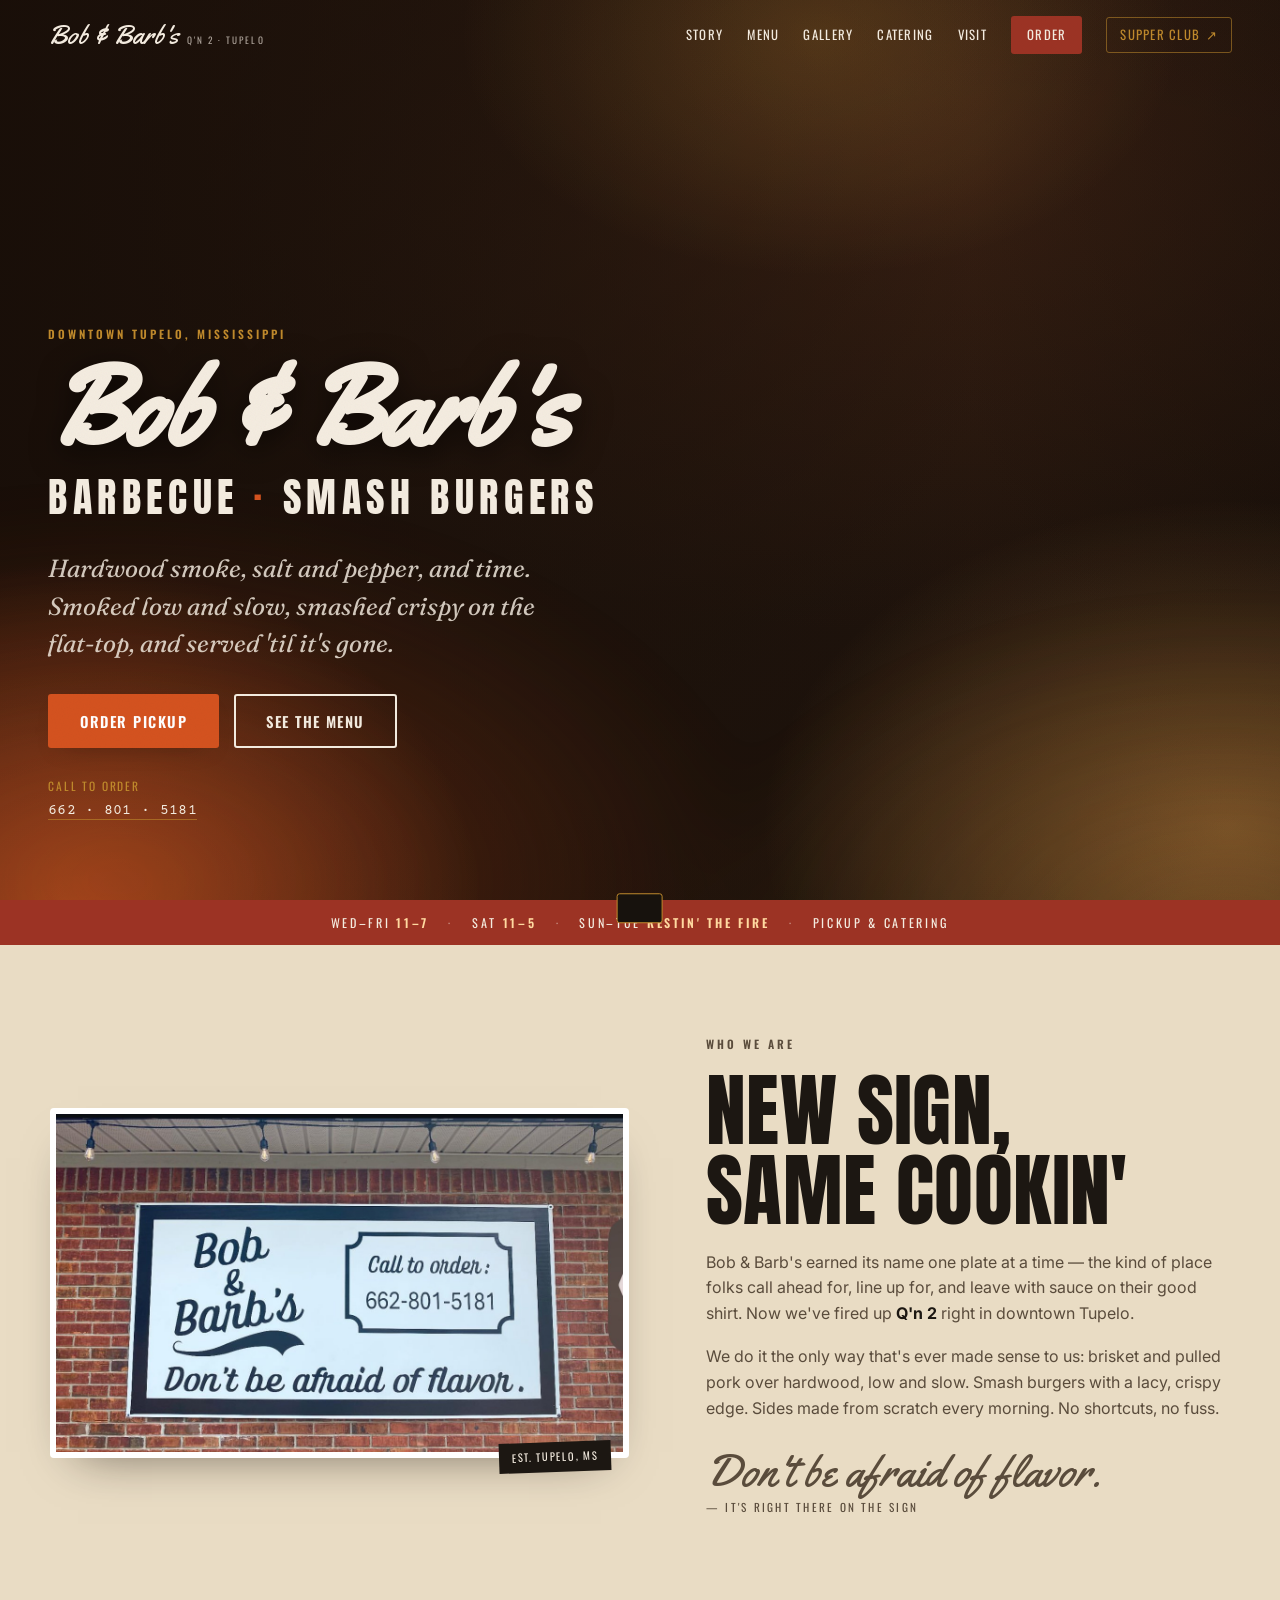
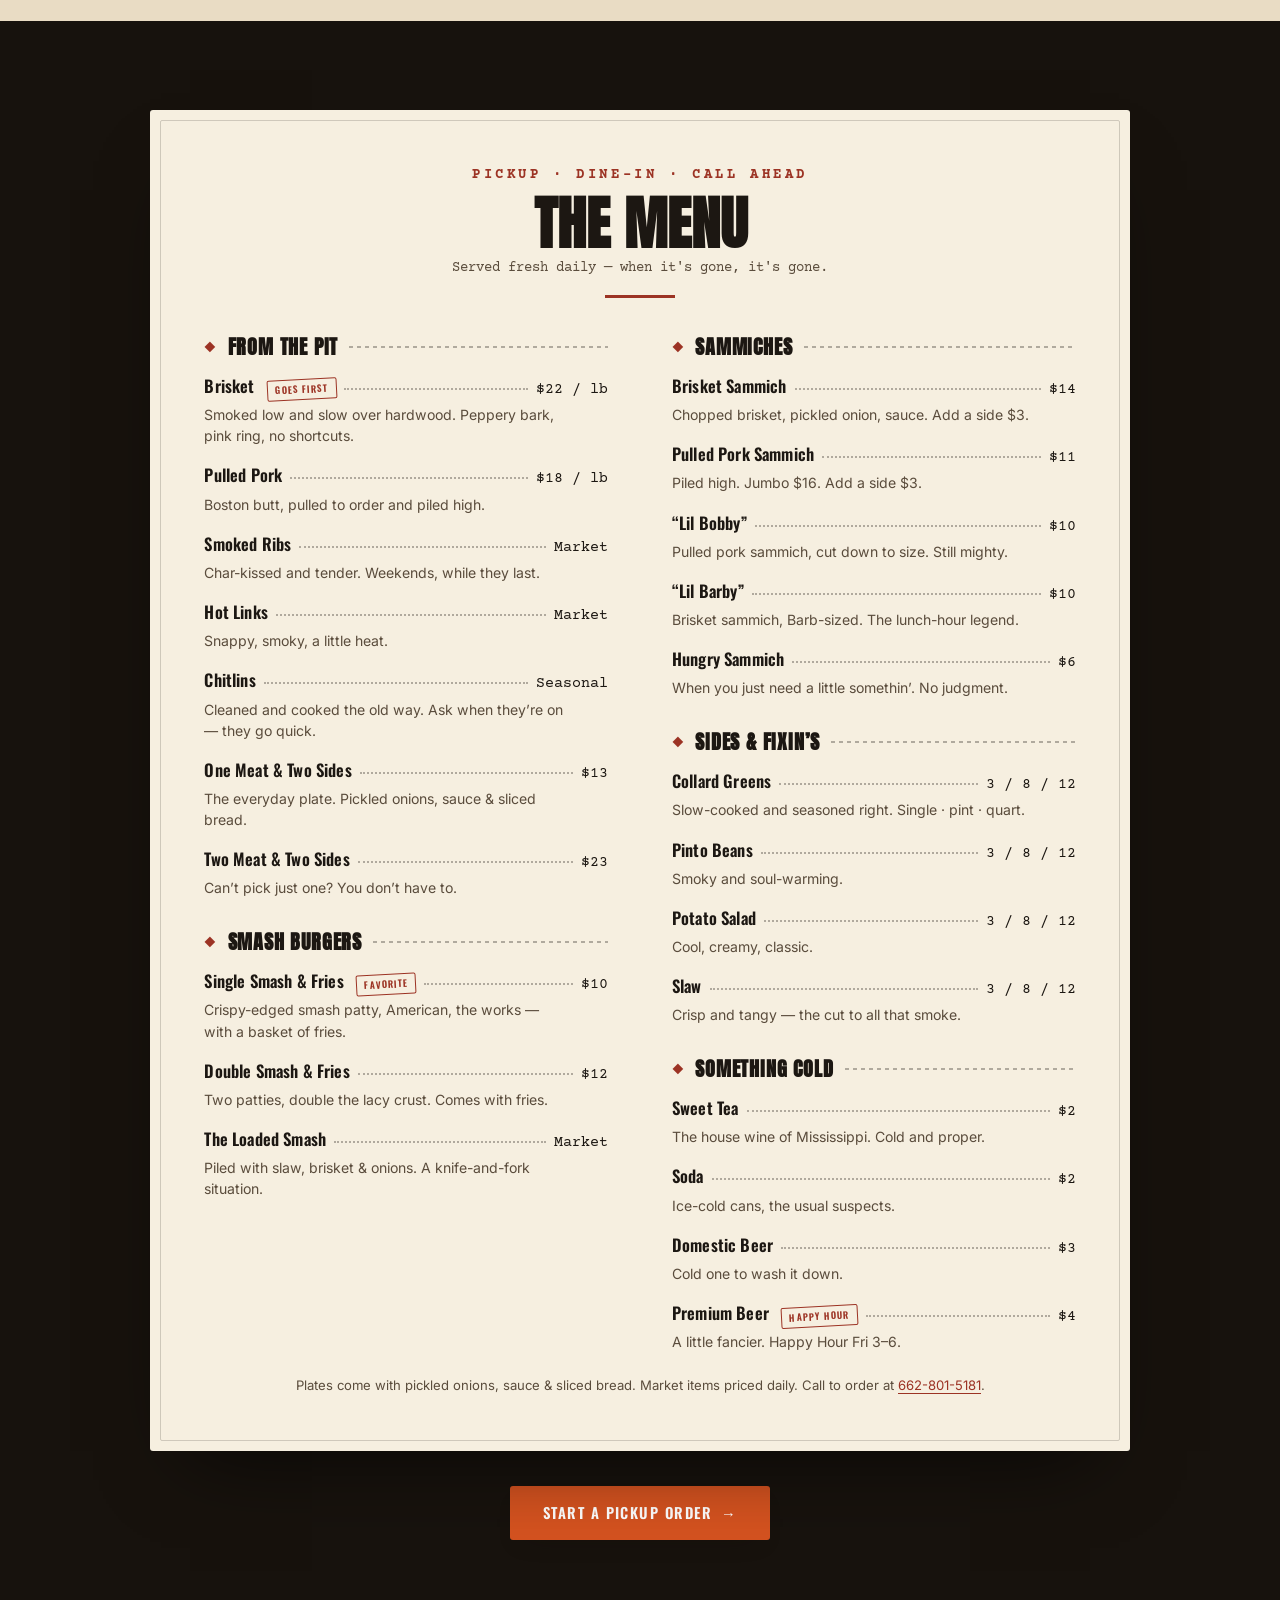
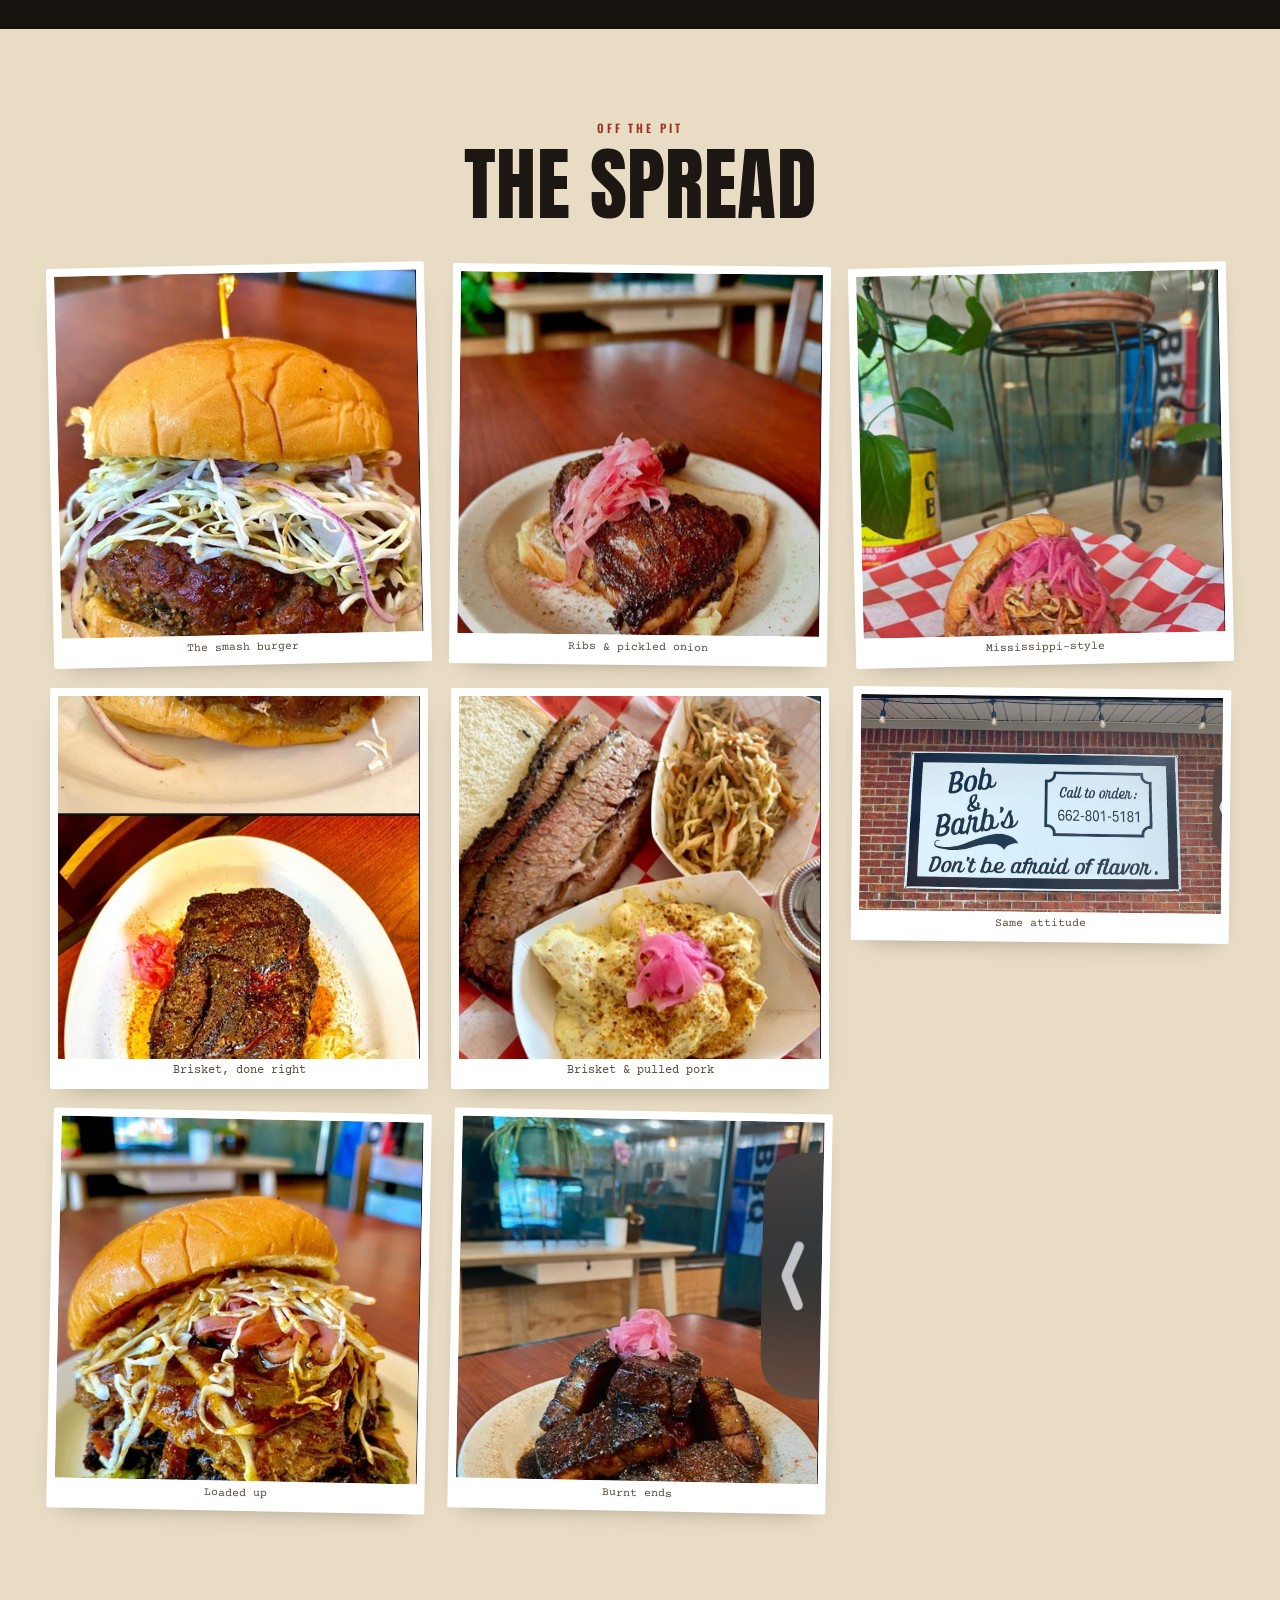
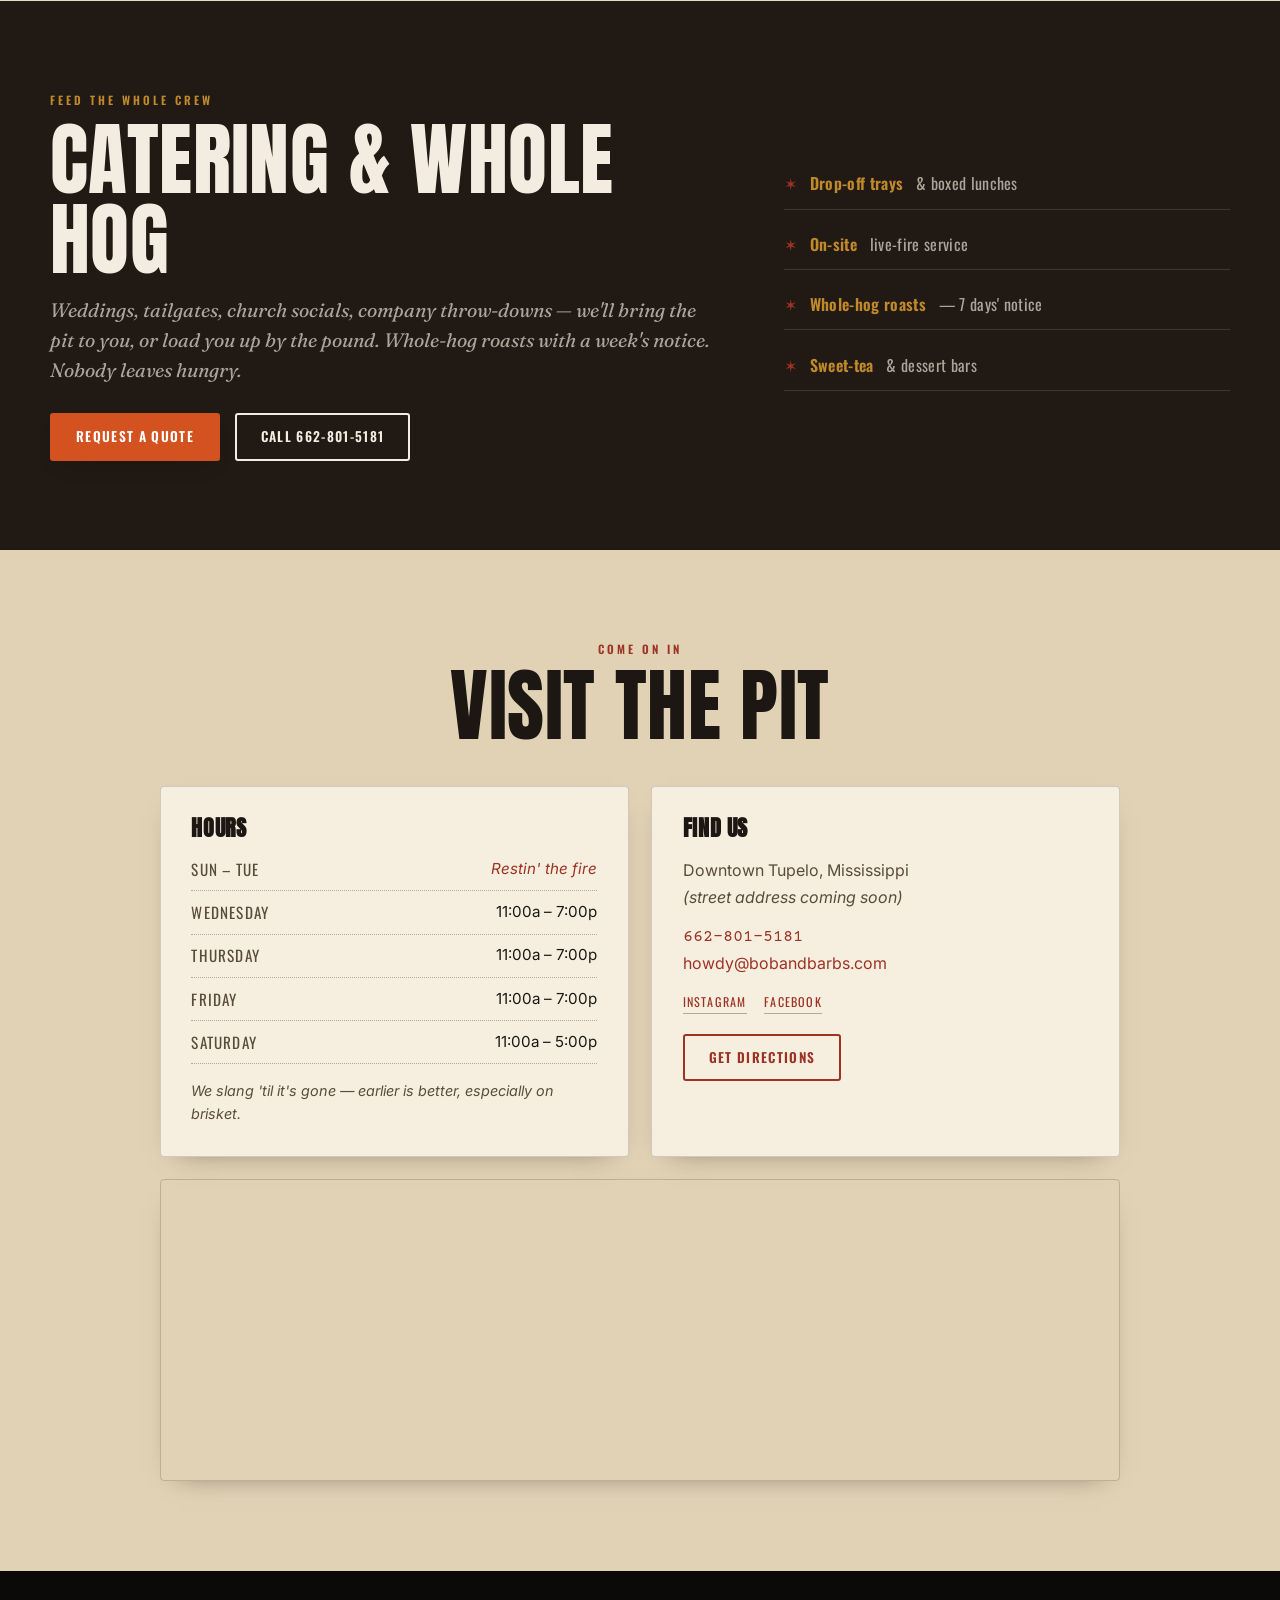
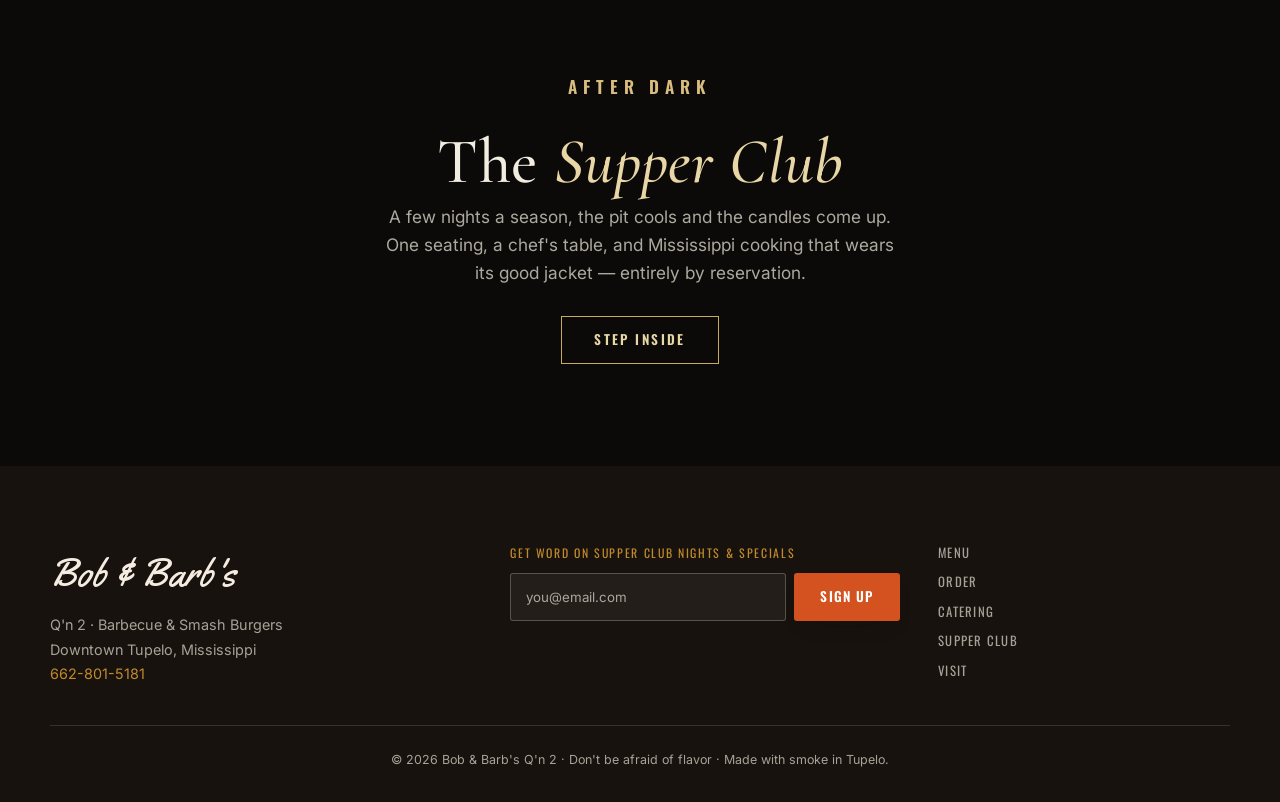
==== index.html @ ab3dba86 "Give the hero tagline real character: Fraunces italic, not basic Inter The hero tag and intro lines " ====
<!DOCTYPE html>
<html lang="en">
<head>
  <meta charset="UTF-8" />
  <meta name="viewport" content="width=device-width, initial-scale=1.0" />
  <title>Bob &amp; Barb's Q'n 2 — Barbecue &amp; Smash Burgers · Downtown Tupelo, MS</title>
  <meta name="description" content="Hardwood-smoked Mississippi barbecue and smash burgers in downtown Tupelo. Brisket, pulled pork, ribs, sammiches and scratch sides — served 'til it's gone. Don't be afraid of flavor. Call to order: 662-801-5181." />

  <meta property="og:title" content="Bob &amp; Barb's Q'n 2 — Barbecue &amp; Smash Burgers" />
  <meta property="og:description" content="Hardwood-smoked barbecue and smash burgers in downtown Tupelo, Mississippi. Don't be afraid of flavor." />
  <meta property="og:type" content="restaurant" />
  <meta property="og:image" content="assets/gallery/combo.jpg" />
  <meta name="twitter:card" content="summary_large_image" />
  <meta name="theme-color" content="#17120d" />

  <link rel="preconnect" href="https://fonts.googleapis.com" />
  <link rel="preconnect" href="https://fonts.gstatic.com" crossorigin />
  <link href="https://fonts.googleapis.com/css2?family=Anton&family=Oswald:wght@300;400;500;600;700&family=Inter:wght@300;400;500;600&family=Yellowtail&family=Courier+Prime:ital@0;1&family=Fraunces:ital,opsz,wght@0,9..144,500;1,9..144,400;1,9..144,500&family=Cormorant+Garamond:ital,wght@0,500;1,500&display=swap" rel="stylesheet" />
  <link rel="stylesheet" href="css/base.css" />
  <link rel="stylesheet" href="css/pit.css" />
  <link rel="icon" href="assets/logo.svg" type="image/svg+xml" />
  <link rel="apple-touch-icon" href="assets/logo.svg" />
  <link rel="manifest" href="manifest.webmanifest" />

  <script type="application/ld+json">
  {
    "@context": "https://schema.org",
    "@type": "BarBecueRestaurant",
    "name": "Bob & Barb's Q'n 2",
    "slogan": "Don't be afraid of flavor.",
    "servesCuisine": ["Barbecue", "Burgers", "Southern", "American"],
    "priceRange": "$$",
    "telephone": "+1-662-801-5181",
    "email": "howdy@bobandbarbs.com",
    "url": "https://bobandbarbs.com",
    "image": "https://bobandbarbs.com/assets/gallery/combo.jpg",
    "address": { "@type": "PostalAddress", "addressLocality": "Tupelo", "addressRegion": "MS", "addressCountry": "US" },
    "openingHoursSpecification": [
      { "@type": "OpeningHoursSpecification", "dayOfWeek": ["Wednesday","Thursday","Friday"], "opens": "11:00", "closes": "19:00" },
      { "@type": "OpeningHoursSpecification", "dayOfWeek": "Saturday", "opens": "11:00", "closes": "17:00" }
    ],
    "acceptsReservations": "False"
  }
  </script>
</head>
<body class="pit">
  <a href="#menu" class="skip">Skip to the menu</a>
  <div class="grain" aria-hidden="true"></div>

  <!-- ============ NAV ============ -->
  <header class="nav" id="nav">
    <a href="#top" class="brand" aria-label="Bob and Barb's, home">
      <span class="brand__script">Bob &amp; Barb's</span>
      <span class="brand__sub">Q'n 2 · Tupelo</span>
    </a>

    <nav class="nav__links" id="navLinks" aria-label="Primary">
      <a href="#story">Story</a>
      <a href="#menu">Menu</a>
      <a href="#gallery">Gallery</a>
      <a href="#catering">Catering</a>
      <a href="#visit">Visit</a>
      <a href="order.html" class="nav__order">Order</a>
      <a href="supper-club.html" class="nav__supper">Supper Club <span aria-hidden="true">↗</span></a>
    </nav>

    <button class="burger" id="burger" aria-label="Menu" aria-expanded="false">
      <span></span><span></span><span></span>
    </button>
  </header>

  <!-- ============ HERO ============ -->
  <section class="hero" id="top">
    <div class="hero__photo" aria-hidden="true"></div>
    <div class="hero__veil" aria-hidden="true"></div>
    <div class="hero__glow" aria-hidden="true"></div>
    <div class="hero__smoke" data-anim aria-hidden="true"></div>

    <div class="hero__inner">
      <p class="hero__eyebrow eyebrow reveal">Downtown Tupelo, Mississippi</p>
      <h1>
        <span class="hero__wordmark reveal d1">Bob &amp; Barb's</span>
      </h1>
      <p class="hero__title reveal d2">Barbecue <b>·</b> Smash Burgers</p>
      <p class="hero__tag reveal d2">
        Hardwood smoke, salt and pepper, and time. Smoked low and slow,
        smashed crispy on the flat-top, and served 'til it's gone.
      </p>
      <div class="hero__cta reveal d3">
        <a href="order.html" class="btn btn--ember btn--lg">Order Pickup</a>
        <a href="#menu" class="btn btn--cream btn--lg">See the Menu</a>
      </div>
      <p class="hero__call reveal d4">
        <span>Call to order</span>
        <a href="tel:+16628015181">662 · 801 · 5181</a>
      </p>
    </div>
  </section>

  <!-- ============ HOURS STRIP ============ -->
  <div class="strip">
    <span>Wed–Fri <b>11–7</b></span><i>·</i>
    <span>Sat <b>11–5</b></span><i>·</i>
    <span>Sun–Tue <b>Restin' the fire</b></span><i>·</i>
    <span>Pickup &amp; Catering</span>
  </div>

  <!-- ============ STORY ============ -->
  <section class="story section" id="story">
    <div class="wrap story__grid">
      <div class="story__photo reveal">
        <img src="assets/gallery/sign.jpg" alt="Bob &amp; Barb's hand-painted sign reading Don't be afraid of flavor" loading="lazy" />
      </div>
      <div class="story__copy">
        <p class="eyebrow reveal">Who we are</p>
        <h2 class="h-poster reveal d1">New&nbsp;sign,<br>same&nbsp;cookin'</h2>
        <p class="reveal d1">
          Bob &amp; Barb's earned its name one plate at a time — the kind of place
          folks call ahead for, line up for, and leave with sauce on their good
          shirt. Now we've fired up <strong>Q'n 2</strong> right in downtown Tupelo.
        </p>
        <p class="reveal d2">
          We do it the only way that's ever made sense to us: brisket and pulled
          pork over hardwood, low and slow. Smash burgers with a lacy, crispy
          edge. Sides made from scratch every morning. No shortcuts, no fuss.
        </p>
        <p class="story__quote reveal d3">
          Don't be afraid of flavor.
          <span>— it's right there on the sign</span>
        </p>
      </div>
    </div>
  </section>

  <!-- ============ MENU ============ -->
  <section class="menu section" id="menu">
    <div class="menu__sheet reveal">
      <div class="menu__masthead">
        <p class="eyebrow">Pickup · Dine-in · Call ahead</p>
        <h2>The Menu</h2>
        <p>Served fresh daily — when it's gone, it's gone.</p>
        <div class="menu__rule"></div>
      </div>
      <div class="menu__cols" id="menuCols"><!-- JS builds the sheet --></div>
      <p class="menu__foot">
        Plates come with pickled onions, sauce &amp; sliced bread. Market items priced daily.
        Call to order at <a href="tel:+16628015181">662-801-5181</a>.
      </p>
    </div>
    <div class="menu__belowcta reveal">
      <a href="order.html" class="btn btn--ember btn--lg">Start a Pickup Order <span class="btn__arrow" aria-hidden="true">→</span></a>
    </div>
  </section>

  <!-- ============ GALLERY ============ -->
  <section class="gallery section" id="gallery">
    <div class="gallery__head">
      <p class="eyebrow reveal">Off the pit</p>
      <h2 class="h-poster reveal d1">The Spread</h2>
    </div>
    <div class="gallery__grid" id="galleryGrid"><!-- JS builds tiles --></div>
  </section>

  <!-- ============ CATERING ============ -->
  <section class="catering section" id="catering">
    <div class="wrap catering__grid">
      <div class="catering__copy">
        <p class="eyebrow eyebrow--cream reveal">Feed the whole crew</p>
        <h2 class="h-poster reveal d1">Catering &amp; Whole Hog</h2>
        <p class="lede reveal d1">
          Weddings, tailgates, church socials, company throw-downs — we'll bring
          the pit to you, or load you up by the pound. Whole-hog roasts with a
          week's notice. Nobody leaves hungry.
        </p>
        <div class="catering__cta reveal d2">
          <a href="mailto:howdy@bobandbarbs.com?subject=Catering%20Inquiry" class="btn btn--ember">Request a Quote</a>
          <a href="tel:+16628015181" class="btn btn--cream">Call 662-801-5181</a>
        </div>
      </div>
      <ul class="catering__list reveal d2">
        <li><b>Drop-off trays</b> &amp; boxed lunches</li>
        <li><b>On-site</b> live-fire service</li>
        <li><b>Whole-hog roasts</b> — 7 days' notice</li>
        <li><b>Sweet-tea</b> &amp; dessert bars</li>
      </ul>
    </div>
  </section>

  <!-- ============ VISIT ============ -->
  <section class="visit section" id="visit">
    <div class="visit__head">
      <p class="eyebrow reveal">Come on in</p>
      <h2 class="h-poster reveal d1">Visit the Pit</h2>
    </div>
    <div class="visit__grid">
      <div class="card reveal">
        <h3>Hours</h3>
        <ul class="hours">
          <li><span>Sun – Tue</span><span class="closed">Restin' the fire</span></li>
          <li><span>Wednesday</span><span>11:00a – 7:00p</span></li>
          <li><span>Thursday</span><span>11:00a – 7:00p</span></li>
          <li><span>Friday</span><span>11:00a – 7:00p</span></li>
          <li><span>Saturday</span><span>11:00a – 5:00p</span></li>
        </ul>
        <p class="visit__note">We slang 'til it's gone — earlier is better, especially on brisket.</p>
      </div>
      <div class="card find reveal d1">
        <h3>Find Us</h3>
        <address>
          Downtown Tupelo, Mississippi<br />
          <em>(street address coming soon)</em>
        </address>
        <p class="find__phone"><a href="tel:+16628015181">662-801-5181</a></p>
        <p><a href="mailto:howdy@bobandbarbs.com">howdy@bobandbarbs.com</a></p>
        <div class="find__socials">
          <a href="https://instagram.com/bnbqn2" target="_blank" rel="noopener">Instagram</a>
          <a href="https://facebook.com/p/Bob-Barbs-61570104896567/" target="_blank" rel="noopener">Facebook</a>
        </div>
        <a class="btn btn--ghost" href="https://maps.google.com/?q=Downtown+Tupelo+MS" target="_blank" rel="noopener">Get Directions</a>
      </div>
    </div>
    <div class="visit__map reveal d1">
      <iframe title="Map of downtown Tupelo, Mississippi" src="https://maps.google.com/maps?q=Downtown%20Tupelo%20MS&t=&z=14&ie=UTF8&iwloc=&output=embed" loading="lazy" referrerpolicy="no-referrer-when-downgrade"></iframe>
    </div>
  </section>

  <!-- ============ AFTER DARK — the bridge to the Supper Club ============ -->
  <section class="afterdark" id="afterdark">
    <div class="afterdark__photo" aria-hidden="true"></div>
    <div class="afterdark__inner">
      <p class="eyebrow reveal">After dark</p>
      <h2 class="reveal d1">The <em>Supper Club</em></h2>
      <p class="reveal d1">
        A few nights a season, the pit cools and the candles come up. One seating,
        a chef's table, and Mississippi cooking that wears its good jacket — entirely
        by reservation.
      </p>
      <a href="supper-club.html" class="btn btn--gold reveal d2">Step Inside</a>
    </div>
  </section>

  <!-- ============ FOOTER ============ -->
  <footer class="footer">
    <div class="footer__grid">
      <div class="footer__brand">
        <span class="footer__script">Bob &amp; Barb's</span>
        <p>
          Q'n 2 · Barbecue &amp; Smash Burgers<br />
          Downtown Tupelo, Mississippi<br />
          <a href="tel:+16628015181">662-801-5181</a>
        </p>
      </div>
      <form class="footer__news" id="newsForm">
        <label for="newsEmail">Get word on Supper Club nights &amp; specials</label>
        <div class="footer__news-row">
          <input id="newsEmail" type="email" placeholder="you@email.com" required />
          <button class="btn btn--ember" type="submit">Sign Up</button>
        </div>
        <p class="footer__news-note" id="newsNote" role="status"></p>
      </form>
      <nav class="footer__links" aria-label="Footer">
        <a href="#menu">Menu</a>
        <a href="order.html">Order</a>
        <a href="#catering">Catering</a>
        <a href="supper-club.html">Supper Club</a>
        <a href="#visit">Visit</a>
      </nav>
    </div>
    <p class="footer__legal">
      © <span id="year"></span> Bob &amp; Barb's Q'n 2 · Don't be afraid of flavor · Made with smoke in Tupelo.
    </p>
  </footer>

  <!-- ============ LIGHTBOX ============ -->
  <div class="lb" id="lightbox" aria-hidden="true">
    <button class="lb__btn lb__close" id="lbClose" aria-label="Close">×</button>
    <button class="lb__btn lb__nav lb__prev" id="lbPrev" aria-label="Previous">‹</button>
    <figure class="lb__fig">
      <div class="lb__img" id="lbImg"></div>
      <figcaption class="lb__cap" id="lbCap"></figcaption>
    </figure>
    <button class="lb__btn lb__nav lb__next" id="lbNext" aria-label="Next">›</button>
  </div>

  <div class="toast" id="toast" role="status" aria-live="polite"></div>

  <script src="js/links.js" defer></script>
  <script src="js/pit.js" defer></script>
</body>
</html>
---- css/base.css ----
/* =========================================================
   BOB & BARB'S — shared base
   Tiny foundation shared by The Pit and The Supper Club.
   Each world keeps its own look in pit.css / supper.css.
   ========================================================= */

*, *::before, *::after { box-sizing: border-box; margin: 0; padding: 0; }

html { scroll-behavior: smooth; -webkit-text-size-adjust: 100%; }
@media (prefers-reduced-motion: reduce) { html { scroll-behavior: auto; } }

body { overflow-x: hidden; -webkit-font-smoothing: antialiased; text-rendering: optimizeLegibility; }

img, svg { max-width: 100%; display: block; }
a { color: inherit; text-decoration: none; }
button { font: inherit; color: inherit; }

/* accessible skip link */
.skip {
  position: absolute; left: -999px; top: 0; z-index: 2000;
  background: #111; color: #fff; padding: 0.7rem 1.1rem; border-radius: 0 0 8px 0;
}
.skip:focus { left: 0; }

.sr-only {
  position: absolute; width: 1px; height: 1px; padding: 0; margin: -1px;
  overflow: hidden; clip: rect(0 0 0 0); white-space: nowrap; border: 0;
}

/* subtle paper/film grain — keeps flat color from looking too "printed by a machine" */
.grain {
  position: fixed; inset: 0; z-index: 9000; pointer-events: none; opacity: 0.05;
  background-image: url("data:image/svg+xml,%3Csvg xmlns='http://www.w3.org/2000/svg' width='160' height='160'%3E%3Cfilter id='n'%3E%3CfeTurbulence type='fractalNoise' baseFrequency='0.82' numOctaves='3' stitchTiles='stitch'/%3E%3C/filter%3E%3Crect width='100%25' height='100%25' filter='url(%23n)'/%3E%3C/svg%3E");
}

/* scroll reveal — used everywhere, honored only when motion is allowed */
.reveal { opacity: 0; transform: translateY(22px); transition: opacity 0.8s cubic-bezier(0.16,1,0.3,1), transform 0.8s cubic-bezier(0.16,1,0.3,1); }
.reveal.in { opacity: 1; transform: none; }
.reveal.d1 { transition-delay: 0.08s; }
.reveal.d2 { transition-delay: 0.16s; }
.reveal.d3 { transition-delay: 0.24s; }
.reveal.d4 { transition-delay: 0.32s; }
@media (prefers-reduced-motion: reduce) {
  .reveal { opacity: 1; transform: none; transition: none; }
  [data-anim] { animation: none !important; }
}

/* ---------- LIGHTBOX (shared by both galleries) ---------- */
.lb {
  position: fixed; inset: 0; z-index: 1000; background: rgba(8,6,4,0.94);
  backdrop-filter: blur(6px); display: flex; align-items: center; justify-content: center;
  opacity: 0; pointer-events: none; transition: opacity 0.4s ease;
}
.lb.open { opacity: 1; pointer-events: auto; }
.lb__fig { max-width: min(92vw, 960px); text-align: center; transform: scale(0.96); transition: transform 0.4s cubic-bezier(0.16,1,0.3,1); }
.lb.open .lb__fig { transform: scale(1); }
.lb__img {
  width: min(88vw, 900px); max-height: 80vh; aspect-ratio: 4/3; border-radius: 4px;
  background-size: cover; background-position: center; box-shadow: 0 40px 90px -24px rgba(0,0,0,0.8);
}
.lb__cap { color: #f4ece0; font-family: 'Oswald', system-ui, sans-serif; text-transform: uppercase; letter-spacing: 0.18em; font-size: 0.8rem; margin-top: 1.1rem; }
.lb__btn {
  position: absolute; background: rgba(244,236,224,0.08); border: 1px solid rgba(244,236,224,0.22);
  color: #f4ece0; cursor: pointer; border-radius: 50%; display: grid; place-items: center;
  transition: background 0.25s, border-color 0.25s;
}
.lb__btn:hover { background: rgba(244,236,224,0.18); }
.lb__close { top: 1.3rem; right: 1.4rem; width: 46px; height: 46px; font-size: 1.5rem; }
.lb__nav { top: 50%; transform: translateY(-50%); width: 54px; height: 54px; font-size: 1.9rem; }
.lb__prev { left: 1.1rem; }
.lb__next { right: 1.1rem; }
@media (max-width: 600px) { .lb__nav { width: 44px; height: 44px; } .lb__prev { left: 0.4rem; } .lb__next { right: 0.4rem; } }
---- css/pit.css ----
/* =========================================================
   THE PIT  ·  Bob & Barb's daytime barbecue counter
   Warm, scrappy, hand-set. Kraft paper, brick, woodtype.
   Shared by index.html and order.html.
   ========================================================= */

:root {
  --paper:    #e9dcc4;   /* butcher / kraft paper       */
  --paper-2:  #e1d2b6;   /* a shade deeper for breaks   */
  --sheet:    #f6efe0;   /* the menu sheet / cards      */
  --ink:      #1c1712;   /* near-black warm ink         */
  --ink-2:    #5a4c3c;   /* muted ink                   */
  --char:     #17120d;   /* smoked-dark sections        */
  --char-2:   #211913;
  --brick:    #9c3324;   /* hand-painted brick red      */
  --brick-dk: #7a261a;
  --ember:    #d4521f;   /* a single warm spark         */
  --mustard:  #c08a2c;   /* aged-brass detail           */
  --cream:    #f4ece0;   /* type on dark                */
  --cream-dim:rgba(244,236,224,0.66);
  --line:     rgba(28,23,18,0.18);
  --line-2:   rgba(28,23,18,0.32);

  --maxw: 1180px;
  --ease: cubic-bezier(0.16, 1, 0.3, 1);
  --shadow:  0 22px 48px -28px rgba(20,12,7,0.6);
  --shadow-s:0 10px 26px -18px rgba(20,12,7,0.55);

  --display: 'Anton', 'Oswald', sans-serif;   /* poster headlines */
  --cond:    'Oswald', sans-serif;            /* labels, prices   */
  --body:    'Inter', system-ui, sans-serif;  /* running text     */
  --script:  'Yellowtail', cursive;           /* the wordmark     */
  --mono:    'Courier Prime', 'Courier New', monospace; /* stamped */
  --feature: 'Fraunces', Georgia, 'Times New Roman', serif; /* characterful intro lines */
}

body.pit {
  font-family: var(--body);
  background: var(--paper);
  color: var(--ink);
  line-height: 1.62;
}
body.pit .grain { mix-blend-mode: multiply; }

::selection { background: var(--brick); color: var(--cream); }

/* ---------- type rhythm ---------- */
.pit h1, .pit h2, .pit h3 { line-height: 1.0; }
.section { padding: clamp(2.9rem, 7vw, 7.5rem) clamp(1.2rem, 5vw, 3rem); position: relative; }
.wrap { max-width: var(--maxw); margin: 0 auto; }

.eyebrow {
  font-family: var(--cond); font-weight: 600; text-transform: uppercase;
  letter-spacing: 0.26em; font-size: 0.72rem; color: var(--brick);
}
.eyebrow--cream { color: var(--mustard); }
.h-poster {
  font-family: var(--display); font-weight: 400; text-transform: uppercase;
  font-size: clamp(2rem, 7vw, 5rem); letter-spacing: 0.005em;
}
.lede { font-family: var(--feature); font-style: italic; font-weight: 400; font-size: 1.22rem; line-height: 1.55; color: var(--ink-2); max-width: 52ch; }

/* ---------- buttons: stamped, not glossy ---------- */
.btn {
  display: inline-flex; align-items: center; gap: 0.55rem;
  font-family: var(--cond); font-weight: 600; text-transform: uppercase;
  letter-spacing: 0.1em; font-size: 0.84rem; line-height: 1;
  padding: 0.95rem 1.5rem; border-radius: 3px; border: 2px solid transparent;
  cursor: pointer; transition: transform 0.25s var(--ease), background 0.25s, color 0.25s, border-color 0.25s, box-shadow 0.25s;
}
.btn:hover { transform: translateY(-2px); }
.btn:active { transform: translateY(0); }
.btn--fill  { background: var(--brick); color: var(--cream); box-shadow: var(--shadow-s); }
.btn--fill:hover  { background: var(--brick-dk); }
.btn--ember { background: var(--ember); color: #fff; box-shadow: var(--shadow-s); }
.btn--ember:hover { background: #b8430f; }
.btn--ghost { border-color: currentColor; background: transparent; }
.btn--ghost:hover { background: var(--ink); color: var(--paper); border-color: var(--ink); }
.btn--cream { border-color: var(--cream); color: var(--cream); }
.btn--cream:hover { background: var(--cream); color: var(--char); }
.btn--lg { padding: 1.1rem 1.9rem; font-size: 0.92rem; }
.btn--block { width: 100%; justify-content: center; }
.btn__arrow { transition: transform 0.25s var(--ease); }
.btn:hover .btn__arrow { transform: translateX(3px); }

/* =========================================================
   NAV
   ========================================================= */
.nav {
  position: fixed; inset: 0 0 auto 0; z-index: 100;
  display: flex; align-items: center; justify-content: space-between; gap: 1rem;
  padding: 1rem clamp(1.2rem, 5vw, 3rem);
  transition: background 0.4s var(--ease), padding 0.4s var(--ease), box-shadow 0.4s, border-color 0.4s;
  border-bottom: 1px solid transparent;
}
.nav.stuck {
  background: color-mix(in srgb, var(--paper) 92%, transparent);
  backdrop-filter: blur(12px) saturate(1.1);
  border-bottom-color: var(--line);
  box-shadow: var(--shadow-s);
  padding-top: 0.6rem; padding-bottom: 0.6rem;
}
.brand { display: flex; align-items: baseline; gap: 0.5rem; }
.brand__script { font-family: var(--script); font-size: 1.7rem; color: var(--cream); line-height: 1; transition: color 0.4s; }
.nav.stuck .brand__script { color: var(--brick); }
.brand__sub { font-family: var(--cond); text-transform: uppercase; letter-spacing: 0.22em; font-size: 0.58rem; color: var(--cream-dim); transition: color 0.4s; }
.nav.stuck .brand__sub { color: var(--ink-2); }

.nav__links { display: flex; align-items: center; gap: 1.5rem; }
.nav__links a {
  font-family: var(--cond); text-transform: uppercase; letter-spacing: 0.1em;
  font-size: 0.8rem; color: var(--cream); position: relative; padding: 0.25rem 0; transition: color 0.25s;
}
.nav.stuck .nav__links a { color: var(--ink); }
.nav__links a::after { content: ''; position: absolute; left: 0; bottom: -3px; height: 2px; width: 0; background: var(--brick); transition: width 0.3s var(--ease); }
.nav__links a:hover::after { width: 100%; }
.nav__links a.is-current::after { width: 100%; }
.nav__supper {
  display: inline-flex; align-items: center; gap: 0.35rem;
  color: var(--mustard) !important; border: 1px solid color-mix(in srgb, var(--mustard) 55%, transparent);
  padding: 0.4rem 0.8rem !important; border-radius: 3px;
}
.nav__supper::after { display: none; }
.nav__supper:hover { background: color-mix(in srgb, var(--mustard) 16%, transparent); }
.nav__order { background: var(--brick); color: var(--cream) !important; padding: 0.55rem 1rem !important; border-radius: 3px; }
.nav.stuck .nav__order { color: var(--cream) !important; }
.nav__order::after { display: none; }
.nav__order:hover { background: var(--brick-dk); }

.burger { display: none; flex-direction: column; gap: 5px; background: none; border: none; cursor: pointer; padding: 6px; z-index: 110; }
.burger span { width: 26px; height: 2px; background: var(--cream); transition: 0.35s var(--ease); }
.nav.stuck .burger span { background: var(--ink); }
.burger.open span { background: var(--ink); }
.burger.open span:nth-child(1) { transform: translateY(7px) rotate(45deg); }
.burger.open span:nth-child(2) { opacity: 0; }
.burger.open span:nth-child(3) { transform: translateY(-7px) rotate(-45deg); }

/* =========================================================
   HERO — photographic, asymmetric, confident
   ========================================================= */
.hero {
  position: relative; min-height: 100svh; display: flex; align-items: flex-end;
  padding: 7rem clamp(1.2rem, 5vw, 3rem) clamp(2.5rem, 6vw, 5rem); overflow: hidden;
  color: var(--cream);
  background:
    radial-gradient(120% 95% at 72% 18%, rgba(74,40,22,0.55) 0%, transparent 55%),
    linear-gradient(158deg, #311e13 0%, #20140d 48%, #160f09 100%);
}
.hero__photo {
  position: absolute; inset: 0; z-index: 0;
  background-image: url('assets/gallery/combo.jpg');
  background-size: cover; background-position: center 42%;
  transform: scale(1.04);
  filter: saturate(1.15) contrast(1.05) brightness(0.95) sepia(0.12);
  opacity: 0.92;
}
/* warm ember + candlelight so the frame never reads as a black void */
.hero__glow {
  position: absolute; inset: 0; z-index: 2; pointer-events: none; mix-blend-mode: screen;
  background:
    radial-gradient(48% 60% at 6% 102%, rgba(214,84,32,0.6), transparent 66%),
    radial-gradient(52% 52% at 96% 92%, rgba(226,150,68,0.4), transparent 70%),
    radial-gradient(40% 38% at 64% 4%, rgba(202,138,44,0.22), transparent 70%);
}
.hero__veil {
  position: absolute; inset: 0; z-index: 1;
  background:
    linear-gradient(90deg, rgba(24,14,8,0.92) 0%, rgba(28,17,10,0.6) 44%, rgba(40,23,13,0.12) 76%, rgba(20,12,7,0.34) 100%),
    radial-gradient(125% 120% at 80% 55%, transparent 36%, rgba(14,8,4,0.5) 100%);
}
.hero__smoke {
  position: absolute; inset: -10%; z-index: 2; pointer-events: none; opacity: 0.7;
  background:
    radial-gradient(60% 50% at 16% 90%, rgba(214,84,32,0.5), transparent 70%),
    radial-gradient(50% 44% at 88% 96%, rgba(226,150,68,0.3), transparent 72%);
  filter: blur(34px); animation: smoke 24s ease-in-out infinite alternate;
}
@keyframes smoke { to { transform: translate3d(3%, -2%, 0) scale(1.08); } }

.hero__inner { position: relative; z-index: 3; max-width: 680px; }
.hero__eyebrow { margin-bottom: 1rem; color: var(--mustard); }
.hero__wordmark { font-family: var(--script); font-size: clamp(2.5rem, 10.5vw, 7rem); line-height: 0.85; color: var(--cream); text-shadow: 0 6px 30px rgba(0,0,0,0.55); }
.hero__title { font-family: var(--display); text-transform: uppercase; font-size: clamp(1.3rem, 4.4vw, 2.5rem); letter-spacing: 0.14em; margin: 0.6rem 0 1.3rem; color: var(--cream); }
.hero__title b { color: var(--ember); font-weight: 400; }
.hero__tag { font-family: var(--feature); font-style: italic; font-weight: 400; font-size: clamp(1.18rem, 2.5vw, 1.55rem); line-height: 1.5; color: rgba(244,236,224,0.84); max-width: 32ch; margin-bottom: 2rem; }
.hero__cta { display: flex; flex-wrap: wrap; gap: 0.9rem; margin-bottom: 1.8rem; }
.hero__call { font-family: var(--mono); font-size: 0.95rem; letter-spacing: 0.02em; color: var(--cream); }
.hero__call span { color: var(--mustard); text-transform: uppercase; letter-spacing: 0.16em; font-family: var(--cond); font-size: 0.72rem; display: block; margin-bottom: 0.2rem; }
.hero__call a { border-bottom: 1px solid color-mix(in srgb, var(--mustard) 60%, transparent); }

/* hours strip just under the hero — like a joint's header board */
.strip {
  background: var(--brick); color: var(--cream); text-align: center;
  font-family: var(--cond); text-transform: uppercase; letter-spacing: 0.22em;
  font-size: 0.76rem; padding: 0.8rem 1rem;
  display: flex; gap: 1.2rem; justify-content: center; flex-wrap: wrap;
}
.strip b { color: #ffd9a0; font-weight: 600; }
.strip i { opacity: 0.5; font-style: normal; }

/* =========================================================
   STORY — asymmetric, with the real sign + a big slogan
   ========================================================= */
.story { background: var(--paper); }
.story__grid { display: grid; grid-template-columns: 1.05fr 0.95fr; gap: clamp(2rem, 6vw, 5rem); align-items: center; }
.story__photo { position: relative; }
.story__photo img { width: 100%; border-radius: 4px; box-shadow: var(--shadow); border: 6px solid #fff; }
.story__photo::after {
  content: 'EST. TUPELO, MS'; position: absolute; bottom: -14px; right: 18px;
  background: var(--ink); color: var(--cream); font-family: var(--cond);
  text-transform: uppercase; letter-spacing: 0.16em; font-size: 0.66rem; padding: 0.4rem 0.8rem;
  transform: rotate(-2deg); box-shadow: var(--shadow-s);
}
.story__copy h2 { margin: 0.7rem 0 1.2rem; }
.story__copy p { color: var(--ink-2); margin-bottom: 1.05rem; max-width: 54ch; }
.story__copy strong { color: var(--ink); }
.story__quote {
  font-family: var(--script); font-size: clamp(1.8rem, 4vw, 2.8rem); color: var(--brick);
  line-height: 1.05; margin-top: 1.6rem;
}
.story__quote span { display: block; font-family: var(--cond); text-transform: uppercase; letter-spacing: 0.2em; font-size: 0.7rem; color: var(--ink-2); margin-top: 0.5rem; }

/* =========================================================
   MENU — a hand-set printed sheet (the big de-AI fix)
   ========================================================= */
.menu { background: var(--char); color: var(--cream); }
.menu__sheet {
  max-width: 980px; margin: 0 auto; background: var(--sheet); color: var(--ink);
  border-radius: 3px; padding: clamp(1.8rem, 4.5vw, 3.4rem);
  box-shadow: 0 40px 80px -40px rgba(0,0,0,0.7);
  position: relative;
}
.menu__sheet::before {
  content: ''; position: absolute; inset: 10px; border: 1px solid var(--line); border-radius: 2px; pointer-events: none;
}
.menu__masthead { text-align: center; margin-bottom: 2.4rem; position: relative; z-index: 1; }
.menu__masthead .eyebrow { color: var(--brick); }
.menu__masthead h2 { font-family: var(--display); text-transform: uppercase; font-size: clamp(2.2rem, 6vw, 3.6rem); margin: 0.5rem 0 0.3rem; }
.menu__masthead p { font-family: var(--mono); font-size: 0.86rem; color: var(--ink-2); }
.menu__rule { width: 70px; height: 3px; background: var(--brick); margin: 1rem auto 0; }

.menu__cols { columns: 2; column-gap: clamp(2rem, 5vw, 4rem); position: relative; z-index: 1; }
.m-sec { break-inside: avoid; margin-bottom: 2.1rem; }
.m-sec__head { display: flex; align-items: center; gap: 0.7rem; margin-bottom: 1rem; }
.m-sec__head h3 { font-family: var(--display); text-transform: uppercase; letter-spacing: 0.04em; font-size: 1.25rem; white-space: nowrap; }
.m-sec__head::after { content: ''; flex: 1; height: 2px; background: repeating-linear-gradient(90deg, var(--line-2) 0 4px, transparent 4px 8px); }
.m-sec__diamond { color: var(--brick); font-size: 0.7rem; }

.m-item { margin-bottom: 1rem; }
.m-item__line { display: flex; align-items: baseline; }
.m-item__name { font-family: var(--cond); font-weight: 600; font-size: 1.04rem; letter-spacing: 0.01em; }
.m-item__name b { color: var(--brick); font-weight: 600; }
.m-item__dots { flex: 1; margin: 0 0.5rem; transform: translateY(-3px); border-bottom: 2px dotted var(--line-2); min-width: 18px; }
.m-item__price { font-family: var(--mono); font-size: 0.92rem; white-space: nowrap; color: var(--ink); }
.m-item__desc { color: var(--ink-2); font-size: 0.88rem; line-height: 1.5; margin-top: 0.15rem; max-width: 40ch; }
.m-item__tag {
  display: inline-block; font-family: var(--cond); text-transform: uppercase; letter-spacing: 0.12em;
  font-size: 0.58rem; color: var(--brick); border: 1px solid var(--brick); padding: 0.12rem 0.45rem;
  border-radius: 2px; margin-left: 0.5rem; transform: rotate(-3deg);
}
.menu__foot { text-align: center; margin-top: 1.4rem; font-size: 0.82rem; color: var(--ink-2); position: relative; z-index: 1; }
.menu__foot a { color: var(--brick); border-bottom: 1px solid currentColor; }
.menu__belowcta { text-align: center; margin-top: 2.2rem; }

/* =========================================================
   GALLERY — pinned prints, lightly imperfect
   ========================================================= */
.gallery { background: var(--paper); }
.gallery__head { text-align: center; margin-bottom: 2.6rem; }
.gallery__head h2 { margin: 0.4rem 0 0.3rem; }
.gallery__grid { max-width: var(--maxw); margin: 0 auto; columns: 3; column-gap: 1.4rem; }
.shot {
  break-inside: avoid; margin-bottom: 1.4rem; background: #fff; padding: 8px 8px 30px;
  border-radius: 2px; box-shadow: var(--shadow-s); cursor: pointer; position: relative;
  transition: transform 0.3s var(--ease), box-shadow 0.3s;
}
.shot:nth-child(3n)   { transform: rotate(1.1deg); }
.shot:nth-child(3n+1) { transform: rotate(-1.2deg); }
.shot:nth-child(4n)   { transform: rotate(0.6deg); }
.shot:hover { transform: rotate(0) scale(1.02); box-shadow: var(--shadow); z-index: 2; }
.shot img { width: 100%; border-radius: 1px; display: block; background: var(--char-2); }
.shot figcaption { position: absolute; left: 0; right: 0; bottom: 8px; text-align: center; font-family: var(--mono); font-size: 0.72rem; color: var(--ink-2); }

/* =========================================================
   CATERING — dark band
   ========================================================= */
.catering { background: var(--char-2); color: var(--cream); }
.catering__grid { display: grid; grid-template-columns: 1.2fr 0.8fr; gap: clamp(2rem, 5vw, 4rem); align-items: center; }
.catering__copy h2 { color: var(--cream); margin: 0.6rem 0 1rem; }
.catering__copy .lede { color: var(--cream-dim); }
.catering__cta { display: flex; gap: 0.9rem; flex-wrap: wrap; margin-top: 1.7rem; }
.catering__list { list-style: none; display: grid; gap: 0.7rem; }
.catering__list li { display: flex; gap: 0.8rem; align-items: flex-start; font-family: var(--cond); letter-spacing: 0.02em; color: var(--cream-dim); padding: 0.7rem 0; border-bottom: 1px solid rgba(244,236,224,0.14); }
.catering__list li b { color: var(--mustard); font-weight: 600; }
.catering__list li::before { content: '✶'; color: var(--brick); }

/* =========================================================
   VISIT
   ========================================================= */
.visit { background: var(--paper-2); }
.visit__head { text-align: center; margin-bottom: 2.6rem; }
.visit__head h2 { margin-top: 0.4rem; }
.visit__grid { display: grid; grid-template-columns: 1fr 1fr; gap: 1.4rem; max-width: 960px; margin: 0 auto; }
.card {
  background: var(--sheet); border: 1px solid var(--line); border-radius: 4px; padding: 1.9rem;
  box-shadow: var(--shadow-s);
}
.card h3 { font-family: var(--display); text-transform: uppercase; letter-spacing: 0.03em; font-size: 1.35rem; margin-bottom: 1.1rem; }
.hours { list-style: none; display: grid; gap: 0.55rem; }
.hours li { display: flex; justify-content: space-between; gap: 1rem; padding-bottom: 0.55rem; border-bottom: 1px dotted var(--line-2); font-size: 0.95rem; }
.hours li span:first-child { font-family: var(--cond); text-transform: uppercase; letter-spacing: 0.08em; color: var(--ink-2); }
.hours .closed { color: var(--brick); font-style: italic; }
.visit__note { font-style: italic; color: var(--ink-2); margin-top: 0.9rem; font-size: 0.9rem; }
.find address { font-style: normal; color: var(--ink-2); margin-bottom: 0.8rem; line-height: 1.7; }
.find a { color: var(--brick); }
.find__phone { font-family: var(--mono); font-size: 1.05rem; }
.find__socials { display: flex; gap: 1.1rem; margin: 0.9rem 0 1.2rem; }
.find__socials a { font-family: var(--cond); text-transform: uppercase; letter-spacing: 0.1em; font-size: 0.76rem; border-bottom: 1px solid var(--line-2); padding-bottom: 2px; }
.visit__map { max-width: 960px; margin: 1.4rem auto 0; border-radius: 4px; overflow: hidden; border: 1px solid var(--line); box-shadow: var(--shadow-s); }
.visit__map iframe { width: 100%; height: 300px; border: 0; display: block; filter: sepia(0.18) saturate(1.05); }

/* =========================================================
   SUPPER CLUB BRIDGE — the door to the other world
   ========================================================= */
.afterdark {
  position: relative; background: #0b0a08; color: #f3ece0; overflow: hidden;
  text-align: center; padding: clamp(4rem, 8vw, 7rem) clamp(1.2rem, 5vw, 3rem);
}
.afterdark__photo {
  position: absolute; inset: 0; background-image: url('assets/gallery/burntends.jpg');
  background-size: cover; background-position: center; opacity: 0.22; filter: grayscale(0.3);
}
.afterdark__inner { position: relative; z-index: 1; max-width: 640px; margin: 0 auto; }
.afterdark .eyebrow { color: #d9bd7e; letter-spacing: 0.34em; }
.afterdark h2 { font-family: 'Cormorant Garamond', Georgia, serif; font-weight: 500; font-size: clamp(2.4rem, 6vw, 4rem); margin: 0.8rem 0 0.6rem; letter-spacing: 0.01em; }
.afterdark h2 em { font-style: italic; color: #e8d6a6; }
.afterdark p { color: rgba(243,236,224,0.7); font-size: 1.08rem; margin-bottom: 1.8rem; max-width: 48ch; margin-inline: auto; }
.afterdark .btn--gold {
  border: 1px solid #c9aa61; color: #e8d6a6; background: transparent; letter-spacing: 0.18em;
  border-radius: 0; padding: 1rem 2rem;
}
.afterdark .btn--gold:hover { background: #e8d6a6; color: #14110b; transform: translateY(-2px); }

/* =========================================================
   FOOTER
   ========================================================= */
.footer { background: var(--char); color: var(--cream); padding: clamp(3rem, 6vw, 5rem) clamp(1.2rem, 5vw, 3rem) 2rem; }
.footer__grid { max-width: var(--maxw); margin: 0 auto; display: grid; grid-template-columns: 1.3fr 1.2fr 0.9fr; gap: 2.4rem; align-items: start; }
.footer__script { font-family: var(--script); font-size: 2.4rem; color: var(--cream); }
.footer__brand p { color: var(--cream-dim); font-size: 0.9rem; margin-top: 0.5rem; line-height: 1.7; }
.footer__brand a { color: var(--mustard); }
.footer__news label { display: block; font-family: var(--cond); text-transform: uppercase; letter-spacing: 0.14em; font-size: 0.74rem; color: var(--mustard); margin-bottom: 0.7rem; }
.footer__news-row { display: flex; gap: 0.5rem; }
.footer__news-row input { flex: 1; padding: 0.75rem 0.9rem; border-radius: 3px; border: 1px solid rgba(244,236,224,0.25); background: rgba(244,236,224,0.06); color: var(--cream); font-family: var(--body); }
.footer__news-row input::placeholder { color: var(--cream-dim); }
.footer__news-note { font-size: 0.8rem; color: var(--mustard); margin-top: 0.6rem; min-height: 1rem; }
.footer__links { display: flex; flex-direction: column; gap: 0.55rem; }
.footer__links a { font-family: var(--cond); text-transform: uppercase; letter-spacing: 0.1em; font-size: 0.8rem; color: var(--cream-dim); transition: color 0.25s; }
.footer__links a:hover { color: var(--cream); }
.footer__legal { max-width: var(--maxw); margin: 2.4rem auto 0; padding-top: 1.5rem; border-top: 1px solid rgba(244,236,224,0.14); text-align: center; color: var(--cream-dim); font-size: 0.78rem; }

/* =========================================================
   TOAST (little notice)
   ========================================================= */
.toast {
  position: fixed; left: 50%; bottom: 1.6rem; transform: translate(-50%, 160%); z-index: 1100;
  background: var(--char); color: var(--cream); padding: 0.9rem 1.4rem; border-radius: 3px;
  border: 1px solid var(--mustard); font-family: var(--cond); letter-spacing: 0.04em; font-size: 0.88rem;
  box-shadow: var(--shadow); transition: transform 0.45s var(--ease); max-width: min(92vw, 460px); text-align: center;
}
.toast.show { transform: translate(-50%, 0); }

/* =========================================================
   ORDER PAGE (shares this design language)
   ========================================================= */
.order-hero {
  padding: 8rem clamp(1.2rem, 5vw, 3rem) 3rem; background: var(--char); color: var(--cream); text-align: center;
}
.order-hero .eyebrow { color: var(--mustard); }
.order-hero h1 { font-family: var(--display); text-transform: uppercase; font-size: clamp(2.6rem, 8vw, 5rem); margin: 0.6rem 0 0.8rem; }
.order-hero p { font-family: var(--feature); font-style: italic; font-weight: 400; color: rgba(244,236,224,0.84); max-width: 46ch; margin: 0 auto; font-size: 1.28rem; line-height: 1.5; }

.order-main { background: var(--paper); }
.order-grid { display: grid; grid-template-columns: 0.9fr 1.1fr; gap: clamp(2rem, 5vw, 4rem); align-items: start; max-width: var(--maxw); margin: 0 auto; }

.howto { position: sticky; top: 96px; }
.howto h2 { font-family: var(--display); text-transform: uppercase; font-size: clamp(1.8rem, 4vw, 2.6rem); margin-bottom: 1.4rem; }
.howto__steps { list-style: none; display: grid; gap: 1.3rem; margin-bottom: 2rem; }
.howto__steps li { display: grid; grid-template-columns: auto 1fr; gap: 1rem; align-items: start; }
.howto__steps b { font-family: var(--display); font-size: 1.4rem; width: 44px; height: 44px; border-radius: 50%; display: grid; place-items: center; background: var(--brick); color: var(--cream); }
.howto__steps h4 { font-family: var(--cond); text-transform: uppercase; letter-spacing: 0.06em; font-size: 1rem; }
.howto__steps p { color: var(--ink-2); font-size: 0.95rem; }
.howto__steps a { color: var(--brick); border-bottom: 1px solid currentColor; }
.howto__call { font-family: var(--mono); font-size: 1.3rem; }
.howto__call a { color: var(--brick); }

.tray { background: var(--sheet); border: 1px solid var(--line); border-radius: 4px; padding: clamp(1.4rem, 3vw, 2rem); box-shadow: var(--shadow); }
.tray__title { font-family: var(--display); text-transform: uppercase; font-size: 1.5rem; margin-bottom: 0.3rem; }
.tray__sub { color: var(--ink-2); font-size: 0.9rem; margin-bottom: 1.3rem; }
.tray__items { display: grid; gap: 0.55rem; margin-bottom: 1.3rem; }
.tray__item { display: flex; align-items: center; gap: 0.9rem; padding: 0.75rem 0.9rem; border: 1px solid var(--line); border-radius: 3px; transition: border-color 0.2s; }
.tray__item:hover { border-color: var(--brick); }
.tray__item-info { flex: 1; }
.tray__item-name { font-family: var(--cond); font-weight: 600; font-size: 0.98rem; }
.tray__item-price { font-family: var(--mono); font-size: 0.82rem; color: var(--ink-2); }
.stepper { display: flex; align-items: center; gap: 0.5rem; }
.stepper button { width: 30px; height: 30px; border-radius: 3px; border: 1.5px solid var(--brick); background: transparent; color: var(--brick); font-size: 1.1rem; line-height: 1; cursor: pointer; display: grid; place-items: center; transition: 0.2s; }
.stepper button:hover { background: var(--brick); color: var(--cream); }
.stepper span { font-family: var(--mono); font-size: 1.1rem; min-width: 22px; text-align: center; }
.tray__sum { border-top: 2px dotted var(--line-2); padding-top: 1rem; }
.tray__sum-row { display: flex; justify-content: space-between; color: var(--ink-2); font-size: 0.9rem; margin-bottom: 0.4rem; }
.tray__total { display: flex; justify-content: space-between; font-family: var(--display); font-size: 1.7rem; margin-bottom: 1.1rem; }
.tray__fine { font-size: 0.74rem; color: var(--ink-2); text-align: center; margin-top: 0.8rem; }
.tray__fine code { font-family: var(--mono); background: color-mix(in srgb, var(--ink) 8%, transparent); padding: 0.05rem 0.35rem; border-radius: 3px; }

/* =========================================================
   RESPONSIVE
   ========================================================= */
@media (max-width: 980px) {
  .story__grid, .catering__grid, .order-grid { grid-template-columns: 1fr; }
  .visit__grid { grid-template-columns: 1fr; }
  .footer__grid { grid-template-columns: 1fr; }
  .gallery__grid { columns: 2; }
  .menu__cols { columns: 1; }
  .howto { position: static; }
  .catering__photo { order: -1; }
}
@media (max-width: 760px) {
  .nav__links {
    position: fixed; inset: 0 0 0 auto; width: min(80vw, 320px);
    background: var(--sheet); flex-direction: column; justify-content: center; align-items: flex-start;
    padding: 2.4rem; gap: 1.4rem; transform: translateX(102%); transition: transform 0.4s var(--ease);
    box-shadow: var(--shadow); z-index: 105;
  }
  .nav__links.open { transform: translateX(0); }
  .nav__links a { color: var(--ink); font-size: 1.05rem; }
  .nav__order, .nav__supper { color: var(--ink) !important; border-color: var(--line-2); }
  .burger { display: flex; }
  .hero { align-items: flex-end; }
  .hero__photo { background-position: center 30%; }
}
@media (max-width: 640px) {
  /* tighter vertical rhythm so the page isn't a mile long */
  .section { padding: 2.6rem 1.2rem; }
  .lede { font-size: 1.08rem; }
  .eyebrow { font-size: 0.66rem; letter-spacing: 0.2em; }

  /* hero sized for a phone, not a billboard */
  .hero { min-height: 90svh; padding: 5.5rem 1.2rem 2.4rem; }
  .hero__eyebrow { margin-bottom: 0.6rem; }
  .hero__title { font-size: 1.1rem; letter-spacing: 0.08em; margin: 0.45rem 0 0.9rem; }
  .hero__tag { font-size: 1.12rem; max-width: 30ch; margin-bottom: 1.4rem; }
  .hero__cta { width: 100%; gap: 0.6rem; margin-bottom: 1.4rem; }
  .hero__cta .btn { flex: 1; justify-content: center; }
  .strip { letter-spacing: 0.12em; font-size: 0.66rem; gap: 0.5rem; padding: 0.7rem 1rem; }

  /* story */
  .story__grid { gap: 1.5rem; }
  .story__photo img { border-width: 4px; }
  .story__photo::after { font-size: 0.6rem; bottom: -11px; right: 12px; }
  .story__copy h2 { margin: 0.4rem 0 0.85rem; }
  .story__quote { font-size: 1.6rem; margin-top: 1.2rem; }

  /* menu sheet — keep it readable but compact */
  .menu__sheet { padding: 1.4rem 1.15rem; }
  .menu__sheet::before { inset: 7px; }
  .menu__masthead { margin-bottom: 1.5rem; }
  .m-sec { margin-bottom: 1.4rem; }
  .m-item { margin-bottom: 0.75rem; }
  .m-item__desc { font-size: 0.85rem; line-height: 1.45; }
  .menu__belowcta { margin-top: 1.5rem; }

  /* section heads */
  .gallery__head, .visit__head { margin-bottom: 1.5rem; }

  /* gallery — two columns so 8 photos don't become a marathon */
  .gallery__grid { columns: 2; column-gap: 0.8rem; }
  .shot { margin-bottom: 0.8rem; padding: 5px 5px 22px; }
  .shot:hover { transform: rotate(0) scale(1.01); }
  .shot figcaption { font-size: 0.6rem; bottom: 6px; }

  /* catering / visit */
  .catering__grid { gap: 1.5rem; }
  .catering__list li { padding: 0.6rem 0; }
  .visit__grid { gap: 0.9rem; }
  .card { padding: 1.4rem; }
  .visit__map iframe { height: 210px; }

  /* after dark + footer */
  .afterdark { padding: 3rem 1.2rem; }
  .afterdark p { font-size: 1rem; }
  .footer { padding: 2.6rem 1.2rem 1.6rem; }
  .footer__grid { gap: 1.6rem; }

  /* order page */
  .order-hero { padding: 6rem 1.2rem 2rem; }
  .order-hero p { font-size: 1.12rem; }
  .order-grid { gap: 1.6rem; }
  .howto__steps { gap: 1rem; }
  .tray { padding: 1.3rem; }
}
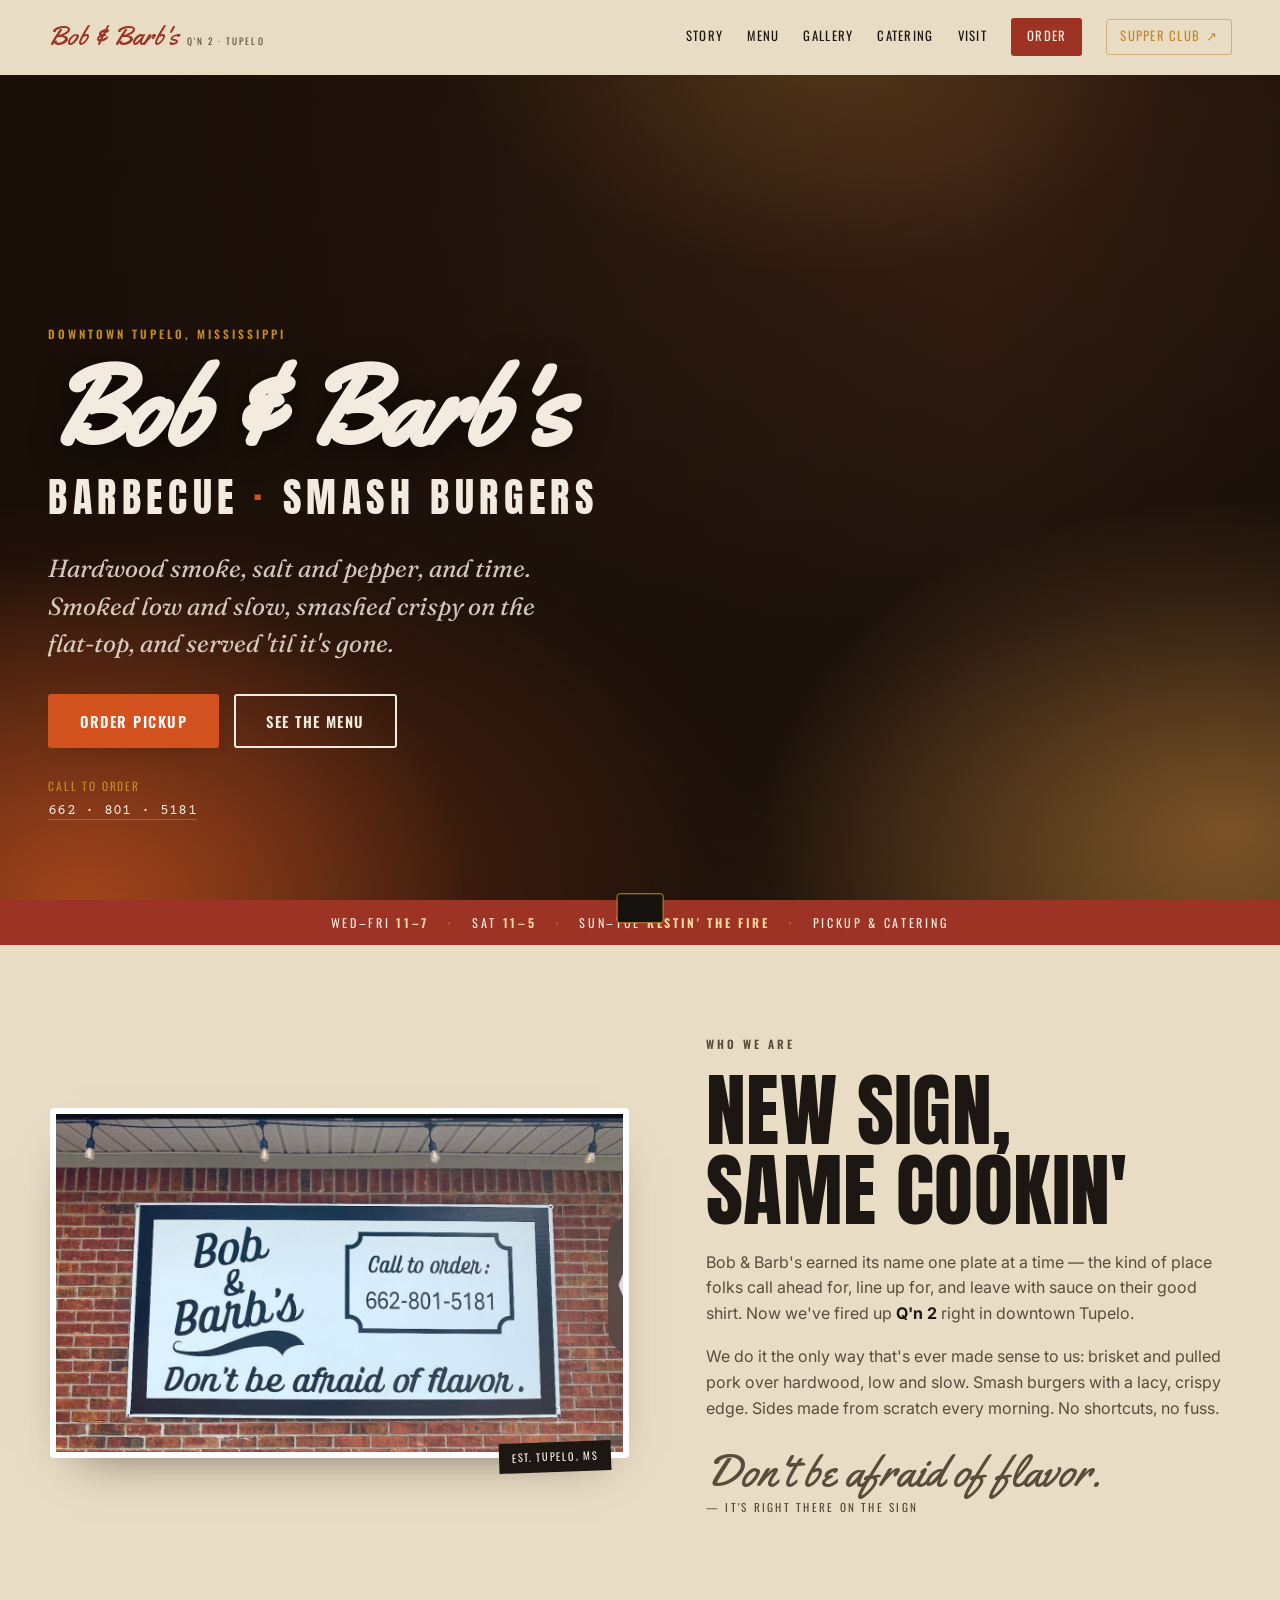
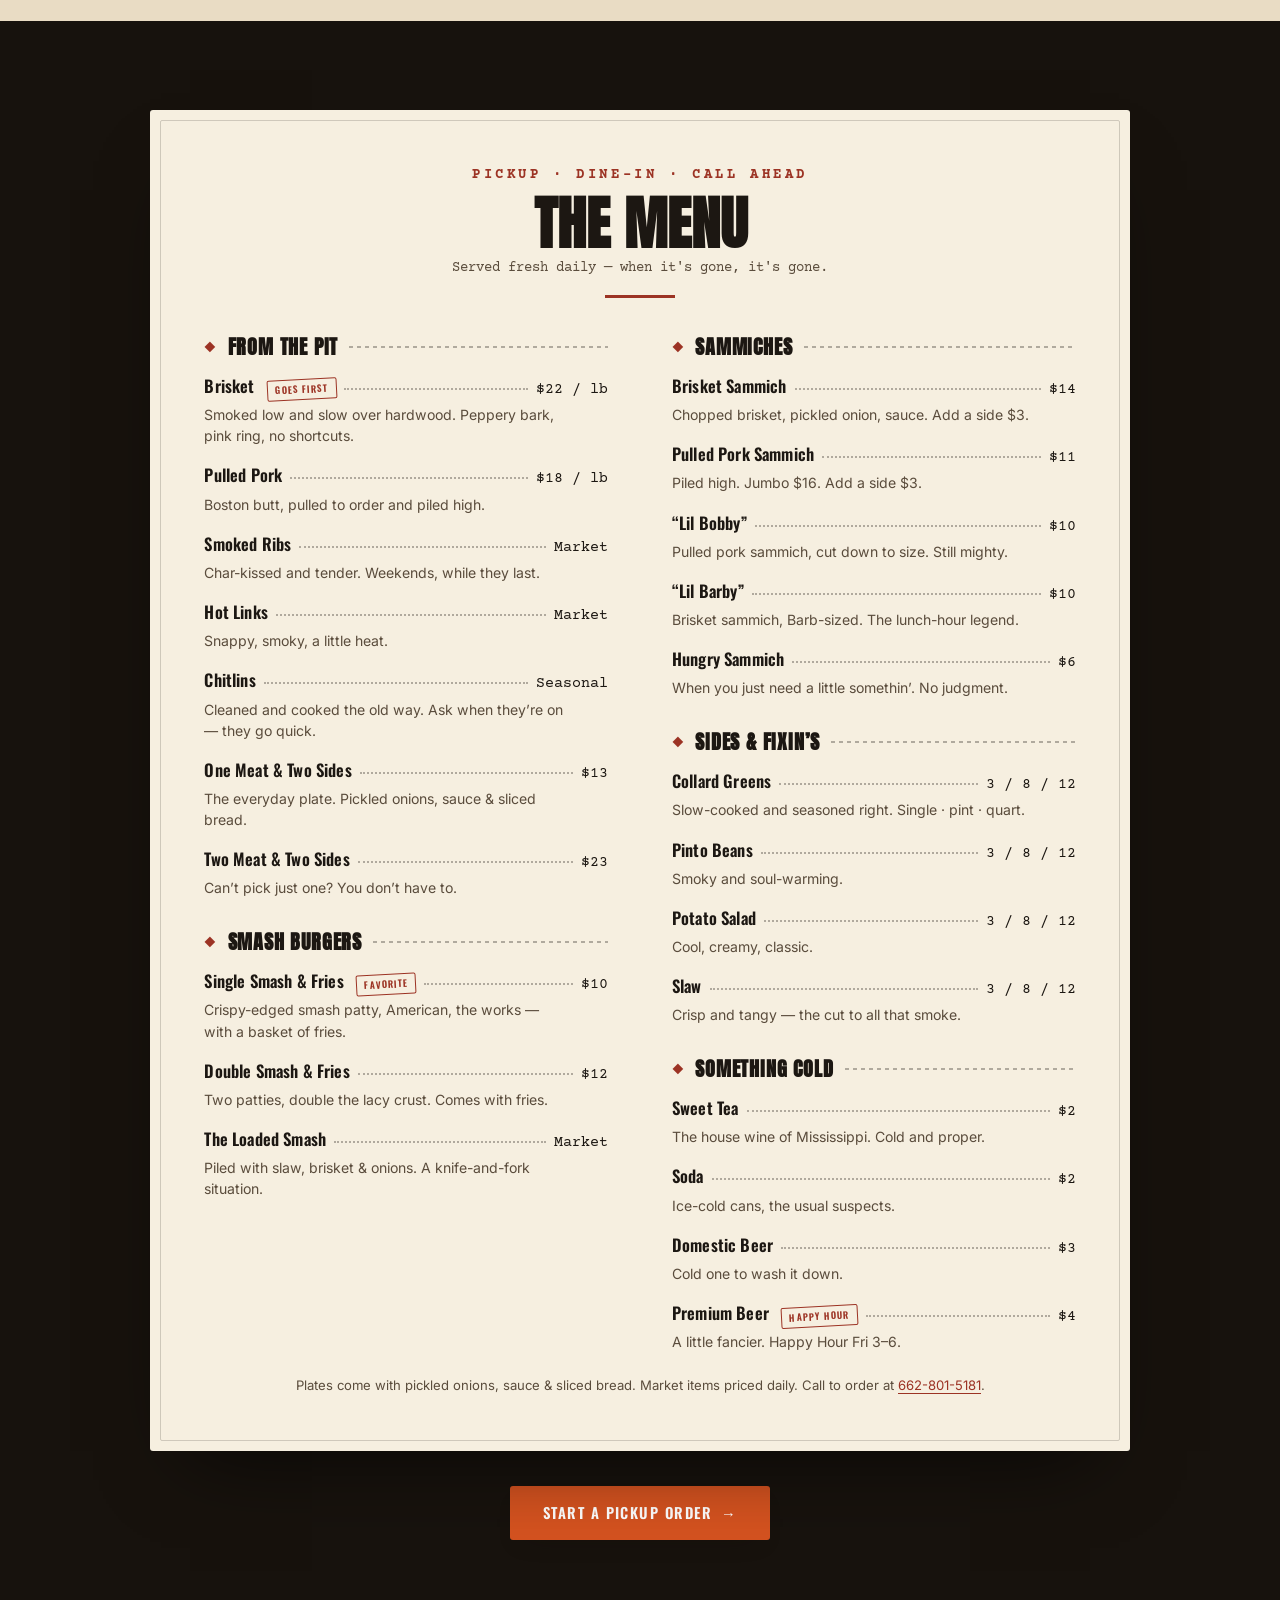
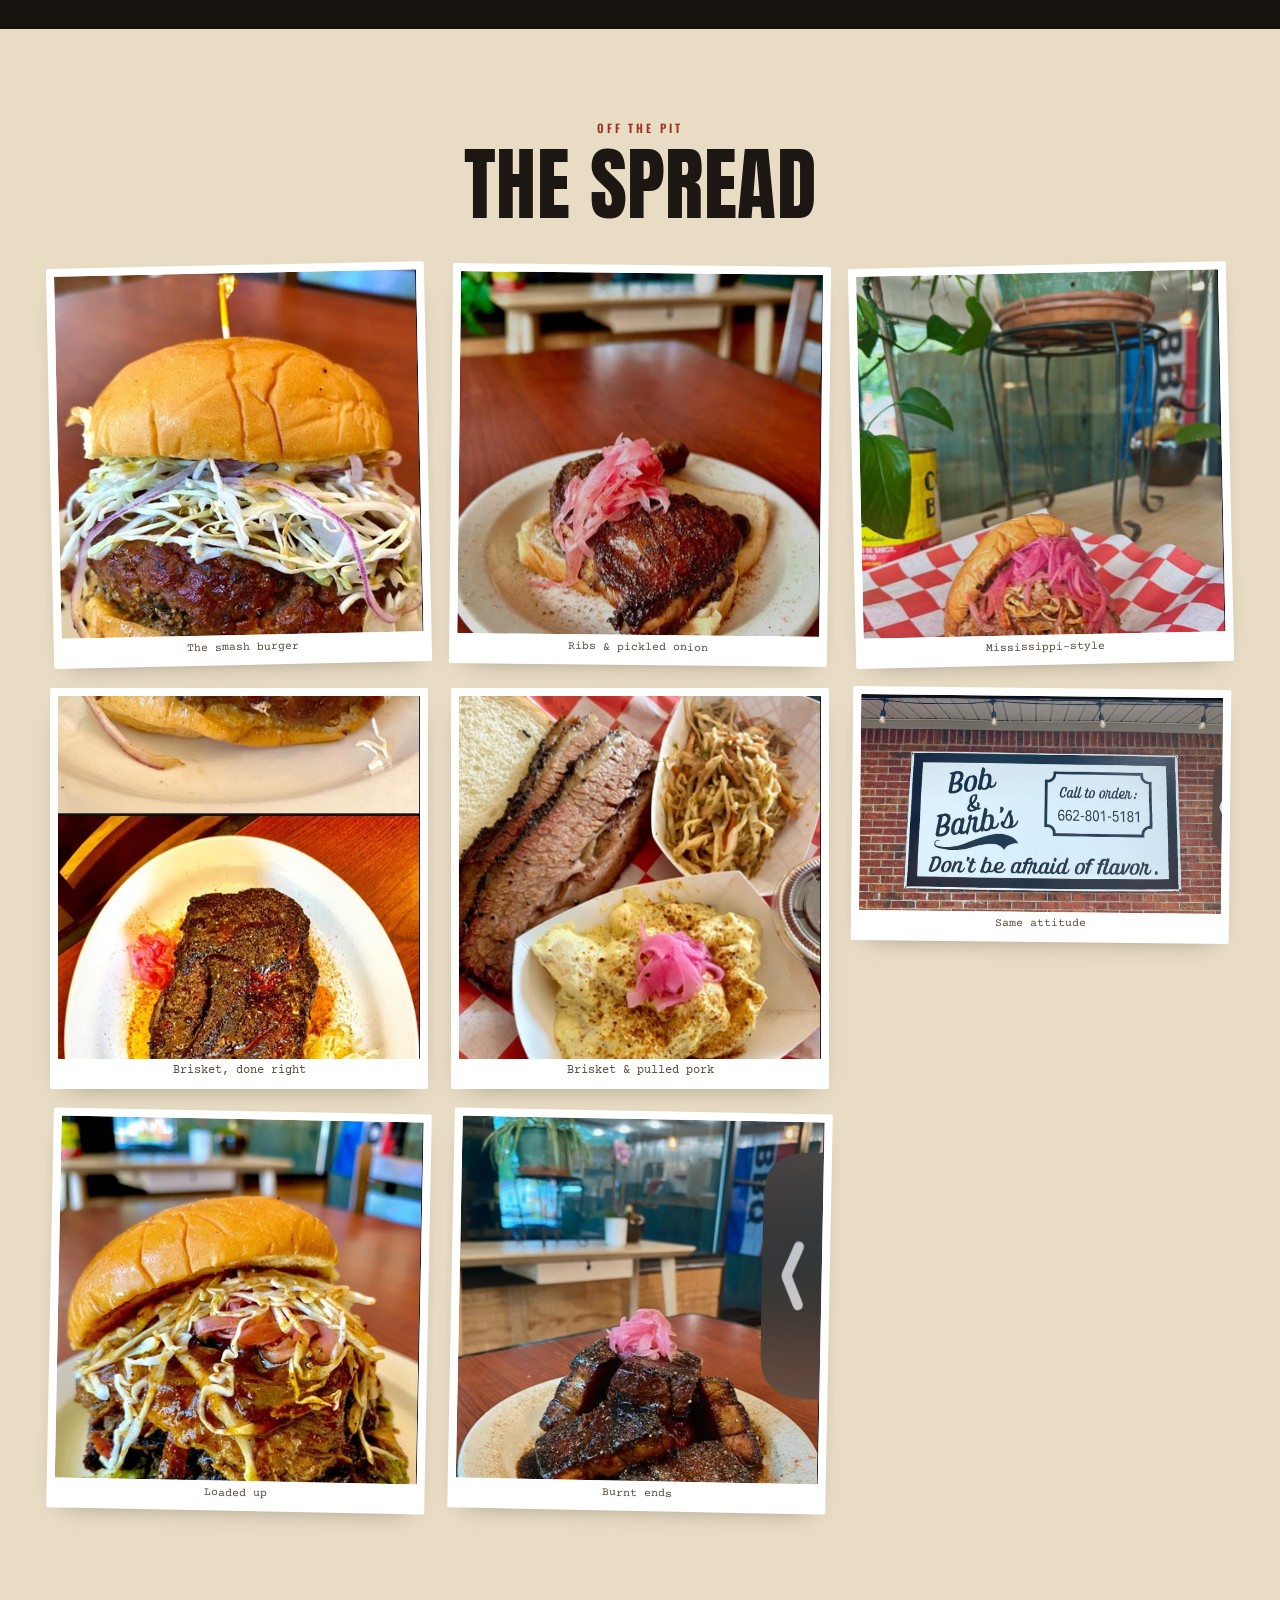
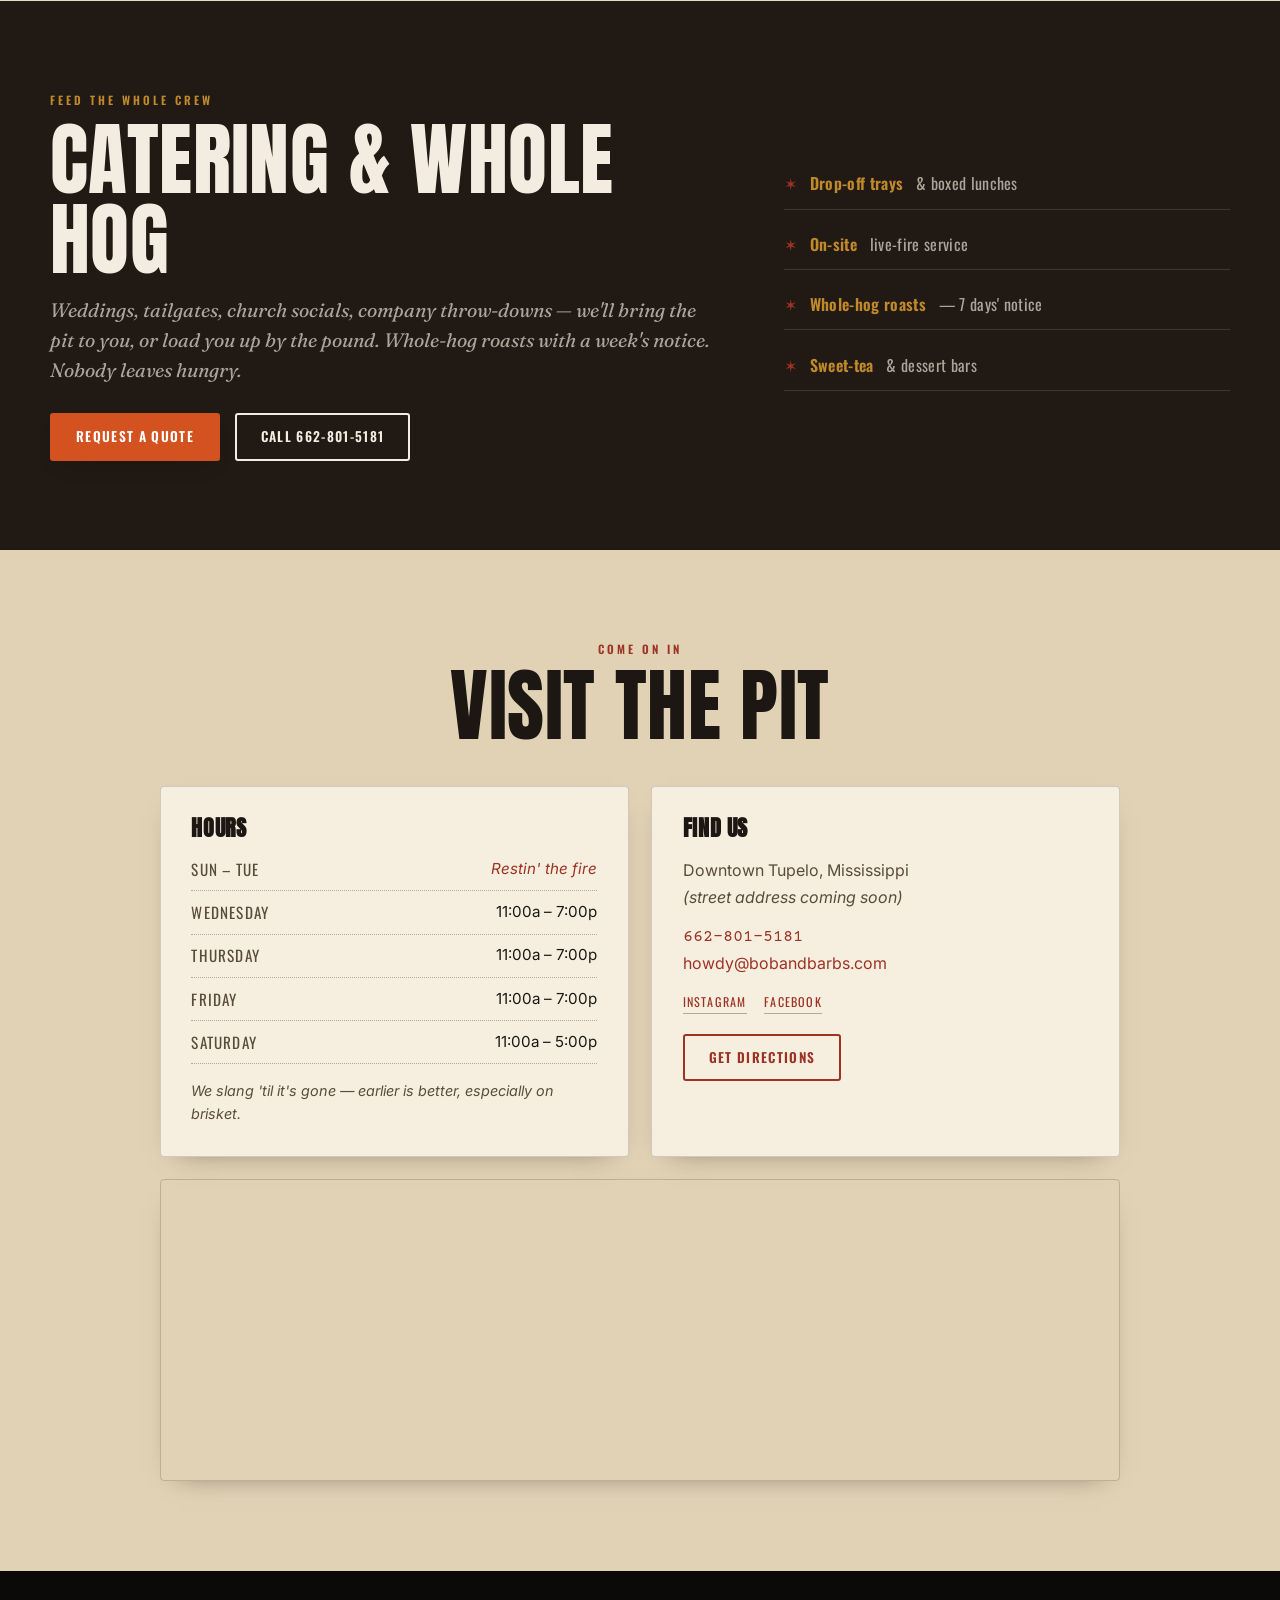
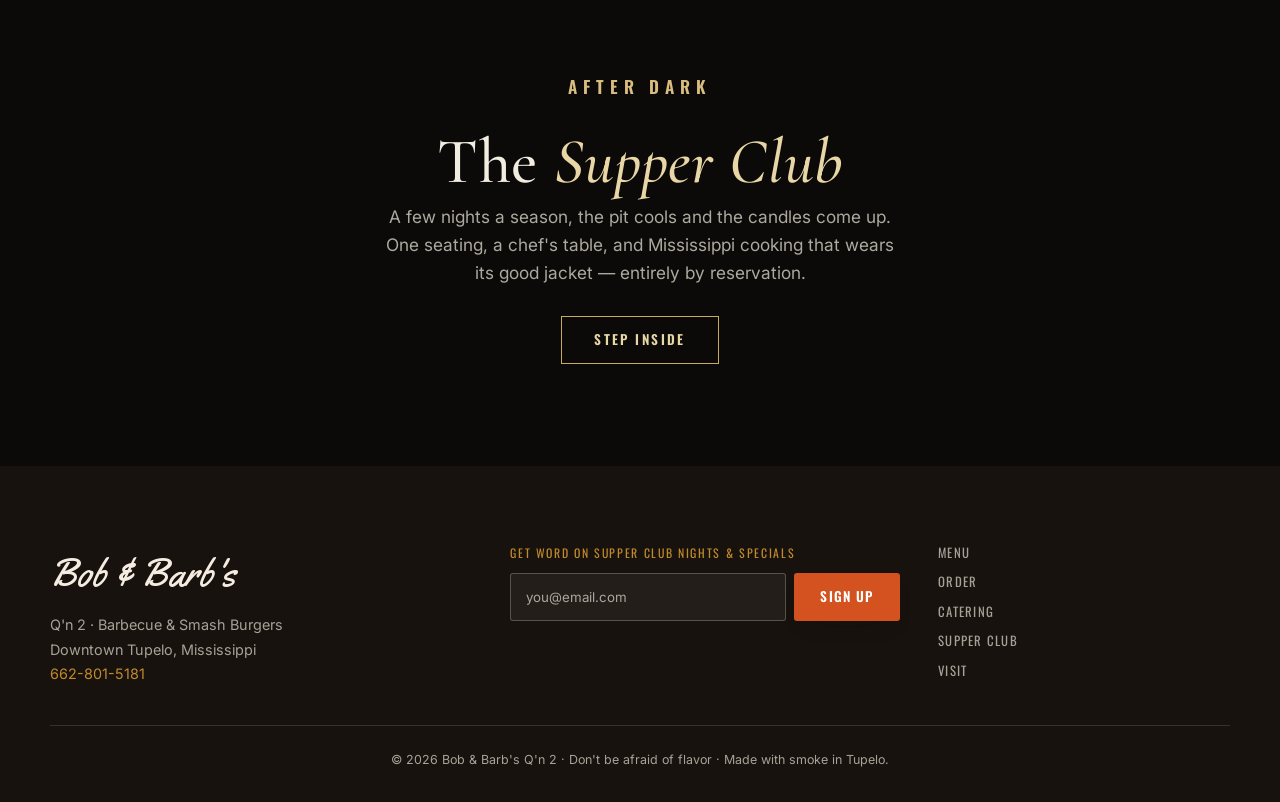
==== commit e047b6d7: "Fix mobile nav/top colour seam and center the hero Two mobile issues reported from a real iPhone:  1" ====
--- a/index.html
+++ b/index.html
@@ -11,7 +11,7 @@
   <meta property="og:type" content="restaurant" />
   <meta property="og:image" content="assets/gallery/combo.jpg" />
   <meta name="twitter:card" content="summary_large_image" />
-  <meta name="theme-color" content="#17120d" />
+  <meta name="theme-color" content="#e9dcc4" />
 
   <link rel="preconnect" href="https://fonts.googleapis.com" />
   <link rel="preconnect" href="https://fonts.gstatic.com" crossorigin />
--- a/css/base.css
+++ b/css/base.css
@@ -29,7 +29,7 @@
 
 /* subtle paper/film grain — keeps flat color from looking too "printed by a machine" */
 .grain {
-  position: fixed; inset: 0; z-index: 9000; pointer-events: none; opacity: 0.05;
+  position: fixed; inset: 0; z-index: 90; pointer-events: none; opacity: 0.05;
   background-image: url("data:image/svg+xml,%3Csvg xmlns='http://www.w3.org/2000/svg' width='160' height='160'%3E%3Cfilter id='n'%3E%3CfeTurbulence type='fractalNoise' baseFrequency='0.82' numOctaves='3' stitchTiles='stitch'/%3E%3C/filter%3E%3Crect width='100%25' height='100%25' filter='url(%23n)'/%3E%3C/svg%3E");
 }
 
--- a/css/pit.css
+++ b/css/pit.css
@@ -89,29 +89,28 @@
 .nav {
   position: fixed; inset: 0 0 auto 0; z-index: 100;
   display: flex; align-items: center; justify-content: space-between; gap: 1rem;
-  padding: 1rem clamp(1.2rem, 5vw, 3rem);
+  padding: 1.1rem clamp(1.2rem, 5vw, 3rem);
+  background: var(--paper);                 /* solid butcher-paper bar from the start */
+  border-bottom: 1px solid transparent;
   transition: background 0.4s var(--ease), padding 0.4s var(--ease), box-shadow 0.4s, border-color 0.4s;
-  border-bottom: 1px solid transparent;
-}
+}
+/* on scroll: a little flourish — lift it with a shadow and condense it.
+   Stays the same solid paper colour so it never seams against the top bar. */
 .nav.stuck {
-  background: color-mix(in srgb, var(--paper) 92%, transparent);
-  backdrop-filter: blur(12px) saturate(1.1);
+  background: var(--paper);
   border-bottom-color: var(--line);
   box-shadow: var(--shadow-s);
-  padding-top: 0.6rem; padding-bottom: 0.6rem;
+  padding-top: 0.62rem; padding-bottom: 0.62rem;
 }
 .brand { display: flex; align-items: baseline; gap: 0.5rem; }
-.brand__script { font-family: var(--script); font-size: 1.7rem; color: var(--cream); line-height: 1; transition: color 0.4s; }
-.nav.stuck .brand__script { color: var(--brick); }
-.brand__sub { font-family: var(--cond); text-transform: uppercase; letter-spacing: 0.22em; font-size: 0.58rem; color: var(--cream-dim); transition: color 0.4s; }
-.nav.stuck .brand__sub { color: var(--ink-2); }
+.brand__script { font-family: var(--script); font-size: 1.7rem; color: var(--brick); line-height: 1; }
+.brand__sub { font-family: var(--cond); text-transform: uppercase; letter-spacing: 0.22em; font-size: 0.58rem; color: var(--ink-2); }
 
 .nav__links { display: flex; align-items: center; gap: 1.5rem; }
 .nav__links a {
   font-family: var(--cond); text-transform: uppercase; letter-spacing: 0.1em;
-  font-size: 0.8rem; color: var(--cream); position: relative; padding: 0.25rem 0; transition: color 0.25s;
-}
-.nav.stuck .nav__links a { color: var(--ink); }
+  font-size: 0.8rem; color: var(--ink); position: relative; padding: 0.25rem 0; transition: color 0.25s;
+}
 .nav__links a::after { content: ''; position: absolute; left: 0; bottom: -3px; height: 2px; width: 0; background: var(--brick); transition: width 0.3s var(--ease); }
 .nav__links a:hover::after { width: 100%; }
 .nav__links a.is-current::after { width: 100%; }
@@ -128,8 +127,7 @@
 .nav__order:hover { background: var(--brick-dk); }
 
 .burger { display: none; flex-direction: column; gap: 5px; background: none; border: none; cursor: pointer; padding: 6px; z-index: 110; }
-.burger span { width: 26px; height: 2px; background: var(--cream); transition: 0.35s var(--ease); }
-.nav.stuck .burger span { background: var(--ink); }
+.burger span { width: 26px; height: 2px; background: var(--ink); transition: 0.35s var(--ease); }
 .burger.open span { background: var(--ink); }
 .burger.open span:nth-child(1) { transform: translateY(7px) rotate(45deg); }
 .burger.open span:nth-child(2) { opacity: 0; }
@@ -445,8 +443,9 @@
   .lede { font-size: 1.08rem; }
   .eyebrow { font-size: 0.66rem; letter-spacing: 0.2em; }
 
-  /* hero sized for a phone, not a billboard */
-  .hero { min-height: 90svh; padding: 5.5rem 1.2rem 2.4rem; }
+  /* hero sized for a phone, not a billboard — and vertically centered so the
+     text isn't stranded at the bottom with a big gap under the banner */
+  .hero { min-height: 84svh; padding: 5.5rem 1.2rem 3rem; align-items: center; }
   .hero__eyebrow { margin-bottom: 0.6rem; }
   .hero__title { font-size: 1.1rem; letter-spacing: 0.08em; margin: 0.45rem 0 0.9rem; }
   .hero__tag { font-size: 1.12rem; max-width: 30ch; margin-bottom: 1.4rem; }
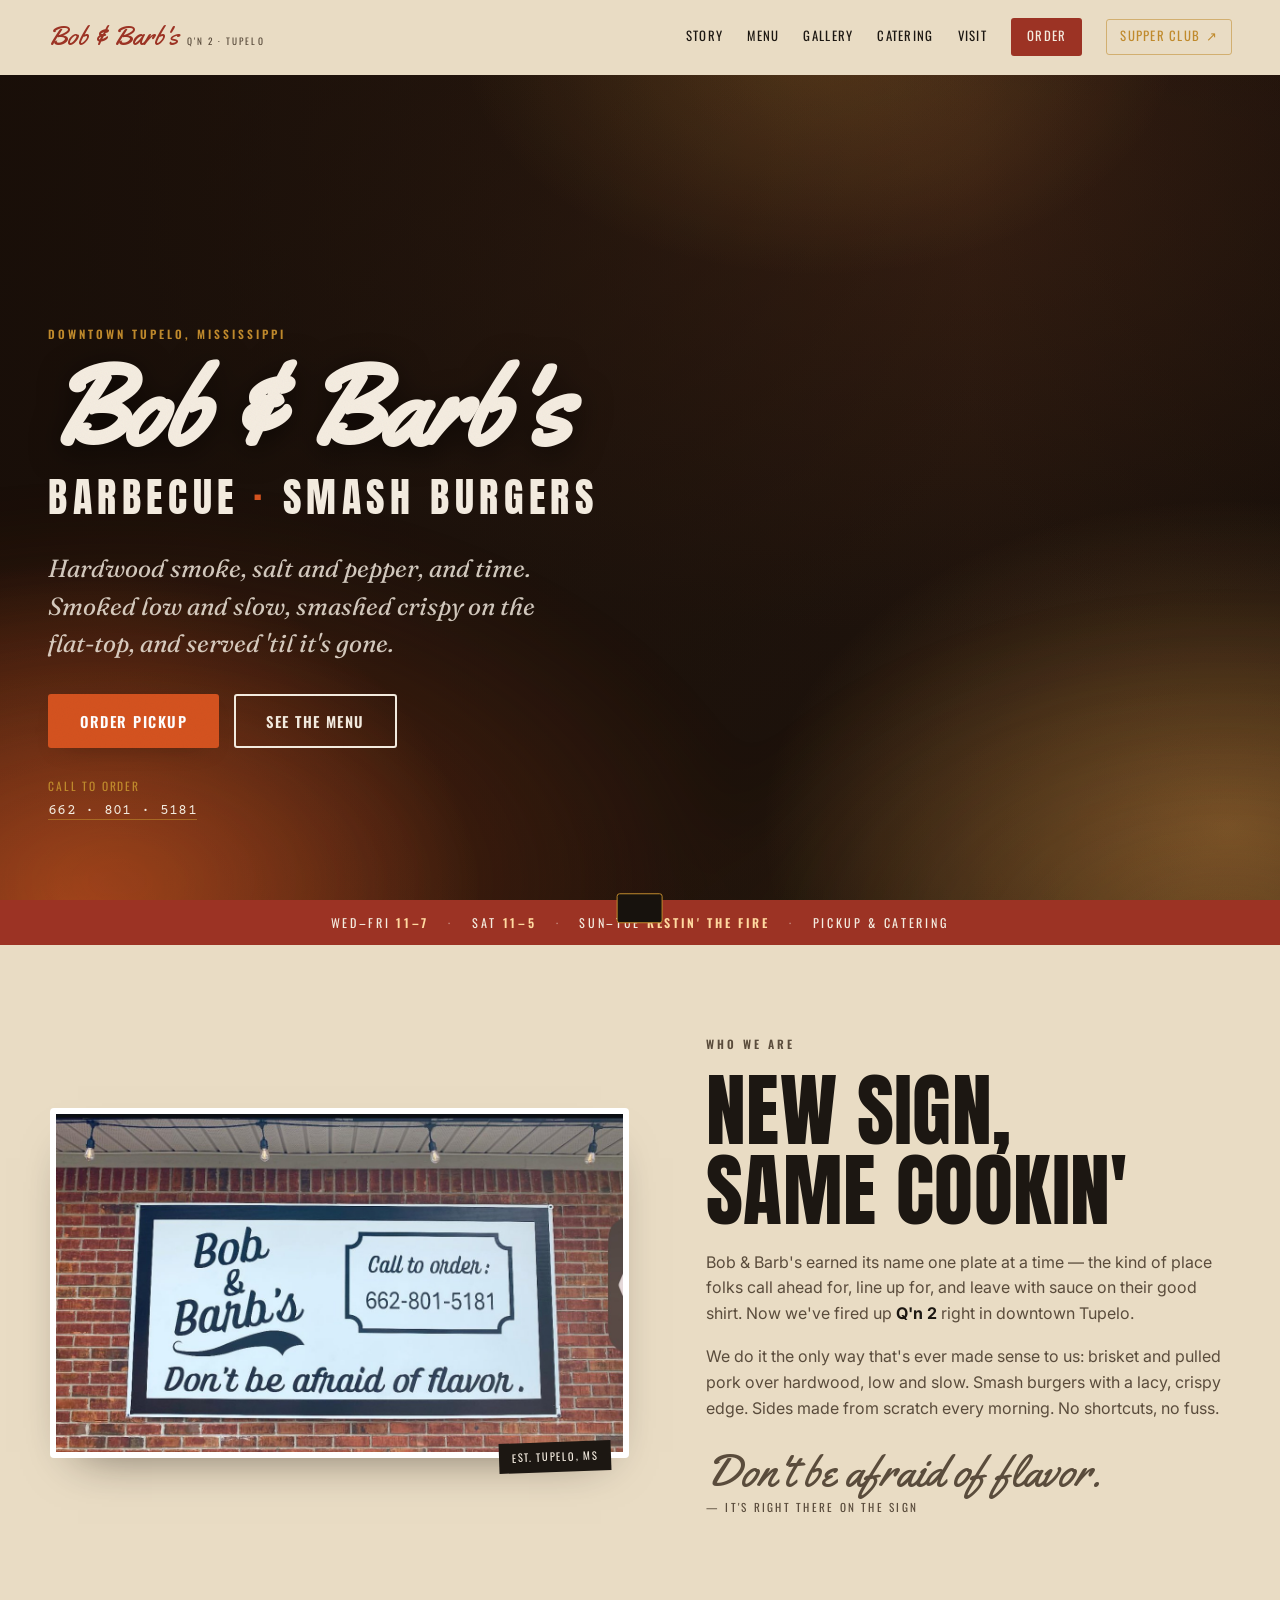
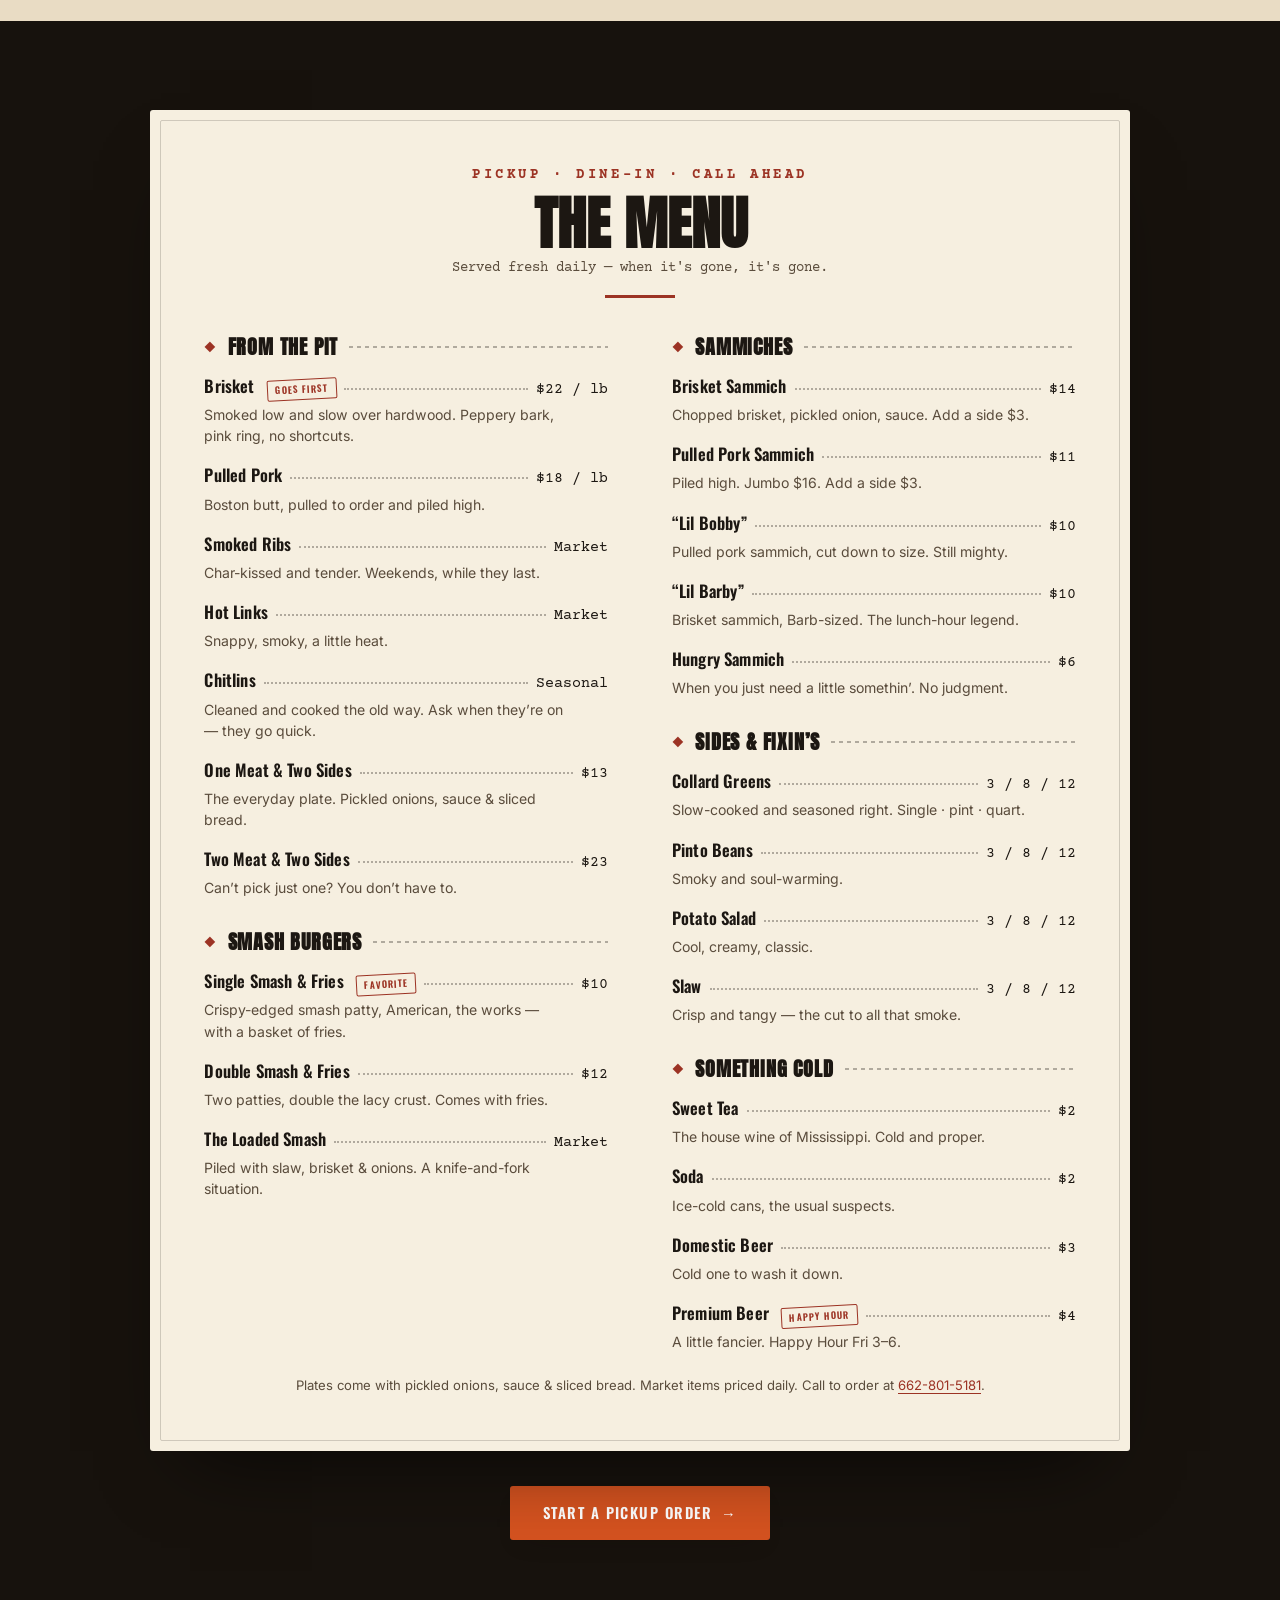
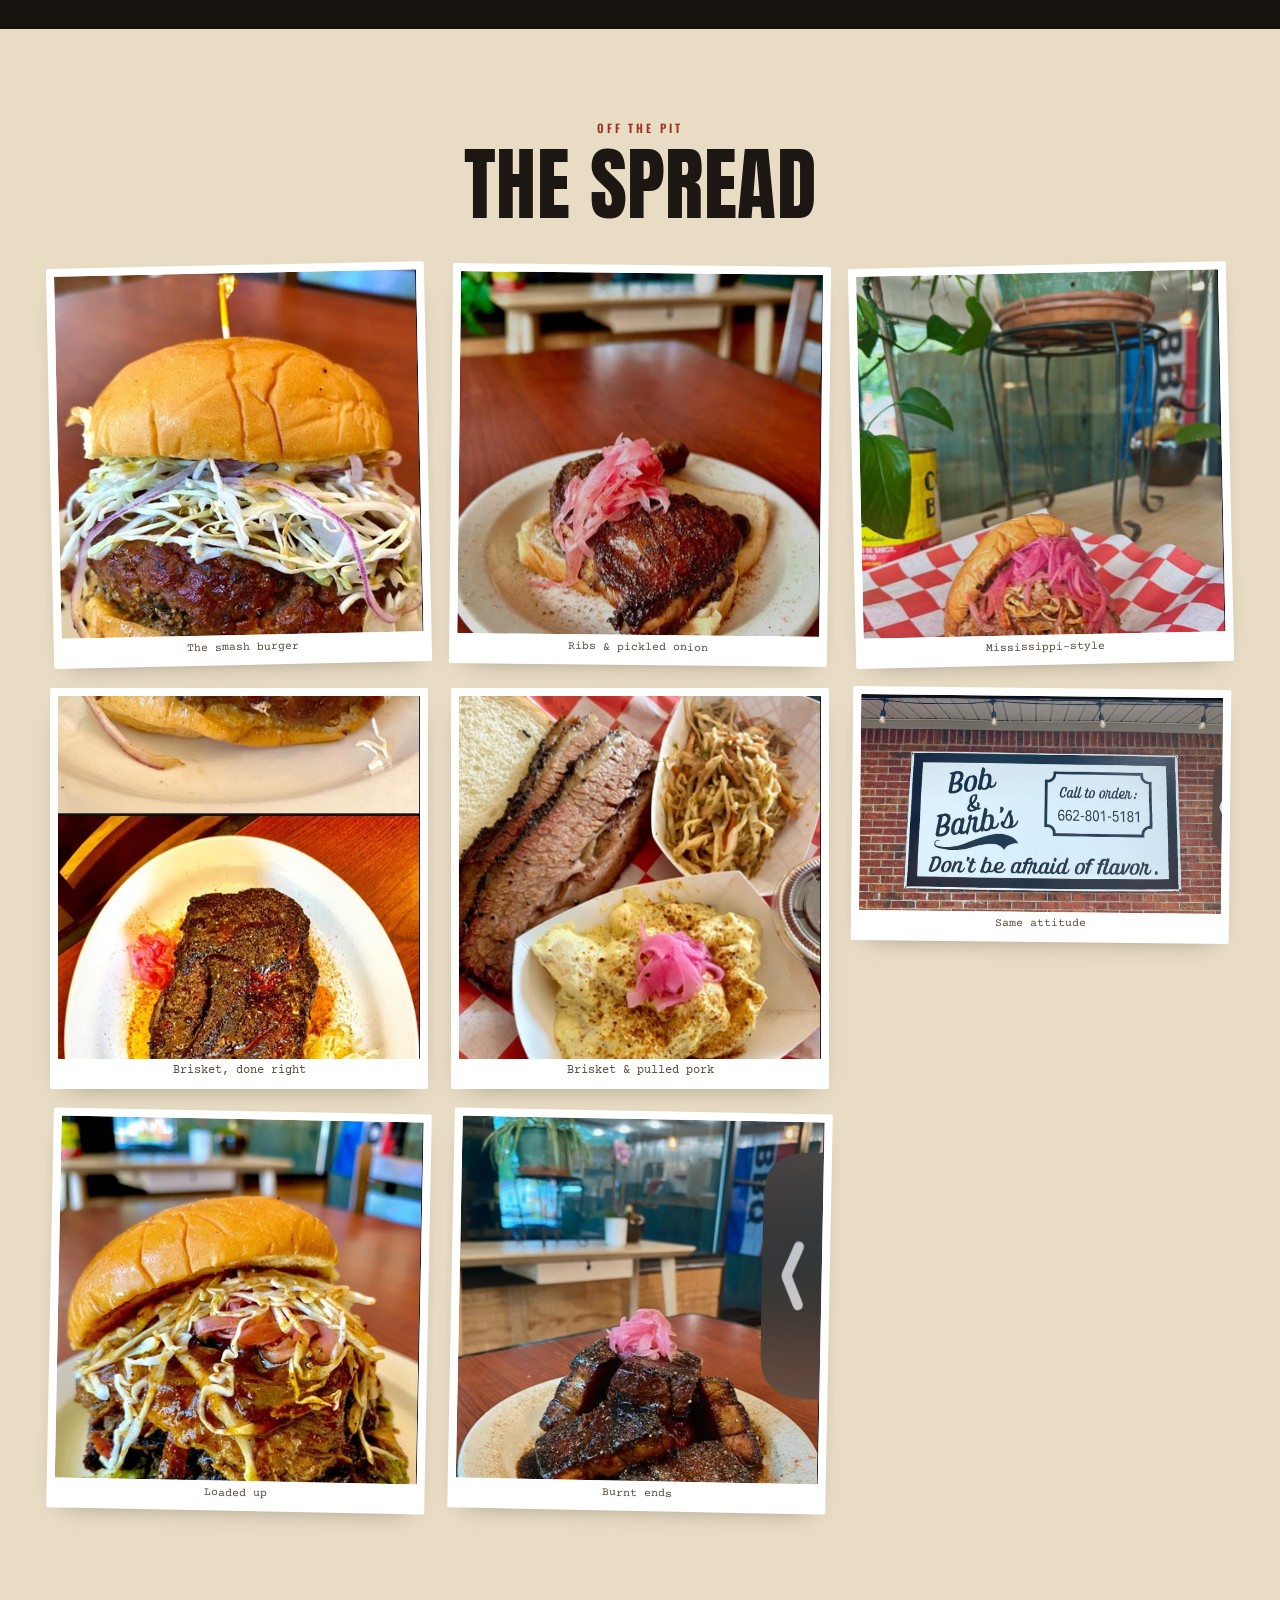
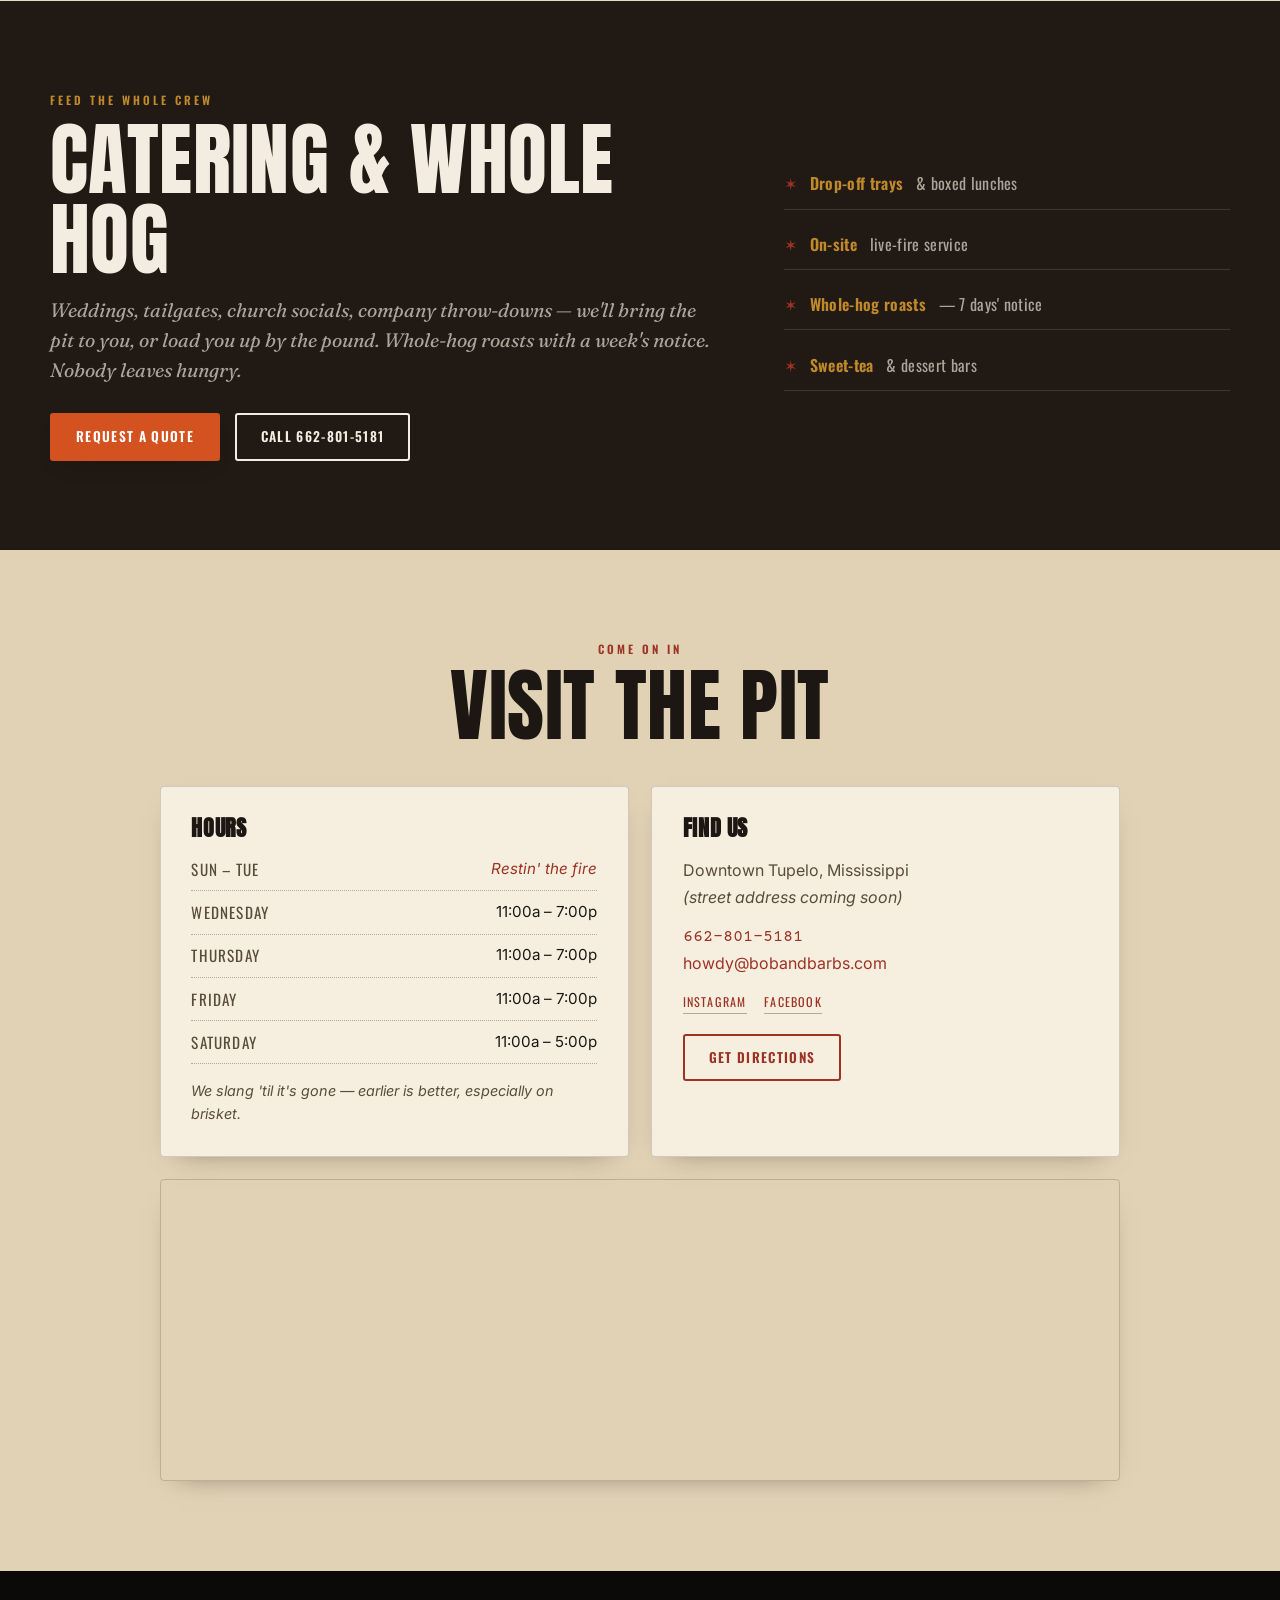
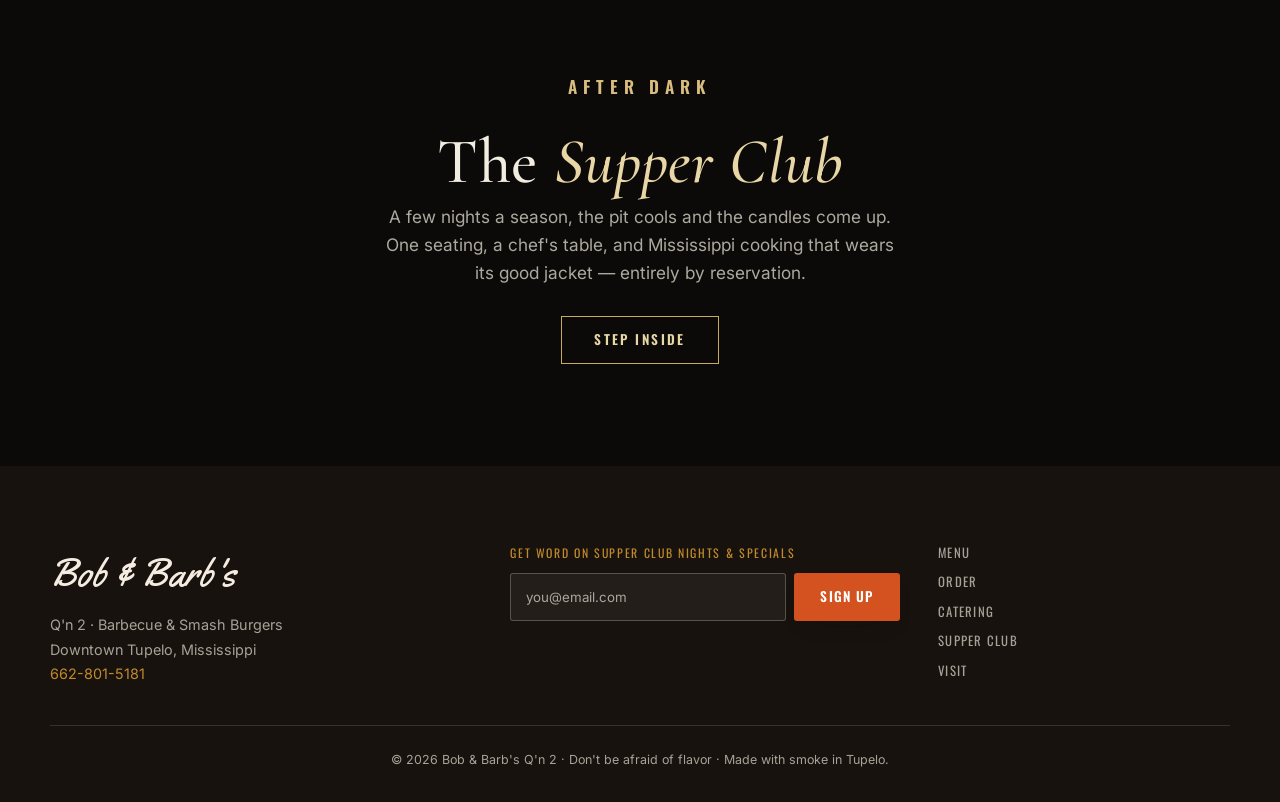
==== commit 7beb19d4: "Clean up the mobile nav drawer and fix the ↗ emoji The open mobile menu was vertically centered (big" ====
--- a/index.html
+++ b/index.html
@@ -61,7 +61,7 @@
       <a href="#catering">Catering</a>
       <a href="#visit">Visit</a>
       <a href="order.html" class="nav__order">Order</a>
-      <a href="supper-club.html" class="nav__supper">Supper Club <span aria-hidden="true">↗</span></a>
+      <a href="supper-club.html" class="nav__supper">Supper Club <span aria-hidden="true">&#x2197;&#xFE0E;</span></a>
     </nav>
 
     <button class="burger" id="burger" aria-label="Menu" aria-expanded="false">
--- a/css/pit.css
+++ b/css/pit.css
@@ -425,14 +425,31 @@
 }
 @media (max-width: 760px) {
   .nav__links {
-    position: fixed; inset: 0 0 0 auto; width: min(80vw, 320px);
-    background: var(--sheet); flex-direction: column; justify-content: center; align-items: flex-start;
-    padding: 2.4rem; gap: 1.4rem; transform: translateX(102%); transition: transform 0.4s var(--ease);
-    box-shadow: var(--shadow); z-index: 105;
+    position: fixed; inset: 0 0 0 auto; width: min(82vw, 330px);
+    background: var(--sheet);
+    flex-direction: column; justify-content: flex-start; align-items: stretch;
+    padding: 5.25rem 1.7rem 2rem; gap: 0;
+    transform: translateX(102%); transition: transform 0.4s var(--ease);
+    box-shadow: var(--shadow); z-index: 105; overflow-y: auto;
   }
   .nav__links.open { transform: translateX(0); }
-  .nav__links a { color: var(--ink); font-size: 1.05rem; }
-  .nav__order, .nav__supper { color: var(--ink) !important; border-color: var(--line-2); }
+  /* one clean, left-aligned list — every row shares the same edge */
+  .nav__links a {
+    color: var(--ink); font-family: var(--cond); text-transform: uppercase; letter-spacing: 0.1em;
+    font-size: 1.05rem; text-align: left; padding: 1.05rem 0; border-bottom: 1px solid var(--line);
+  }
+  .nav__links a::after { display: none; }
+  .nav__links a:last-child { border-bottom: none; }
+  /* ORDER + SUPPER CLUB stay in the list (no boxes), set apart by colour */
+  .nav__links .nav__order {
+    background: none; color: var(--brick) !important; font-weight: 700;
+    padding: 1.05rem 0 !important; border-radius: 0;
+  }
+  .nav__links .nav__supper {
+    color: var(--mustard) !important; border: none; border-radius: 0;
+    padding: 1.05rem 0 !important; justify-content: flex-start; gap: 0.4rem;
+  }
+  .nav__links .nav__supper span { font-size: 0.82em; }
   .burger { display: flex; }
   .hero { align-items: flex-end; }
   .hero__photo { background-position: center 30%; }
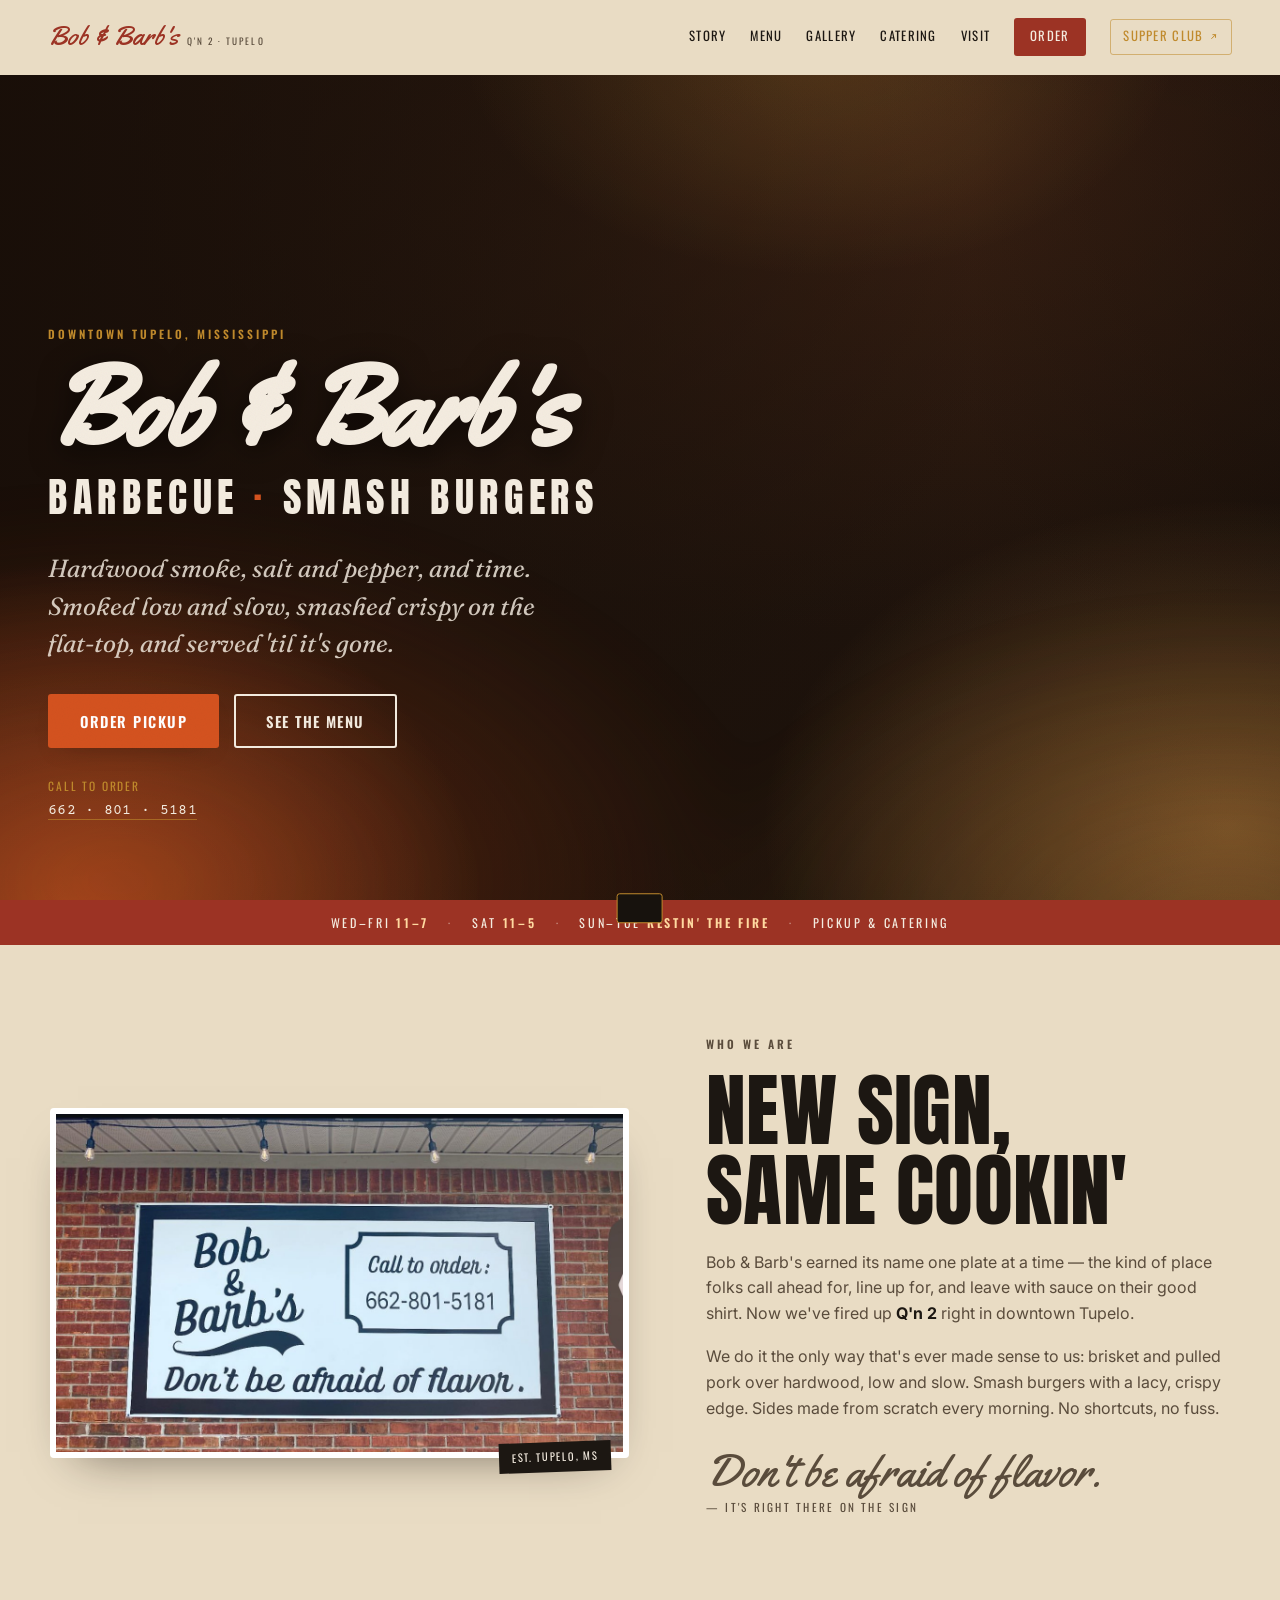
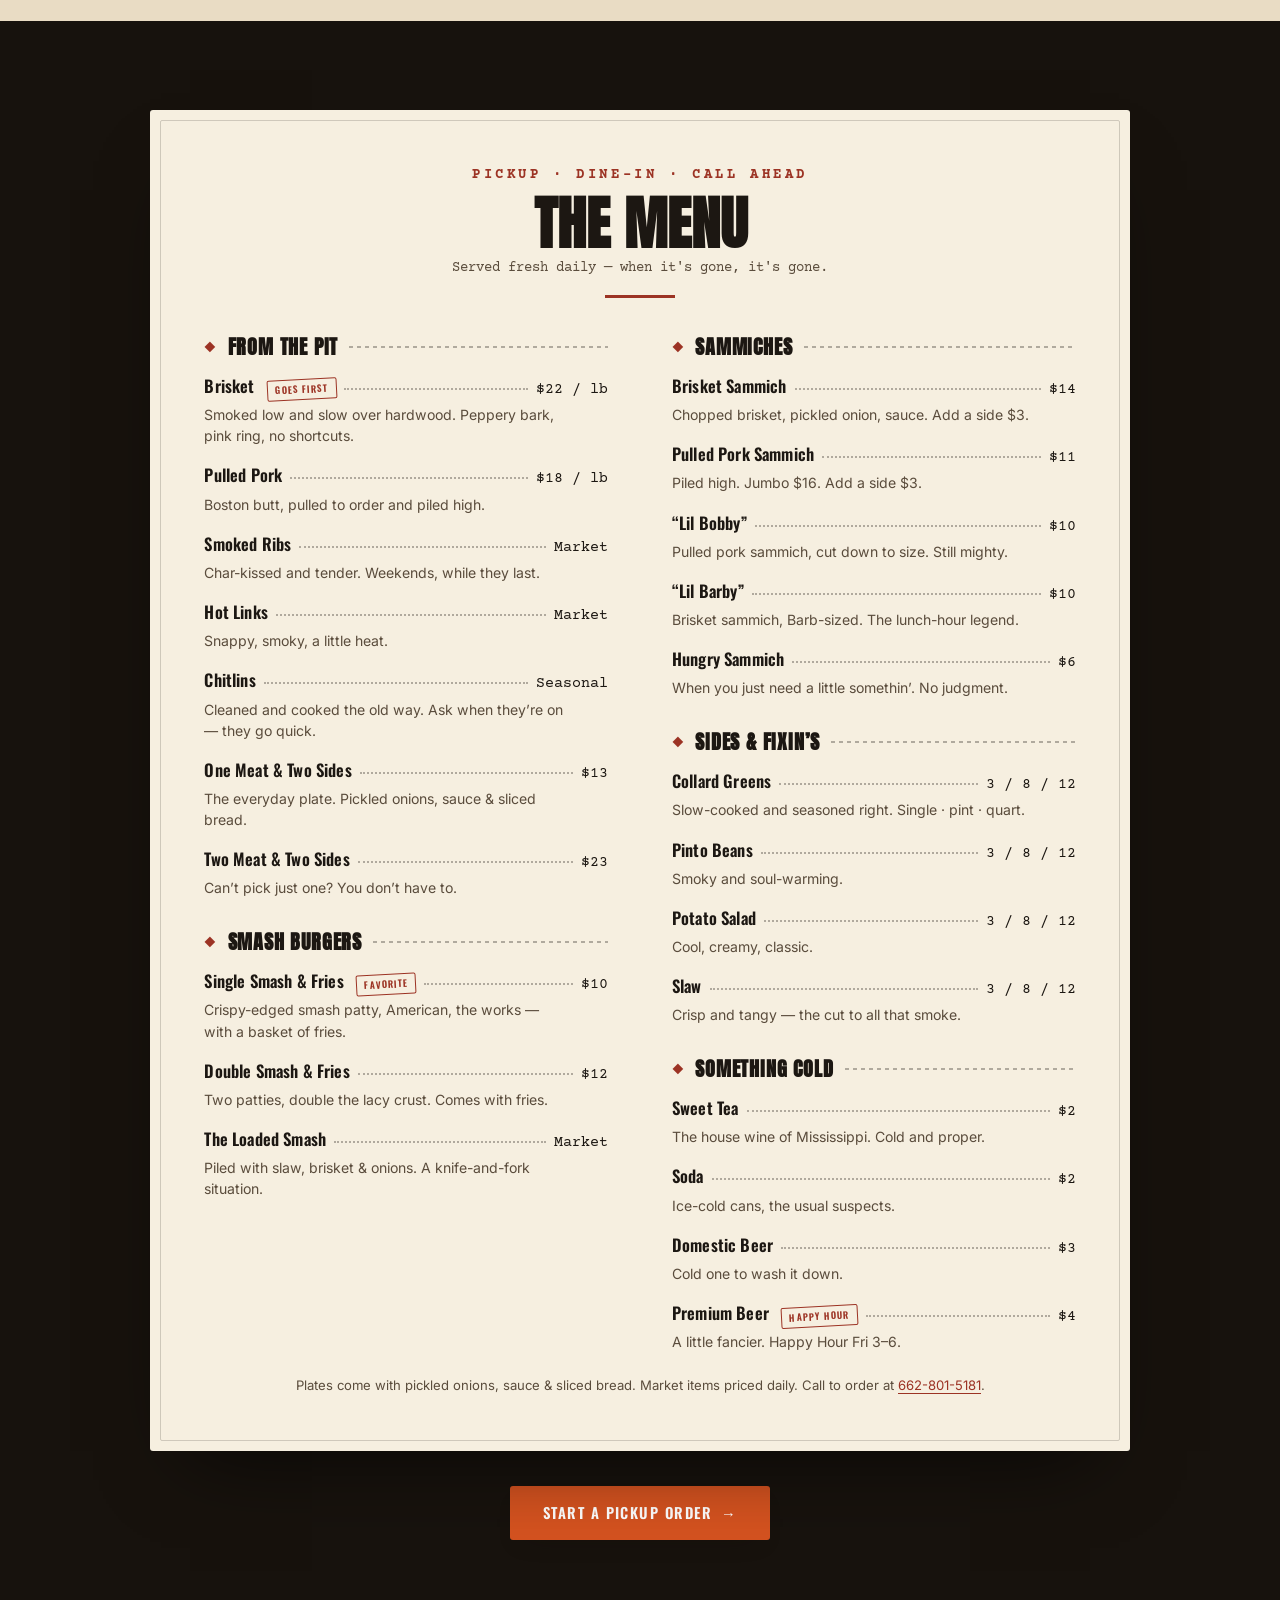
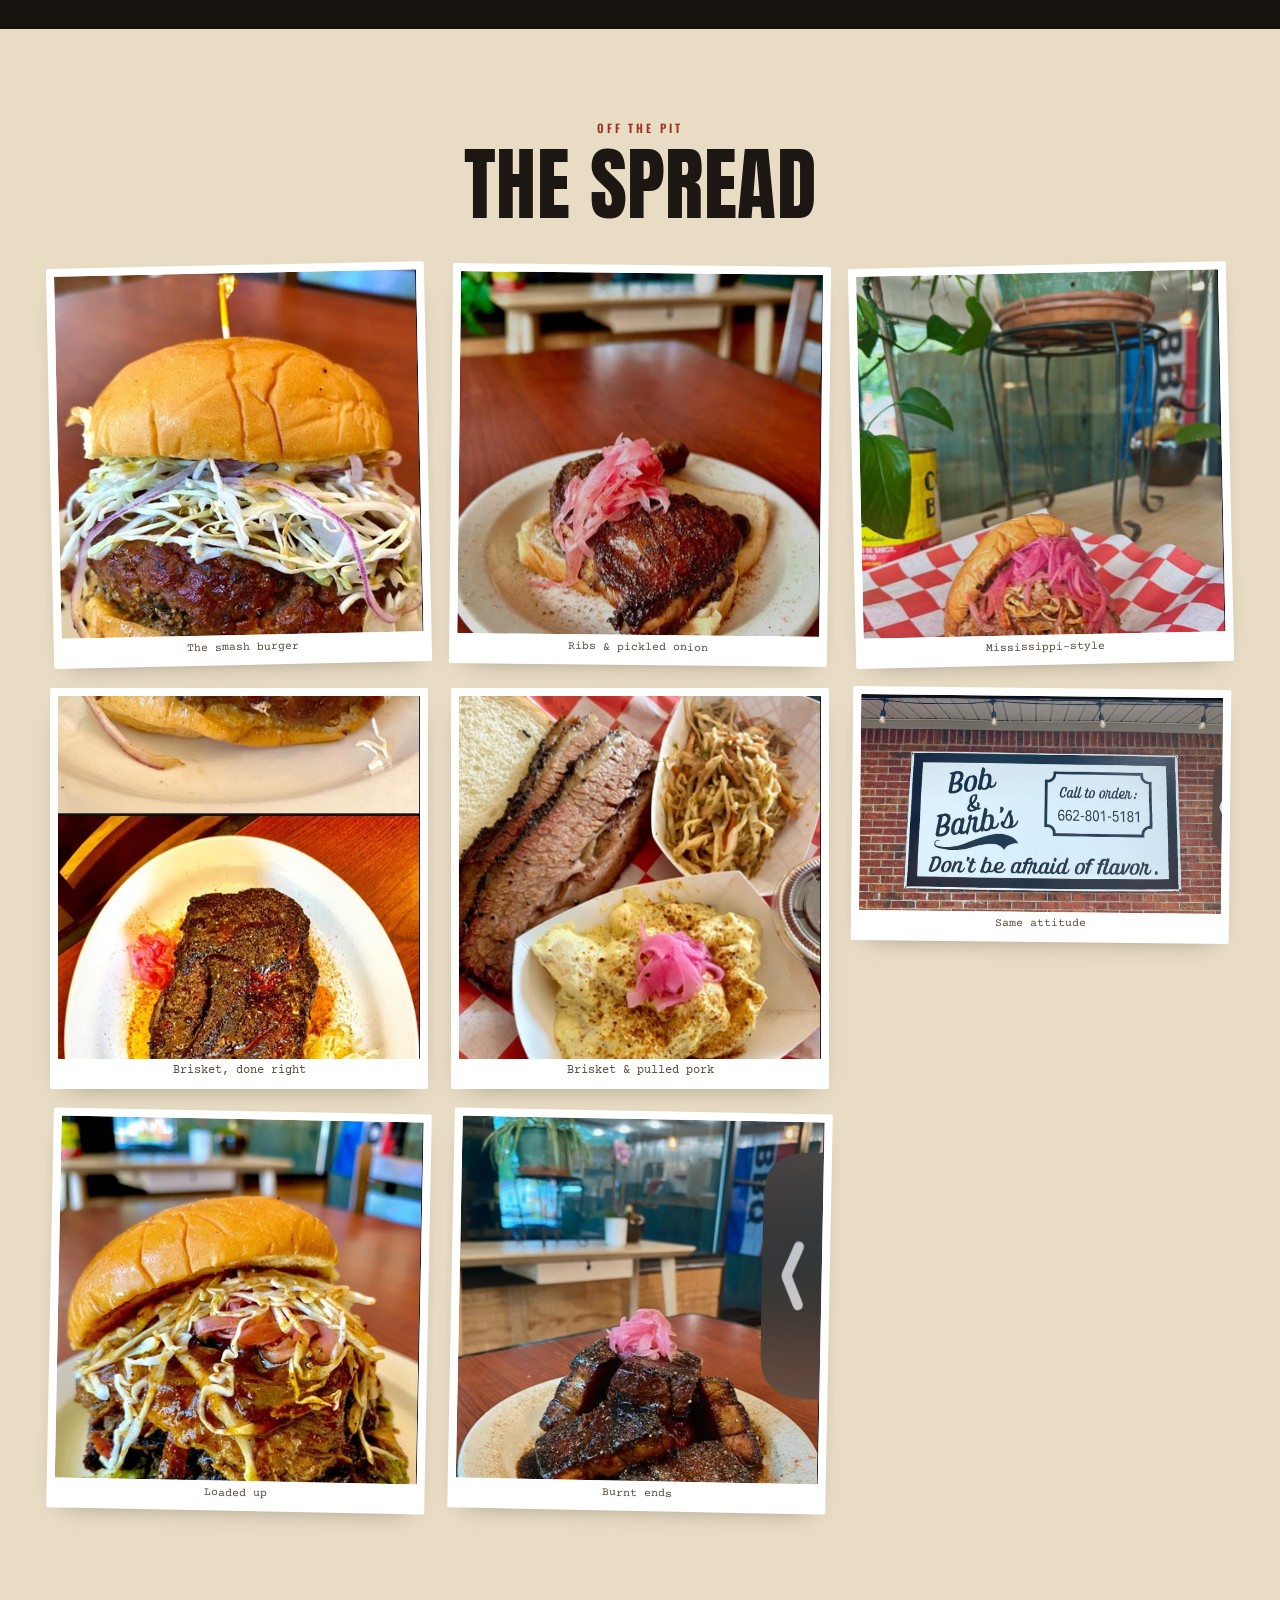
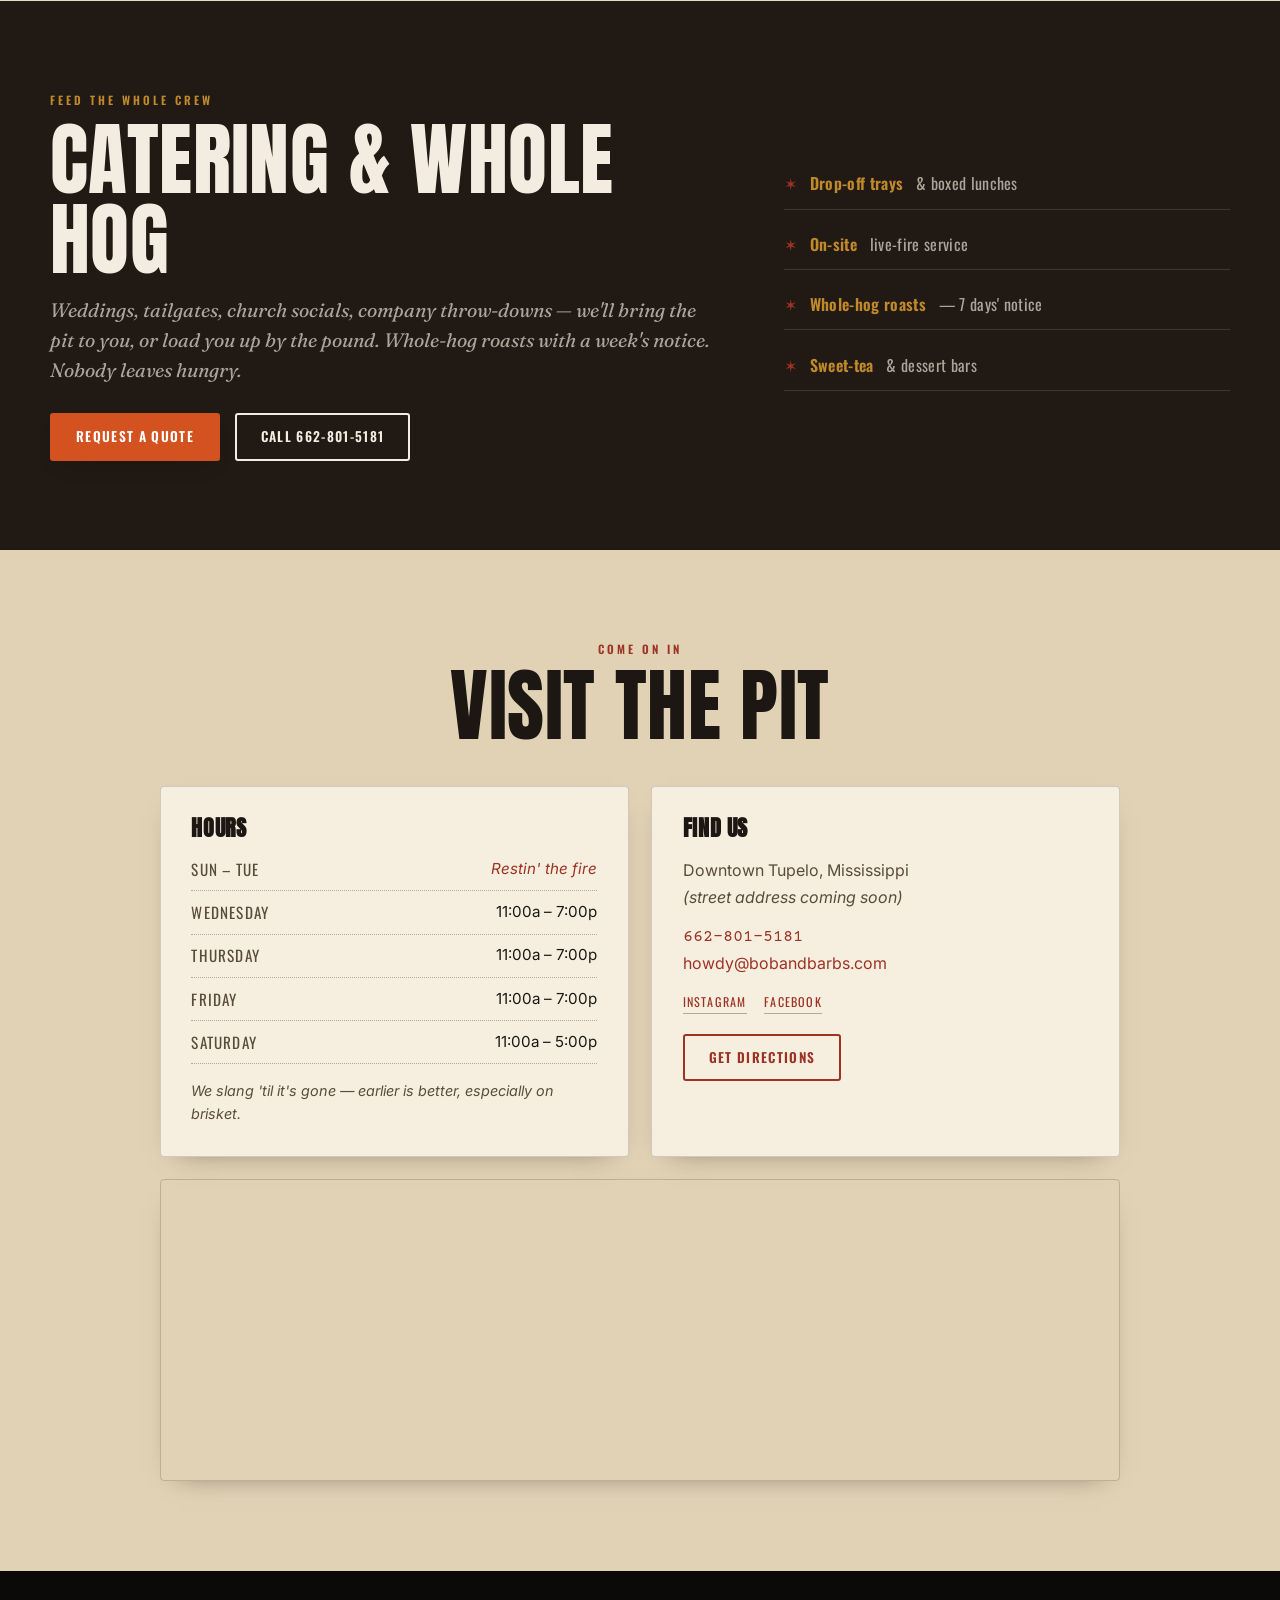
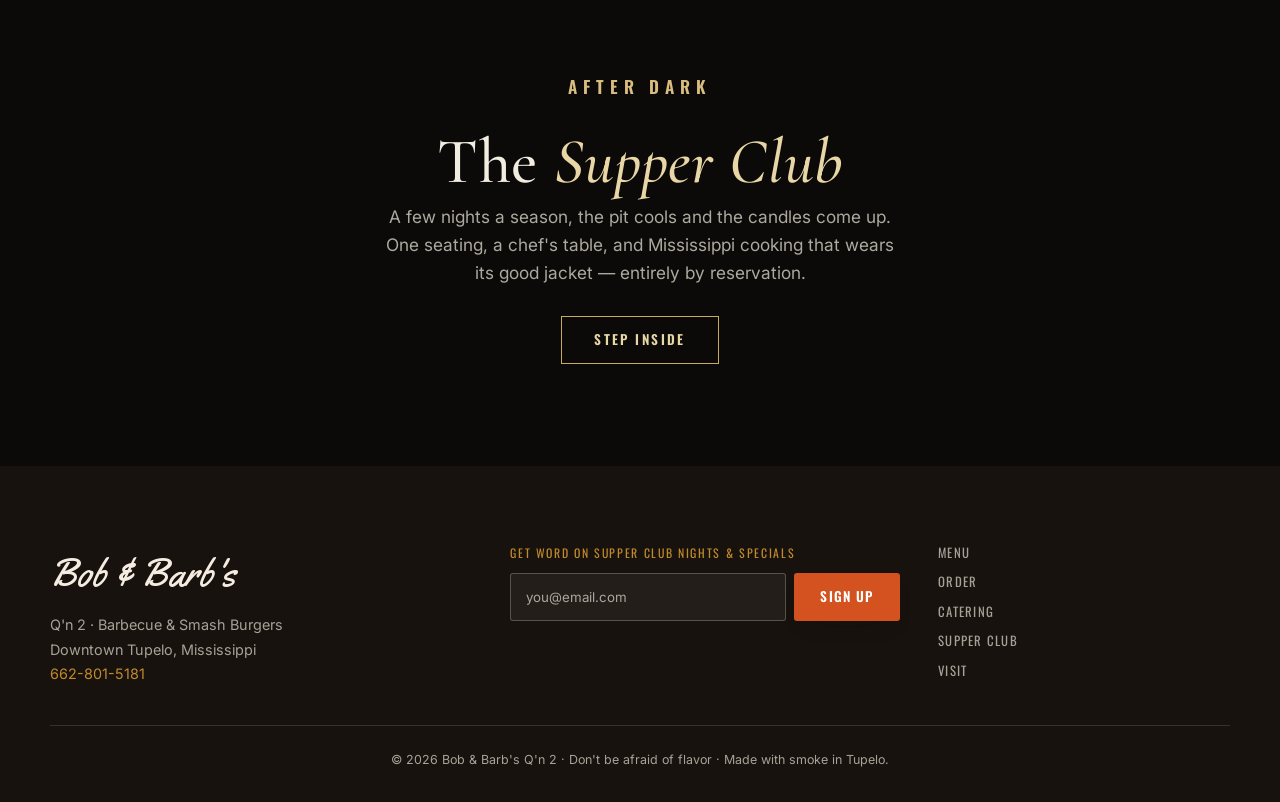
==== commit b8992326: "Fix mobile nav on The Pit and The Supper Club Both pages shared mobile-drawer defects, and each had " ====
--- a/index.html
+++ b/index.html
@@ -61,13 +61,16 @@
       <a href="#catering">Catering</a>
       <a href="#visit">Visit</a>
       <a href="order.html" class="nav__order">Order</a>
-      <a href="supper-club.html" class="nav__supper">Supper Club <span aria-hidden="true">&#x2197;&#xFE0E;</span></a>
+      <a href="supper-club.html" class="nav__supper">Supper Club <svg class="ext-arrow" viewBox="0 0 12 12" width="11" height="11" aria-hidden="true" focusable="false"><path d="M3.5 8.5 8.5 3.5M5 3.5H8.5V7" fill="none" stroke="currentColor" stroke-width="1.3" stroke-linecap="round" stroke-linejoin="round"/></svg></a>
     </nav>
 
     <button class="burger" id="burger" aria-label="Menu" aria-expanded="false">
       <span></span><span></span><span></span>
     </button>
   </header>
+
+  <!-- dimmed backdrop for the mobile drawer (tap to close) -->
+  <div class="nav__scrim" id="navScrim" aria-hidden="true"></div>
 
   <!-- ============ HERO ============ -->
   <section class="hero" id="top">
--- a/css/base.css
+++ b/css/base.css
@@ -14,6 +14,13 @@
 img, svg { max-width: 100%; display: block; }
 a { color: inherit; text-decoration: none; }
 button { font: inherit; color: inherit; }
+
+/* kill the grey/blue tap-flash iOS paints over links & buttons */
+a, button { -webkit-tap-highlight-color: transparent; }
+
+/* "opens the other site" arrow — an inline SVG so it renders identically on
+   every device (the old ↗ glyph showed up as a stray blue emoji on iOS) */
+.ext-arrow { width: 0.72em; height: 0.72em; flex: none; align-self: center; }
 
 /* accessible skip link */
 .skip {
--- a/css/pit.css
+++ b/css/pit.css
@@ -122,7 +122,9 @@
 .nav__supper::after { display: none; }
 .nav__supper:hover { background: color-mix(in srgb, var(--mustard) 16%, transparent); }
 .nav__order { background: var(--brick); color: var(--cream) !important; padding: 0.55rem 1rem !important; border-radius: 3px; }
-.nav.stuck .nav__order { color: var(--cream) !important; }
+/* desktop only: ORDER is a brick button, so keep its text cream when stuck.
+   On mobile it's a plain list row, where this would turn it cream-on-cream. */
+@media (min-width: 761px) { .nav.stuck .nav__order { color: var(--cream) !important; } }
 .nav__order::after { display: none; }
 .nav__order:hover { background: var(--brick-dk); }
 
@@ -132,6 +134,15 @@
 .burger.open span:nth-child(1) { transform: translateY(7px) rotate(45deg); }
 .burger.open span:nth-child(2) { opacity: 0; }
 .burger.open span:nth-child(3) { transform: translateY(-7px) rotate(-45deg); }
+
+/* dimmed backdrop behind the open drawer — below the nav (z 100) so the bar &
+   burger stay live, above the page so a tap anywhere closes the menu */
+.nav__scrim {
+  position: fixed; inset: 0; z-index: 92; background: rgba(20, 12, 7, 0.45);
+  opacity: 0; pointer-events: none; transition: opacity 0.4s var(--ease);
+}
+.nav__scrim.open { opacity: 1; pointer-events: auto; }
+body.nav-open { overflow: hidden; }
 
 /* =========================================================
    HERO — photographic, asymmetric, confident
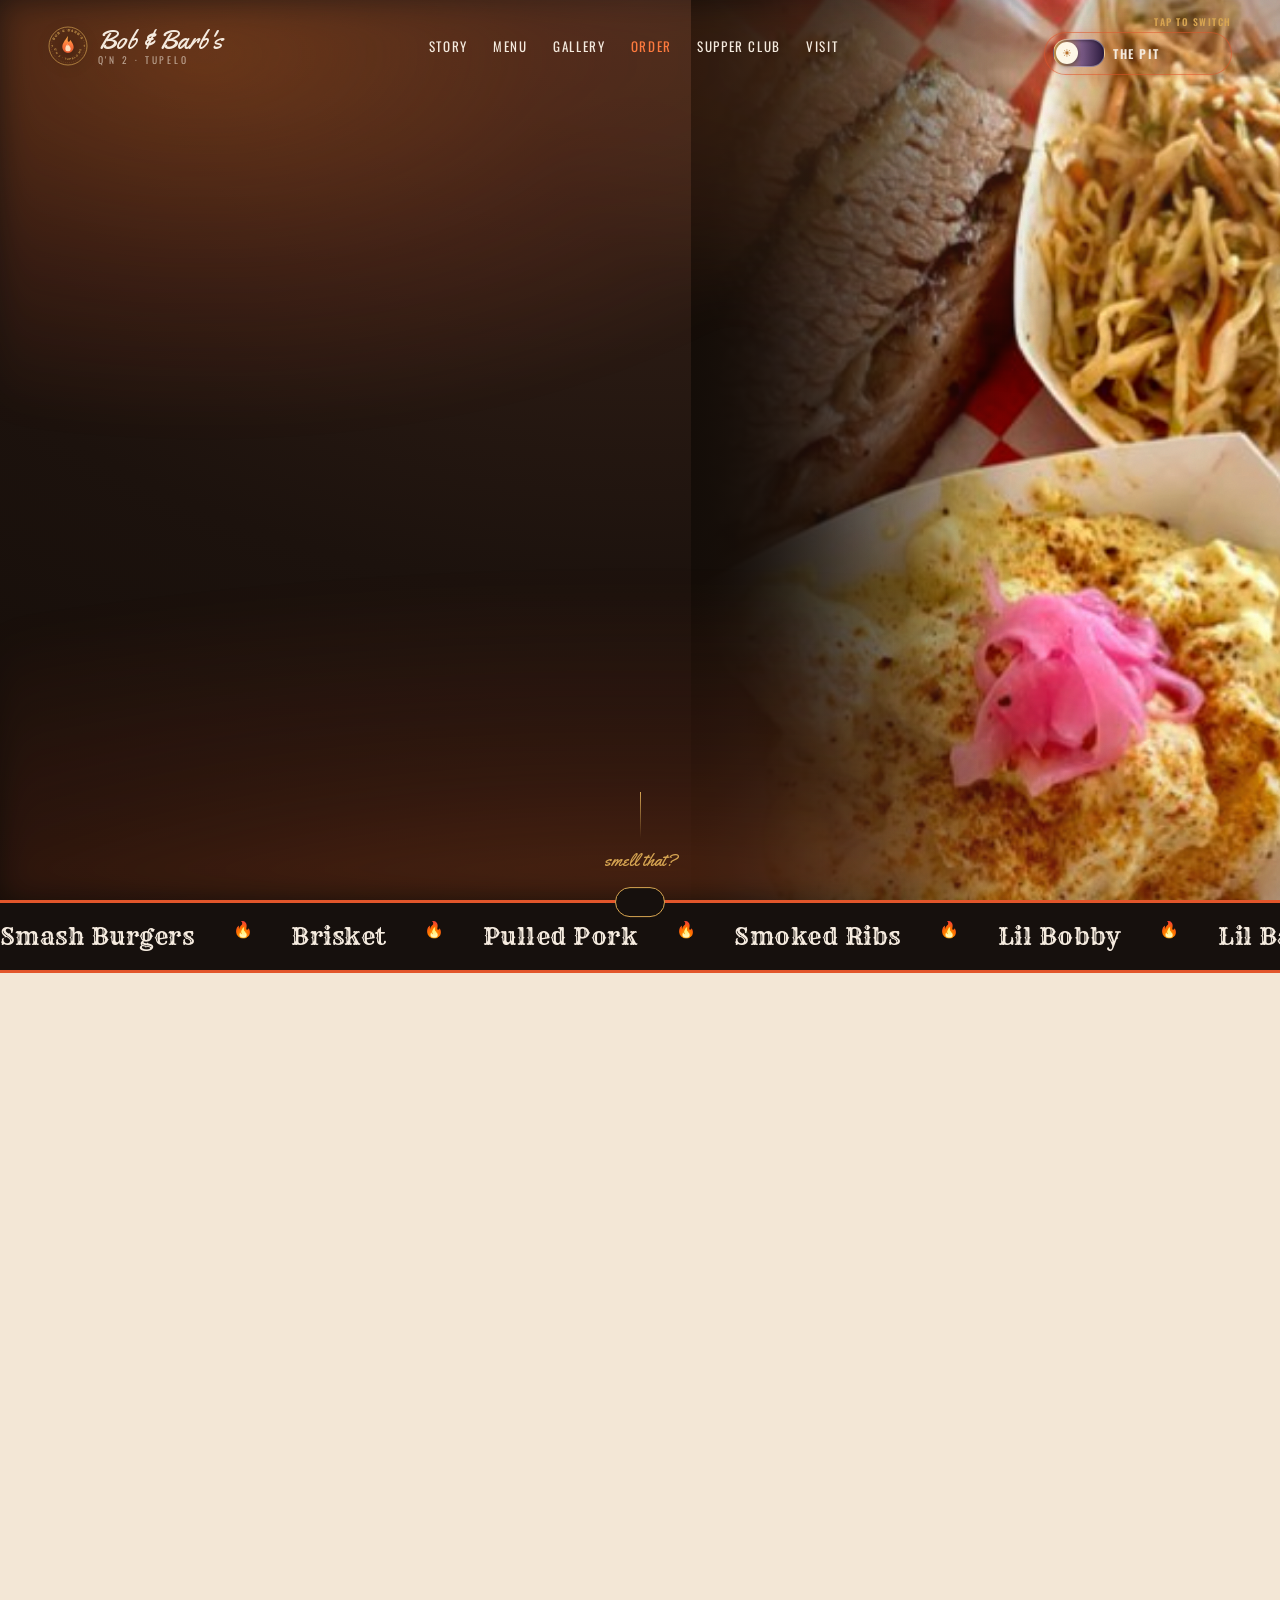
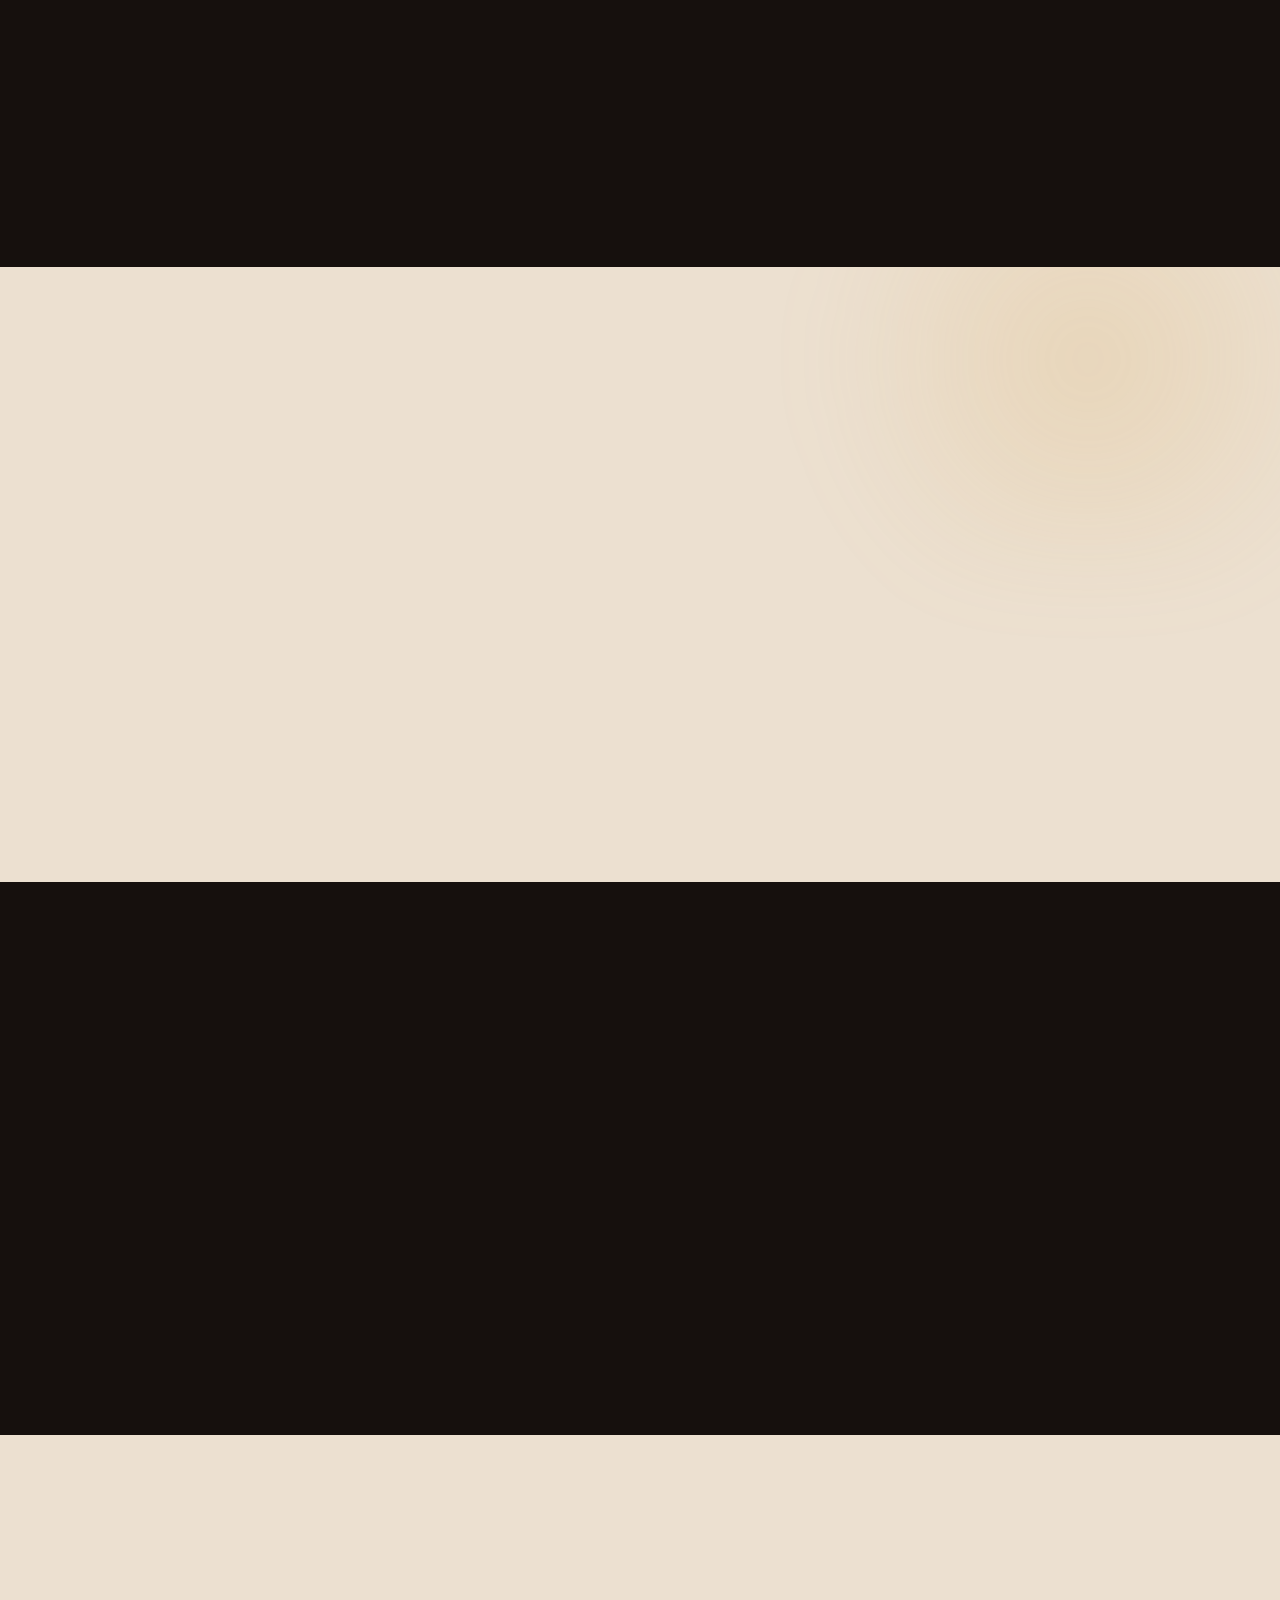
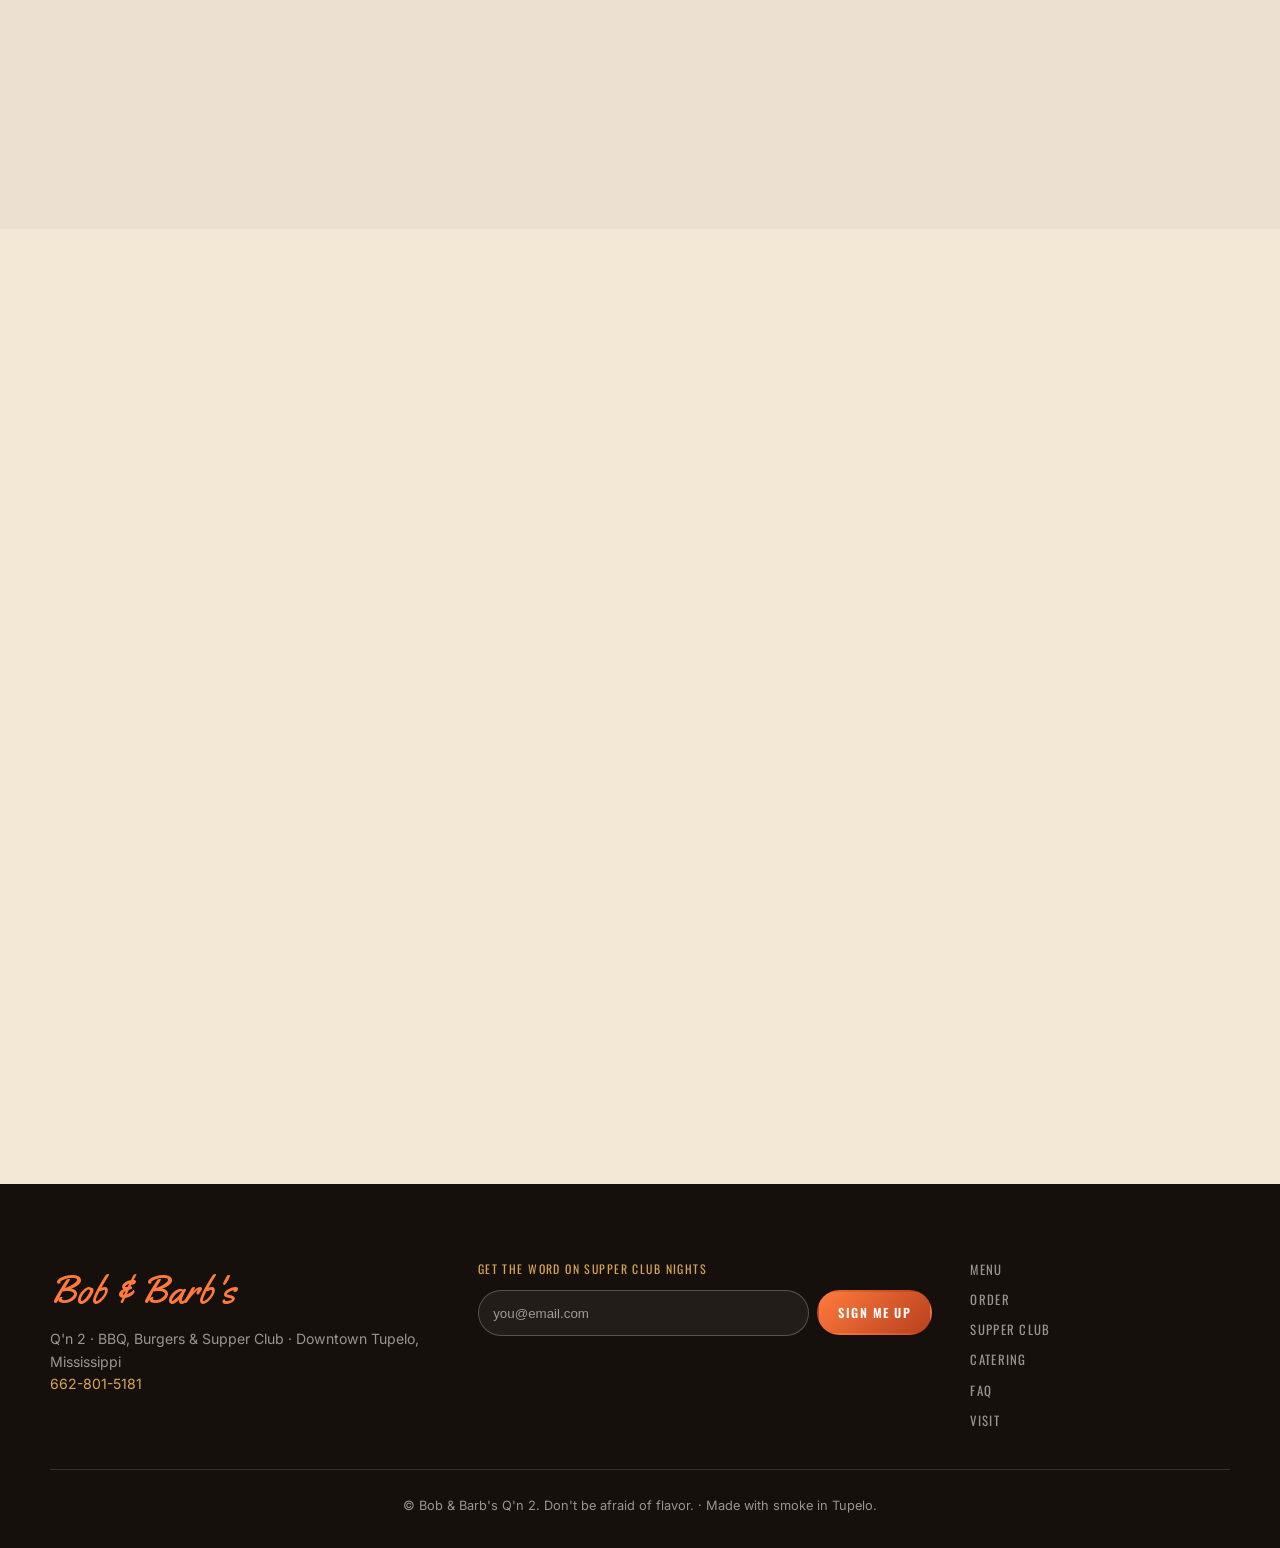
==== commit d03e8ef7: "Add BBQ photo to the hero for visual draw The hero was bare text over a gradient, which read as blan" ====
--- a/index.html
+++ b/index.html
@@ -3,291 +3,472 @@
 <head>
   <meta charset="UTF-8" />
   <meta name="viewport" content="width=device-width, initial-scale=1.0" />
-  <title>Bob &amp; Barb's Q'n 2 — Barbecue &amp; Smash Burgers · Downtown Tupelo, MS</title>
-  <meta name="description" content="Hardwood-smoked Mississippi barbecue and smash burgers in downtown Tupelo. Brisket, pulled pork, ribs, sammiches and scratch sides — served 'til it's gone. Don't be afraid of flavor. Call to order: 662-801-5181." />
-
-  <meta property="og:title" content="Bob &amp; Barb's Q'n 2 — Barbecue &amp; Smash Burgers" />
-  <meta property="og:description" content="Hardwood-smoked barbecue and smash burgers in downtown Tupelo, Mississippi. Don't be afraid of flavor." />
+  <title>Bob &amp; Barb's Q'n 2 &mdash; BBQ, Smash Burgers &amp; Supper Club · Tupelo, MS</title>
+  <meta name="description" content="Bob &amp; Barb's Q'n 2: low-and-slow Mississippi barbecue and smash burgers by day, a reservation-only supper club on select weekend nights. Now in downtown Tupelo. Don't be afraid of flavor." />
+
+  <!-- Open Graph / Twitter -->
+  <meta property="og:title" content="Bob &amp; Barb's — Barbecue &amp; Supper Club" />
+  <meta property="og:description" content="Pit-smoked all day. Candlelit on weekend nights. Downtown Tupelo, Mississippi." />
   <meta property="og:type" content="restaurant" />
-  <meta property="og:image" content="assets/gallery/combo.jpg" />
+  <meta property="og:image" content="assets/logo.svg" />
   <meta name="twitter:card" content="summary_large_image" />
-  <meta name="theme-color" content="#e9dcc4" />
+  <meta name="theme-color" content="#16100d" />
 
   <link rel="preconnect" href="https://fonts.googleapis.com" />
   <link rel="preconnect" href="https://fonts.gstatic.com" crossorigin />
-  <link href="https://fonts.googleapis.com/css2?family=Anton&family=Oswald:wght@300;400;500;600;700&family=Inter:wght@300;400;500;600&family=Yellowtail&family=Courier+Prime:ital@0;1&family=Fraunces:ital,opsz,wght@0,9..144,500;1,9..144,400;1,9..144,500&family=Cormorant+Garamond:ital,wght@0,500;1,500&display=swap" rel="stylesheet" />
-  <link rel="stylesheet" href="css/base.css" />
-  <link rel="stylesheet" href="css/pit.css" />
+  <link href="https://fonts.googleapis.com/css2?family=Bebas+Neue&family=Oswald:wght@300;400;500;600;700&family=Playfair+Display:ital,wght@0,500;0,700;0,900;1,500&family=Rye&family=Yellowtail&family=Inter:wght@300;400;500;600&display=swap" rel="stylesheet" />
+  <link rel="stylesheet" href="css/styles.css" />
   <link rel="icon" href="assets/logo.svg" type="image/svg+xml" />
   <link rel="apple-touch-icon" href="assets/logo.svg" />
   <link rel="manifest" href="manifest.webmanifest" />
 
+  <!-- Structured data: helps Google show hours, location & menu -->
   <script type="application/ld+json">
   {
     "@context": "https://schema.org",
-    "@type": "BarBecueRestaurant",
-    "name": "Bob & Barb's Q'n 2",
+    "@type": "BarOrPub",
+    "name": "Bob & Barb's Q'n 2 — Barbecue, Burgers & Supper Club",
     "slogan": "Don't be afraid of flavor.",
     "servesCuisine": ["Barbecue", "Burgers", "Southern", "American"],
     "priceRange": "$$",
     "telephone": "+1-662-801-5181",
     "email": "howdy@bobandbarbs.com",
     "url": "https://bobandbarbs.com",
-    "image": "https://bobandbarbs.com/assets/gallery/combo.jpg",
-    "address": { "@type": "PostalAddress", "addressLocality": "Tupelo", "addressRegion": "MS", "addressCountry": "US" },
+    "address": {
+      "@type": "PostalAddress",
+      "addressLocality": "Tupelo",
+      "addressRegion": "MS",
+      "addressCountry": "US"
+    },
     "openingHoursSpecification": [
       { "@type": "OpeningHoursSpecification", "dayOfWeek": ["Wednesday","Thursday","Friday"], "opens": "11:00", "closes": "19:00" },
       { "@type": "OpeningHoursSpecification", "dayOfWeek": "Saturday", "opens": "11:00", "closes": "17:00" }
     ],
-    "acceptsReservations": "False"
+    "acceptsReservations": "True"
   }
   </script>
 </head>
-<body class="pit">
-  <a href="#menu" class="skip">Skip to the menu</a>
+<body class="is-day">
+
+  <!-- ============ SMOKE / GRAIN OVERLAY ============ -->
   <div class="grain" aria-hidden="true"></div>
 
   <!-- ============ NAV ============ -->
   <header class="nav" id="nav">
-    <a href="#top" class="brand" aria-label="Bob and Barb's, home">
-      <span class="brand__script">Bob &amp; Barb's</span>
-      <span class="brand__sub">Q'n 2 · Tupelo</span>
+    <a href="#top" class="nav__brand" aria-label="Bob and Barb's home">
+      <img src="assets/logo.svg" alt="" class="nav__brand-mark" width="40" height="40" />
+      <span class="nav__brand-text">
+        <span class="nav__brand-script">Bob &amp; Barb's</span>
+        <span class="nav__brand-sub">Q'N 2 · TUPELO</span>
+      </span>
     </a>
 
     <nav class="nav__links" id="navLinks" aria-label="Primary">
       <a href="#story">Story</a>
       <a href="#menu">Menu</a>
       <a href="#gallery">Gallery</a>
-      <a href="#catering">Catering</a>
+      <a href="#order" class="nav__cta-soft pit-only">Order</a>
+      <a href="#reserve">Supper Club</a>
       <a href="#visit">Visit</a>
-      <a href="order.html" class="nav__order">Order</a>
-      <a href="supper-club.html" class="nav__supper">Supper Club <svg class="ext-arrow" viewBox="0 0 12 12" width="11" height="11" aria-hidden="true" focusable="false"><path d="M3.5 8.5 8.5 3.5M5 3.5H8.5V7" fill="none" stroke="currentColor" stroke-width="1.3" stroke-linecap="round" stroke-linejoin="round"/></svg></a>
     </nav>
 
-    <button class="burger" id="burger" aria-label="Menu" aria-expanded="false">
-      <span></span><span></span><span></span>
-    </button>
+    <div class="nav__right">
+      <button class="mode-toggle" id="modeToggle" aria-pressed="false" title="Switch between the daytime Pit and the nighttime Supper Club">
+        <span class="mode-toggle__hint" id="modeHint">Tap to switch</span>
+        <span class="mode-toggle__pill">
+          <span class="mode-toggle__track">
+            <span class="mode-toggle__thumb"></span>
+          </span>
+          <span class="mode-toggle__label" id="modeLabel">The Pit</span>
+        </span>
+      </button>
+      <button class="nav__burger" id="navBurger" aria-label="Menu" aria-expanded="false">
+        <span></span><span></span><span></span>
+      </button>
+    </div>
   </header>
-
-  <!-- dimmed backdrop for the mobile drawer (tap to close) -->
-  <div class="nav__scrim" id="navScrim" aria-hidden="true"></div>
 
   <!-- ============ HERO ============ -->
   <section class="hero" id="top">
-    <div class="hero__photo" aria-hidden="true"></div>
-    <div class="hero__veil" aria-hidden="true"></div>
-    <div class="hero__glow" aria-hidden="true"></div>
-    <div class="hero__smoke" data-anim aria-hidden="true"></div>
+    <canvas class="hero__embers" id="embers" aria-hidden="true"></canvas>
+    <div class="hero__smoke" aria-hidden="true"></div>
+
+    <!-- The pit, on the plate. Bleeds off the right on desktop; becomes a
+         darkened full-bleed backdrop on phones. Decorative (the Gallery
+         carries captioned versions) — swap the src to change the hero shot. -->
+    <div class="hero__media" aria-hidden="true">
+      <img class="hero__media-img" src="assets/gallery/combo.jpg" alt=""
+           width="424" height="424" fetchpriority="high" decoding="async" />
+    </div>
 
     <div class="hero__inner">
-      <p class="hero__eyebrow eyebrow reveal">Downtown Tupelo, Mississippi</p>
-      <h1>
-        <span class="hero__wordmark reveal d1">Bob &amp; Barb's</span>
+      <img src="assets/logo.svg" alt="Bob and Barb's crest" class="hero__crest reveal" width="120" height="120" />
+      <p class="hero__eyebrow reveal" data-delay="1" id="heroEyebrow">Same name. Same attitude. Now in Tupelo.</p>
+      <h1 class="hero__title">
+        <span class="hero__title-script reveal">Bob &amp; Barb's</span>
+        <span class="hero__title-slab reveal" data-delay="1" id="heroSlab">Q'n 2 · BBQ &amp; Smash Burgers</span>
       </h1>
-      <p class="hero__title reveal d2">Barbecue <b>·</b> Smash Burgers</p>
-      <p class="hero__tag reveal d2">
-        Hardwood smoke, salt and pepper, and time. Smoked low and slow,
-        smashed crispy on the flat-top, and served 'til it's gone.
+      <p class="hero__tag reveal" data-delay="2" id="heroTag">
+        BBQ &amp; smash burgers, smoked low and slow. Don't be afraid of flavor.
       </p>
-      <div class="hero__cta reveal d3">
-        <a href="order.html" class="btn btn--ember btn--lg">Order Pickup</a>
-        <a href="#menu" class="btn btn--cream btn--lg">See the Menu</a>
-      </div>
-      <p class="hero__call reveal d4">
-        <span>Call to order</span>
-        <a href="tel:+16628015181">662 · 801 · 5181</a>
-      </p>
-    </div>
-  </section>
-
-  <!-- ============ HOURS STRIP ============ -->
-  <div class="strip">
-    <span>Wed–Fri <b>11–7</b></span><i>·</i>
-    <span>Sat <b>11–5</b></span><i>·</i>
-    <span>Sun–Tue <b>Restin' the fire</b></span><i>·</i>
-    <span>Pickup &amp; Catering</span>
+
+      <div class="hero__cta reveal" data-delay="3">
+        <a href="#order" class="btn btn--ember pit-only" data-toast-order>Order on Toast</a>
+        <a href="#reserve" class="btn btn--ghost supper-only" data-resy>Reserve on Resy</a>
+        <a href="#reserve" class="btn btn--ghost pit-only">Reserve a Night</a>
+      </div>
+
+      <div class="hero__meta reveal" data-delay="4">
+        <span id="heroMetaLead"><strong>Now slangin'</strong> · Downtown Tupelo, MS</span>
+        <span class="hero__meta-dot">•</span>
+        <span id="heroHours">Wed–Fri 11–7 · Sat 11–5 · til it's gone</span>
+      </div>
+    </div>
+
+    <a href="#story" class="hero__scroll" aria-label="Scroll down">
+      <span class="hero__scroll-line"></span>
+      <span class="hero__scroll-text" id="heroScrollText">smell that?</span>
+    </a>
+  </section>
+
+  <!-- ============ MARQUEE ============ -->
+  <div class="marquee pit-only" aria-hidden="true">
+    <div class="marquee__track">
+      <span>Smash Burgers</span><span class="marquee__dot">🔥</span>
+      <span>Brisket</span><span class="marquee__dot">🔥</span>
+      <span>Pulled Pork</span><span class="marquee__dot">🔥</span>
+      <span>Smoked Ribs</span><span class="marquee__dot">🔥</span>
+      <span>Lil Bobby</span><span class="marquee__dot">🔥</span>
+      <span>Lil Barby</span><span class="marquee__dot">🔥</span>
+      <span>Chitlins</span><span class="marquee__dot">🔥</span>
+      <span>Don't Be Afraid of Flavor</span><span class="marquee__dot">🔥</span>
+      <!-- duplicate for seamless loop -->
+      <span>Smash Burgers</span><span class="marquee__dot">🔥</span>
+      <span>Brisket</span><span class="marquee__dot">🔥</span>
+      <span>Pulled Pork</span><span class="marquee__dot">🔥</span>
+      <span>Smoked Ribs</span><span class="marquee__dot">🔥</span>
+      <span>Lil Bobby</span><span class="marquee__dot">🔥</span>
+      <span>Lil Barby</span><span class="marquee__dot">🔥</span>
+      <span>Chitlins</span><span class="marquee__dot">🔥</span>
+      <span>Don't Be Afraid of Flavor</span><span class="marquee__dot">🔥</span>
+    </div>
   </div>
 
   <!-- ============ STORY ============ -->
   <section class="story section" id="story">
-    <div class="wrap story__grid">
-      <div class="story__photo reveal">
-        <img src="assets/gallery/sign.jpg" alt="Bob &amp; Barb's hand-painted sign reading Don't be afraid of flavor" loading="lazy" />
-      </div>
-      <div class="story__copy">
-        <p class="eyebrow reveal">Who we are</p>
-        <h2 class="h-poster reveal d1">New&nbsp;sign,<br>same&nbsp;cookin'</h2>
-        <p class="reveal d1">
-          Bob &amp; Barb's earned its name one plate at a time — the kind of place
-          folks call ahead for, line up for, and leave with sauce on their good
-          shirt. Now we've fired up <strong>Q'n 2</strong> right in downtown Tupelo.
-        </p>
-        <p class="reveal d2">
-          We do it the only way that's ever made sense to us: brisket and pulled
-          pork over hardwood, low and slow. Smash burgers with a lacy, crispy
-          edge. Sides made from scratch every morning. No shortcuts, no fuss.
-        </p>
-        <p class="story__quote reveal d3">
-          Don't be afraid of flavor.
-          <span>— it's right there on the sign</span>
-        </p>
+    <div class="story__grid">
+      <div class="story__art reveal">
+        <div class="story__art-frame story__art-frame--photo">
+          <img id="storyImg" src="assets/gallery/sign.jpg" alt="Bob &amp; Barb's sign: Don't be afraid of flavor" loading="lazy" />
+        </div>
+      </div>
+
+      <div class="story__copy" id="storyCopy">
+        <p class="kicker reveal" id="storyKicker">The Story</p>
+        <h2 class="reveal" id="storyTitle">New sign. Same <em>attitude.</em></h2>
+        <div id="storyBody">
+          <p class="reveal">
+            Bob &amp; Barb's earned its name one plate at a time &mdash; the kind of
+            place where folks call ahead, line up, and leave with sauce on their
+            Sunday best. Now we're firing up <strong>Q'n 2</strong> in
+            <strong>downtown Tupelo</strong>, same recipes, same big flavor,
+            brand-new pit.
+          </p>
+          <p class="reveal">
+            It's done the only way that's ever made sense to us: hardwood smoke,
+            salt and pepper, and <strong>time</strong>. Brisket and pulled pork low
+            and slow, smash burgers with a lacy crispy edge, sides made from
+            scratch. No shortcuts. <strong>Don't be afraid of flavor.</strong>
+          </p>
+          <p class="reveal story__twist">
+            And on a few special weekend nights, we kill the lights, light the
+            candles, and the pit becomes <strong>a supper club</strong> &mdash;
+            white tablecloths, a chef's menu, and barbecue that wears a tie.
+          </p>
+        </div>
+
+        <div class="story__stats reveal pit-only">
+          <div class="stat"><span class="stat__num" data-count="2">0</span><span class="stat__label">locations &amp; counting</span></div>
+          <div class="stat"><span class="stat__num" data-count="100">0</span><span class="stat__label">% scratch-made</span></div>
+          <div class="stat"><span class="stat__num" data-count="4">0</span><span class="stat__label">sides, made fresh</span></div>
+        </div>
       </div>
     </div>
   </section>
 
   <!-- ============ MENU ============ -->
   <section class="menu section" id="menu">
-    <div class="menu__sheet reveal">
-      <div class="menu__masthead">
-        <p class="eyebrow">Pickup · Dine-in · Call ahead</p>
-        <h2>The Menu</h2>
-        <p>Served fresh daily — when it's gone, it's gone.</p>
-        <div class="menu__rule"></div>
-      </div>
-      <div class="menu__cols" id="menuCols"><!-- JS builds the sheet --></div>
-      <p class="menu__foot">
-        Plates come with pickled onions, sauce &amp; sliced bread. Market items priced daily.
-        Call to order at <a href="tel:+16628015181">662-801-5181</a>.
+    <div class="section__head">
+      <p class="kicker reveal" id="menuKicker">The Goods</p>
+      <h2 class="reveal" id="menuTitle">The Menu</h2>
+      <p class="section__lede reveal" id="menuLede">
+        Smoked meats by the pound, smash burgers off the flat-top, sammiches and
+        scratch-made sides. When it's gone, it's gone &mdash; so don't dawdle.
       </p>
     </div>
-    <div class="menu__belowcta reveal">
-      <a href="order.html" class="btn btn--ember btn--lg">Start a Pickup Order <span class="btn__arrow" aria-hidden="true">→</span></a>
-    </div>
+
+    <div class="menu__tabs reveal" id="menuTabs" role="tablist" aria-label="Menu categories">
+      <button class="menu__tab is-active" data-cat="pit" role="tab">From the Pit</button>
+      <button class="menu__tab" data-cat="burgers" role="tab">Smash Burgers</button>
+      <button class="menu__tab" data-cat="sammich" role="tab">Sammiches</button>
+      <button class="menu__tab" data-cat="sides" role="tab">Sides &amp; Fixin's</button>
+      <button class="menu__tab" data-cat="chitlins" role="tab">Chitlins</button>
+      <button class="menu__tab" data-cat="sips" role="tab">Sips</button>
+      <button class="menu__tab menu__tab--night" data-cat="supper" role="tab">Supper Club ✦</button>
+    </div>
+
+    <div class="menu__grid" id="menuGrid" role="tabpanel"><!-- JS injects items --></div>
+
+    <p class="menu__note reveal" id="menuNote">
+      Plates served with pickled onions, sauce &amp; sliced bread. Sides by the
+      single, pint, or quart. Market items priced daily &mdash; call to order at
+      <a href="tel:+16628015181">662-801-5181</a>.
+    </p>
   </section>
 
   <!-- ============ GALLERY ============ -->
   <section class="gallery section" id="gallery">
-    <div class="gallery__head">
-      <p class="eyebrow reveal">Off the pit</p>
-      <h2 class="h-poster reveal d1">The Spread</h2>
-    </div>
-    <div class="gallery__grid" id="galleryGrid"><!-- JS builds tiles --></div>
-  </section>
-
-  <!-- ============ CATERING ============ -->
-  <section class="catering section" id="catering">
-    <div class="wrap catering__grid">
+    <div class="section__head">
+      <p class="kicker reveal">Eye Candy</p>
+      <h2 class="reveal">The Gallery</h2>
+      <p class="section__lede reveal">Smoke rings, char, and the good kind of mess.</p>
+    </div>
+
+    <div class="gallery__grid" id="galleryGrid"><!-- JS injects tiles --></div>
+  </section>
+
+  <!-- ============ ORDER (Pit only) ============ -->
+  <section class="order section pit-only" id="order">
+    <div class="order__inner">
+      <div class="order__copy">
+        <p class="kicker reveal">To Go</p>
+        <h2 class="reveal">Order the Pit</h2>
+        <p class="section__lede reveal">
+          Pickup &amp; curbside in downtown Tupelo. Tap a crowd-pleaser to start a tray,
+          then send it to the kitchen.
+        </p>
+
+        <ol class="order__steps reveal">
+          <li><span>1</span> Build your tray below (or browse the full menu)</li>
+          <li><span>2</span> Call it in at <a href="tel:+16628015181"><strong>662-801-5181</strong></a></li>
+          <li><span>3</span> Pick it up hot at <strong>the downtown counter</strong></li>
+        </ol>
+      </div>
+
+      <div class="order__builder reveal">
+        <h3 class="order__builder-title">Quick Tray</h3>
+        <div class="order__items" id="orderItems"><!-- JS injects quick items --></div>
+
+        <div class="order__summary">
+          <div class="order__summary-line">
+            <span>Your tray</span>
+            <span id="orderCount">0 items</span>
+          </div>
+          <div class="order__summary-total">
+            <span>Subtotal</span>
+            <span id="orderTotal">$0.00</span>
+          </div>
+          <a href="#" class="btn btn--ember btn--block" id="orderSend">Order on Toast</a>
+          <p class="order__fineprint">
+            Checkout &amp; pay online through <strong>Toast</strong>. Add your
+            Toast link in <code>js/main.js</code> (<code>TOAST_ORDER_URL</code>)
+            to go live.
+          </p>
+        </div>
+      </div>
+    </div>
+  </section>
+
+  <!-- ============ RESERVE / SUPPER CLUB ============ -->
+  <section class="reserve section" id="reserve">
+    <div class="reserve__glow" aria-hidden="true"></div>
+    <div class="reserve__inner">
+      <div class="reserve__copy">
+        <p class="kicker kicker--gold reveal">After Dark</p>
+        <h2 class="reveal">The <em>Supper Club</em></h2>
+        <p class="section__lede reveal">
+          A handful of nights a season, the pit puts on its good jacket. One seating,
+          one chef's menu, candlelight and vinyl. Pick an open night below &mdash;
+          seats go fast.
+        </p>
+
+        <div class="reserve__cal reveal" id="reserveCal">
+          <div class="reserve__cal-head">
+            <button type="button" id="calPrev" aria-label="Previous month">‹</button>
+            <span class="reserve__cal-month" id="calMonth" aria-live="polite"></span>
+            <button type="button" id="calNext" aria-label="Next month">›</button>
+          </div>
+          <div class="reserve__cal-dow" aria-hidden="true">
+            <span>Su</span><span>Mo</span><span>Tu</span><span>We</span><span>Th</span><span>Fr</span><span>Sa</span>
+          </div>
+          <div class="reserve__cal-grid" id="calGrid" role="grid" aria-label="Supper Club nights"><!-- JS --></div>
+          <div class="reserve__cal-legend">
+            <span><i class="open"></i> Booking</span>
+            <span><i class="few"></i> Few left</span>
+            <span><i class="full"></i> Sold out</span>
+          </div>
+        </div>
+      </div>
+
+      <aside class="reserve__detail reveal" id="reserveDetail" aria-live="polite"><!-- JS injects selected night --></aside>
+    </div>
+  </section>
+
+  <!-- ============ CATERING (Pit only) ============ -->
+  <section class="catering section pit-only" id="catering">
+    <div class="catering__inner reveal">
       <div class="catering__copy">
-        <p class="eyebrow eyebrow--cream reveal">Feed the whole crew</p>
-        <h2 class="h-poster reveal d1">Catering &amp; Whole Hog</h2>
-        <p class="lede reveal d1">
-          Weddings, tailgates, church socials, company throw-downs — we'll bring
-          the pit to you, or load you up by the pound. Whole-hog roasts with a
-          week's notice. Nobody leaves hungry.
+        <p class="kicker kicker--gold">Feed the Whole Crew</p>
+        <h2>Catering &amp; <em>Whole Hog</em></h2>
+        <p class="section__lede">
+          Weddings, tailgates, church socials, company throw-downs &mdash; we'll
+          bring the pit to you, or load you up by the pound. Whole-hog roasts
+          with a week's notice. Nobody leaves hungry.
         </p>
-        <div class="catering__cta reveal d2">
+        <div class="catering__cta">
           <a href="mailto:howdy@bobandbarbs.com?subject=Catering%20Inquiry" class="btn btn--ember">Request a Quote</a>
-          <a href="tel:+16628015181" class="btn btn--cream">Call 662-801-5181</a>
-        </div>
-      </div>
-      <ul class="catering__list reveal d2">
-        <li><b>Drop-off trays</b> &amp; boxed lunches</li>
-        <li><b>On-site</b> live-fire service</li>
-        <li><b>Whole-hog roasts</b> — 7 days' notice</li>
-        <li><b>Sweet-tea</b> &amp; dessert bars</li>
+          <a href="tel:+16628015181" class="btn btn--ghost btn--on-dark">Call 662-801-5181</a>
+        </div>
+      </div>
+      <ul class="catering__list">
+        <li><span>🍖</span> Drop-off trays &amp; box lunches</li>
+        <li><span>🔥</span> On-site pit &amp; live-fire service</li>
+        <li><span>🐖</span> Whole-hog roasts (7 days' notice)</li>
+        <li><span>🥧</span> Dessert &amp; sweet-tea bars</li>
       </ul>
     </div>
   </section>
 
-  <!-- ============ VISIT ============ -->
+  <!-- ============ PRIVATE DINING (Supper Club only) ============ -->
+  <section class="private section supper-only" id="private">
+    <div class="private__inner reveal">
+      <div class="private__copy">
+        <p class="kicker kicker--gold">By Invitation</p>
+        <h2>Private Dining &amp; <em>The Cellar</em></h2>
+        <p class="section__lede">
+          For those who prefer the evening to themselves. A discreet private room,
+          full buyouts, and bespoke menus composed with the chef. Our reserve
+          cellar and a dedicated captain see to every detail.
+        </p>
+        <div class="private__cta">
+          <a href="mailto:howdy@bobandbarbs.com?subject=Private%20Dining%20Inquiry" class="btn btn--gold">Inquire Privately</a>
+          <a href="#reserve" class="btn btn--ghost btn--on-dark" data-resy>Membership &amp; Reservations</a>
+        </div>
+      </div>
+      <ul class="private__list">
+        <li><span>✦</span> The Cellar Room · seats up to 12</li>
+        <li><span>✦</span> Full buyouts &amp; bespoke tasting menus</li>
+        <li><span>✦</span> Sommelier pairings from the reserve list</li>
+        <li><span>✦</span> Dedicated captain &amp; valet on request</li>
+      </ul>
+    </div>
+  </section>
+
+  <!-- ============ FAQ ============ -->
+  <section class="faq section" id="faq">
+    <div class="section__head">
+      <p class="kicker reveal">Good Questions</p>
+      <h2 class="reveal">Before You Come</h2>
+    </div>
+    <div class="faq__list reveal" id="faqList"><!-- JS injects --></div>
+  </section>
+
+  <!-- ============ VISIT / CONTACT ============ -->
   <section class="visit section" id="visit">
-    <div class="visit__head">
-      <p class="eyebrow reveal">Come on in</p>
-      <h2 class="h-poster reveal d1">Visit the Pit</h2>
-    </div>
+    <div class="section__head">
+      <p class="kicker reveal">Come On In</p>
+      <h2 class="reveal">Visit Us</h2>
+    </div>
+
     <div class="visit__grid">
-      <div class="card reveal">
-        <h3>Hours</h3>
-        <ul class="hours">
-          <li><span>Sun – Tue</span><span class="closed">Restin' the fire</span></li>
-          <li><span>Wednesday</span><span>11:00a – 7:00p</span></li>
-          <li><span>Thursday</span><span>11:00a – 7:00p</span></li>
-          <li><span>Friday</span><span>11:00a – 7:00p</span></li>
-          <li><span>Saturday</span><span>11:00a – 5:00p</span></li>
+      <div class="visit__card reveal">
+        <h3>The Pit · Daytime</h3>
+        <ul class="visit__hours">
+          <li><span>Sun – Tue</span><span class="visit__closed">Restin' the fire</span></li>
+          <li><span>Wed – Fri</span><span>11:00a – 7:00p</span></li>
+          <li><span>Sat</span><span>11:00a – 5:00p</span></li>
+          <li><span>Happy Hour</span><span>Fri 3 – 6p</span></li>
         </ul>
-        <p class="visit__note">We slang 'til it's gone — earlier is better, especially on brisket.</p>
-      </div>
-      <div class="card find reveal d1">
+        <p class="visit__smallnote">We slang 'til it's gone &mdash; earlier is better.</p>
+      </div>
+
+      <div class="visit__card visit__card--night reveal">
+        <h3>The Supper Club · Nights ✦</h3>
+        <p>Select Friday &amp; Saturday evenings. One seating at 7:00p.</p>
+        <p>By reservation only.</p>
+        <a href="#reserve" class="btn btn--gold btn--sm">See the Calendar</a>
+      </div>
+
+      <div class="visit__card visit__card--find reveal">
         <h3>Find Us</h3>
         <address>
-          Downtown Tupelo, Mississippi<br />
-          <em>(street address coming soon)</em>
+          Downtown Tupelo, MS<br />
+          <span class="visit__tba">(street address coming soon)</span>
         </address>
-        <p class="find__phone"><a href="tel:+16628015181">662-801-5181</a></p>
-        <p><a href="mailto:howdy@bobandbarbs.com">howdy@bobandbarbs.com</a></p>
-        <div class="find__socials">
-          <a href="https://instagram.com/bnbqn2" target="_blank" rel="noopener">Instagram</a>
-          <a href="https://facebook.com/p/Bob-Barbs-61570104896567/" target="_blank" rel="noopener">Facebook</a>
-        </div>
-        <a class="btn btn--ghost" href="https://maps.google.com/?q=Downtown+Tupelo+MS" target="_blank" rel="noopener">Get Directions</a>
-      </div>
-    </div>
-    <div class="visit__map reveal d1">
-      <iframe title="Map of downtown Tupelo, Mississippi" src="https://maps.google.com/maps?q=Downtown%20Tupelo%20MS&t=&z=14&ie=UTF8&iwloc=&output=embed" loading="lazy" referrerpolicy="no-referrer-when-downgrade"></iframe>
-    </div>
-  </section>
-
-  <!-- ============ AFTER DARK — the bridge to the Supper Club ============ -->
-  <section class="afterdark" id="afterdark">
-    <div class="afterdark__photo" aria-hidden="true"></div>
-    <div class="afterdark__inner">
-      <p class="eyebrow reveal">After dark</p>
-      <h2 class="reveal d1">The <em>Supper Club</em></h2>
-      <p class="reveal d1">
-        A few nights a season, the pit cools and the candles come up. One seating,
-        a chef's table, and Mississippi cooking that wears its good jacket — entirely
-        by reservation.
-      </p>
-      <a href="supper-club.html" class="btn btn--gold reveal d2">Step Inside</a>
+        <p>
+          <a href="tel:+16628015181">662-801-5181</a> &middot; <em>call to order</em><br />
+          <a href="mailto:howdy@bobandbarbs.com">howdy@bobandbarbs.com</a>
+        </p>
+        <div class="visit__socials">
+          <a href="https://instagram.com/bnbqn2" target="_blank" rel="noopener" aria-label="Instagram @bnbqn2">Instagram</a>
+          <a href="https://facebook.com/p/Bob-Barbs-61570104896567/" target="_blank" rel="noopener" aria-label="Facebook">Facebook</a>
+        </div>
+        <a class="btn btn--ghost btn--sm" href="https://maps.google.com/?q=Downtown+Tupelo+MS" target="_blank" rel="noopener">Get Directions</a>
+      </div>
+    </div>
+
+    <div class="visit__map reveal" aria-hidden="true">
+      <div class="visit__map-pin">📍 Downtown Tupelo</div>
     </div>
   </section>
 
   <!-- ============ FOOTER ============ -->
   <footer class="footer">
-    <div class="footer__grid">
+    <div class="footer__inner">
       <div class="footer__brand">
         <span class="footer__script">Bob &amp; Barb's</span>
-        <p>
-          Q'n 2 · Barbecue &amp; Smash Burgers<br />
-          Downtown Tupelo, Mississippi<br />
-          <a href="tel:+16628015181">662-801-5181</a>
-        </p>
-      </div>
+        <p>Q'n 2 · BBQ, Burgers &amp; Supper Club · Downtown Tupelo, Mississippi<br />
+          <a href="tel:+16628015181" style="color:var(--gold)">662-801-5181</a></p>
+      </div>
+
       <form class="footer__news" id="newsForm">
-        <label for="newsEmail">Get word on Supper Club nights &amp; specials</label>
+        <label for="newsEmail">Get the word on Supper Club nights</label>
         <div class="footer__news-row">
           <input id="newsEmail" type="email" placeholder="you@email.com" required />
-          <button class="btn btn--ember" type="submit">Sign Up</button>
+          <button class="btn btn--ember btn--sm" type="submit">Sign Me Up</button>
         </div>
         <p class="footer__news-note" id="newsNote" role="status"></p>
       </form>
+
       <nav class="footer__links" aria-label="Footer">
         <a href="#menu">Menu</a>
-        <a href="order.html">Order</a>
+        <a href="#order">Order</a>
+        <a href="#reserve">Supper Club</a>
         <a href="#catering">Catering</a>
-        <a href="supper-club.html">Supper Club</a>
+        <a href="#faq">FAQ</a>
         <a href="#visit">Visit</a>
       </nav>
     </div>
     <p class="footer__legal">
-      © <span id="year"></span> Bob &amp; Barb's Q'n 2 · Don't be afraid of flavor · Made with smoke in Tupelo.
+      © <span id="year"></span> Bob &amp; Barb's Q'n 2. Don't be afraid of flavor. ·
+      Made with smoke in Tupelo.
     </p>
   </footer>
 
   <!-- ============ LIGHTBOX ============ -->
-  <div class="lb" id="lightbox" aria-hidden="true">
-    <button class="lb__btn lb__close" id="lbClose" aria-label="Close">×</button>
-    <button class="lb__btn lb__nav lb__prev" id="lbPrev" aria-label="Previous">‹</button>
-    <figure class="lb__fig">
-      <div class="lb__img" id="lbImg"></div>
-      <figcaption class="lb__cap" id="lbCap"></figcaption>
+  <div class="lightbox" id="lightbox" aria-hidden="true">
+    <button class="lightbox__close" id="lightboxClose" aria-label="Close">×</button>
+    <button class="lightbox__nav lightbox__nav--prev" id="lightboxPrev" aria-label="Previous">‹</button>
+    <figure class="lightbox__figure">
+      <div class="lightbox__img" id="lightboxImg"></div>
+      <figcaption id="lightboxCap"></figcaption>
     </figure>
-    <button class="lb__btn lb__nav lb__next" id="lbNext" aria-label="Next">›</button>
+    <button class="lightbox__nav lightbox__nav--next" id="lightboxNext" aria-label="Next">›</button>
   </div>
 
+  <!-- ============ TOAST ============ -->
   <div class="toast" id="toast" role="status" aria-live="polite"></div>
 
-  <script src="js/links.js" defer></script>
-  <script src="js/pit.js" defer></script>
+  <script src="js/main.js" defer></script>
 </body>
 </html>
--- a/css/styles.css
+++ b/css/styles.css
@@ -0,0 +1,781 @@
+/* =========================================================
+   BOB & BARB'S — Barbecue & Supper Club
+   A site with two moods: The Pit (day) and The Supper Club (night)
+   ========================================================= */
+
+/* ---------- THEME TOKENS ---------- */
+:root {
+  /* core ember/smoke palette */
+  --char:      #16100d;   /* deep charcoal     */
+  --char-2:    #221813;   /* warm charcoal     */
+  --ember:     #e2562b;   /* ember orange      */
+  --ember-lo:  #b8401d;
+  --flame:     #ff7a3d;
+  --gold:      #d8a652;   /* swanky brass      */
+  --gold-lo:   #b3873a;
+  --cream:     #f6ece0;   /* butcher paper     */
+  --cream-2:   #efe2d2;
+  --oxblood:   #7a221f;   /* deep BBQ red      */
+  --teal:      #2f6f63;   /* franklin-ish teal */
+  --smoke:     rgba(246, 236, 224, 0.6);
+
+  /* DAY THEME (default — The Pit) */
+  --bg:        #f3e7d6;
+  --bg-2:      #ece0d0;
+  --surface:   #fffaf2;
+  --ink:       #271a13;
+  --ink-soft:  #5c463a;
+  --line:      rgba(39, 26, 19, 0.14);
+  --accent:    var(--ember);
+  --accent-2:  var(--oxblood);
+  --hero-bg:   radial-gradient(120% 120% at 50% 0%, #3a241a 0%, #1c120d 55%, #120b07 100%);
+  --hero-fade: #140d08;   /* solid tail of the hero gradient — the photo melts into this */
+
+  --radius:    14px;
+  --radius-lg: 22px;
+  --shadow:    0 18px 50px -24px rgba(20, 12, 7, 0.55);
+  --shadow-sm: 0 8px 24px -14px rgba(20, 12, 7, 0.5);
+  --maxw:      1180px;
+  --ease:      cubic-bezier(0.16, 1, 0.3, 1);
+
+  --font-script: 'Yellowtail', cursive;
+  --font-west:   'Rye', serif;
+  --font-slab:   'Bebas Neue', sans-serif;
+  --font-serif:  'Playfair Display', serif;
+  --font-disp:   'Oswald', sans-serif;
+  --font-body:   'Inter', system-ui, sans-serif;
+}
+
+/* NIGHT THEME (The Supper Club)
+   Pristine, established, high-net-worth Texas luxury — near-black rooms,
+   crisp ivory type, and refined champagne gold. */
+body.is-night {
+  --gold:      #e6cd8c;   /* refined champagne gold */
+  --gold-lo:   #c4a35b;
+  --cream:     #f7f0e4;
+
+  --bg:        #0b0907;   /* near-black, pristine */
+  --bg-2:      #121009;
+  --surface:   #181510;
+  --ink:       #f5eddd;   /* crisp warm ivory */
+  --ink-soft:  #b3a288;
+  --line:      rgba(230, 205, 140, 0.26);
+  --accent:    var(--gold);
+  --accent-2:  var(--gold-lo);
+  --hero-bg:   radial-gradient(130% 120% at 50% -12%, #241a11 0%, #0f0a07 56%, #050302 100%);
+  --hero-fade: #060403;
+  --shadow:    0 30px 72px -24px rgba(0, 0, 0, 0.88);
+}
+
+/* ---------- NIGHT LUXE POLISH ----------
+   Swaps the rustic ember accents for refined gold and a calmer, more
+   established mood when the Supper Club lights come up. */
+body.is-night { letter-spacing: 0.004em; }
+/* a soft, pristine vignette to frame the luxury rooms */
+body.is-night::before {
+  content: ''; position: fixed; inset: 0; z-index: 1; pointer-events: none;
+  background: radial-gradient(125% 100% at 50% 0%, transparent 70%, rgba(0,0,0,0.38) 100%);
+}
+body.is-night .grain { opacity: 0.025; }
+
+/* ember-orange UI turns to champagne gold */
+body.is-night ::selection { background: var(--gold); color: #15100a; }
+body.is-night .btn--ember { background: linear-gradient(135deg, var(--gold), var(--gold-lo)); color: #15100a; }
+body.is-night .btn--ember:hover { box-shadow: 0 16px 34px -12px rgba(230,205,140,0.5); }
+body.is-night .nav__cta-soft { color: var(--gold) !important; }
+body.is-night .hero__title-slab { background-image: linear-gradient(90deg, var(--gold-lo), var(--gold)); }
+body.is-night .hero__title-script { text-shadow: 0 2px 34px rgba(230,205,140,0.4), 0 0 1px rgba(255,255,255,0.5); }
+body.is-night .hero__meta strong { color: var(--gold); }
+body.is-night .footer__script { color: var(--gold); }
+body.is-night .footer__links a:hover { color: var(--gold); }
+body.is-night .order .kicker { color: var(--gold); }
+body.is-night .order__steps span { background: var(--gold); color: #15100a; }
+body.is-night .order__steps li a { color: var(--gold); }
+
+/* refined, thinner borders and a more formal lift on cards at night */
+body.is-night .menu-item,
+body.is-night .reserve__form,
+body.is-night .order__builder,
+body.is-night .faq__item,
+body.is-night .visit__card { border-color: var(--line); }
+body.is-night .marquee__dot { filter: grayscale(1) brightness(1.6) sepia(1) saturate(2.2) hue-rotate(2deg); }
+body.is-night .menu__tab--night { border-style: solid; }
+
+/* refined glyphs (✦ ◆) instead of food emoji on the Supper Club menu */
+body.is-night .menu-item__emoji { color: var(--gold); font-size: 1.35rem; filter: none; line-height: 1.4; }
+
+/* ---------- MODE-SCOPED SECTIONS ----------
+   .pit-only shows only in daytime; .supper-only shows only at night.
+   We hide in the *wrong* mode so elements keep their natural display. */
+body:not(.is-night) .supper-only { display: none !important; }
+body.is-night .pit-only { display: none !important; }
+
+/* ---------- RESET / BASE ---------- */
+*, *::before, *::after { box-sizing: border-box; margin: 0; padding: 0; }
+
+html { scroll-behavior: smooth; }
+@media (prefers-reduced-motion: reduce) { html { scroll-behavior: auto; } }
+
+body {
+  font-family: var(--font-body);
+  background: var(--bg);
+  color: var(--ink);
+  line-height: 1.6;
+  overflow-x: hidden;
+  -webkit-font-smoothing: antialiased;
+  transition: background 0.7s var(--ease), color 0.7s var(--ease);
+}
+
+img { max-width: 100%; display: block; }
+a { color: inherit; text-decoration: none; }
+em { font-style: italic; color: var(--accent); }
+::selection { background: var(--ember); color: #fff; }
+
+/* film grain / smoke texture overlay */
+.grain {
+  position: fixed; inset: 0; z-index: 9999; pointer-events: none;
+  opacity: 0.05; mix-blend-mode: multiply;
+  background-image: url("data:image/svg+xml,%3Csvg xmlns='http://www.w3.org/2000/svg' width='160' height='160'%3E%3Cfilter id='n'%3E%3CfeTurbulence type='fractalNoise' baseFrequency='0.85' numOctaves='3' stitchTiles='stitch'/%3E%3C/filter%3E%3Crect width='100%25' height='100%25' filter='url(%23n)'/%3E%3C/svg%3E");
+}
+body.is-night .grain { mix-blend-mode: screen; opacity: 0.04; }
+
+/* ---------- SHARED TYPE ---------- */
+.section { padding: clamp(4rem, 9vw, 8rem) clamp(1.2rem, 5vw, 3rem); position: relative; }
+.section__head { max-width: 760px; margin: 0 auto clamp(2.5rem, 5vw, 4rem); text-align: center; }
+
+h2 {
+  font-family: var(--font-serif);
+  font-weight: 900;
+  font-size: clamp(2.2rem, 6vw, 4rem);
+  line-height: 1.02;
+  letter-spacing: -0.01em;
+}
+h2 em { font-family: var(--font-script); font-weight: 400; font-style: normal; font-size: 1.15em; }
+
+.kicker {
+  font-family: var(--font-disp);
+  text-transform: uppercase;
+  letter-spacing: 0.32em;
+  font-size: 0.78rem;
+  font-weight: 600;
+  color: var(--accent);
+  margin-bottom: 0.9rem;
+}
+.kicker--gold { color: var(--gold); }
+
+.section__lede { color: var(--ink-soft); font-size: 1.08rem; margin-top: 1rem; }
+.kicker, h2, .section__lede { transition: color 0.7s var(--ease); }
+
+/* ---------- BUTTONS ---------- */
+.btn {
+  --b: var(--ember);
+  display: inline-flex; align-items: center; justify-content: center; gap: 0.5rem;
+  font-family: var(--font-disp); font-weight: 600;
+  text-transform: uppercase; letter-spacing: 0.12em; font-size: 0.86rem;
+  padding: 0.95rem 1.7rem; border-radius: 100px; border: 2px solid transparent;
+  cursor: pointer; position: relative; overflow: hidden;
+  transition: transform 0.4s var(--ease), box-shadow 0.4s var(--ease), background 0.3s, color 0.3s, border-color 0.3s;
+  will-change: transform;
+}
+.btn::after {
+  content: ''; position: absolute; inset: 0; background: rgba(255,255,255,0.18);
+  transform: translateX(-101%) skewX(-18deg); transition: transform 0.6s var(--ease);
+}
+.btn:hover { transform: translateY(-3px); box-shadow: 0 14px 30px -12px rgba(226, 86, 43, 0.6); }
+.btn:hover::after { transform: translateX(101%) skewX(-18deg); }
+.btn:active { transform: translateY(-1px) scale(0.99); }
+
+.btn--ember { background: linear-gradient(135deg, var(--flame), var(--ember-lo)); color: #fff; }
+.btn--gold  { background: linear-gradient(135deg, var(--gold), var(--gold-lo)); color: #1a120a; }
+.btn--gold:hover { box-shadow: 0 14px 30px -12px rgba(216, 166, 82, 0.6); }
+.btn--ghost { border-color: currentColor; color: var(--cream); background: transparent; }
+.btn--ghost:hover { background: var(--cream); color: var(--char); box-shadow: 0 14px 30px -16px rgba(0,0,0,0.5); }
+.btn--block { width: 100%; }
+.btn--sm { padding: 0.7rem 1.2rem; font-size: 0.78rem; }
+
+/* ---------- NAV ---------- */
+.nav {
+  position: fixed; top: 0; left: 0; right: 0; z-index: 100;
+  display: flex; align-items: center; justify-content: space-between;
+  padding: 1.1rem clamp(1.2rem, 5vw, 3rem);
+  transition: background 0.5s var(--ease), padding 0.5s var(--ease), box-shadow 0.5s, backdrop-filter 0.5s;
+}
+.nav.is-stuck {
+  background: color-mix(in srgb, var(--bg) 86%, transparent);
+  backdrop-filter: blur(14px) saturate(1.2);
+  box-shadow: 0 1px 0 var(--line), var(--shadow-sm);
+  padding-top: 0.7rem; padding-bottom: 0.7rem;
+}
+.nav__brand { display: flex; align-items: center; gap: 0.6rem; line-height: 1; }
+.nav__brand-mark { width: 40px; height: 40px; flex: none; filter: drop-shadow(0 2px 6px rgba(0,0,0,0.4)); transition: transform 0.5s var(--ease); }
+.nav__brand:hover .nav__brand-mark { transform: rotate(-8deg) scale(1.06); }
+.nav__brand-text { display: flex; flex-direction: column; }
+.nav__brand-script { font-family: var(--font-script); font-size: 1.65rem; color: var(--cream); transition: color 0.5s; }
+.nav.is-stuck .nav__brand-script { color: var(--accent); }
+.nav__brand-sub { font-family: var(--font-disp); letter-spacing: 0.3em; font-size: 0.6rem; color: var(--smoke); margin-top: 2px; }
+.nav.is-stuck .nav__brand-sub { color: var(--ink-soft); }
+
+.nav__links { display: flex; gap: 1.6rem; }
+.nav__links a {
+  font-family: var(--font-disp); text-transform: uppercase; letter-spacing: 0.12em;
+  font-size: 0.82rem; color: var(--cream); position: relative; padding: 0.3rem 0; transition: color 0.3s;
+}
+.nav.is-stuck .nav__links a { color: var(--ink); }
+.nav__links a::after {
+  content: ''; position: absolute; left: 0; bottom: -2px; height: 2px; width: 0;
+  background: var(--accent); transition: width 0.35s var(--ease);
+}
+.nav__links a:hover { color: var(--accent); }
+.nav__links a:hover::after { width: 100%; }
+.nav__cta-soft { color: var(--flame) !important; }
+
+.nav__right { display: flex; align-items: center; gap: 1rem; }
+
+/* mode toggle — noticeable, but calm and rock-steady (no flicker, no shift) */
+.mode-toggle {
+  display: flex; flex-direction: column; align-items: flex-end; gap: 0.3rem;
+  background: none; border: none; cursor: pointer; padding: 0;
+}
+.mode-toggle__hint {
+  font-family: var(--font-disp); text-transform: uppercase; letter-spacing: 0.16em;
+  font-size: 0.6rem; font-weight: 600; color: var(--gold);
+  line-height: 1; white-space: nowrap; transition: color 0.4s;
+}
+.mode-toggle__pill {
+  display: flex; align-items: center; gap: 0.55rem;
+  padding: 0.4rem 0.85rem 0.4rem 0.45rem; border-radius: 100px;
+  border: 1.5px solid color-mix(in srgb, var(--accent) 55%, transparent);
+  background: color-mix(in srgb, var(--accent) 14%, transparent);
+  box-shadow: 0 0 16px -7px color-mix(in srgb, var(--accent) 70%, transparent);
+  transition: border-color 0.4s, background 0.4s, box-shadow 0.4s, transform 0.25s var(--ease);
+}
+.mode-toggle:hover .mode-toggle__pill {
+  transform: translateY(-1px);
+  border-color: var(--accent);
+  background: color-mix(in srgb, var(--accent) 24%, transparent);
+}
+.mode-toggle__track {
+  position: relative; width: 52px; height: 28px; border-radius: 100px; flex: none;
+  background: linear-gradient(90deg, #f3b85e 0%, #7a5a86 55%, #2b1a3d 100%);
+  border: 1px solid rgba(255,255,255,0.35); box-shadow: inset 0 1px 3px rgba(0,0,0,0.35);
+}
+.mode-toggle__thumb {
+  position: absolute; top: 2px; left: 2px; width: 22px; height: 22px; border-radius: 50%;
+  background: #fff8e7; box-shadow: 0 2px 5px rgba(0,0,0,0.45);
+  display: grid; place-items: center; font-size: 0.7rem; line-height: 1; color: #b8702a;
+  transition: transform 0.4s var(--ease), background 0.4s, color 0.4s;
+}
+.mode-toggle__thumb::before { content: '☀'; }
+body.is-night .mode-toggle__thumb { transform: translateX(24px); background: #efe2c2; color: #5a4a86; }
+body.is-night .mode-toggle__thumb::before { content: '☾'; }
+.mode-toggle__label {
+  font-family: var(--font-disp); text-transform: uppercase; letter-spacing: 0.12em;
+  font-weight: 600; font-size: 0.76rem; color: var(--cream);
+  width: 104px; text-align: left; white-space: nowrap; transition: color 0.5s;
+}
+.nav.is-stuck .mode-toggle__label { color: var(--ink); }
+.nav.is-stuck .mode-toggle__hint { color: var(--accent); }
+
+/* burger */
+.nav__burger { display: none; flex-direction: column; gap: 5px; background: none; border: none; cursor: pointer; padding: 6px; }
+.nav__burger span { width: 26px; height: 2px; background: var(--cream); transition: 0.35s var(--ease); }
+.nav.is-stuck .nav__burger span { background: var(--ink); }
+.nav__burger.is-open span:nth-child(1) { transform: translateY(7px) rotate(45deg); }
+.nav__burger.is-open span:nth-child(2) { opacity: 0; }
+.nav__burger.is-open span:nth-child(3) { transform: translateY(-7px) rotate(-45deg); }
+
+/* ---------- HERO ---------- */
+.hero {
+  position: relative; min-height: 100svh; display: flex; flex-direction: column;
+  align-items: center; justify-content: center; text-align: center;
+  padding: 6rem 1.5rem 4rem; overflow: hidden;
+  background: var(--hero-bg); color: var(--cream);
+  transition: background 0.8s var(--ease);
+}
+.hero__embers { position: absolute; inset: 0; z-index: 1; }
+.hero__smoke {
+  position: absolute; inset: 0; z-index: 2; pointer-events: none;
+  background:
+    radial-gradient(75% 55% at 16% 6%, rgba(255,120,40,0.30), rgba(226,86,43,0.12) 45%, transparent 76%),
+    radial-gradient(60% 48% at 86% 8%, rgba(216,166,82,0.16), transparent 74%),
+    radial-gradient(135% 60% at 50% 112%, rgba(255,110,40,0.32), rgba(226,86,43,0.12) 45%, transparent 80%);
+  filter: blur(16px);
+  animation: drift 22s ease-in-out infinite alternate;
+}
+@keyframes drift { to { transform: translate3d(-2.5%, 1.5%, 0) scale(1.06); } }
+
+.hero__inner { position: relative; z-index: 3; max-width: 940px; }
+.hero__crest { width: clamp(78px, 12vw, 116px); height: auto; margin: 0 auto 1.4rem; filter: drop-shadow(0 8px 24px rgba(226,86,43,0.45)); animation: crestglow 4s ease-in-out infinite; }
+@keyframes crestglow { 50% { filter: drop-shadow(0 8px 34px rgba(216,166,82,0.6)); } }
+.hero__eyebrow {
+  font-family: var(--font-disp); text-transform: uppercase; letter-spacing: 0.4em;
+  font-size: 0.8rem; color: var(--gold); margin-bottom: 1.2rem;
+}
+.hero__title { display: flex; flex-direction: column; align-items: center; line-height: 0.9; margin-bottom: 1.4rem; }
+.hero__title-script {
+  font-family: var(--font-script); font-weight: 400;
+  font-size: clamp(3.4rem, 12vw, 8rem); color: var(--cream);
+  text-shadow: 0 2px 30px rgba(226,86,43,0.45), 0 0 1px rgba(255,255,255,0.6);
+  margin-bottom: -0.1em;
+}
+.hero__title-slab {
+  font-family: var(--font-slab); font-size: clamp(1.4rem, 5vw, 3rem);
+  letter-spacing: 0.16em; text-transform: uppercase;
+  color: transparent; -webkit-background-clip: text; background-clip: text;
+  background-image: linear-gradient(90deg, var(--flame), var(--gold));
+}
+.hero__tag { font-size: clamp(1rem, 2.4vw, 1.4rem); color: var(--smoke); max-width: 36ch; margin: 0 auto 2rem; font-family: var(--font-serif); font-style: italic; }
+.hero__cta { display: flex; gap: 1rem; justify-content: center; flex-wrap: wrap; margin-bottom: 2.6rem; }
+.hero__meta { display: inline-flex; gap: 0.8rem; align-items: center; flex-wrap: wrap; justify-content: center; font-size: 0.86rem; color: var(--smoke); font-family: var(--font-disp); letter-spacing: 0.05em; }
+.hero__meta strong { color: var(--flame); }
+.hero__meta-dot { opacity: 0.5; }
+
+.hero__scroll { position: absolute; bottom: 1.6rem; left: 50%; transform: translateX(-50%); z-index: 3; display: flex; flex-direction: column; align-items: center; gap: 0.5rem; color: var(--smoke); }
+.hero__scroll-line { width: 1px; height: 46px; background: linear-gradient(var(--gold), transparent); animation: scrollpulse 2s ease-in-out infinite; }
+.hero__scroll-text { font-family: var(--font-script); font-size: 1.1rem; color: var(--gold); }
+@keyframes scrollpulse { 0%,100% { opacity: 0.3; transform: scaleY(0.6); } 50% { opacity: 1; transform: scaleY(1); } }
+
+/* ---------- HERO · THE BBQ PHOTO ----------
+   One element, two responsive personalities:
+   • Phones / tablets (base rules): a full-bleed, darkened backdrop so the
+     screen is never bland behind the centered headline.
+   • Desktop (≥1024px, below): it slides to the right, bleeds off the edge,
+     and its inner edge dissolves into the smoke while the copy moves into a
+     left-hand column. Embers + smoke drift over it either way.
+   It sits just above the gradient (z:0) and below the embers (z:1), smoke
+   (z:2) and words (z:3). Swap the <img src> to change the shot. */
+.hero__media {
+  position: absolute; inset: 0; z-index: 0;
+  overflow: hidden; pointer-events: none;
+}
+.hero__media-img {
+  width: 100%; height: 100%; object-fit: cover;
+  object-position: var(--hero-media-pos, 50% 42%);
+  filter: saturate(1.06) contrast(1.02);
+  transform: scale(1.04);                 /* always covers, even mid-pan */
+  animation: heropan 30s ease-in-out infinite alternate;
+}
+@keyframes heropan { to { transform: scale(1.12); } }
+/* warm, dark scrim so the cream type stays legible over the food */
+.hero__media::after {
+  content: ''; position: absolute; inset: 0;
+  background:
+    linear-gradient(180deg, rgba(15,10,7,0.76) 0%, rgba(15,10,7,0.50) 44%, rgba(15,10,7,0.84) 100%),
+    radial-gradient(140% 95% at 50% 40%, rgba(15,10,7,0.10) 0%, rgba(15,10,7,0.52) 100%);
+}
+/* candlelit hush for the photo when the Supper Club lights come up */
+body.is-night .hero__media-img { filter: saturate(0.82) brightness(0.66) contrast(1.04); }
+
+@media (min-width: 1024px) {
+  /* editorial split — words to the left, the pit bleeding off the right */
+  .hero { align-items: flex-start; }
+  .hero__inner {
+    text-align: left; max-width: min(34rem, 54%);
+    margin: 0 auto 0 clamp(1.5rem, 6vw, 5rem);
+  }
+  .hero__crest { margin: 0 0 1.4rem; }
+  .hero__title { align-items: flex-start; }
+  .hero__title-script { font-size: clamp(3rem, 6vw, 5.6rem); }
+  .hero__title-slab  { font-size: clamp(1.3rem, 2.8vw, 2.1rem); }
+  .hero__tag  { margin: 0 0 2rem; }
+  .hero__cta  { justify-content: flex-start; }
+  .hero__meta { justify-content: flex-start; }
+
+  .hero__media { left: auto; right: 0; width: clamp(42%, 46vw, 52%); }
+  .hero__media-img {
+    object-position: var(--hero-media-pos, 50% 50%);
+    -webkit-mask-image: linear-gradient(90deg, transparent 0%, rgba(0,0,0,0.45) 20%, #000 54%);
+            mask-image: linear-gradient(90deg, transparent 0%, rgba(0,0,0,0.45) 20%, #000 54%);
+  }
+  /* fade the inner edge into the exact gradient tail + a soft vignette */
+  .hero__media::after {
+    background:
+      linear-gradient(90deg, var(--hero-fade) 0%, rgba(18,11,7,0.5) 26%, transparent 60%),
+      radial-gradient(120% 84% at 80% 46%, transparent 44%, rgba(18,11,7,0.5) 100%);
+  }
+}
+
+/* ---------- MARQUEE ---------- */
+.marquee {
+  background: var(--char); color: var(--cream); overflow: hidden;
+  border-top: 3px solid var(--ember); border-bottom: 3px solid var(--ember);
+  padding: 0.9rem 0;
+}
+body.is-night .marquee { border-color: var(--gold); }
+.marquee__track { display: flex; gap: 2.4rem; white-space: nowrap; width: max-content; animation: marquee 28s linear infinite; }
+.marquee__track span { font-family: var(--font-west); font-size: 1.5rem; letter-spacing: 0.02em; }
+.marquee__dot { font-size: 1rem !important; }
+.marquee:hover .marquee__track { animation-play-state: paused; }
+@keyframes marquee { to { transform: translateX(-50%); } }
+
+/* ---------- STORY ---------- */
+.story { background: var(--bg); }
+.story__grid { max-width: var(--maxw); margin: 0 auto; display: grid; grid-template-columns: 0.8fr 1fr; gap: clamp(2rem, 6vw, 5rem); align-items: center; }
+.story__art-frame {
+  position: relative; aspect-ratio: 1; border-radius: var(--radius-lg);
+  background: linear-gradient(150deg, var(--char-2), var(--char));
+  display: grid; place-items: center; color: var(--gold); overflow: hidden;
+  box-shadow: var(--shadow);
+}
+.story__art-frame--photo { padding: 0; }
+.story__art-frame--photo img { width: 100%; height: 100%; object-fit: cover; border-radius: var(--radius-lg); }
+.story__art-smoke { position: absolute; inset: 0; background: radial-gradient(60% 50% at 30% 30%, rgba(226,86,43,0.3), transparent 60%); animation: drift 16s ease-in-out infinite alternate; }
+.story__pig { width: 78%; position: relative; z-index: 2; }
+.story__copy h2 { margin-bottom: 1.2rem; }
+.story__copy p { color: var(--ink-soft); margin-bottom: 1.1rem; max-width: 56ch; }
+.story__copy strong { color: var(--ink); }
+.story__twist { border-left: 3px solid var(--accent); padding-left: 1.1rem; font-family: var(--font-serif); font-style: italic; font-size: 1.1rem; }
+
+.story__stats { display: flex; gap: 2.4rem; margin-top: 2rem; flex-wrap: wrap; }
+.stat { display: flex; flex-direction: column; }
+.stat__num { font-family: var(--font-slab); font-size: 2.8rem; line-height: 1; color: var(--accent); }
+.stat__label { font-family: var(--font-disp); text-transform: uppercase; letter-spacing: 0.14em; font-size: 0.7rem; color: var(--ink-soft); }
+
+/* ---------- MENU ---------- */
+.menu { background: var(--bg-2); }
+.menu__tabs { display: flex; flex-wrap: wrap; gap: 0.6rem; justify-content: center; max-width: 880px; margin: 0 auto 2.6rem; }
+.menu__tab {
+  font-family: var(--font-disp); text-transform: uppercase; letter-spacing: 0.1em; font-size: 0.8rem;
+  padding: 0.7rem 1.3rem; border-radius: 100px; border: 1.5px solid var(--line);
+  background: var(--surface); color: var(--ink-soft); cursor: pointer;
+  transition: all 0.3s var(--ease);
+}
+.menu__tab:hover { border-color: var(--accent); color: var(--accent); transform: translateY(-2px); }
+.menu__tab.is-active { background: var(--accent); border-color: var(--accent); color: #fff; }
+body.is-night .menu__tab.is-active { color: #1a120a; }
+.menu__tab--night { border-style: dashed; }
+
+.menu__grid { max-width: var(--maxw); margin: 0 auto; display: grid; grid-template-columns: repeat(auto-fill, minmax(330px, 1fr)); gap: 1rem; }
+.menu-item {
+  background: var(--surface); border: 1px solid var(--line); border-radius: var(--radius);
+  padding: 1.3rem 1.4rem; display: flex; gap: 1rem; align-items: flex-start;
+  position: relative; overflow: hidden;
+  animation: pop 0.5s var(--ease) both;
+  transition: transform 0.35s var(--ease), box-shadow 0.35s, border-color 0.35s;
+}
+.menu-item:hover { transform: translateY(-4px); box-shadow: var(--shadow-sm); border-color: var(--accent); }
+.menu-item__emoji { font-size: 2rem; line-height: 1; filter: drop-shadow(0 4px 6px rgba(0,0,0,0.25)); flex: none; }
+.menu-item__body { flex: 1; }
+.menu-item__top { display: flex; justify-content: space-between; align-items: baseline; gap: 0.6rem; }
+.menu-item__name { font-family: var(--font-serif); font-weight: 700; font-size: 1.2rem; }
+.menu-item__price { font-family: var(--font-slab); font-size: 1.4rem; color: var(--accent); letter-spacing: 0.03em; white-space: nowrap; }
+.menu-item__desc { color: var(--ink-soft); font-size: 0.92rem; margin-top: 0.3rem; }
+.menu-item__tag { display: inline-block; margin-top: 0.6rem; font-family: var(--font-disp); text-transform: uppercase; letter-spacing: 0.12em; font-size: 0.62rem; padding: 0.2rem 0.6rem; border-radius: 100px; background: color-mix(in srgb, var(--accent) 16%, transparent); color: var(--accent); }
+@keyframes pop { from { opacity: 0; transform: translateY(18px); } }
+
+.menu__note { text-align: center; max-width: 60ch; margin: 2.2rem auto 0; font-size: 0.85rem; color: var(--ink-soft); }
+code { font-family: ui-monospace, monospace; background: color-mix(in srgb, var(--ink) 10%, transparent); padding: 0.1rem 0.4rem; border-radius: 6px; font-size: 0.85em; }
+
+/* supper club menu styling */
+.menu-item--supper { background: linear-gradient(160deg, var(--surface), color-mix(in srgb, var(--gold) 8%, var(--surface))); }
+.menu-item--supper .menu-item__price { color: var(--gold); }
+.menu-item--supper .menu-item__tag { background: color-mix(in srgb, var(--gold) 18%, transparent); color: var(--gold-lo); }
+
+/* ---------- GALLERY ---------- */
+.gallery { background: var(--bg); }
+.gallery__grid { max-width: var(--maxw); margin: 0 auto; columns: 3; column-gap: 1rem; }
+.gallery__tile {
+  break-inside: avoid; margin-bottom: 1rem; border-radius: var(--radius); overflow: hidden;
+  position: relative; cursor: pointer; box-shadow: var(--shadow-sm);
+  background: var(--char);
+}
+.gallery__tile-inner { aspect-ratio: var(--ar, 1); display: grid; place-items: center; position: relative; }
+.gallery__tile-inner img { width: 100%; height: 100%; object-fit: cover; transition: transform 0.6s var(--ease); }
+.gallery__tile:hover img { transform: scale(1.07); }
+.gallery__fallback { position: absolute; inset: 0; display: grid; place-items: center; font-size: 3rem; background: linear-gradient(150deg, var(--char-2), var(--char)); }
+.gallery__cap {
+  position: absolute; inset: auto 0 0 0; padding: 1.4rem 1rem 0.9rem; z-index: 2;
+  background: linear-gradient(transparent, rgba(10,6,4,0.85));
+  color: var(--cream); font-family: var(--font-disp); text-transform: uppercase;
+  letter-spacing: 0.12em; font-size: 0.74rem;
+  transform: translateY(8px); opacity: 0; transition: 0.4s var(--ease);
+}
+.gallery__tile:hover .gallery__cap { transform: translateY(0); opacity: 1; }
+
+/* ---------- ORDER ---------- */
+.order { background: var(--char); color: var(--cream); }
+body.is-night .order { background: var(--bg-2); }
+.order .kicker { color: var(--flame); }
+.order h2 { color: var(--cream); }
+.order__inner { max-width: var(--maxw); margin: 0 auto; display: grid; grid-template-columns: 1fr 1fr; gap: clamp(2rem, 5vw, 4rem); align-items: start; }
+.order__copy .section__lede { color: var(--smoke); }
+.order__steps { list-style: none; margin-top: 1.8rem; display: grid; gap: 1rem; }
+.order__steps li { display: flex; gap: 0.9rem; align-items: center; color: var(--smoke); }
+.order__steps li a { color: var(--flame); text-decoration: underline; text-underline-offset: 3px; }
+.order__steps span { flex: none; width: 34px; height: 34px; border-radius: 50%; display: grid; place-items: center; font-family: var(--font-slab); background: var(--ember); color: #fff; }
+
+.order__builder { background: var(--surface); color: var(--ink); border-radius: var(--radius-lg); padding: clamp(1.4rem, 3vw, 2rem); box-shadow: var(--shadow); }
+.order__builder-title { font-family: var(--font-serif); font-weight: 700; font-size: 1.4rem; margin-bottom: 1rem; }
+.order__items { display: grid; gap: 0.6rem; margin-bottom: 1.3rem; }
+.order__item { display: flex; align-items: center; gap: 0.8rem; padding: 0.7rem 0.85rem; border: 1px solid var(--line); border-radius: 12px; transition: border-color 0.25s, background 0.25s; }
+.order__item:hover { border-color: var(--accent); }
+.order__item-emoji { font-size: 1.4rem; }
+.order__item-info { flex: 1; }
+.order__item-name { font-weight: 600; font-size: 0.95rem; }
+.order__item-price { font-size: 0.82rem; color: var(--ink-soft); }
+.order__step { display: flex; align-items: center; gap: 0.5rem; }
+.order__step button {
+  width: 30px; height: 30px; border-radius: 50%; border: 1.5px solid var(--accent);
+  background: transparent; color: var(--accent); font-size: 1.1rem; cursor: pointer; line-height: 1;
+  display: grid; place-items: center; transition: 0.2s;
+}
+.order__step button:hover { background: var(--accent); color: #fff; }
+body.is-night .order__step button:hover { color: #1a120a; }
+.order__step-qty { font-family: var(--font-slab); font-size: 1.2rem; min-width: 20px; text-align: center; }
+
+.order__summary { border-top: 1px dashed var(--line); padding-top: 1.1rem; }
+.order__summary-line, .order__summary-total { display: flex; justify-content: space-between; }
+.order__summary-line { color: var(--ink-soft); font-size: 0.9rem; margin-bottom: 0.4rem; }
+.order__summary-total { font-family: var(--font-slab); font-size: 1.6rem; margin-bottom: 1.1rem; }
+.order__summary-total span:last-child { color: var(--accent); }
+.order__fineprint { font-size: 0.74rem; color: var(--ink-soft); margin-top: 0.8rem; text-align: center; }
+
+/* ---------- RESERVE ---------- */
+.reserve { background: var(--bg-2); position: relative; overflow: hidden; }
+.reserve__glow { position: absolute; top: -20%; right: -10%; width: 50%; height: 70%; background: radial-gradient(circle, rgba(216,166,82,0.18), transparent 70%); filter: blur(40px); }
+.reserve__inner { max-width: var(--maxw); margin: 0 auto; display: grid; grid-template-columns: 1fr 1fr; gap: clamp(2rem, 5vw, 4rem); align-items: start; position: relative; z-index: 2; }
+.reserve h2 em { color: var(--gold); }
+.reserve__events { list-style: none; margin-top: 1.8rem; display: grid; gap: 0.8rem; }
+.reserve__event { display: flex; gap: 1rem; align-items: center; padding: 1rem 1.1rem; background: var(--surface); border: 1px solid var(--line); border-left: 3px solid var(--gold); border-radius: 12px; transition: transform 0.3s var(--ease); }
+.reserve__event:hover { transform: translateX(6px); }
+.reserve__event-date { font-family: var(--font-slab); text-align: center; line-height: 1; flex: none; min-width: 54px; }
+.reserve__event-date b { display: block; font-size: 1.9rem; color: var(--gold); }
+.reserve__event-date span { font-size: 0.8rem; letter-spacing: 0.1em; color: var(--ink-soft); }
+.reserve__event-info h4 { font-family: var(--font-serif); font-size: 1.1rem; }
+.reserve__event-info p { font-size: 0.85rem; color: var(--ink-soft); }
+.reserve__event-status { margin-left: auto; font-family: var(--font-disp); text-transform: uppercase; letter-spacing: 0.1em; font-size: 0.66rem; padding: 0.25rem 0.6rem; border-radius: 100px; }
+.reserve__event-status.open { background: color-mix(in srgb, var(--teal) 22%, transparent); color: var(--teal); }
+.reserve__event-status.few { background: color-mix(in srgb, var(--ember) 22%, transparent); color: var(--ember); }
+.reserve__event-status.full { background: color-mix(in srgb, var(--ink) 14%, transparent); color: var(--ink-soft); }
+
+.reserve__resy { margin-top: 1.6rem; }
+.reserve__resy span { transition: transform 0.3s var(--ease); }
+.reserve__resy:hover span { transform: translateX(4px); }
+
+.reserve__form { background: var(--surface); border: 1px solid var(--line); border-radius: var(--radius-lg); padding: clamp(1.4rem, 3vw, 2.2rem); box-shadow: var(--shadow); }
+.reserve__form-title { font-family: var(--font-serif); font-weight: 700; font-size: 1.5rem; margin-bottom: 1.2rem; }
+.field { margin-bottom: 1rem; }
+.field--row { display: grid; grid-template-columns: 1fr 1fr; gap: 0.8rem; }
+.field label { display: block; font-family: var(--font-disp); text-transform: uppercase; letter-spacing: 0.1em; font-size: 0.68rem; color: var(--ink-soft); margin-bottom: 0.35rem; }
+.field input, .field select, .field textarea {
+  width: 100%; padding: 0.8rem 0.9rem; border-radius: 10px;
+  border: 1.5px solid var(--line); background: var(--bg); color: var(--ink);
+  font-family: var(--font-body); font-size: 0.95rem; transition: border-color 0.25s, box-shadow 0.25s;
+}
+.field input:focus, .field select:focus, .field textarea:focus { outline: none; border-color: var(--gold); box-shadow: 0 0 0 3px color-mix(in srgb, var(--gold) 22%, transparent); }
+.field input.invalid, .field select.invalid { border-color: var(--ember); box-shadow: 0 0 0 3px color-mix(in srgb, var(--ember) 22%, transparent); }
+.reserve__formnote { font-size: 0.78rem; color: var(--ink-soft); margin-top: 0.9rem; text-align: center; }
+.reserve__formnote.success { color: var(--teal); font-weight: 600; }
+
+/* ---------- RESERVE: AVAILABILITY CALENDAR ---------- */
+.reserve__cal {
+  margin-top: 1.8rem; max-width: 430px;
+  background: var(--surface); border: 1px solid var(--line);
+  border-radius: var(--radius-lg); padding: 1.2rem 1.3rem 1.4rem; box-shadow: var(--shadow-sm);
+}
+.reserve__cal-head { display: flex; align-items: center; justify-content: space-between; margin-bottom: 1rem; }
+.reserve__cal-month { font-family: var(--font-serif); font-weight: 700; font-size: 1.2rem; }
+.reserve__cal-head button {
+  width: 34px; height: 34px; border-radius: 50%; border: 1.5px solid var(--line);
+  background: transparent; color: var(--accent); font-size: 1.2rem; line-height: 1; cursor: pointer;
+  display: grid; place-items: center; transition: 0.2s;
+}
+.reserve__cal-head button:hover:not(:disabled) { border-color: var(--gold); background: color-mix(in srgb, var(--gold) 14%, transparent); }
+.reserve__cal-head button:disabled { opacity: 0.3; cursor: default; }
+.reserve__cal-dow { display: grid; grid-template-columns: repeat(7, 1fr); gap: 5px; margin-bottom: 6px; }
+.reserve__cal-dow span { text-align: center; font-family: var(--font-disp); text-transform: uppercase; letter-spacing: 0.06em; font-size: 0.62rem; color: var(--ink-soft); }
+.reserve__cal-grid { display: grid; grid-template-columns: repeat(7, 1fr); gap: 5px; }
+.cal-cell {
+  aspect-ratio: 1; display: grid; place-items: center; border-radius: 9px;
+  font-family: var(--font-disp); font-size: 0.84rem; color: var(--ink-soft); position: relative;
+}
+.cal-cell--empty { visibility: hidden; }
+.cal-cell--past { opacity: 0.3; }
+.cal-cell--event {
+  cursor: pointer; color: var(--ink); font-weight: 600;
+  border: 1.5px solid color-mix(in srgb, var(--gold) 45%, transparent);
+  background: color-mix(in srgb, var(--gold) 9%, transparent);
+  transition: transform 0.2s var(--ease), border-color 0.2s, background 0.2s, box-shadow 0.2s;
+}
+.cal-cell--event:hover { transform: translateY(-2px); border-color: var(--gold); }
+.cal-cell__dot { position: absolute; bottom: 5px; left: 50%; transform: translateX(-50%); width: 5px; height: 5px; border-radius: 50%; }
+.cal-cell--event.open .cal-cell__dot { background: var(--teal); }
+.cal-cell--event.few  .cal-cell__dot { background: var(--ember); }
+.cal-cell--event.full { opacity: 0.55; }
+.cal-cell--event.full .cal-cell__dot { background: var(--ink-soft); }
+.cal-cell--event.is-selected {
+  background: linear-gradient(135deg, var(--gold), var(--gold-lo)); color: #1a120a; border-color: var(--gold);
+  box-shadow: 0 8px 20px -8px color-mix(in srgb, var(--gold) 70%, transparent);
+}
+.cal-cell--event.is-selected .cal-cell__dot { background: #1a120a; }
+.reserve__cal-legend { display: flex; gap: 1.1rem; flex-wrap: wrap; margin-top: 1rem; font-family: var(--font-disp); text-transform: uppercase; letter-spacing: 0.06em; font-size: 0.62rem; color: var(--ink-soft); }
+.reserve__cal-legend i { display: inline-block; width: 7px; height: 7px; border-radius: 50%; margin-right: 5px; vertical-align: middle; }
+.reserve__cal-legend .open { background: var(--teal); }
+.reserve__cal-legend .few { background: var(--ember); }
+.reserve__cal-legend .full { background: var(--ink-soft); }
+
+/* selected-night detail / booking panel */
+.reserve__detail {
+  background: var(--surface); border: 1px solid var(--line); border-radius: var(--radius-lg);
+  padding: clamp(1.4rem, 3vw, 2.2rem); box-shadow: var(--shadow); align-self: start; position: sticky; top: 92px;
+}
+.reserve__detail-date { display: flex; flex-direction: column; line-height: 1; margin-bottom: 0.7rem; }
+.reserve__detail-dow { font-family: var(--font-disp); text-transform: uppercase; letter-spacing: 0.14em; font-size: 0.72rem; color: var(--gold); }
+.reserve__detail-d { font-family: var(--font-slab); font-size: 3.4rem; color: var(--ink); line-height: 0.9; }
+.reserve__detail-mo { font-family: var(--font-disp); text-transform: uppercase; letter-spacing: 0.12em; font-size: 0.74rem; color: var(--ink-soft); }
+.reserve__detail-title { font-family: var(--font-serif); font-weight: 700; font-size: 1.5rem; margin-top: 0.5rem; }
+.reserve__detail-sub { color: var(--ink-soft); margin: 0.3rem 0 1rem; }
+.reserve__detail-status { display: inline-block; font-family: var(--font-disp); text-transform: uppercase; letter-spacing: 0.1em; font-size: 0.66rem; padding: 0.28rem 0.75rem; border-radius: 100px; margin-bottom: 1.1rem; }
+.reserve__detail-status.open { background: color-mix(in srgb, var(--teal) 22%, transparent); color: var(--teal); }
+.reserve__detail-status.few { background: color-mix(in srgb, var(--ember) 22%, transparent); color: var(--ember); }
+.reserve__detail-status.full { background: color-mix(in srgb, var(--ink) 14%, transparent); color: var(--ink-soft); }
+.reserve__seats { margin-bottom: 1.3rem; }
+.reserve__seats-bar { height: 8px; border-radius: 100px; background: color-mix(in srgb, var(--ink) 12%, transparent); overflow: hidden; }
+.reserve__seats-bar span { display: block; height: 100%; border-radius: 100px; background: linear-gradient(90deg, var(--gold), var(--gold-lo)); transition: width 0.5s var(--ease); }
+.reserve__seats-label { font-family: var(--font-disp); letter-spacing: 0.04em; font-size: 0.8rem; color: var(--ink-soft); margin-top: 0.55rem; }
+.reserve__detail-note { font-size: 0.75rem; color: var(--ink-soft); text-align: center; margin-top: 0.9rem; }
+.reserve__detail-empty { color: var(--ink-soft); text-align: center; padding: 2.5rem 1rem; font-family: var(--font-serif); font-style: italic; }
+
+/* ---------- CATERING ---------- */
+.catering { background: var(--char); color: var(--cream); }
+body.is-night .catering { background: var(--bg-2); }
+.catering__inner { max-width: var(--maxw); margin: 0 auto; display: grid; grid-template-columns: 1.3fr 0.7fr; gap: clamp(2rem, 5vw, 4rem); align-items: center; }
+.catering h2 { color: var(--cream); }
+.catering h2 em { color: var(--gold); }
+.catering__copy .section__lede { color: var(--smoke); }
+.catering__cta { display: flex; gap: 1rem; flex-wrap: wrap; margin-top: 1.8rem; }
+.catering__list { list-style: none; display: grid; gap: 0.9rem; }
+.catering__list li { display: flex; align-items: center; gap: 0.9rem; padding: 1rem 1.1rem; background: rgba(246,236,224,0.06); border: 1px solid rgba(246,236,224,0.14); border-left: 3px solid var(--gold); border-radius: 12px; font-family: var(--font-disp); letter-spacing: 0.04em; transition: transform 0.3s var(--ease), background 0.3s; }
+.catering__list li:hover { transform: translateX(6px); background: rgba(246,236,224,0.1); }
+.catering__list span { font-size: 1.4rem; }
+.btn--on-dark { color: var(--cream); }
+.btn--on-dark:hover { background: var(--cream); color: var(--char); }
+
+/* ---------- PRIVATE DINING (Supper Club only) ---------- */
+.private { background: var(--bg-2); color: var(--ink); }
+.private__inner { max-width: var(--maxw); margin: 0 auto; display: grid; grid-template-columns: 1.3fr 0.7fr; gap: clamp(2rem, 5vw, 4rem); align-items: center; }
+.private h2 { color: var(--ink); }
+.private h2 em { color: var(--gold); }
+.private__copy .section__lede { color: var(--ink-soft); }
+.private__cta { display: flex; gap: 1rem; flex-wrap: wrap; margin-top: 1.8rem; }
+.private__list { list-style: none; display: grid; gap: 0.9rem; }
+.private__list li { display: flex; align-items: center; gap: 0.9rem; padding: 1rem 1.1rem; background: var(--surface); border: 1px solid var(--line); border-left: 3px solid var(--gold); border-radius: 12px; font-family: var(--font-disp); letter-spacing: 0.06em; font-size: 0.92rem; transition: transform 0.3s var(--ease); }
+.private__list li:hover { transform: translateX(6px); }
+.private__list li span { color: var(--gold); font-size: 1rem; flex: none; }
+
+/* ---------- FAQ ---------- */
+.faq { background: var(--bg-2); }
+.faq__list { max-width: 820px; margin: 0 auto; display: grid; gap: 0.8rem; }
+.faq__item { background: var(--surface); border: 1px solid var(--line); border-radius: var(--radius); overflow: hidden; transition: border-color 0.3s, box-shadow 0.3s; }
+.faq__item.is-open { border-color: var(--accent); box-shadow: var(--shadow-sm); }
+.faq__q { width: 100%; display: flex; align-items: center; justify-content: space-between; gap: 1rem; text-align: left; padding: 1.2rem 1.4rem; background: none; border: none; cursor: pointer; font-family: var(--font-serif); font-weight: 700; font-size: 1.12rem; color: var(--ink); }
+.faq__q:hover { color: var(--accent); }
+.faq__icon { flex: none; width: 28px; height: 28px; border-radius: 50%; border: 1.5px solid var(--accent); color: var(--accent); display: grid; place-items: center; font-size: 1.2rem; line-height: 1; transition: transform 0.4s var(--ease), background 0.3s, color 0.3s; }
+.faq__item.is-open .faq__icon { transform: rotate(45deg); background: var(--accent); color: #fff; }
+body.is-night .faq__item.is-open .faq__icon { color: #1a120a; }
+.faq__a { max-height: 0; overflow: hidden; transition: max-height 0.45s var(--ease); }
+.faq__a-inner { padding: 0 1.4rem 1.3rem; color: var(--ink-soft); }
+
+/* ---------- VISIT ---------- */
+.visit { background: var(--bg); }
+.visit__grid { max-width: var(--maxw); margin: 0 auto; display: grid; grid-template-columns: repeat(3, 1fr); gap: 1.2rem; }
+.visit__card { background: var(--surface); border: 1px solid var(--line); border-radius: var(--radius-lg); padding: 1.8rem; box-shadow: var(--shadow-sm); }
+.visit__card h3 { font-family: var(--font-serif); font-size: 1.3rem; margin-bottom: 1rem; }
+.visit__card p { color: var(--ink-soft); margin-bottom: 0.6rem; }
+.visit__hours { list-style: none; display: grid; gap: 0.5rem; margin-bottom: 0.9rem; }
+.visit__hours li { display: flex; justify-content: space-between; padding-bottom: 0.5rem; border-bottom: 1px dashed var(--line); font-size: 0.92rem; }
+.visit__hours span:first-child { font-family: var(--font-disp); text-transform: uppercase; letter-spacing: 0.08em; color: var(--ink-soft); }
+.visit__closed { color: var(--accent); font-style: italic; }
+.visit__smallnote { font-style: italic; font-size: 0.85rem; }
+.visit__card--night { background: linear-gradient(160deg, var(--char-2), var(--char)); color: var(--cream); border: none; }
+.visit__card--night h3 { color: var(--gold); }
+.visit__card--night p { color: var(--smoke); }
+.visit__card--find address { font-style: normal; color: var(--ink-soft); margin-bottom: 0.8rem; }
+.visit__tba { font-size: 0.82rem; opacity: 0.7; font-style: italic; }
+.visit__card--find a { color: var(--accent); }
+.visit__socials { display: flex; gap: 1rem; margin: 0.6rem 0 1rem; }
+.visit__socials a { font-family: var(--font-disp); text-transform: uppercase; letter-spacing: 0.1em; font-size: 0.74rem; }
+
+.visit__map { max-width: var(--maxw); margin: 1.6rem auto 0; height: 220px; border-radius: var(--radius-lg); overflow: hidden; position: relative;
+  background:
+    repeating-linear-gradient(0deg, transparent 0 38px, color-mix(in srgb, var(--ink) 7%, transparent) 38px 40px),
+    repeating-linear-gradient(90deg, transparent 0 38px, color-mix(in srgb, var(--ink) 7%, transparent) 38px 40px),
+    var(--bg-2);
+  display: grid; place-items: center; border: 1px solid var(--line);
+}
+.visit__map-pin { font-family: var(--font-disp); text-transform: uppercase; letter-spacing: 0.2em; background: var(--char); color: var(--cream); padding: 0.7rem 1.2rem; border-radius: 100px; box-shadow: var(--shadow); animation: bob 3s ease-in-out infinite; }
+@keyframes bob { 50% { transform: translateY(-8px); } }
+
+/* ---------- FOOTER ---------- */
+.footer { background: var(--char); color: var(--cream); padding: clamp(3rem, 6vw, 5rem) clamp(1.2rem, 5vw, 3rem) 2rem; }
+.footer__inner { max-width: var(--maxw); margin: 0 auto; display: grid; grid-template-columns: 1.2fr 1.4fr 0.8fr; gap: 2.4rem; align-items: start; }
+.footer__script { font-family: var(--font-script); font-size: 2.4rem; color: var(--flame); }
+.footer__brand p { color: var(--smoke); font-size: 0.88rem; margin-top: 0.4rem; }
+.footer__news label { display: block; font-family: var(--font-disp); text-transform: uppercase; letter-spacing: 0.12em; font-size: 0.74rem; color: var(--gold); margin-bottom: 0.7rem; }
+.footer__news-row { display: flex; gap: 0.5rem; }
+.footer__news-row input { flex: 1; padding: 0.75rem 0.9rem; border-radius: 100px; border: 1.5px solid rgba(246,236,224,0.25); background: rgba(246,236,224,0.06); color: var(--cream); }
+.footer__news-row input::placeholder { color: var(--smoke); }
+.footer__news-note { font-size: 0.78rem; color: var(--gold); margin-top: 0.6rem; min-height: 1rem; }
+.footer__links { display: flex; flex-direction: column; gap: 0.6rem; }
+.footer__links a { font-family: var(--font-disp); text-transform: uppercase; letter-spacing: 0.1em; font-size: 0.8rem; color: var(--smoke); transition: color 0.25s; }
+.footer__links a:hover { color: var(--flame); }
+.footer__legal { max-width: var(--maxw); margin: 2.4rem auto 0; padding-top: 1.6rem; border-top: 1px solid rgba(246,236,224,0.14); text-align: center; color: var(--smoke); font-size: 0.8rem; }
+
+/* ---------- LIGHTBOX ---------- */
+.lightbox { position: fixed; inset: 0; z-index: 1000; background: rgba(10,6,4,0.92); backdrop-filter: blur(8px); display: flex; align-items: center; justify-content: center; opacity: 0; pointer-events: none; transition: opacity 0.4s var(--ease); }
+.lightbox.is-open { opacity: 1; pointer-events: auto; }
+.lightbox__figure { max-width: min(90vw, 900px); text-align: center; transform: scale(0.94); transition: transform 0.4s var(--ease); }
+.lightbox.is-open .lightbox__figure { transform: scale(1); }
+.lightbox__img { width: min(86vw, 860px); aspect-ratio: 4/3; border-radius: var(--radius); background-size: cover; background-position: center; box-shadow: 0 30px 80px -20px rgba(0,0,0,0.7); display: grid; place-items: center; font-size: 5rem; background-color: var(--char-2); }
+.lightbox figcaption { color: var(--cream); font-family: var(--font-disp); text-transform: uppercase; letter-spacing: 0.16em; font-size: 0.82rem; margin-top: 1.2rem; }
+.lightbox__close, .lightbox__nav { position: absolute; background: rgba(246,236,224,0.1); border: 1px solid rgba(246,236,224,0.25); color: var(--cream); cursor: pointer; border-radius: 50%; display: grid; place-items: center; transition: 0.25s; }
+.lightbox__close { top: 1.4rem; right: 1.6rem; width: 48px; height: 48px; font-size: 1.6rem; }
+.lightbox__nav { top: 50%; transform: translateY(-50%); width: 56px; height: 56px; font-size: 2rem; }
+.lightbox__nav--prev { left: 1.4rem; }
+.lightbox__nav--next { right: 1.4rem; }
+.lightbox__close:hover, .lightbox__nav:hover { background: var(--ember); border-color: var(--ember); }
+
+/* ---------- TOAST ---------- */
+.toast { position: fixed; bottom: 1.6rem; left: 50%; transform: translate(-50%, 140%); z-index: 1100; background: var(--char); color: var(--cream); padding: 0.9rem 1.5rem; border-radius: 100px; box-shadow: var(--shadow); font-family: var(--font-disp); letter-spacing: 0.06em; font-size: 0.88rem; border: 1px solid var(--gold); transition: transform 0.5s var(--ease); }
+.toast.is-show { transform: translate(-50%, 0); }
+
+/* ---------- REVEAL ANIMATION ---------- */
+.reveal { opacity: 0; transform: translateY(28px); transition: opacity 0.8s var(--ease), transform 0.8s var(--ease); }
+.reveal.is-in { opacity: 1; transform: none; }
+.reveal[data-delay="1"] { transition-delay: 0.08s; }
+.reveal[data-delay="2"] { transition-delay: 0.16s; }
+.reveal[data-delay="3"] { transition-delay: 0.24s; }
+.reveal[data-delay="4"] { transition-delay: 0.32s; }
+@media (prefers-reduced-motion: reduce) {
+  .reveal { opacity: 1; transform: none; transition: none; }
+  .hero__smoke, .story__art-smoke, .marquee__track, .hero__scroll-line, .visit__map-pin, .hero__media-img { animation: none !important; }
+}
+
+/* ---------- RESPONSIVE ---------- */
+@media (max-width: 980px) {
+  .story__grid, .order__inner, .reserve__inner, .catering__inner, .private__inner { grid-template-columns: 1fr; }
+  .story__art { max-width: 360px; margin: 0 auto; }
+  .visit__grid { grid-template-columns: 1fr; }
+  .footer__inner { grid-template-columns: 1fr; }
+  .gallery__grid { columns: 2; }
+}
+@media (max-width: 760px) {
+  .nav__links {
+    position: fixed; inset: 0 0 0 auto; width: min(78vw, 320px);
+    background: var(--surface); flex-direction: column; justify-content: center;
+    padding: 2rem; gap: 1.4rem; transform: translateX(100%);
+    transition: transform 0.45s var(--ease); box-shadow: var(--shadow); z-index: 99;
+  }
+  .nav__links.is-open { transform: translateX(0); }
+  .nav__links a { color: var(--ink); font-size: 1.1rem; }
+  .nav__burger { display: flex; }
+  .mode-toggle__label, .mode-toggle__hint { display: none; }
+  .mode-toggle { flex-direction: row; }
+  .menu__grid { grid-template-columns: 1fr; }
+}
+@media (max-width: 540px) {
+  .gallery__grid { columns: 1; }
+  .field--row { grid-template-columns: 1fr; }
+  .hero__cta { flex-direction: column; width: 100%; max-width: 280px; margin-inline: auto; }
+  .hero__cta .btn { width: 100%; }
+}
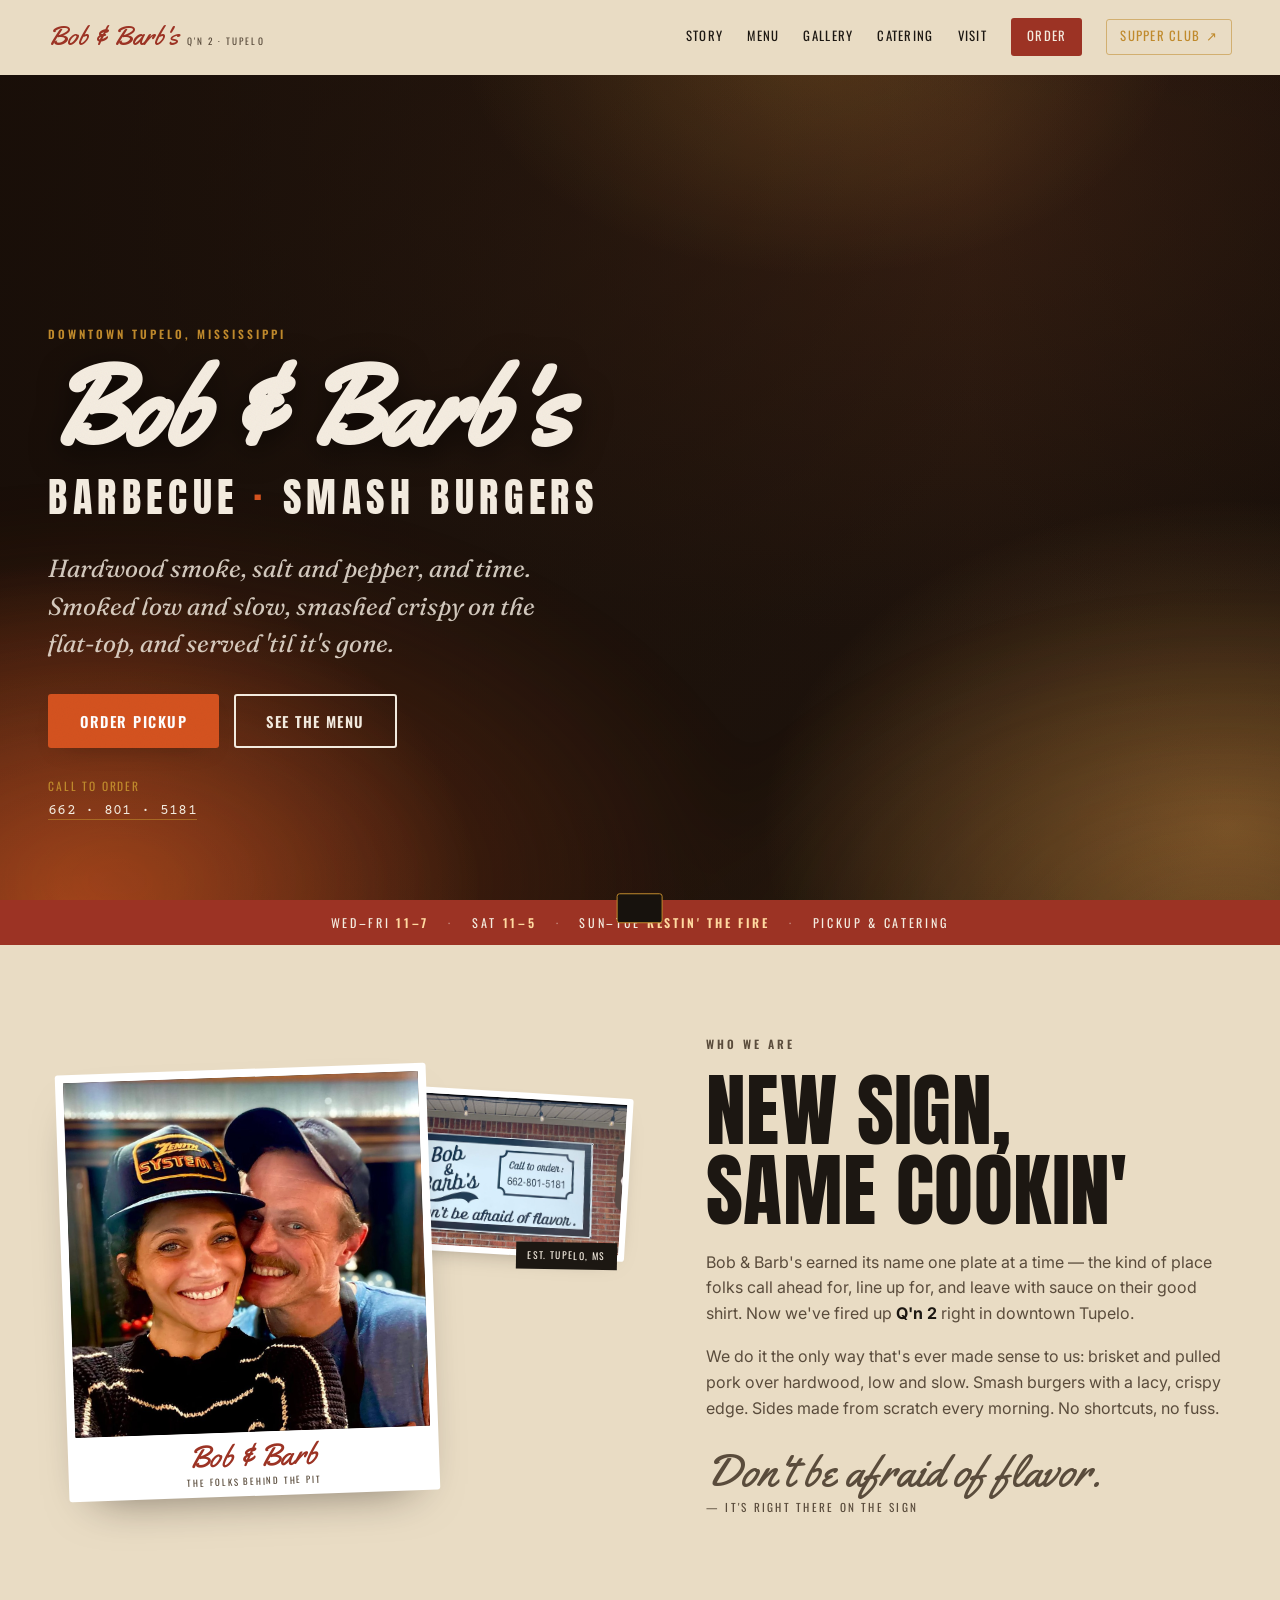
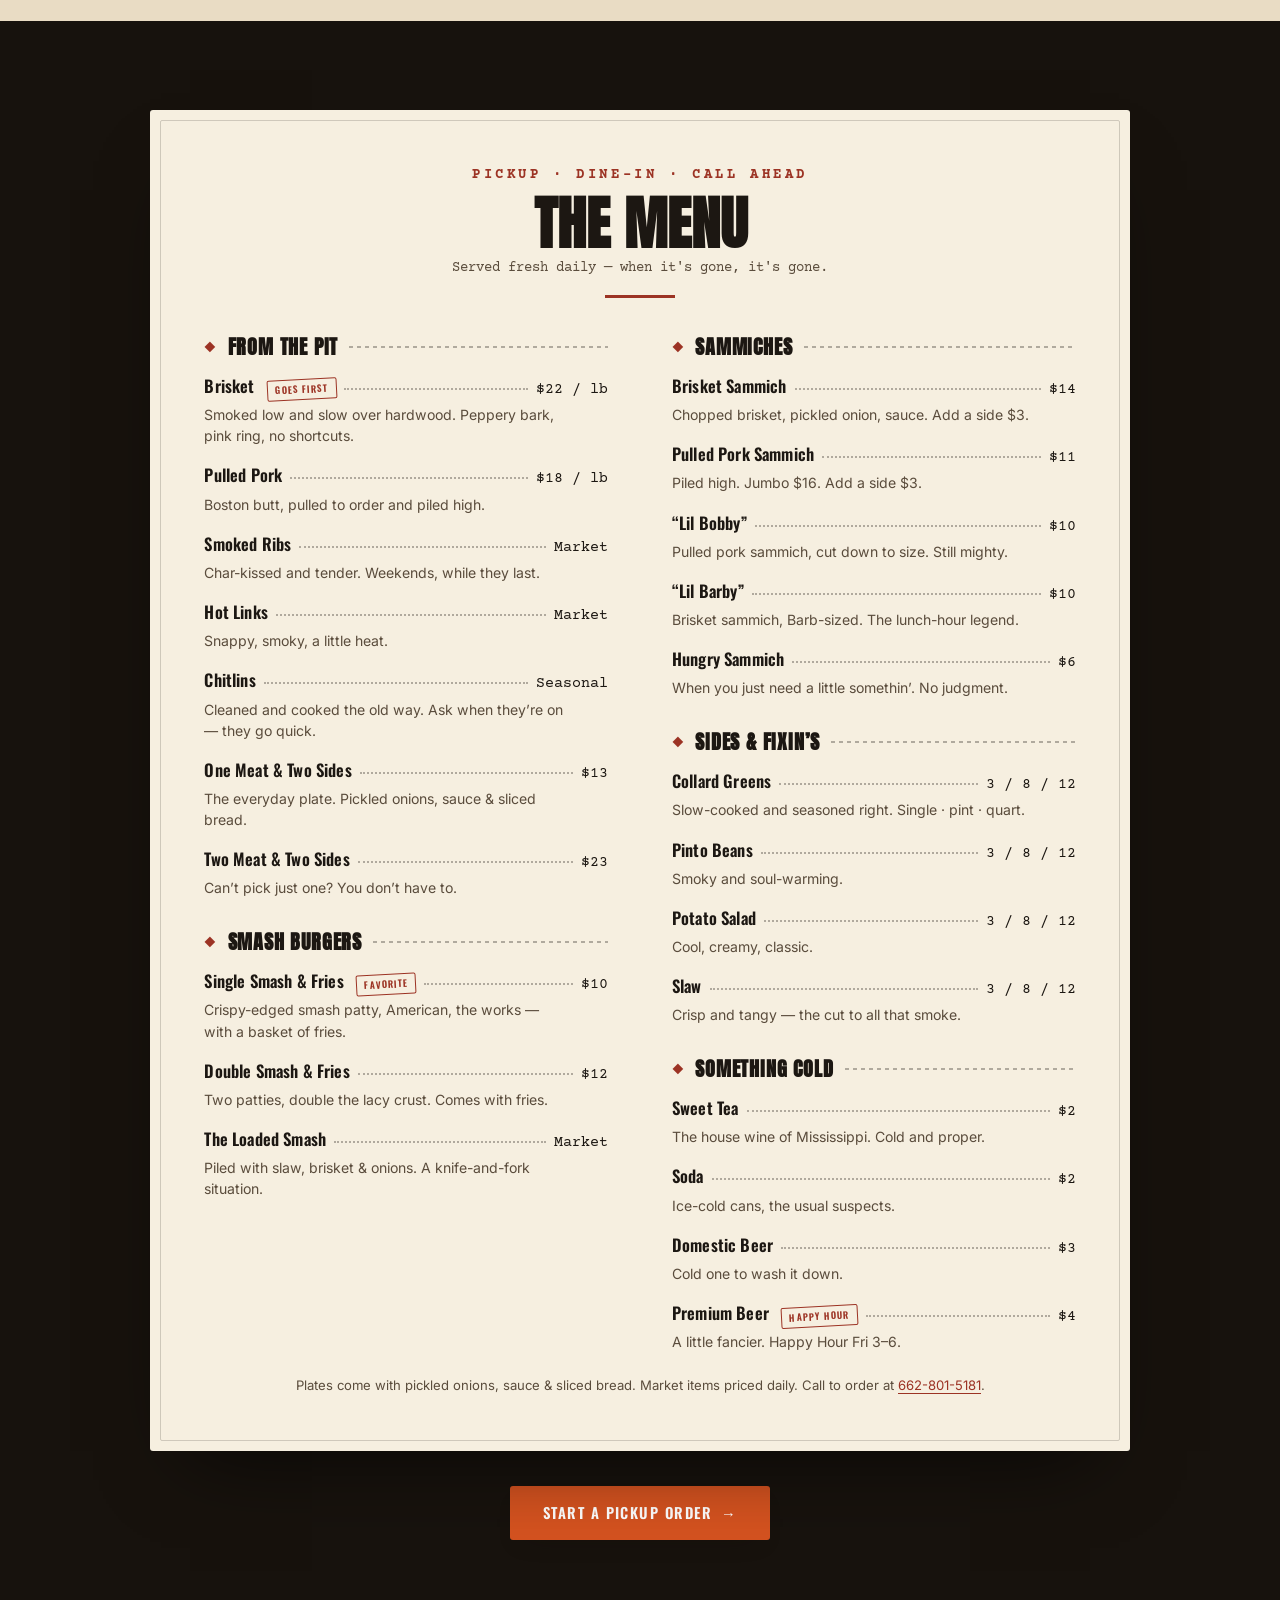
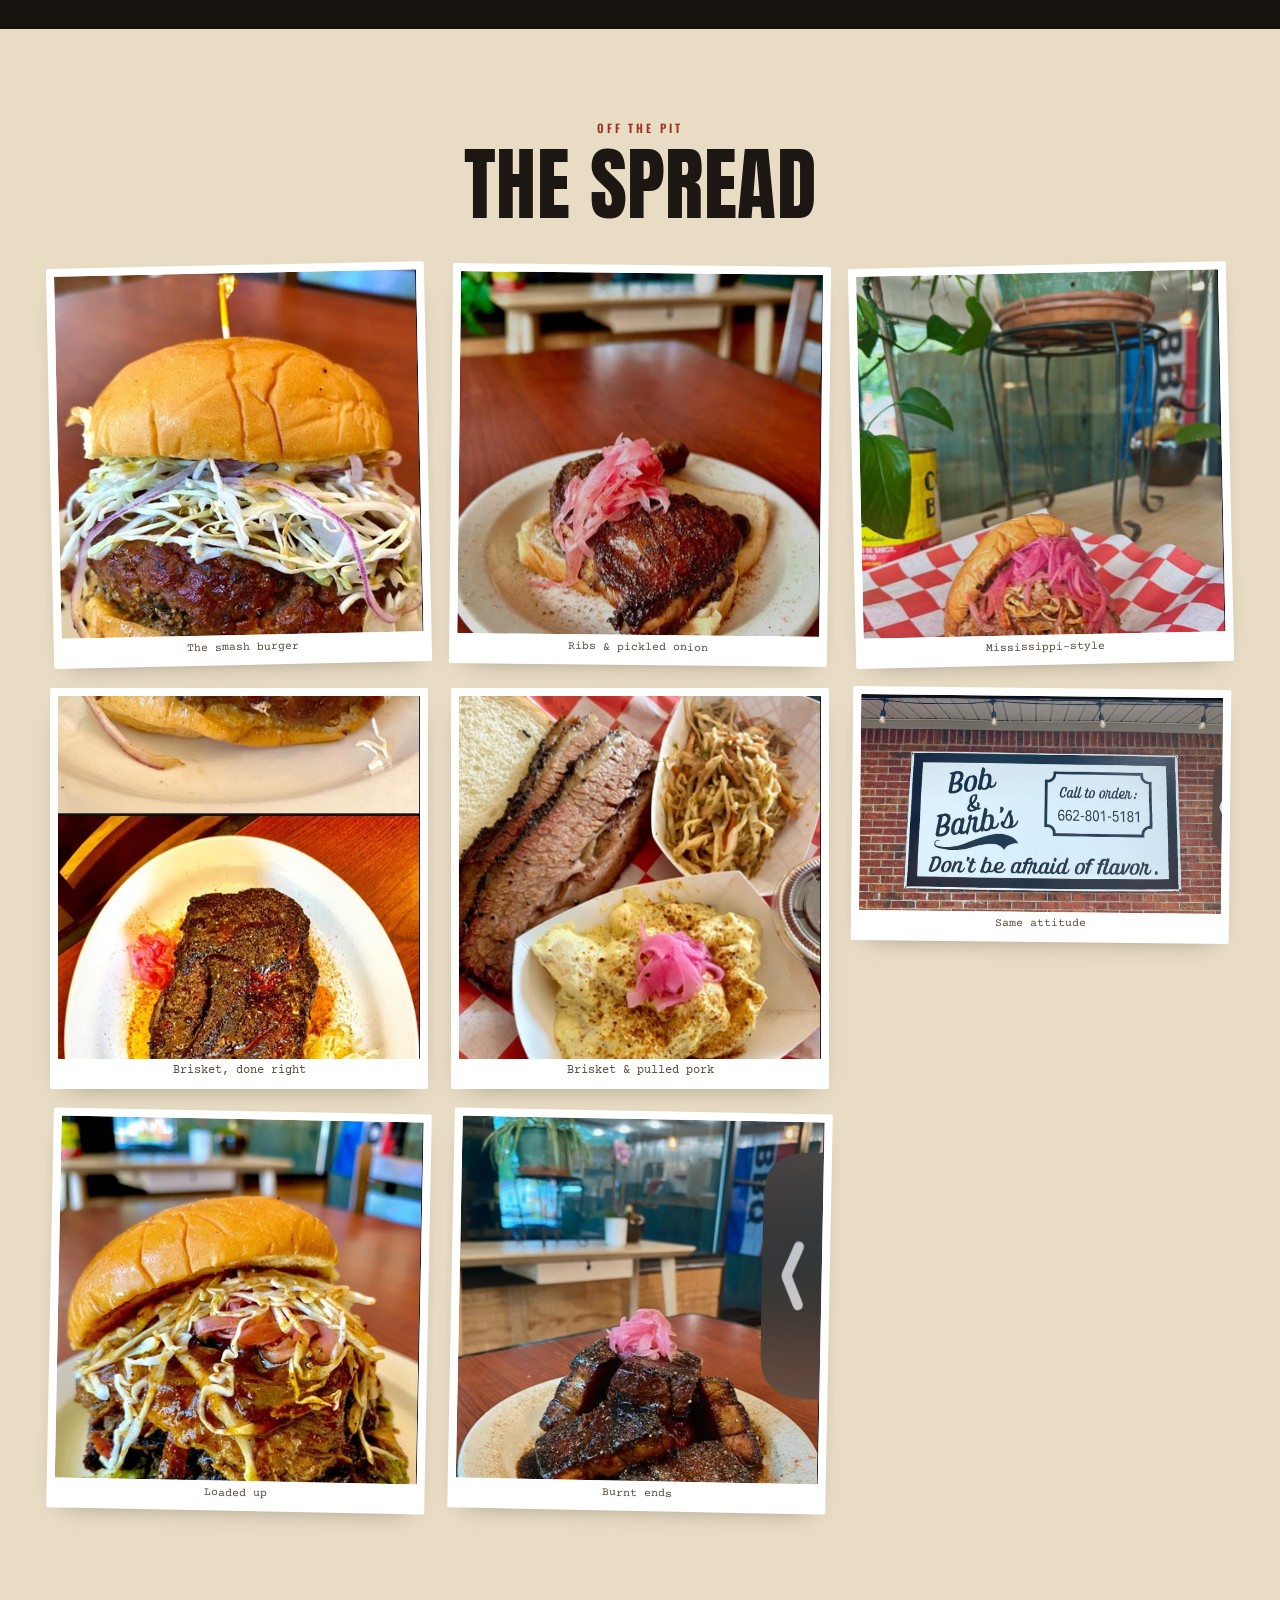
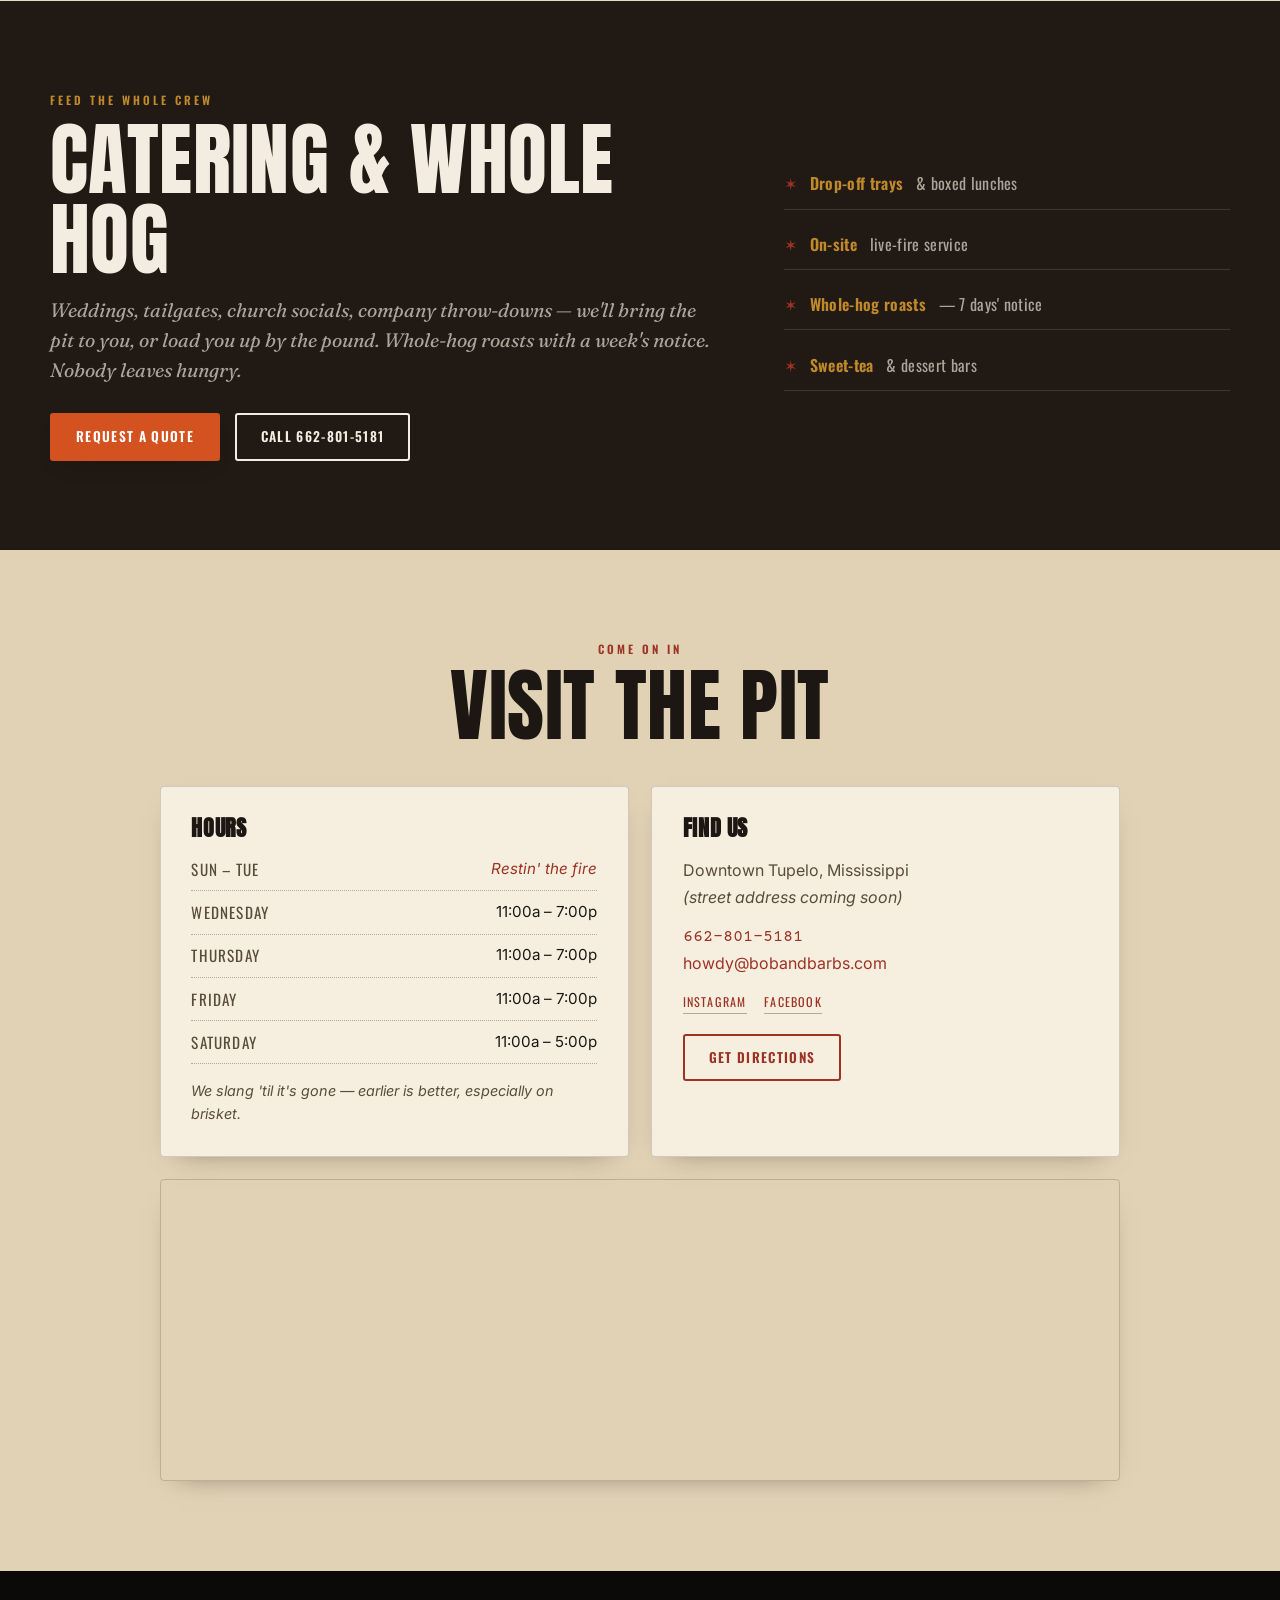
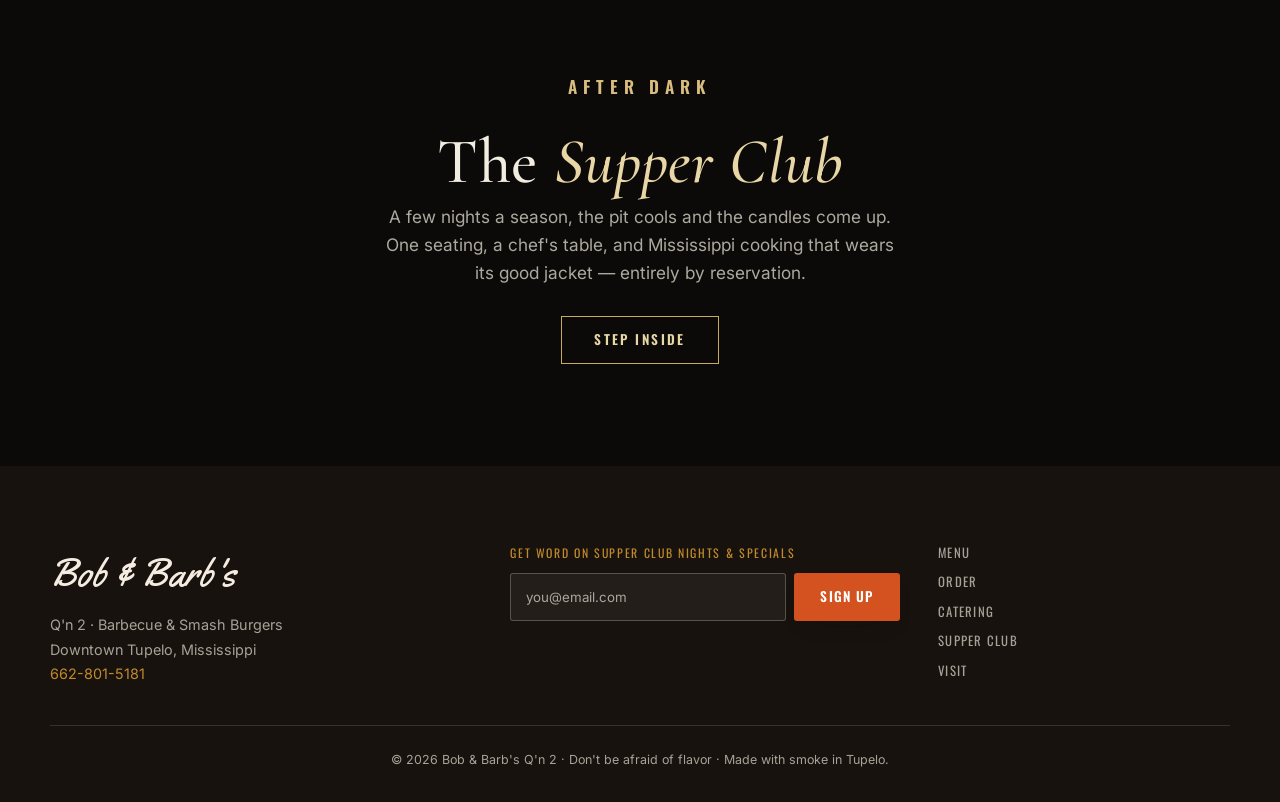
==== commit cc41723a: "Add Bob & Barb portrait to the Pit story section Incorporate the owners' photo into the "Who we are"" ====
--- a/index.html
+++ b/index.html
@@ -3,472 +3,297 @@
 <head>
   <meta charset="UTF-8" />
   <meta name="viewport" content="width=device-width, initial-scale=1.0" />
-  <title>Bob &amp; Barb's Q'n 2 &mdash; BBQ, Smash Burgers &amp; Supper Club · Tupelo, MS</title>
-  <meta name="description" content="Bob &amp; Barb's Q'n 2: low-and-slow Mississippi barbecue and smash burgers by day, a reservation-only supper club on select weekend nights. Now in downtown Tupelo. Don't be afraid of flavor." />
-
-  <!-- Open Graph / Twitter -->
-  <meta property="og:title" content="Bob &amp; Barb's — Barbecue &amp; Supper Club" />
-  <meta property="og:description" content="Pit-smoked all day. Candlelit on weekend nights. Downtown Tupelo, Mississippi." />
+  <title>Bob &amp; Barb's Q'n 2 — Barbecue &amp; Smash Burgers · Downtown Tupelo, MS</title>
+  <meta name="description" content="Hardwood-smoked Mississippi barbecue and smash burgers in downtown Tupelo. Brisket, pulled pork, ribs, sammiches and scratch sides — served 'til it's gone. Don't be afraid of flavor. Call to order: 662-801-5181." />
+
+  <meta property="og:title" content="Bob &amp; Barb's Q'n 2 — Barbecue &amp; Smash Burgers" />
+  <meta property="og:description" content="Hardwood-smoked barbecue and smash burgers in downtown Tupelo, Mississippi. Don't be afraid of flavor." />
   <meta property="og:type" content="restaurant" />
-  <meta property="og:image" content="assets/logo.svg" />
+  <meta property="og:image" content="assets/gallery/combo.jpg" />
   <meta name="twitter:card" content="summary_large_image" />
-  <meta name="theme-color" content="#16100d" />
+  <meta name="theme-color" content="#e9dcc4" />
 
   <link rel="preconnect" href="https://fonts.googleapis.com" />
   <link rel="preconnect" href="https://fonts.gstatic.com" crossorigin />
-  <link href="https://fonts.googleapis.com/css2?family=Bebas+Neue&family=Oswald:wght@300;400;500;600;700&family=Playfair+Display:ital,wght@0,500;0,700;0,900;1,500&family=Rye&family=Yellowtail&family=Inter:wght@300;400;500;600&display=swap" rel="stylesheet" />
-  <link rel="stylesheet" href="css/styles.css" />
+  <link href="https://fonts.googleapis.com/css2?family=Anton&family=Oswald:wght@300;400;500;600;700&family=Inter:wght@300;400;500;600&family=Yellowtail&family=Courier+Prime:ital@0;1&family=Fraunces:ital,opsz,wght@0,9..144,500;1,9..144,400;1,9..144,500&family=Cormorant+Garamond:ital,wght@0,500;1,500&display=swap" rel="stylesheet" />
+  <link rel="stylesheet" href="css/base.css" />
+  <link rel="stylesheet" href="css/pit.css" />
   <link rel="icon" href="assets/logo.svg" type="image/svg+xml" />
   <link rel="apple-touch-icon" href="assets/logo.svg" />
   <link rel="manifest" href="manifest.webmanifest" />
 
-  <!-- Structured data: helps Google show hours, location & menu -->
   <script type="application/ld+json">
   {
     "@context": "https://schema.org",
-    "@type": "BarOrPub",
-    "name": "Bob & Barb's Q'n 2 — Barbecue, Burgers & Supper Club",
+    "@type": "BarBecueRestaurant",
+    "name": "Bob & Barb's Q'n 2",
     "slogan": "Don't be afraid of flavor.",
     "servesCuisine": ["Barbecue", "Burgers", "Southern", "American"],
     "priceRange": "$$",
     "telephone": "+1-662-801-5181",
     "email": "howdy@bobandbarbs.com",
     "url": "https://bobandbarbs.com",
-    "address": {
-      "@type": "PostalAddress",
-      "addressLocality": "Tupelo",
-      "addressRegion": "MS",
-      "addressCountry": "US"
-    },
+    "image": "https://bobandbarbs.com/assets/gallery/combo.jpg",
+    "address": { "@type": "PostalAddress", "addressLocality": "Tupelo", "addressRegion": "MS", "addressCountry": "US" },
     "openingHoursSpecification": [
       { "@type": "OpeningHoursSpecification", "dayOfWeek": ["Wednesday","Thursday","Friday"], "opens": "11:00", "closes": "19:00" },
       { "@type": "OpeningHoursSpecification", "dayOfWeek": "Saturday", "opens": "11:00", "closes": "17:00" }
     ],
-    "acceptsReservations": "True"
+    "acceptsReservations": "False"
   }
   </script>
 </head>
-<body class="is-day">
-
-  <!-- ============ SMOKE / GRAIN OVERLAY ============ -->
+<body class="pit">
+  <a href="#menu" class="skip">Skip to the menu</a>
   <div class="grain" aria-hidden="true"></div>
 
   <!-- ============ NAV ============ -->
   <header class="nav" id="nav">
-    <a href="#top" class="nav__brand" aria-label="Bob and Barb's home">
-      <img src="assets/logo.svg" alt="" class="nav__brand-mark" width="40" height="40" />
-      <span class="nav__brand-text">
-        <span class="nav__brand-script">Bob &amp; Barb's</span>
-        <span class="nav__brand-sub">Q'N 2 · TUPELO</span>
-      </span>
+    <a href="#top" class="brand" aria-label="Bob and Barb's, home">
+      <span class="brand__script">Bob &amp; Barb's</span>
+      <span class="brand__sub">Q'n 2 · Tupelo</span>
     </a>
 
     <nav class="nav__links" id="navLinks" aria-label="Primary">
       <a href="#story">Story</a>
       <a href="#menu">Menu</a>
       <a href="#gallery">Gallery</a>
-      <a href="#order" class="nav__cta-soft pit-only">Order</a>
-      <a href="#reserve">Supper Club</a>
+      <a href="#catering">Catering</a>
       <a href="#visit">Visit</a>
+      <a href="order.html" class="nav__order">Order</a>
+      <a href="supper-club.html" class="nav__supper">Supper Club <span aria-hidden="true">&#x2197;&#xFE0E;</span></a>
     </nav>
 
-    <div class="nav__right">
-      <button class="mode-toggle" id="modeToggle" aria-pressed="false" title="Switch between the daytime Pit and the nighttime Supper Club">
-        <span class="mode-toggle__hint" id="modeHint">Tap to switch</span>
-        <span class="mode-toggle__pill">
-          <span class="mode-toggle__track">
-            <span class="mode-toggle__thumb"></span>
-          </span>
-          <span class="mode-toggle__label" id="modeLabel">The Pit</span>
-        </span>
-      </button>
-      <button class="nav__burger" id="navBurger" aria-label="Menu" aria-expanded="false">
-        <span></span><span></span><span></span>
-      </button>
-    </div>
+    <button class="burger" id="burger" aria-label="Menu" aria-expanded="false">
+      <span></span><span></span><span></span>
+    </button>
   </header>
 
   <!-- ============ HERO ============ -->
   <section class="hero" id="top">
-    <canvas class="hero__embers" id="embers" aria-hidden="true"></canvas>
-    <div class="hero__smoke" aria-hidden="true"></div>
-
-    <!-- The pit, on the plate. Bleeds off the right on desktop; becomes a
-         darkened full-bleed backdrop on phones. Decorative (the Gallery
-         carries captioned versions) — swap the src to change the hero shot. -->
-    <div class="hero__media" aria-hidden="true">
-      <img class="hero__media-img" src="assets/gallery/combo.jpg" alt=""
-           width="424" height="424" fetchpriority="high" decoding="async" />
-    </div>
+    <div class="hero__photo" aria-hidden="true"></div>
+    <div class="hero__veil" aria-hidden="true"></div>
+    <div class="hero__glow" aria-hidden="true"></div>
+    <div class="hero__smoke" data-anim aria-hidden="true"></div>
 
     <div class="hero__inner">
-      <img src="assets/logo.svg" alt="Bob and Barb's crest" class="hero__crest reveal" width="120" height="120" />
-      <p class="hero__eyebrow reveal" data-delay="1" id="heroEyebrow">Same name. Same attitude. Now in Tupelo.</p>
-      <h1 class="hero__title">
-        <span class="hero__title-script reveal">Bob &amp; Barb's</span>
-        <span class="hero__title-slab reveal" data-delay="1" id="heroSlab">Q'n 2 · BBQ &amp; Smash Burgers</span>
+      <p class="hero__eyebrow eyebrow reveal">Downtown Tupelo, Mississippi</p>
+      <h1>
+        <span class="hero__wordmark reveal d1">Bob &amp; Barb's</span>
       </h1>
-      <p class="hero__tag reveal" data-delay="2" id="heroTag">
-        BBQ &amp; smash burgers, smoked low and slow. Don't be afraid of flavor.
-      </p>
-
-      <div class="hero__cta reveal" data-delay="3">
-        <a href="#order" class="btn btn--ember pit-only" data-toast-order>Order on Toast</a>
-        <a href="#reserve" class="btn btn--ghost supper-only" data-resy>Reserve on Resy</a>
-        <a href="#reserve" class="btn btn--ghost pit-only">Reserve a Night</a>
-      </div>
-
-      <div class="hero__meta reveal" data-delay="4">
-        <span id="heroMetaLead"><strong>Now slangin'</strong> · Downtown Tupelo, MS</span>
-        <span class="hero__meta-dot">•</span>
-        <span id="heroHours">Wed–Fri 11–7 · Sat 11–5 · til it's gone</span>
-      </div>
-    </div>
-
-    <a href="#story" class="hero__scroll" aria-label="Scroll down">
-      <span class="hero__scroll-line"></span>
-      <span class="hero__scroll-text" id="heroScrollText">smell that?</span>
-    </a>
-  </section>
-
-  <!-- ============ MARQUEE ============ -->
-  <div class="marquee pit-only" aria-hidden="true">
-    <div class="marquee__track">
-      <span>Smash Burgers</span><span class="marquee__dot">🔥</span>
-      <span>Brisket</span><span class="marquee__dot">🔥</span>
-      <span>Pulled Pork</span><span class="marquee__dot">🔥</span>
-      <span>Smoked Ribs</span><span class="marquee__dot">🔥</span>
-      <span>Lil Bobby</span><span class="marquee__dot">🔥</span>
-      <span>Lil Barby</span><span class="marquee__dot">🔥</span>
-      <span>Chitlins</span><span class="marquee__dot">🔥</span>
-      <span>Don't Be Afraid of Flavor</span><span class="marquee__dot">🔥</span>
-      <!-- duplicate for seamless loop -->
-      <span>Smash Burgers</span><span class="marquee__dot">🔥</span>
-      <span>Brisket</span><span class="marquee__dot">🔥</span>
-      <span>Pulled Pork</span><span class="marquee__dot">🔥</span>
-      <span>Smoked Ribs</span><span class="marquee__dot">🔥</span>
-      <span>Lil Bobby</span><span class="marquee__dot">🔥</span>
-      <span>Lil Barby</span><span class="marquee__dot">🔥</span>
-      <span>Chitlins</span><span class="marquee__dot">🔥</span>
-      <span>Don't Be Afraid of Flavor</span><span class="marquee__dot">🔥</span>
-    </div>
+      <p class="hero__title reveal d2">Barbecue <b>·</b> Smash Burgers</p>
+      <p class="hero__tag reveal d2">
+        Hardwood smoke, salt and pepper, and time. Smoked low and slow,
+        smashed crispy on the flat-top, and served 'til it's gone.
+      </p>
+      <div class="hero__cta reveal d3">
+        <a href="order.html" class="btn btn--ember btn--lg">Order Pickup</a>
+        <a href="#menu" class="btn btn--cream btn--lg">See the Menu</a>
+      </div>
+      <p class="hero__call reveal d4">
+        <span>Call to order</span>
+        <a href="tel:+16628015181">662 · 801 · 5181</a>
+      </p>
+    </div>
+  </section>
+
+  <!-- ============ HOURS STRIP ============ -->
+  <div class="strip">
+    <span>Wed–Fri <b>11–7</b></span><i>·</i>
+    <span>Sat <b>11–5</b></span><i>·</i>
+    <span>Sun–Tue <b>Restin' the fire</b></span><i>·</i>
+    <span>Pickup &amp; Catering</span>
   </div>
 
   <!-- ============ STORY ============ -->
   <section class="story section" id="story">
-    <div class="story__grid">
-      <div class="story__art reveal">
-        <div class="story__art-frame story__art-frame--photo">
-          <img id="storyImg" src="assets/gallery/sign.jpg" alt="Bob &amp; Barb's sign: Don't be afraid of flavor" loading="lazy" />
-        </div>
-      </div>
-
-      <div class="story__copy" id="storyCopy">
-        <p class="kicker reveal" id="storyKicker">The Story</p>
-        <h2 class="reveal" id="storyTitle">New sign. Same <em>attitude.</em></h2>
-        <div id="storyBody">
-          <p class="reveal">
-            Bob &amp; Barb's earned its name one plate at a time &mdash; the kind of
-            place where folks call ahead, line up, and leave with sauce on their
-            Sunday best. Now we're firing up <strong>Q'n 2</strong> in
-            <strong>downtown Tupelo</strong>, same recipes, same big flavor,
-            brand-new pit.
-          </p>
-          <p class="reveal">
-            It's done the only way that's ever made sense to us: hardwood smoke,
-            salt and pepper, and <strong>time</strong>. Brisket and pulled pork low
-            and slow, smash burgers with a lacy crispy edge, sides made from
-            scratch. No shortcuts. <strong>Don't be afraid of flavor.</strong>
-          </p>
-          <p class="reveal story__twist">
-            And on a few special weekend nights, we kill the lights, light the
-            candles, and the pit becomes <strong>a supper club</strong> &mdash;
-            white tablecloths, a chef's menu, and barbecue that wears a tie.
-          </p>
-        </div>
-
-        <div class="story__stats reveal pit-only">
-          <div class="stat"><span class="stat__num" data-count="2">0</span><span class="stat__label">locations &amp; counting</span></div>
-          <div class="stat"><span class="stat__num" data-count="100">0</span><span class="stat__label">% scratch-made</span></div>
-          <div class="stat"><span class="stat__num" data-count="4">0</span><span class="stat__label">sides, made fresh</span></div>
-        </div>
+    <div class="wrap story__grid">
+      <div class="story__photo reveal">
+        <figure class="snap snap--couple">
+          <img src="assets/gallery/bob-barb.jpg" alt="Bob &amp; Barb, the folks behind the pit, cheek to cheek and grinning in their ballcaps" width="1000" height="1232" loading="lazy" />
+          <figcaption class="snap__cap">
+            Bob &amp; Barb
+            <span>the folks behind the pit</span>
+          </figcaption>
+        </figure>
+        <figure class="snap snap--sign" aria-hidden="true">
+          <img src="assets/gallery/sign.jpg" alt="" loading="lazy" />
+        </figure>
+      </div>
+      <div class="story__copy">
+        <p class="eyebrow reveal">Who we are</p>
+        <h2 class="h-poster reveal d1">New&nbsp;sign,<br>same&nbsp;cookin'</h2>
+        <p class="reveal d1">
+          Bob &amp; Barb's earned its name one plate at a time — the kind of place
+          folks call ahead for, line up for, and leave with sauce on their good
+          shirt. Now we've fired up <strong>Q'n 2</strong> right in downtown Tupelo.
+        </p>
+        <p class="reveal d2">
+          We do it the only way that's ever made sense to us: brisket and pulled
+          pork over hardwood, low and slow. Smash burgers with a lacy, crispy
+          edge. Sides made from scratch every morning. No shortcuts, no fuss.
+        </p>
+        <p class="story__quote reveal d3">
+          Don't be afraid of flavor.
+          <span>— it's right there on the sign</span>
+        </p>
       </div>
     </div>
   </section>
 
   <!-- ============ MENU ============ -->
   <section class="menu section" id="menu">
-    <div class="section__head">
-      <p class="kicker reveal" id="menuKicker">The Goods</p>
-      <h2 class="reveal" id="menuTitle">The Menu</h2>
-      <p class="section__lede reveal" id="menuLede">
-        Smoked meats by the pound, smash burgers off the flat-top, sammiches and
-        scratch-made sides. When it's gone, it's gone &mdash; so don't dawdle.
-      </p>
-    </div>
-
-    <div class="menu__tabs reveal" id="menuTabs" role="tablist" aria-label="Menu categories">
-      <button class="menu__tab is-active" data-cat="pit" role="tab">From the Pit</button>
-      <button class="menu__tab" data-cat="burgers" role="tab">Smash Burgers</button>
-      <button class="menu__tab" data-cat="sammich" role="tab">Sammiches</button>
-      <button class="menu__tab" data-cat="sides" role="tab">Sides &amp; Fixin's</button>
-      <button class="menu__tab" data-cat="chitlins" role="tab">Chitlins</button>
-      <button class="menu__tab" data-cat="sips" role="tab">Sips</button>
-      <button class="menu__tab menu__tab--night" data-cat="supper" role="tab">Supper Club ✦</button>
-    </div>
-
-    <div class="menu__grid" id="menuGrid" role="tabpanel"><!-- JS injects items --></div>
-
-    <p class="menu__note reveal" id="menuNote">
-      Plates served with pickled onions, sauce &amp; sliced bread. Sides by the
-      single, pint, or quart. Market items priced daily &mdash; call to order at
-      <a href="tel:+16628015181">662-801-5181</a>.
-    </p>
+    <div class="menu__sheet reveal">
+      <div class="menu__masthead">
+        <p class="eyebrow">Pickup · Dine-in · Call ahead</p>
+        <h2>The Menu</h2>
+        <p>Served fresh daily — when it's gone, it's gone.</p>
+        <div class="menu__rule"></div>
+      </div>
+      <div class="menu__cols" id="menuCols"><!-- JS builds the sheet --></div>
+      <p class="menu__foot">
+        Plates come with pickled onions, sauce &amp; sliced bread. Market items priced daily.
+        Call to order at <a href="tel:+16628015181">662-801-5181</a>.
+      </p>
+    </div>
+    <div class="menu__belowcta reveal">
+      <a href="order.html" class="btn btn--ember btn--lg">Start a Pickup Order <span class="btn__arrow" aria-hidden="true">→</span></a>
+    </div>
   </section>
 
   <!-- ============ GALLERY ============ -->
   <section class="gallery section" id="gallery">
-    <div class="section__head">
-      <p class="kicker reveal">Eye Candy</p>
-      <h2 class="reveal">The Gallery</h2>
-      <p class="section__lede reveal">Smoke rings, char, and the good kind of mess.</p>
-    </div>
-
-    <div class="gallery__grid" id="galleryGrid"><!-- JS injects tiles --></div>
-  </section>
-
-  <!-- ============ ORDER (Pit only) ============ -->
-  <section class="order section pit-only" id="order">
-    <div class="order__inner">
-      <div class="order__copy">
-        <p class="kicker reveal">To Go</p>
-        <h2 class="reveal">Order the Pit</h2>
-        <p class="section__lede reveal">
-          Pickup &amp; curbside in downtown Tupelo. Tap a crowd-pleaser to start a tray,
-          then send it to the kitchen.
-        </p>
-
-        <ol class="order__steps reveal">
-          <li><span>1</span> Build your tray below (or browse the full menu)</li>
-          <li><span>2</span> Call it in at <a href="tel:+16628015181"><strong>662-801-5181</strong></a></li>
-          <li><span>3</span> Pick it up hot at <strong>the downtown counter</strong></li>
-        </ol>
-      </div>
-
-      <div class="order__builder reveal">
-        <h3 class="order__builder-title">Quick Tray</h3>
-        <div class="order__items" id="orderItems"><!-- JS injects quick items --></div>
-
-        <div class="order__summary">
-          <div class="order__summary-line">
-            <span>Your tray</span>
-            <span id="orderCount">0 items</span>
-          </div>
-          <div class="order__summary-total">
-            <span>Subtotal</span>
-            <span id="orderTotal">$0.00</span>
-          </div>
-          <a href="#" class="btn btn--ember btn--block" id="orderSend">Order on Toast</a>
-          <p class="order__fineprint">
-            Checkout &amp; pay online through <strong>Toast</strong>. Add your
-            Toast link in <code>js/main.js</code> (<code>TOAST_ORDER_URL</code>)
-            to go live.
-          </p>
+    <div class="gallery__head">
+      <p class="eyebrow reveal">Off the pit</p>
+      <h2 class="h-poster reveal d1">The Spread</h2>
+    </div>
+    <div class="gallery__grid" id="galleryGrid"><!-- JS builds tiles --></div>
+  </section>
+
+  <!-- ============ CATERING ============ -->
+  <section class="catering section" id="catering">
+    <div class="wrap catering__grid">
+      <div class="catering__copy">
+        <p class="eyebrow eyebrow--cream reveal">Feed the whole crew</p>
+        <h2 class="h-poster reveal d1">Catering &amp; Whole Hog</h2>
+        <p class="lede reveal d1">
+          Weddings, tailgates, church socials, company throw-downs — we'll bring
+          the pit to you, or load you up by the pound. Whole-hog roasts with a
+          week's notice. Nobody leaves hungry.
+        </p>
+        <div class="catering__cta reveal d2">
+          <a href="mailto:howdy@bobandbarbs.com?subject=Catering%20Inquiry" class="btn btn--ember">Request a Quote</a>
+          <a href="tel:+16628015181" class="btn btn--cream">Call 662-801-5181</a>
         </div>
       </div>
-    </div>
-  </section>
-
-  <!-- ============ RESERVE / SUPPER CLUB ============ -->
-  <section class="reserve section" id="reserve">
-    <div class="reserve__glow" aria-hidden="true"></div>
-    <div class="reserve__inner">
-      <div class="reserve__copy">
-        <p class="kicker kicker--gold reveal">After Dark</p>
-        <h2 class="reveal">The <em>Supper Club</em></h2>
-        <p class="section__lede reveal">
-          A handful of nights a season, the pit puts on its good jacket. One seating,
-          one chef's menu, candlelight and vinyl. Pick an open night below &mdash;
-          seats go fast.
-        </p>
-
-        <div class="reserve__cal reveal" id="reserveCal">
-          <div class="reserve__cal-head">
-            <button type="button" id="calPrev" aria-label="Previous month">‹</button>
-            <span class="reserve__cal-month" id="calMonth" aria-live="polite"></span>
-            <button type="button" id="calNext" aria-label="Next month">›</button>
-          </div>
-          <div class="reserve__cal-dow" aria-hidden="true">
-            <span>Su</span><span>Mo</span><span>Tu</span><span>We</span><span>Th</span><span>Fr</span><span>Sa</span>
-          </div>
-          <div class="reserve__cal-grid" id="calGrid" role="grid" aria-label="Supper Club nights"><!-- JS --></div>
-          <div class="reserve__cal-legend">
-            <span><i class="open"></i> Booking</span>
-            <span><i class="few"></i> Few left</span>
-            <span><i class="full"></i> Sold out</span>
-          </div>
-        </div>
-      </div>
-
-      <aside class="reserve__detail reveal" id="reserveDetail" aria-live="polite"><!-- JS injects selected night --></aside>
-    </div>
-  </section>
-
-  <!-- ============ CATERING (Pit only) ============ -->
-  <section class="catering section pit-only" id="catering">
-    <div class="catering__inner reveal">
-      <div class="catering__copy">
-        <p class="kicker kicker--gold">Feed the Whole Crew</p>
-        <h2>Catering &amp; <em>Whole Hog</em></h2>
-        <p class="section__lede">
-          Weddings, tailgates, church socials, company throw-downs &mdash; we'll
-          bring the pit to you, or load you up by the pound. Whole-hog roasts
-          with a week's notice. Nobody leaves hungry.
-        </p>
-        <div class="catering__cta">
-          <a href="mailto:howdy@bobandbarbs.com?subject=Catering%20Inquiry" class="btn btn--ember">Request a Quote</a>
-          <a href="tel:+16628015181" class="btn btn--ghost btn--on-dark">Call 662-801-5181</a>
-        </div>
-      </div>
-      <ul class="catering__list">
-        <li><span>🍖</span> Drop-off trays &amp; box lunches</li>
-        <li><span>🔥</span> On-site pit &amp; live-fire service</li>
-        <li><span>🐖</span> Whole-hog roasts (7 days' notice)</li>
-        <li><span>🥧</span> Dessert &amp; sweet-tea bars</li>
+      <ul class="catering__list reveal d2">
+        <li><b>Drop-off trays</b> &amp; boxed lunches</li>
+        <li><b>On-site</b> live-fire service</li>
+        <li><b>Whole-hog roasts</b> — 7 days' notice</li>
+        <li><b>Sweet-tea</b> &amp; dessert bars</li>
       </ul>
     </div>
   </section>
 
-  <!-- ============ PRIVATE DINING (Supper Club only) ============ -->
-  <section class="private section supper-only" id="private">
-    <div class="private__inner reveal">
-      <div class="private__copy">
-        <p class="kicker kicker--gold">By Invitation</p>
-        <h2>Private Dining &amp; <em>The Cellar</em></h2>
-        <p class="section__lede">
-          For those who prefer the evening to themselves. A discreet private room,
-          full buyouts, and bespoke menus composed with the chef. Our reserve
-          cellar and a dedicated captain see to every detail.
-        </p>
-        <div class="private__cta">
-          <a href="mailto:howdy@bobandbarbs.com?subject=Private%20Dining%20Inquiry" class="btn btn--gold">Inquire Privately</a>
-          <a href="#reserve" class="btn btn--ghost btn--on-dark" data-resy>Membership &amp; Reservations</a>
-        </div>
-      </div>
-      <ul class="private__list">
-        <li><span>✦</span> The Cellar Room · seats up to 12</li>
-        <li><span>✦</span> Full buyouts &amp; bespoke tasting menus</li>
-        <li><span>✦</span> Sommelier pairings from the reserve list</li>
-        <li><span>✦</span> Dedicated captain &amp; valet on request</li>
-      </ul>
-    </div>
-  </section>
-
-  <!-- ============ FAQ ============ -->
-  <section class="faq section" id="faq">
-    <div class="section__head">
-      <p class="kicker reveal">Good Questions</p>
-      <h2 class="reveal">Before You Come</h2>
-    </div>
-    <div class="faq__list reveal" id="faqList"><!-- JS injects --></div>
-  </section>
-
-  <!-- ============ VISIT / CONTACT ============ -->
+  <!-- ============ VISIT ============ -->
   <section class="visit section" id="visit">
-    <div class="section__head">
-      <p class="kicker reveal">Come On In</p>
-      <h2 class="reveal">Visit Us</h2>
-    </div>
-
+    <div class="visit__head">
+      <p class="eyebrow reveal">Come on in</p>
+      <h2 class="h-poster reveal d1">Visit the Pit</h2>
+    </div>
     <div class="visit__grid">
-      <div class="visit__card reveal">
-        <h3>The Pit · Daytime</h3>
-        <ul class="visit__hours">
-          <li><span>Sun – Tue</span><span class="visit__closed">Restin' the fire</span></li>
-          <li><span>Wed – Fri</span><span>11:00a – 7:00p</span></li>
-          <li><span>Sat</span><span>11:00a – 5:00p</span></li>
-          <li><span>Happy Hour</span><span>Fri 3 – 6p</span></li>
+      <div class="card reveal">
+        <h3>Hours</h3>
+        <ul class="hours">
+          <li><span>Sun – Tue</span><span class="closed">Restin' the fire</span></li>
+          <li><span>Wednesday</span><span>11:00a – 7:00p</span></li>
+          <li><span>Thursday</span><span>11:00a – 7:00p</span></li>
+          <li><span>Friday</span><span>11:00a – 7:00p</span></li>
+          <li><span>Saturday</span><span>11:00a – 5:00p</span></li>
         </ul>
-        <p class="visit__smallnote">We slang 'til it's gone &mdash; earlier is better.</p>
-      </div>
-
-      <div class="visit__card visit__card--night reveal">
-        <h3>The Supper Club · Nights ✦</h3>
-        <p>Select Friday &amp; Saturday evenings. One seating at 7:00p.</p>
-        <p>By reservation only.</p>
-        <a href="#reserve" class="btn btn--gold btn--sm">See the Calendar</a>
-      </div>
-
-      <div class="visit__card visit__card--find reveal">
+        <p class="visit__note">We slang 'til it's gone — earlier is better, especially on brisket.</p>
+      </div>
+      <div class="card find reveal d1">
         <h3>Find Us</h3>
         <address>
-          Downtown Tupelo, MS<br />
-          <span class="visit__tba">(street address coming soon)</span>
+          Downtown Tupelo, Mississippi<br />
+          <em>(street address coming soon)</em>
         </address>
-        <p>
-          <a href="tel:+16628015181">662-801-5181</a> &middot; <em>call to order</em><br />
-          <a href="mailto:howdy@bobandbarbs.com">howdy@bobandbarbs.com</a>
-        </p>
-        <div class="visit__socials">
-          <a href="https://instagram.com/bnbqn2" target="_blank" rel="noopener" aria-label="Instagram @bnbqn2">Instagram</a>
-          <a href="https://facebook.com/p/Bob-Barbs-61570104896567/" target="_blank" rel="noopener" aria-label="Facebook">Facebook</a>
+        <p class="find__phone"><a href="tel:+16628015181">662-801-5181</a></p>
+        <p><a href="mailto:howdy@bobandbarbs.com">howdy@bobandbarbs.com</a></p>
+        <div class="find__socials">
+          <a href="https://instagram.com/bnbqn2" target="_blank" rel="noopener">Instagram</a>
+          <a href="https://facebook.com/p/Bob-Barbs-61570104896567/" target="_blank" rel="noopener">Facebook</a>
         </div>
-        <a class="btn btn--ghost btn--sm" href="https://maps.google.com/?q=Downtown+Tupelo+MS" target="_blank" rel="noopener">Get Directions</a>
-      </div>
-    </div>
-
-    <div class="visit__map reveal" aria-hidden="true">
-      <div class="visit__map-pin">📍 Downtown Tupelo</div>
+        <a class="btn btn--ghost" href="https://maps.google.com/?q=Downtown+Tupelo+MS" target="_blank" rel="noopener">Get Directions</a>
+      </div>
+    </div>
+    <div class="visit__map reveal d1">
+      <iframe title="Map of downtown Tupelo, Mississippi" src="https://maps.google.com/maps?q=Downtown%20Tupelo%20MS&t=&z=14&ie=UTF8&iwloc=&output=embed" loading="lazy" referrerpolicy="no-referrer-when-downgrade"></iframe>
+    </div>
+  </section>
+
+  <!-- ============ AFTER DARK — the bridge to the Supper Club ============ -->
+  <section class="afterdark" id="afterdark">
+    <div class="afterdark__photo" aria-hidden="true"></div>
+    <div class="afterdark__inner">
+      <p class="eyebrow reveal">After dark</p>
+      <h2 class="reveal d1">The <em>Supper Club</em></h2>
+      <p class="reveal d1">
+        A few nights a season, the pit cools and the candles come up. One seating,
+        a chef's table, and Mississippi cooking that wears its good jacket — entirely
+        by reservation.
+      </p>
+      <a href="supper-club.html" class="btn btn--gold reveal d2">Step Inside</a>
     </div>
   </section>
 
   <!-- ============ FOOTER ============ -->
   <footer class="footer">
-    <div class="footer__inner">
+    <div class="footer__grid">
       <div class="footer__brand">
         <span class="footer__script">Bob &amp; Barb's</span>
-        <p>Q'n 2 · BBQ, Burgers &amp; Supper Club · Downtown Tupelo, Mississippi<br />
-          <a href="tel:+16628015181" style="color:var(--gold)">662-801-5181</a></p>
-      </div>
-
+        <p>
+          Q'n 2 · Barbecue &amp; Smash Burgers<br />
+          Downtown Tupelo, Mississippi<br />
+          <a href="tel:+16628015181">662-801-5181</a>
+        </p>
+      </div>
       <form class="footer__news" id="newsForm">
-        <label for="newsEmail">Get the word on Supper Club nights</label>
+        <label for="newsEmail">Get word on Supper Club nights &amp; specials</label>
         <div class="footer__news-row">
           <input id="newsEmail" type="email" placeholder="you@email.com" required />
-          <button class="btn btn--ember btn--sm" type="submit">Sign Me Up</button>
+          <button class="btn btn--ember" type="submit">Sign Up</button>
         </div>
         <p class="footer__news-note" id="newsNote" role="status"></p>
       </form>
-
       <nav class="footer__links" aria-label="Footer">
         <a href="#menu">Menu</a>
-        <a href="#order">Order</a>
-        <a href="#reserve">Supper Club</a>
+        <a href="order.html">Order</a>
         <a href="#catering">Catering</a>
-        <a href="#faq">FAQ</a>
+        <a href="supper-club.html">Supper Club</a>
         <a href="#visit">Visit</a>
       </nav>
     </div>
     <p class="footer__legal">
-      © <span id="year"></span> Bob &amp; Barb's Q'n 2. Don't be afraid of flavor. ·
-      Made with smoke in Tupelo.
+      © <span id="year"></span> Bob &amp; Barb's Q'n 2 · Don't be afraid of flavor · Made with smoke in Tupelo.
     </p>
   </footer>
 
   <!-- ============ LIGHTBOX ============ -->
-  <div class="lightbox" id="lightbox" aria-hidden="true">
-    <button class="lightbox__close" id="lightboxClose" aria-label="Close">×</button>
-    <button class="lightbox__nav lightbox__nav--prev" id="lightboxPrev" aria-label="Previous">‹</button>
-    <figure class="lightbox__figure">
-      <div class="lightbox__img" id="lightboxImg"></div>
-      <figcaption id="lightboxCap"></figcaption>
+  <div class="lb" id="lightbox" aria-hidden="true">
+    <button class="lb__btn lb__close" id="lbClose" aria-label="Close">×</button>
+    <button class="lb__btn lb__nav lb__prev" id="lbPrev" aria-label="Previous">‹</button>
+    <figure class="lb__fig">
+      <div class="lb__img" id="lbImg"></div>
+      <figcaption class="lb__cap" id="lbCap"></figcaption>
     </figure>
-    <button class="lightbox__nav lightbox__nav--next" id="lightboxNext" aria-label="Next">›</button>
+    <button class="lb__btn lb__nav lb__next" id="lbNext" aria-label="Next">›</button>
   </div>
 
-  <!-- ============ TOAST ============ -->
   <div class="toast" id="toast" role="status" aria-live="polite"></div>
 
-  <script src="js/main.js" defer></script>
+  <script src="js/links.js" defer></script>
+  <script src="js/pit.js" defer></script>
 </body>
 </html>
--- a/css/base.css
+++ b/css/base.css
@@ -0,0 +1,79 @@
+/* =========================================================
+   BOB & BARB'S — shared base
+   Tiny foundation shared by The Pit and The Supper Club.
+   Each world keeps its own look in pit.css / supper.css.
+   ========================================================= */
+
+*, *::before, *::after { box-sizing: border-box; margin: 0; padding: 0; }
+
+html { scroll-behavior: smooth; -webkit-text-size-adjust: 100%; }
+@media (prefers-reduced-motion: reduce) { html { scroll-behavior: auto; } }
+
+body { overflow-x: hidden; -webkit-font-smoothing: antialiased; text-rendering: optimizeLegibility; }
+
+img, svg { max-width: 100%; display: block; }
+a { color: inherit; text-decoration: none; }
+button { font: inherit; color: inherit; }
+
+/* kill the grey/blue tap-flash iOS paints over links & buttons */
+a, button { -webkit-tap-highlight-color: transparent; }
+
+/* "opens the other site" arrow — an inline SVG so it renders identically on
+   every device (the old ↗ glyph showed up as a stray blue emoji on iOS) */
+.ext-arrow { width: 0.72em; height: 0.72em; flex: none; align-self: center; }
+
+/* accessible skip link */
+.skip {
+  position: absolute; left: -999px; top: 0; z-index: 2000;
+  background: #111; color: #fff; padding: 0.7rem 1.1rem; border-radius: 0 0 8px 0;
+}
+.skip:focus { left: 0; }
+
+.sr-only {
+  position: absolute; width: 1px; height: 1px; padding: 0; margin: -1px;
+  overflow: hidden; clip: rect(0 0 0 0); white-space: nowrap; border: 0;
+}
+
+/* subtle paper/film grain — keeps flat color from looking too "printed by a machine" */
+.grain {
+  position: fixed; inset: 0; z-index: 90; pointer-events: none; opacity: 0.05;
+  background-image: url("data:image/svg+xml,%3Csvg xmlns='http://www.w3.org/2000/svg' width='160' height='160'%3E%3Cfilter id='n'%3E%3CfeTurbulence type='fractalNoise' baseFrequency='0.82' numOctaves='3' stitchTiles='stitch'/%3E%3C/filter%3E%3Crect width='100%25' height='100%25' filter='url(%23n)'/%3E%3C/svg%3E");
+}
+
+/* scroll reveal — used everywhere, honored only when motion is allowed */
+.reveal { opacity: 0; transform: translateY(22px); transition: opacity 0.8s cubic-bezier(0.16,1,0.3,1), transform 0.8s cubic-bezier(0.16,1,0.3,1); }
+.reveal.in { opacity: 1; transform: none; }
+.reveal.d1 { transition-delay: 0.08s; }
+.reveal.d2 { transition-delay: 0.16s; }
+.reveal.d3 { transition-delay: 0.24s; }
+.reveal.d4 { transition-delay: 0.32s; }
+@media (prefers-reduced-motion: reduce) {
+  .reveal { opacity: 1; transform: none; transition: none; }
+  [data-anim] { animation: none !important; }
+}
+
+/* ---------- LIGHTBOX (shared by both galleries) ---------- */
+.lb {
+  position: fixed; inset: 0; z-index: 1000; background: rgba(8,6,4,0.94);
+  backdrop-filter: blur(6px); display: flex; align-items: center; justify-content: center;
+  opacity: 0; pointer-events: none; transition: opacity 0.4s ease;
+}
+.lb.open { opacity: 1; pointer-events: auto; }
+.lb__fig { max-width: min(92vw, 960px); text-align: center; transform: scale(0.96); transition: transform 0.4s cubic-bezier(0.16,1,0.3,1); }
+.lb.open .lb__fig { transform: scale(1); }
+.lb__img {
+  width: min(88vw, 900px); max-height: 80vh; aspect-ratio: 4/3; border-radius: 4px;
+  background-size: cover; background-position: center; box-shadow: 0 40px 90px -24px rgba(0,0,0,0.8);
+}
+.lb__cap { color: #f4ece0; font-family: 'Oswald', system-ui, sans-serif; text-transform: uppercase; letter-spacing: 0.18em; font-size: 0.8rem; margin-top: 1.1rem; }
+.lb__btn {
+  position: absolute; background: rgba(244,236,224,0.08); border: 1px solid rgba(244,236,224,0.22);
+  color: #f4ece0; cursor: pointer; border-radius: 50%; display: grid; place-items: center;
+  transition: background 0.25s, border-color 0.25s;
+}
+.lb__btn:hover { background: rgba(244,236,224,0.18); }
+.lb__close { top: 1.3rem; right: 1.4rem; width: 46px; height: 46px; font-size: 1.5rem; }
+.lb__nav { top: 50%; transform: translateY(-50%); width: 54px; height: 54px; font-size: 1.9rem; }
+.lb__prev { left: 1.1rem; }
+.lb__next { right: 1.1rem; }
+@media (max-width: 600px) { .lb__nav { width: 44px; height: 44px; } .lb__prev { left: 0.4rem; } .lb__next { right: 0.4rem; } }
--- a/css/pit.css
+++ b/css/pit.css
@@ -0,0 +1,541 @@
+/* =========================================================
+   THE PIT  ·  Bob & Barb's daytime barbecue counter
+   Warm, scrappy, hand-set. Kraft paper, brick, woodtype.
+   Shared by index.html and order.html.
+   ========================================================= */
+
+:root {
+  --paper:    #e9dcc4;   /* butcher / kraft paper       */
+  --paper-2:  #e1d2b6;   /* a shade deeper for breaks   */
+  --sheet:    #f6efe0;   /* the menu sheet / cards      */
+  --ink:      #1c1712;   /* near-black warm ink         */
+  --ink-2:    #5a4c3c;   /* muted ink                   */
+  --char:     #17120d;   /* smoked-dark sections        */
+  --char-2:   #211913;
+  --brick:    #9c3324;   /* hand-painted brick red      */
+  --brick-dk: #7a261a;
+  --ember:    #d4521f;   /* a single warm spark         */
+  --mustard:  #c08a2c;   /* aged-brass detail           */
+  --cream:    #f4ece0;   /* type on dark                */
+  --cream-dim:rgba(244,236,224,0.66);
+  --line:     rgba(28,23,18,0.18);
+  --line-2:   rgba(28,23,18,0.32);
+
+  --maxw: 1180px;
+  --ease: cubic-bezier(0.16, 1, 0.3, 1);
+  --shadow:  0 22px 48px -28px rgba(20,12,7,0.6);
+  --shadow-s:0 10px 26px -18px rgba(20,12,7,0.55);
+
+  --display: 'Anton', 'Oswald', sans-serif;   /* poster headlines */
+  --cond:    'Oswald', sans-serif;            /* labels, prices   */
+  --body:    'Inter', system-ui, sans-serif;  /* running text     */
+  --script:  'Yellowtail', cursive;           /* the wordmark     */
+  --mono:    'Courier Prime', 'Courier New', monospace; /* stamped */
+  --feature: 'Fraunces', Georgia, 'Times New Roman', serif; /* characterful intro lines */
+}
+
+body.pit {
+  font-family: var(--body);
+  background: var(--paper);
+  color: var(--ink);
+  line-height: 1.62;
+}
+body.pit .grain { mix-blend-mode: multiply; }
+
+::selection { background: var(--brick); color: var(--cream); }
+
+/* ---------- type rhythm ---------- */
+.pit h1, .pit h2, .pit h3 { line-height: 1.0; }
+.section { padding: clamp(2.9rem, 7vw, 7.5rem) clamp(1.2rem, 5vw, 3rem); position: relative; }
+.wrap { max-width: var(--maxw); margin: 0 auto; }
+
+.eyebrow {
+  font-family: var(--cond); font-weight: 600; text-transform: uppercase;
+  letter-spacing: 0.26em; font-size: 0.72rem; color: var(--brick);
+}
+.eyebrow--cream { color: var(--mustard); }
+.h-poster {
+  font-family: var(--display); font-weight: 400; text-transform: uppercase;
+  font-size: clamp(2rem, 7vw, 5rem); letter-spacing: 0.005em;
+}
+.lede { font-family: var(--feature); font-style: italic; font-weight: 400; font-size: 1.22rem; line-height: 1.55; color: var(--ink-2); max-width: 52ch; }
+
+/* ---------- buttons: stamped, not glossy ---------- */
+.btn {
+  display: inline-flex; align-items: center; gap: 0.55rem;
+  font-family: var(--cond); font-weight: 600; text-transform: uppercase;
+  letter-spacing: 0.1em; font-size: 0.84rem; line-height: 1;
+  padding: 0.95rem 1.5rem; border-radius: 3px; border: 2px solid transparent;
+  cursor: pointer; transition: transform 0.25s var(--ease), background 0.25s, color 0.25s, border-color 0.25s, box-shadow 0.25s;
+}
+.btn:hover { transform: translateY(-2px); }
+.btn:active { transform: translateY(0); }
+.btn--fill  { background: var(--brick); color: var(--cream); box-shadow: var(--shadow-s); }
+.btn--fill:hover  { background: var(--brick-dk); }
+.btn--ember { background: var(--ember); color: #fff; box-shadow: var(--shadow-s); }
+.btn--ember:hover { background: #b8430f; }
+.btn--ghost { border-color: currentColor; background: transparent; }
+.btn--ghost:hover { background: var(--ink); color: var(--paper); border-color: var(--ink); }
+.btn--cream { border-color: var(--cream); color: var(--cream); }
+.btn--cream:hover { background: var(--cream); color: var(--char); }
+.btn--lg { padding: 1.1rem 1.9rem; font-size: 0.92rem; }
+.btn--block { width: 100%; justify-content: center; }
+.btn__arrow { transition: transform 0.25s var(--ease); }
+.btn:hover .btn__arrow { transform: translateX(3px); }
+
+/* =========================================================
+   NAV
+   ========================================================= */
+.nav {
+  position: fixed; inset: 0 0 auto 0; z-index: 100;
+  display: flex; align-items: center; justify-content: space-between; gap: 1rem;
+  padding: 1.1rem clamp(1.2rem, 5vw, 3rem);
+  background: var(--paper);                 /* solid butcher-paper bar from the start */
+  border-bottom: 1px solid transparent;
+  transition: background 0.4s var(--ease), padding 0.4s var(--ease), box-shadow 0.4s, border-color 0.4s;
+}
+/* on scroll: a little flourish — lift it with a shadow and condense it.
+   Stays the same solid paper colour so it never seams against the top bar. */
+.nav.stuck {
+  background: var(--paper);
+  border-bottom-color: var(--line);
+  box-shadow: var(--shadow-s);
+  padding-top: 0.62rem; padding-bottom: 0.62rem;
+}
+.brand { display: flex; align-items: baseline; gap: 0.5rem; }
+.brand__script { font-family: var(--script); font-size: 1.7rem; color: var(--brick); line-height: 1; }
+.brand__sub { font-family: var(--cond); text-transform: uppercase; letter-spacing: 0.22em; font-size: 0.58rem; color: var(--ink-2); }
+
+.nav__links { display: flex; align-items: center; gap: 1.5rem; }
+.nav__links a {
+  font-family: var(--cond); text-transform: uppercase; letter-spacing: 0.1em;
+  font-size: 0.8rem; color: var(--ink); position: relative; padding: 0.25rem 0; transition: color 0.25s;
+}
+.nav__links a::after { content: ''; position: absolute; left: 0; bottom: -3px; height: 2px; width: 0; background: var(--brick); transition: width 0.3s var(--ease); }
+.nav__links a:hover::after { width: 100%; }
+.nav__links a.is-current::after { width: 100%; }
+.nav__supper {
+  display: inline-flex; align-items: center; gap: 0.35rem;
+  color: var(--mustard) !important; border: 1px solid color-mix(in srgb, var(--mustard) 55%, transparent);
+  padding: 0.4rem 0.8rem !important; border-radius: 3px;
+}
+.nav__supper::after { display: none; }
+.nav__supper:hover { background: color-mix(in srgb, var(--mustard) 16%, transparent); }
+.nav__order { background: var(--brick); color: var(--cream) !important; padding: 0.55rem 1rem !important; border-radius: 3px; }
+.nav.stuck .nav__order { color: var(--cream) !important; }
+.nav__order::after { display: none; }
+.nav__order:hover { background: var(--brick-dk); }
+
+.burger { display: none; flex-direction: column; gap: 5px; background: none; border: none; cursor: pointer; padding: 6px; z-index: 110; }
+.burger span { width: 26px; height: 2px; background: var(--ink); transition: 0.35s var(--ease); }
+.burger.open span { background: var(--ink); }
+.burger.open span:nth-child(1) { transform: translateY(7px) rotate(45deg); }
+.burger.open span:nth-child(2) { opacity: 0; }
+.burger.open span:nth-child(3) { transform: translateY(-7px) rotate(-45deg); }
+
+/* =========================================================
+   HERO — photographic, asymmetric, confident
+   ========================================================= */
+.hero {
+  position: relative; min-height: 100svh; display: flex; align-items: flex-end;
+  padding: 7rem clamp(1.2rem, 5vw, 3rem) clamp(2.5rem, 6vw, 5rem); overflow: hidden;
+  color: var(--cream);
+  background:
+    radial-gradient(120% 95% at 72% 18%, rgba(74,40,22,0.55) 0%, transparent 55%),
+    linear-gradient(158deg, #311e13 0%, #20140d 48%, #160f09 100%);
+}
+.hero__photo {
+  position: absolute; inset: 0; z-index: 0;
+  background-image: url('assets/gallery/combo.jpg');
+  background-size: cover; background-position: center 42%;
+  transform: scale(1.04);
+  filter: saturate(1.15) contrast(1.05) brightness(0.95) sepia(0.12);
+  opacity: 0.92;
+}
+/* warm ember + candlelight so the frame never reads as a black void */
+.hero__glow {
+  position: absolute; inset: 0; z-index: 2; pointer-events: none; mix-blend-mode: screen;
+  background:
+    radial-gradient(48% 60% at 6% 102%, rgba(214,84,32,0.6), transparent 66%),
+    radial-gradient(52% 52% at 96% 92%, rgba(226,150,68,0.4), transparent 70%),
+    radial-gradient(40% 38% at 64% 4%, rgba(202,138,44,0.22), transparent 70%);
+}
+.hero__veil {
+  position: absolute; inset: 0; z-index: 1;
+  background:
+    linear-gradient(90deg, rgba(24,14,8,0.92) 0%, rgba(28,17,10,0.6) 44%, rgba(40,23,13,0.12) 76%, rgba(20,12,7,0.34) 100%),
+    radial-gradient(125% 120% at 80% 55%, transparent 36%, rgba(14,8,4,0.5) 100%);
+}
+.hero__smoke {
+  position: absolute; inset: -10%; z-index: 2; pointer-events: none; opacity: 0.7;
+  background:
+    radial-gradient(60% 50% at 16% 90%, rgba(214,84,32,0.5), transparent 70%),
+    radial-gradient(50% 44% at 88% 96%, rgba(226,150,68,0.3), transparent 72%);
+  filter: blur(34px); animation: smoke 24s ease-in-out infinite alternate;
+}
+@keyframes smoke { to { transform: translate3d(3%, -2%, 0) scale(1.08); } }
+
+.hero__inner { position: relative; z-index: 3; max-width: 680px; }
+.hero__eyebrow { margin-bottom: 1rem; color: var(--mustard); }
+.hero__wordmark { font-family: var(--script); font-size: clamp(2.5rem, 10.5vw, 7rem); line-height: 0.85; color: var(--cream); text-shadow: 0 6px 30px rgba(0,0,0,0.55); }
+.hero__title { font-family: var(--display); text-transform: uppercase; font-size: clamp(1.3rem, 4.4vw, 2.5rem); letter-spacing: 0.14em; margin: 0.6rem 0 1.3rem; color: var(--cream); }
+.hero__title b { color: var(--ember); font-weight: 400; }
+.hero__tag { font-family: var(--feature); font-style: italic; font-weight: 400; font-size: clamp(1.18rem, 2.5vw, 1.55rem); line-height: 1.5; color: rgba(244,236,224,0.84); max-width: 32ch; margin-bottom: 2rem; }
+.hero__cta { display: flex; flex-wrap: wrap; gap: 0.9rem; margin-bottom: 1.8rem; }
+.hero__call { font-family: var(--mono); font-size: 0.95rem; letter-spacing: 0.02em; color: var(--cream); }
+.hero__call span { color: var(--mustard); text-transform: uppercase; letter-spacing: 0.16em; font-family: var(--cond); font-size: 0.72rem; display: block; margin-bottom: 0.2rem; }
+.hero__call a { border-bottom: 1px solid color-mix(in srgb, var(--mustard) 60%, transparent); }
+
+/* hours strip just under the hero — like a joint's header board */
+.strip {
+  background: var(--brick); color: var(--cream); text-align: center;
+  font-family: var(--cond); text-transform: uppercase; letter-spacing: 0.22em;
+  font-size: 0.76rem; padding: 0.8rem 1rem;
+  display: flex; gap: 1.2rem; justify-content: center; flex-wrap: wrap;
+}
+.strip b { color: #ffd9a0; font-weight: 600; }
+.strip i { opacity: 0.5; font-style: normal; }
+
+/* =========================================================
+   STORY — asymmetric, with the real sign + a big slogan
+   ========================================================= */
+.story { background: var(--paper); }
+.story__grid { display: grid; grid-template-columns: 1.05fr 0.95fr; gap: clamp(2rem, 6vw, 5rem); align-items: center; }
+/* a little scrapbook cluster — the folks out front, the sign tucked behind */
+.story__photo { position: relative; padding: clamp(1rem, 3vw, 2rem) 0; }
+.snap { background: #fff; padding: 8px; border-radius: 3px; box-shadow: var(--shadow); }
+.snap img { width: 100%; height: auto; border-radius: 1px; display: block; background: var(--char-2); }
+.story__photo .snap--couple {
+  position: relative; z-index: 2; width: 64%; margin-left: 2%; padding-bottom: 0;
+  transform: rotate(-2deg); transition: transform 0.4s var(--ease);
+}
+.story__photo:hover .snap--couple { transform: rotate(-0.6deg); }
+/* show the portrait as a tidy square framed on their faces — echoes the gallery */
+.snap--couple img { aspect-ratio: 1 / 1; object-fit: cover; object-position: 50% 18%; }
+.snap__cap {
+  font-family: var(--script); color: var(--brick); text-align: center;
+  font-size: clamp(1.5rem, 3.2vw, 1.95rem); line-height: 1; padding: 0.5rem 0 0.6rem;
+}
+.snap__cap span {
+  display: block; font-family: var(--cond); text-transform: uppercase;
+  letter-spacing: 0.2em; font-size: 0.56rem; color: var(--ink-2); margin-top: 0.4rem;
+}
+.story__photo .snap--sign {
+  position: absolute; z-index: 1; top: 11%; right: 0; width: 46%;
+  padding: 6px; transform: rotate(3.5deg); box-shadow: var(--shadow-s);
+}
+.story__photo .snap--sign::after {
+  content: 'EST. TUPELO, MS'; position: absolute; right: 8px; bottom: -10px;
+  background: var(--ink); color: var(--cream); font-family: var(--cond);
+  text-transform: uppercase; letter-spacing: 0.14em; font-size: 0.6rem; padding: 0.35rem 0.7rem;
+  transform: rotate(-2.5deg); box-shadow: var(--shadow-s);
+}
+.story__copy h2 { margin: 0.7rem 0 1.2rem; }
+.story__copy p { color: var(--ink-2); margin-bottom: 1.05rem; max-width: 54ch; }
+.story__copy strong { color: var(--ink); }
+.story__quote {
+  font-family: var(--script); font-size: clamp(1.8rem, 4vw, 2.8rem); color: var(--brick);
+  line-height: 1.05; margin-top: 1.6rem;
+}
+.story__quote span { display: block; font-family: var(--cond); text-transform: uppercase; letter-spacing: 0.2em; font-size: 0.7rem; color: var(--ink-2); margin-top: 0.5rem; }
+
+/* =========================================================
+   MENU — a hand-set printed sheet (the big de-AI fix)
+   ========================================================= */
+.menu { background: var(--char); color: var(--cream); }
+.menu__sheet {
+  max-width: 980px; margin: 0 auto; background: var(--sheet); color: var(--ink);
+  border-radius: 3px; padding: clamp(1.8rem, 4.5vw, 3.4rem);
+  box-shadow: 0 40px 80px -40px rgba(0,0,0,0.7);
+  position: relative;
+}
+.menu__sheet::before {
+  content: ''; position: absolute; inset: 10px; border: 1px solid var(--line); border-radius: 2px; pointer-events: none;
+}
+.menu__masthead { text-align: center; margin-bottom: 2.4rem; position: relative; z-index: 1; }
+.menu__masthead .eyebrow { color: var(--brick); }
+.menu__masthead h2 { font-family: var(--display); text-transform: uppercase; font-size: clamp(2.2rem, 6vw, 3.6rem); margin: 0.5rem 0 0.3rem; }
+.menu__masthead p { font-family: var(--mono); font-size: 0.86rem; color: var(--ink-2); }
+.menu__rule { width: 70px; height: 3px; background: var(--brick); margin: 1rem auto 0; }
+
+.menu__cols { columns: 2; column-gap: clamp(2rem, 5vw, 4rem); position: relative; z-index: 1; }
+.m-sec { break-inside: avoid; margin-bottom: 2.1rem; }
+.m-sec__head { display: flex; align-items: center; gap: 0.7rem; margin-bottom: 1rem; }
+.m-sec__head h3 { font-family: var(--display); text-transform: uppercase; letter-spacing: 0.04em; font-size: 1.25rem; white-space: nowrap; }
+.m-sec__head::after { content: ''; flex: 1; height: 2px; background: repeating-linear-gradient(90deg, var(--line-2) 0 4px, transparent 4px 8px); }
+.m-sec__diamond { color: var(--brick); font-size: 0.7rem; }
+
+.m-item { margin-bottom: 1rem; }
+.m-item__line { display: flex; align-items: baseline; }
+.m-item__name { font-family: var(--cond); font-weight: 600; font-size: 1.04rem; letter-spacing: 0.01em; }
+.m-item__name b { color: var(--brick); font-weight: 600; }
+.m-item__dots { flex: 1; margin: 0 0.5rem; transform: translateY(-3px); border-bottom: 2px dotted var(--line-2); min-width: 18px; }
+.m-item__price { font-family: var(--mono); font-size: 0.92rem; white-space: nowrap; color: var(--ink); }
+.m-item__desc { color: var(--ink-2); font-size: 0.88rem; line-height: 1.5; margin-top: 0.15rem; max-width: 40ch; }
+.m-item__tag {
+  display: inline-block; font-family: var(--cond); text-transform: uppercase; letter-spacing: 0.12em;
+  font-size: 0.58rem; color: var(--brick); border: 1px solid var(--brick); padding: 0.12rem 0.45rem;
+  border-radius: 2px; margin-left: 0.5rem; transform: rotate(-3deg);
+}
+.menu__foot { text-align: center; margin-top: 1.4rem; font-size: 0.82rem; color: var(--ink-2); position: relative; z-index: 1; }
+.menu__foot a { color: var(--brick); border-bottom: 1px solid currentColor; }
+.menu__belowcta { text-align: center; margin-top: 2.2rem; }
+
+/* =========================================================
+   GALLERY — pinned prints, lightly imperfect
+   ========================================================= */
+.gallery { background: var(--paper); }
+.gallery__head { text-align: center; margin-bottom: 2.6rem; }
+.gallery__head h2 { margin: 0.4rem 0 0.3rem; }
+.gallery__grid { max-width: var(--maxw); margin: 0 auto; columns: 3; column-gap: 1.4rem; }
+.shot {
+  break-inside: avoid; margin-bottom: 1.4rem; background: #fff; padding: 8px 8px 30px;
+  border-radius: 2px; box-shadow: var(--shadow-s); cursor: pointer; position: relative;
+  transition: transform 0.3s var(--ease), box-shadow 0.3s;
+}
+.shot:nth-child(3n)   { transform: rotate(1.1deg); }
+.shot:nth-child(3n+1) { transform: rotate(-1.2deg); }
+.shot:nth-child(4n)   { transform: rotate(0.6deg); }
+.shot:hover { transform: rotate(0) scale(1.02); box-shadow: var(--shadow); z-index: 2; }
+.shot img { width: 100%; border-radius: 1px; display: block; background: var(--char-2); }
+.shot figcaption { position: absolute; left: 0; right: 0; bottom: 8px; text-align: center; font-family: var(--mono); font-size: 0.72rem; color: var(--ink-2); }
+
+/* =========================================================
+   CATERING — dark band
+   ========================================================= */
+.catering { background: var(--char-2); color: var(--cream); }
+.catering__grid { display: grid; grid-template-columns: 1.2fr 0.8fr; gap: clamp(2rem, 5vw, 4rem); align-items: center; }
+.catering__copy h2 { color: var(--cream); margin: 0.6rem 0 1rem; }
+.catering__copy .lede { color: var(--cream-dim); }
+.catering__cta { display: flex; gap: 0.9rem; flex-wrap: wrap; margin-top: 1.7rem; }
+.catering__list { list-style: none; display: grid; gap: 0.7rem; }
+.catering__list li { display: flex; gap: 0.8rem; align-items: flex-start; font-family: var(--cond); letter-spacing: 0.02em; color: var(--cream-dim); padding: 0.7rem 0; border-bottom: 1px solid rgba(244,236,224,0.14); }
+.catering__list li b { color: var(--mustard); font-weight: 600; }
+.catering__list li::before { content: '✶'; color: var(--brick); }
+
+/* =========================================================
+   VISIT
+   ========================================================= */
+.visit { background: var(--paper-2); }
+.visit__head { text-align: center; margin-bottom: 2.6rem; }
+.visit__head h2 { margin-top: 0.4rem; }
+.visit__grid { display: grid; grid-template-columns: 1fr 1fr; gap: 1.4rem; max-width: 960px; margin: 0 auto; }
+.card {
+  background: var(--sheet); border: 1px solid var(--line); border-radius: 4px; padding: 1.9rem;
+  box-shadow: var(--shadow-s);
+}
+.card h3 { font-family: var(--display); text-transform: uppercase; letter-spacing: 0.03em; font-size: 1.35rem; margin-bottom: 1.1rem; }
+.hours { list-style: none; display: grid; gap: 0.55rem; }
+.hours li { display: flex; justify-content: space-between; gap: 1rem; padding-bottom: 0.55rem; border-bottom: 1px dotted var(--line-2); font-size: 0.95rem; }
+.hours li span:first-child { font-family: var(--cond); text-transform: uppercase; letter-spacing: 0.08em; color: var(--ink-2); }
+.hours .closed { color: var(--brick); font-style: italic; }
+.visit__note { font-style: italic; color: var(--ink-2); margin-top: 0.9rem; font-size: 0.9rem; }
+.find address { font-style: normal; color: var(--ink-2); margin-bottom: 0.8rem; line-height: 1.7; }
+.find a { color: var(--brick); }
+.find__phone { font-family: var(--mono); font-size: 1.05rem; }
+.find__socials { display: flex; gap: 1.1rem; margin: 0.9rem 0 1.2rem; }
+.find__socials a { font-family: var(--cond); text-transform: uppercase; letter-spacing: 0.1em; font-size: 0.76rem; border-bottom: 1px solid var(--line-2); padding-bottom: 2px; }
+.visit__map { max-width: 960px; margin: 1.4rem auto 0; border-radius: 4px; overflow: hidden; border: 1px solid var(--line); box-shadow: var(--shadow-s); }
+.visit__map iframe { width: 100%; height: 300px; border: 0; display: block; filter: sepia(0.18) saturate(1.05); }
+
+/* =========================================================
+   SUPPER CLUB BRIDGE — the door to the other world
+   ========================================================= */
+.afterdark {
+  position: relative; background: #0b0a08; color: #f3ece0; overflow: hidden;
+  text-align: center; padding: clamp(4rem, 8vw, 7rem) clamp(1.2rem, 5vw, 3rem);
+}
+.afterdark__photo {
+  position: absolute; inset: 0; background-image: url('assets/gallery/burntends.jpg');
+  background-size: cover; background-position: center; opacity: 0.22; filter: grayscale(0.3);
+}
+.afterdark__inner { position: relative; z-index: 1; max-width: 640px; margin: 0 auto; }
+.afterdark .eyebrow { color: #d9bd7e; letter-spacing: 0.34em; }
+.afterdark h2 { font-family: 'Cormorant Garamond', Georgia, serif; font-weight: 500; font-size: clamp(2.4rem, 6vw, 4rem); margin: 0.8rem 0 0.6rem; letter-spacing: 0.01em; }
+.afterdark h2 em { font-style: italic; color: #e8d6a6; }
+.afterdark p { color: rgba(243,236,224,0.7); font-size: 1.08rem; margin-bottom: 1.8rem; max-width: 48ch; margin-inline: auto; }
+.afterdark .btn--gold {
+  border: 1px solid #c9aa61; color: #e8d6a6; background: transparent; letter-spacing: 0.18em;
+  border-radius: 0; padding: 1rem 2rem;
+}
+.afterdark .btn--gold:hover { background: #e8d6a6; color: #14110b; transform: translateY(-2px); }
+
+/* =========================================================
+   FOOTER
+   ========================================================= */
+.footer { background: var(--char); color: var(--cream); padding: clamp(3rem, 6vw, 5rem) clamp(1.2rem, 5vw, 3rem) 2rem; }
+.footer__grid { max-width: var(--maxw); margin: 0 auto; display: grid; grid-template-columns: 1.3fr 1.2fr 0.9fr; gap: 2.4rem; align-items: start; }
+.footer__script { font-family: var(--script); font-size: 2.4rem; color: var(--cream); }
+.footer__brand p { color: var(--cream-dim); font-size: 0.9rem; margin-top: 0.5rem; line-height: 1.7; }
+.footer__brand a { color: var(--mustard); }
+.footer__news label { display: block; font-family: var(--cond); text-transform: uppercase; letter-spacing: 0.14em; font-size: 0.74rem; color: var(--mustard); margin-bottom: 0.7rem; }
+.footer__news-row { display: flex; gap: 0.5rem; }
+.footer__news-row input { flex: 1; padding: 0.75rem 0.9rem; border-radius: 3px; border: 1px solid rgba(244,236,224,0.25); background: rgba(244,236,224,0.06); color: var(--cream); font-family: var(--body); }
+.footer__news-row input::placeholder { color: var(--cream-dim); }
+.footer__news-note { font-size: 0.8rem; color: var(--mustard); margin-top: 0.6rem; min-height: 1rem; }
+.footer__links { display: flex; flex-direction: column; gap: 0.55rem; }
+.footer__links a { font-family: var(--cond); text-transform: uppercase; letter-spacing: 0.1em; font-size: 0.8rem; color: var(--cream-dim); transition: color 0.25s; }
+.footer__links a:hover { color: var(--cream); }
+.footer__legal { max-width: var(--maxw); margin: 2.4rem auto 0; padding-top: 1.5rem; border-top: 1px solid rgba(244,236,224,0.14); text-align: center; color: var(--cream-dim); font-size: 0.78rem; }
+
+/* =========================================================
+   TOAST (little notice)
+   ========================================================= */
+.toast {
+  position: fixed; left: 50%; bottom: 1.6rem; transform: translate(-50%, 160%); z-index: 1100;
+  background: var(--char); color: var(--cream); padding: 0.9rem 1.4rem; border-radius: 3px;
+  border: 1px solid var(--mustard); font-family: var(--cond); letter-spacing: 0.04em; font-size: 0.88rem;
+  box-shadow: var(--shadow); transition: transform 0.45s var(--ease); max-width: min(92vw, 460px); text-align: center;
+}
+.toast.show { transform: translate(-50%, 0); }
+
+/* =========================================================
+   ORDER PAGE (shares this design language)
+   ========================================================= */
+.order-hero {
+  padding: 8rem clamp(1.2rem, 5vw, 3rem) 3rem; background: var(--char); color: var(--cream); text-align: center;
+}
+.order-hero .eyebrow { color: var(--mustard); }
+.order-hero h1 { font-family: var(--display); text-transform: uppercase; font-size: clamp(2.6rem, 8vw, 5rem); margin: 0.6rem 0 0.8rem; }
+.order-hero p { font-family: var(--feature); font-style: italic; font-weight: 400; color: rgba(244,236,224,0.84); max-width: 46ch; margin: 0 auto; font-size: 1.28rem; line-height: 1.5; }
+
+.order-main { background: var(--paper); }
+.order-grid { display: grid; grid-template-columns: 0.9fr 1.1fr; gap: clamp(2rem, 5vw, 4rem); align-items: start; max-width: var(--maxw); margin: 0 auto; }
+
+.howto { position: sticky; top: 96px; }
+.howto h2 { font-family: var(--display); text-transform: uppercase; font-size: clamp(1.8rem, 4vw, 2.6rem); margin-bottom: 1.4rem; }
+.howto__steps { list-style: none; display: grid; gap: 1.3rem; margin-bottom: 2rem; }
+.howto__steps li { display: grid; grid-template-columns: auto 1fr; gap: 1rem; align-items: start; }
+.howto__steps b { font-family: var(--display); font-size: 1.4rem; width: 44px; height: 44px; border-radius: 50%; display: grid; place-items: center; background: var(--brick); color: var(--cream); }
+.howto__steps h4 { font-family: var(--cond); text-transform: uppercase; letter-spacing: 0.06em; font-size: 1rem; }
+.howto__steps p { color: var(--ink-2); font-size: 0.95rem; }
+.howto__steps a { color: var(--brick); border-bottom: 1px solid currentColor; }
+.howto__call { font-family: var(--mono); font-size: 1.3rem; }
+.howto__call a { color: var(--brick); }
+
+.tray { background: var(--sheet); border: 1px solid var(--line); border-radius: 4px; padding: clamp(1.4rem, 3vw, 2rem); box-shadow: var(--shadow); }
+.tray__title { font-family: var(--display); text-transform: uppercase; font-size: 1.5rem; margin-bottom: 0.3rem; }
+.tray__sub { color: var(--ink-2); font-size: 0.9rem; margin-bottom: 1.3rem; }
+.tray__items { display: grid; gap: 0.55rem; margin-bottom: 1.3rem; }
+.tray__item { display: flex; align-items: center; gap: 0.9rem; padding: 0.75rem 0.9rem; border: 1px solid var(--line); border-radius: 3px; transition: border-color 0.2s; }
+.tray__item:hover { border-color: var(--brick); }
+.tray__item-info { flex: 1; }
+.tray__item-name { font-family: var(--cond); font-weight: 600; font-size: 0.98rem; }
+.tray__item-price { font-family: var(--mono); font-size: 0.82rem; color: var(--ink-2); }
+.stepper { display: flex; align-items: center; gap: 0.5rem; }
+.stepper button { width: 30px; height: 30px; border-radius: 3px; border: 1.5px solid var(--brick); background: transparent; color: var(--brick); font-size: 1.1rem; line-height: 1; cursor: pointer; display: grid; place-items: center; transition: 0.2s; }
+.stepper button:hover { background: var(--brick); color: var(--cream); }
+.stepper span { font-family: var(--mono); font-size: 1.1rem; min-width: 22px; text-align: center; }
+.tray__sum { border-top: 2px dotted var(--line-2); padding-top: 1rem; }
+.tray__sum-row { display: flex; justify-content: space-between; color: var(--ink-2); font-size: 0.9rem; margin-bottom: 0.4rem; }
+.tray__total { display: flex; justify-content: space-between; font-family: var(--display); font-size: 1.7rem; margin-bottom: 1.1rem; }
+.tray__fine { font-size: 0.74rem; color: var(--ink-2); text-align: center; margin-top: 0.8rem; }
+.tray__fine code { font-family: var(--mono); background: color-mix(in srgb, var(--ink) 8%, transparent); padding: 0.05rem 0.35rem; border-radius: 3px; }
+
+/* =========================================================
+   RESPONSIVE
+   ========================================================= */
+@media (max-width: 980px) {
+  .story__grid, .catering__grid, .order-grid { grid-template-columns: 1fr; }
+  .visit__grid { grid-template-columns: 1fr; }
+  .footer__grid { grid-template-columns: 1fr; }
+  .gallery__grid { columns: 2; }
+  .menu__cols { columns: 1; }
+  .howto { position: static; }
+  .catering__photo { order: -1; }
+}
+@media (max-width: 760px) {
+  .nav__links {
+    position: fixed; inset: 0 0 0 auto; width: min(82vw, 330px);
+    background: var(--sheet);
+    flex-direction: column; justify-content: flex-start; align-items: stretch;
+    padding: 5.25rem 1.7rem 2rem; gap: 0;
+    transform: translateX(102%); transition: transform 0.4s var(--ease);
+    box-shadow: var(--shadow); z-index: 105; overflow-y: auto;
+  }
+  .nav__links.open { transform: translateX(0); }
+  /* one clean, left-aligned list — every row shares the same edge */
+  .nav__links a {
+    color: var(--ink); font-family: var(--cond); text-transform: uppercase; letter-spacing: 0.1em;
+    font-size: 1.05rem; text-align: left; padding: 1.05rem 0; border-bottom: 1px solid var(--line);
+  }
+  .nav__links a::after { display: none; }
+  .nav__links a:last-child { border-bottom: none; }
+  /* ORDER + SUPPER CLUB stay in the list (no boxes), set apart by colour */
+  .nav__links .nav__order {
+    background: none; color: var(--brick) !important; font-weight: 700;
+    padding: 1.05rem 0 !important; border-radius: 0;
+  }
+  .nav__links .nav__supper {
+    color: var(--mustard) !important; border: none; border-radius: 0;
+    padding: 1.05rem 0 !important; justify-content: flex-start; gap: 0.4rem;
+  }
+  .nav__links .nav__supper span { font-size: 0.82em; }
+  .burger { display: flex; }
+  .hero { align-items: flex-end; }
+  .hero__photo { background-position: center 30%; }
+}
+@media (max-width: 640px) {
+  /* tighter vertical rhythm so the page isn't a mile long */
+  .section { padding: 2.6rem 1.2rem; }
+  .lede { font-size: 1.08rem; }
+  .eyebrow { font-size: 0.66rem; letter-spacing: 0.2em; }
+
+  /* hero sized for a phone, not a billboard — and vertically centered so the
+     text isn't stranded at the bottom with a big gap under the banner */
+  .hero { min-height: 84svh; padding: 5.5rem 1.2rem 3rem; align-items: center; }
+  .hero__eyebrow { margin-bottom: 0.6rem; }
+  .hero__title { font-size: 1.1rem; letter-spacing: 0.08em; margin: 0.45rem 0 0.9rem; }
+  .hero__tag { font-size: 1.12rem; max-width: 30ch; margin-bottom: 1.4rem; }
+  .hero__cta { width: 100%; gap: 0.6rem; margin-bottom: 1.4rem; }
+  .hero__cta .btn { flex: 1; justify-content: center; }
+  .strip { letter-spacing: 0.12em; font-size: 0.66rem; gap: 0.5rem; padding: 0.7rem 1rem; }
+
+  /* story */
+  .story__grid { gap: 1.5rem; }
+  .story__photo { padding: 1.1rem 0; }
+  .snap { padding: 6px; }
+  .snap__cap { font-size: 1.5rem; padding: 0.4rem 0 0.5rem; }
+  .story__photo .snap--sign { right: 3%; width: 44%; }
+  .story__photo .snap--sign::after { font-size: 0.54rem; letter-spacing: 0.1em; right: 6px; bottom: -8px; }
+  .story__copy h2 { margin: 0.4rem 0 0.85rem; }
+  .story__quote { font-size: 1.6rem; margin-top: 1.2rem; }
+
+  /* menu sheet — keep it readable but compact */
+  .menu__sheet { padding: 1.4rem 1.15rem; }
+  .menu__sheet::before { inset: 7px; }
+  .menu__masthead { margin-bottom: 1.5rem; }
+  .m-sec { margin-bottom: 1.4rem; }
+  .m-item { margin-bottom: 0.75rem; }
+  .m-item__desc { font-size: 0.85rem; line-height: 1.45; }
+  .menu__belowcta { margin-top: 1.5rem; }
+
+  /* section heads */
+  .gallery__head, .visit__head { margin-bottom: 1.5rem; }
+
+  /* gallery — two columns so 8 photos don't become a marathon */
+  .gallery__grid { columns: 2; column-gap: 0.8rem; }
+  .shot { margin-bottom: 0.8rem; padding: 5px 5px 22px; }
+  .shot:hover { transform: rotate(0) scale(1.01); }
+  .shot figcaption { font-size: 0.6rem; bottom: 6px; }
+
+  /* catering / visit */
+  .catering__grid { gap: 1.5rem; }
+  .catering__list li { padding: 0.6rem 0; }
+  .visit__grid { gap: 0.9rem; }
+  .card { padding: 1.4rem; }
+  .visit__map iframe { height: 210px; }
+
+  /* after dark + footer */
+  .afterdark { padding: 3rem 1.2rem; }
+  .afterdark p { font-size: 1rem; }
+  .footer { padding: 2.6rem 1.2rem 1.6rem; }
+  .footer__grid { gap: 1.6rem; }
+
+  /* order page */
+  .order-hero { padding: 6rem 1.2rem 2rem; }
+  .order-hero p { font-size: 1.12rem; }
+  .order-grid { gap: 1.6rem; }
+  .howto__steps { gap: 1rem; }
+  .tray { padding: 1.3rem; }
+}
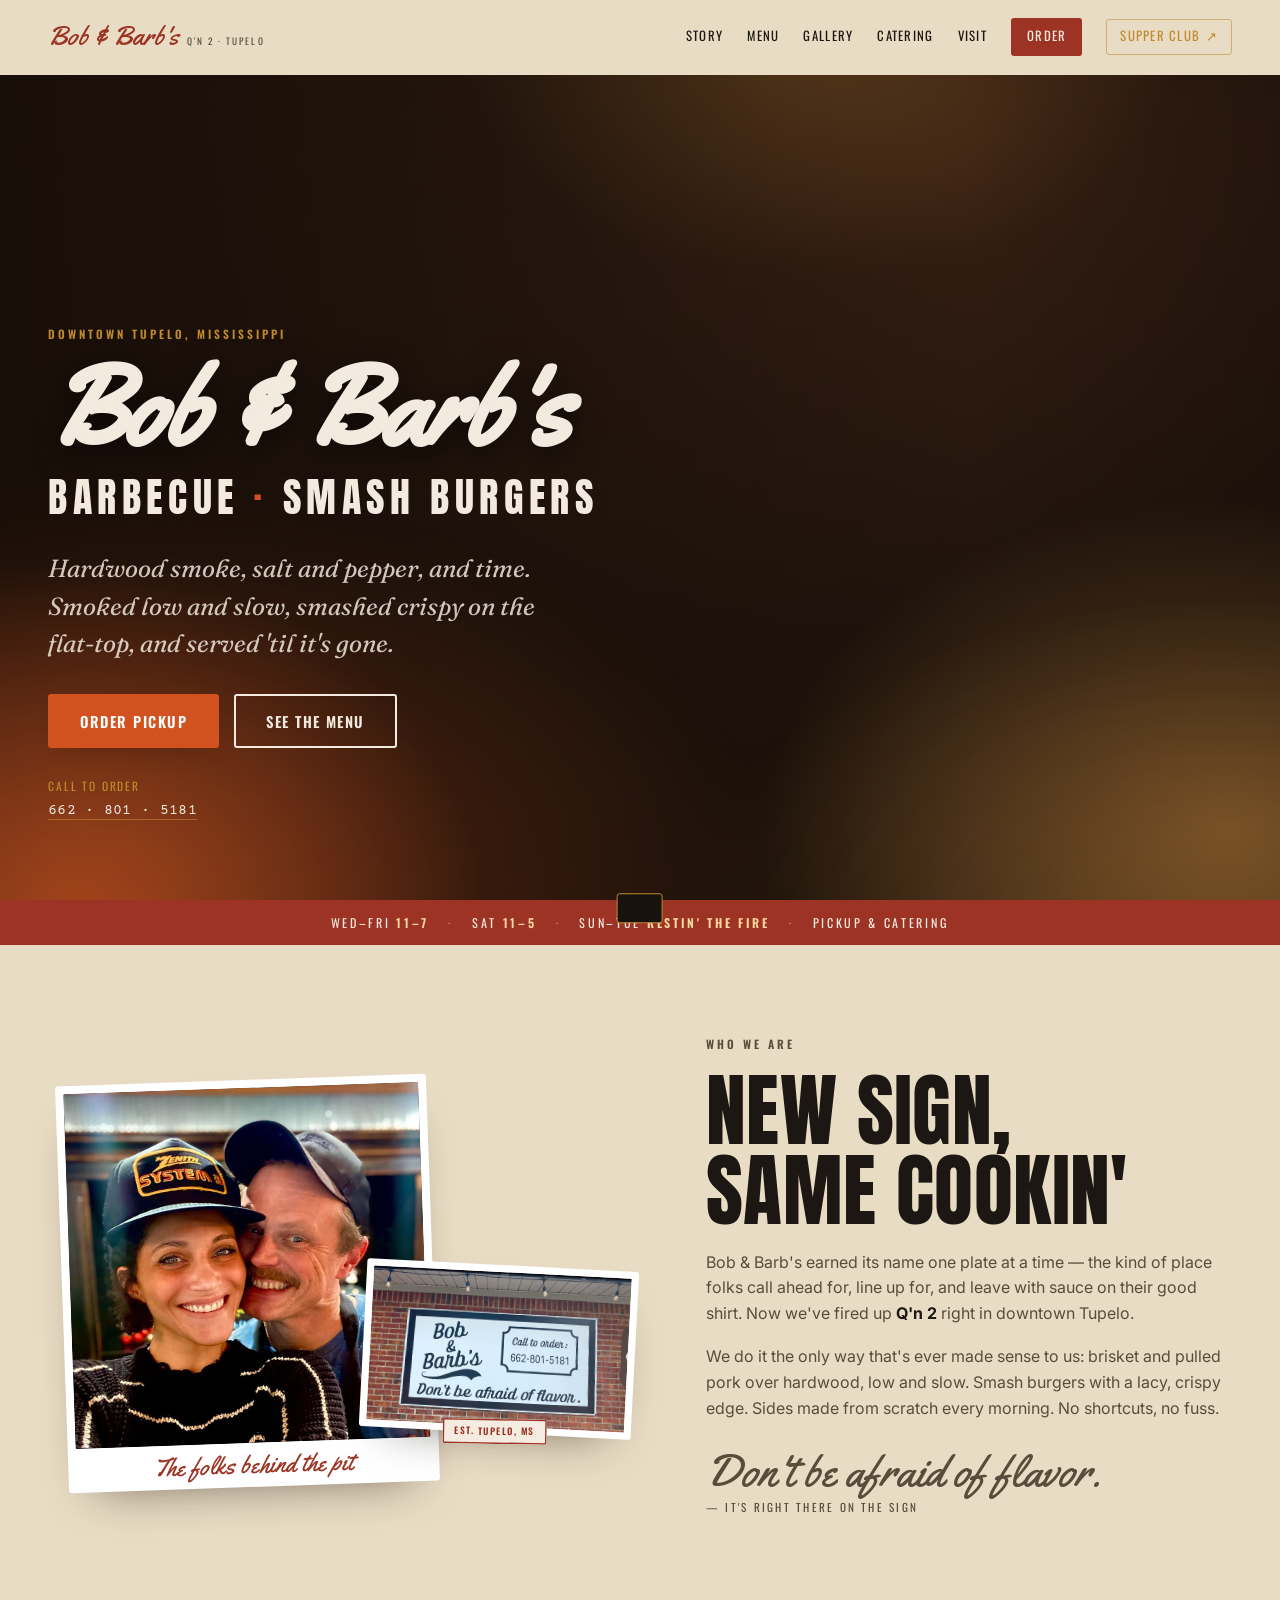
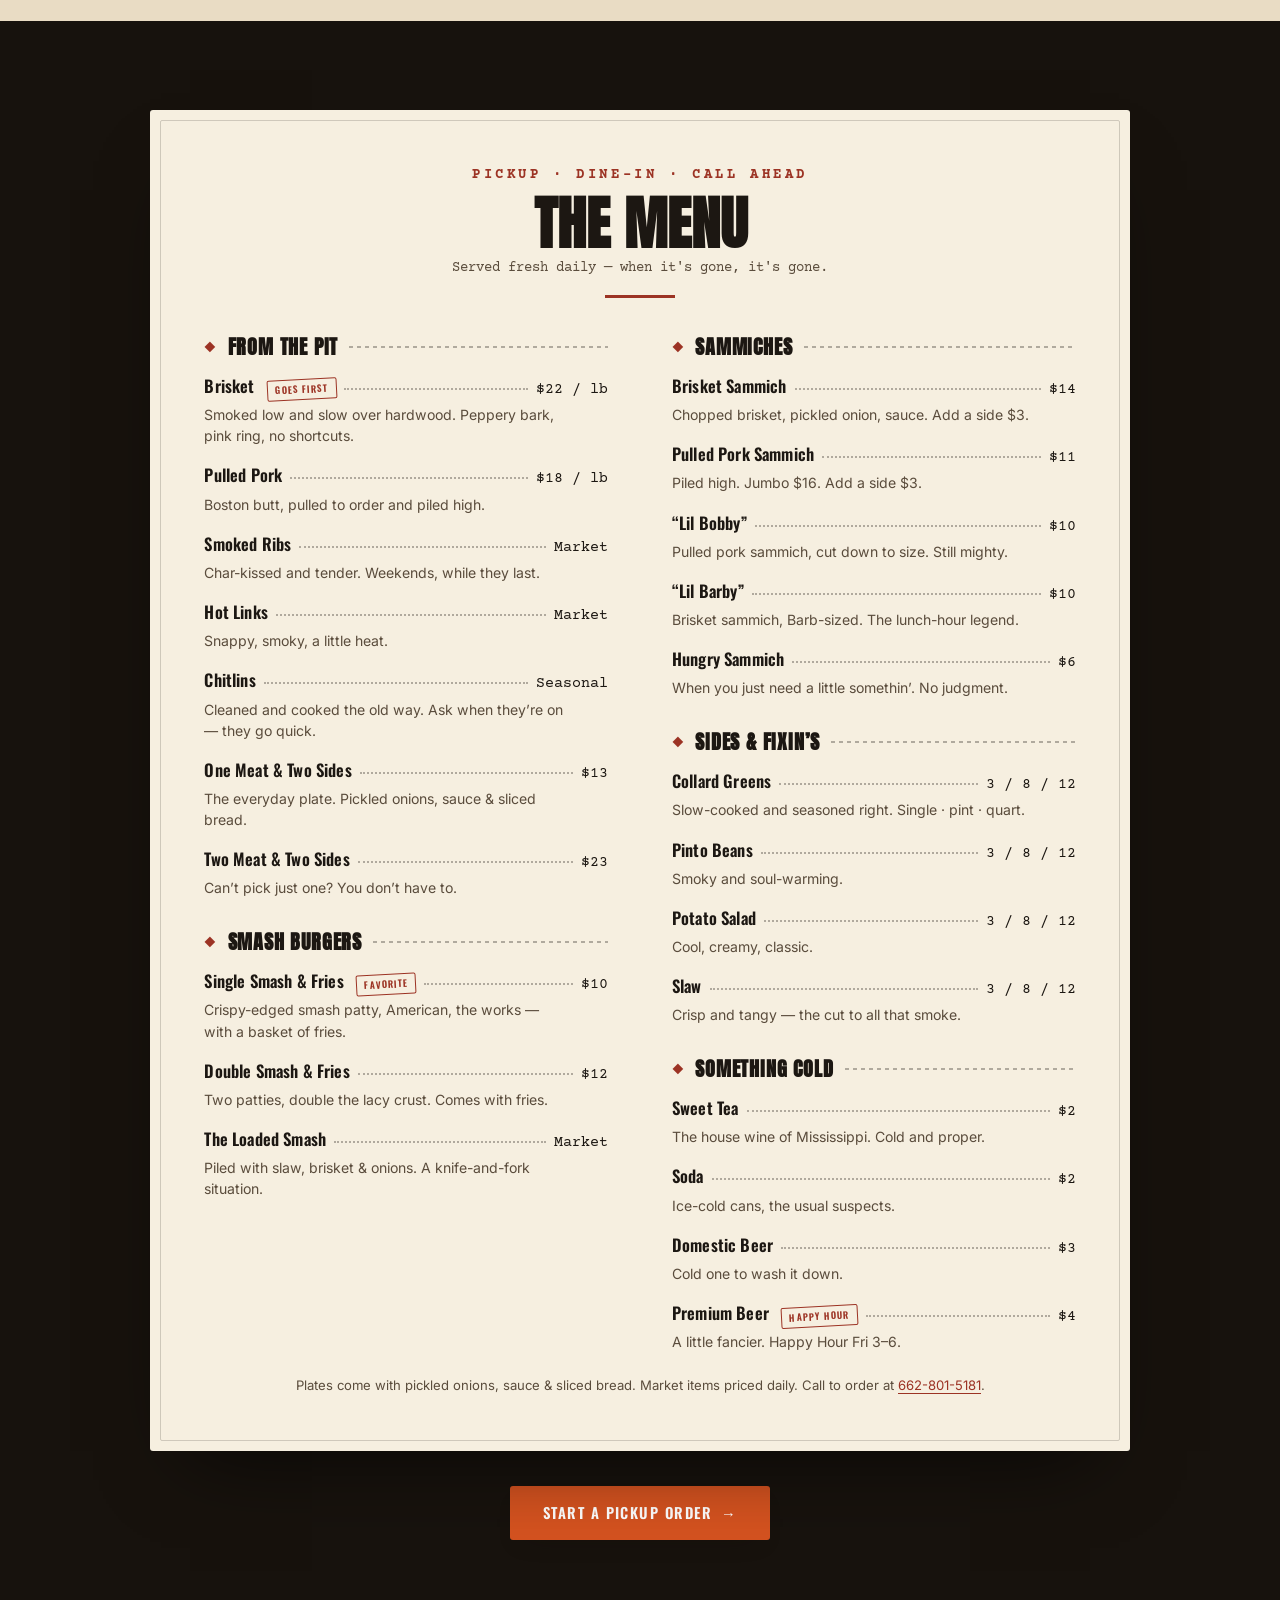
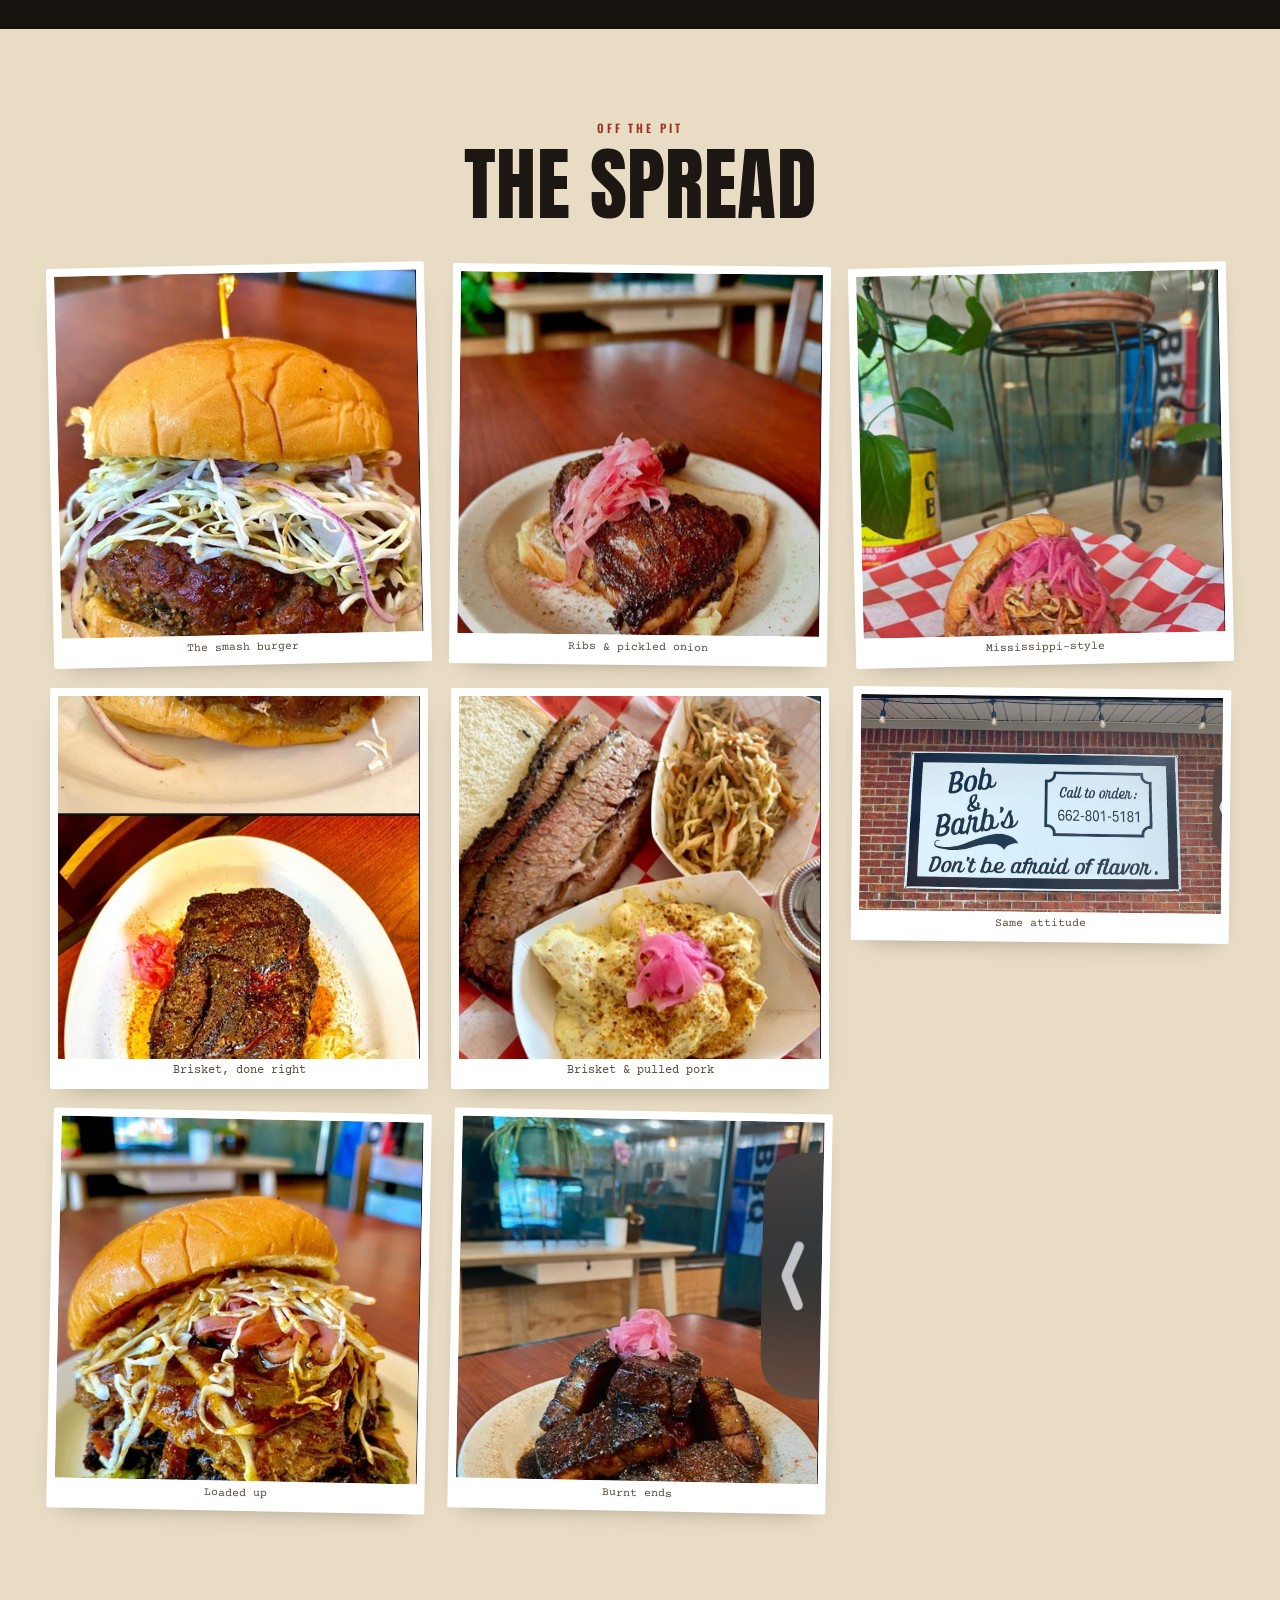
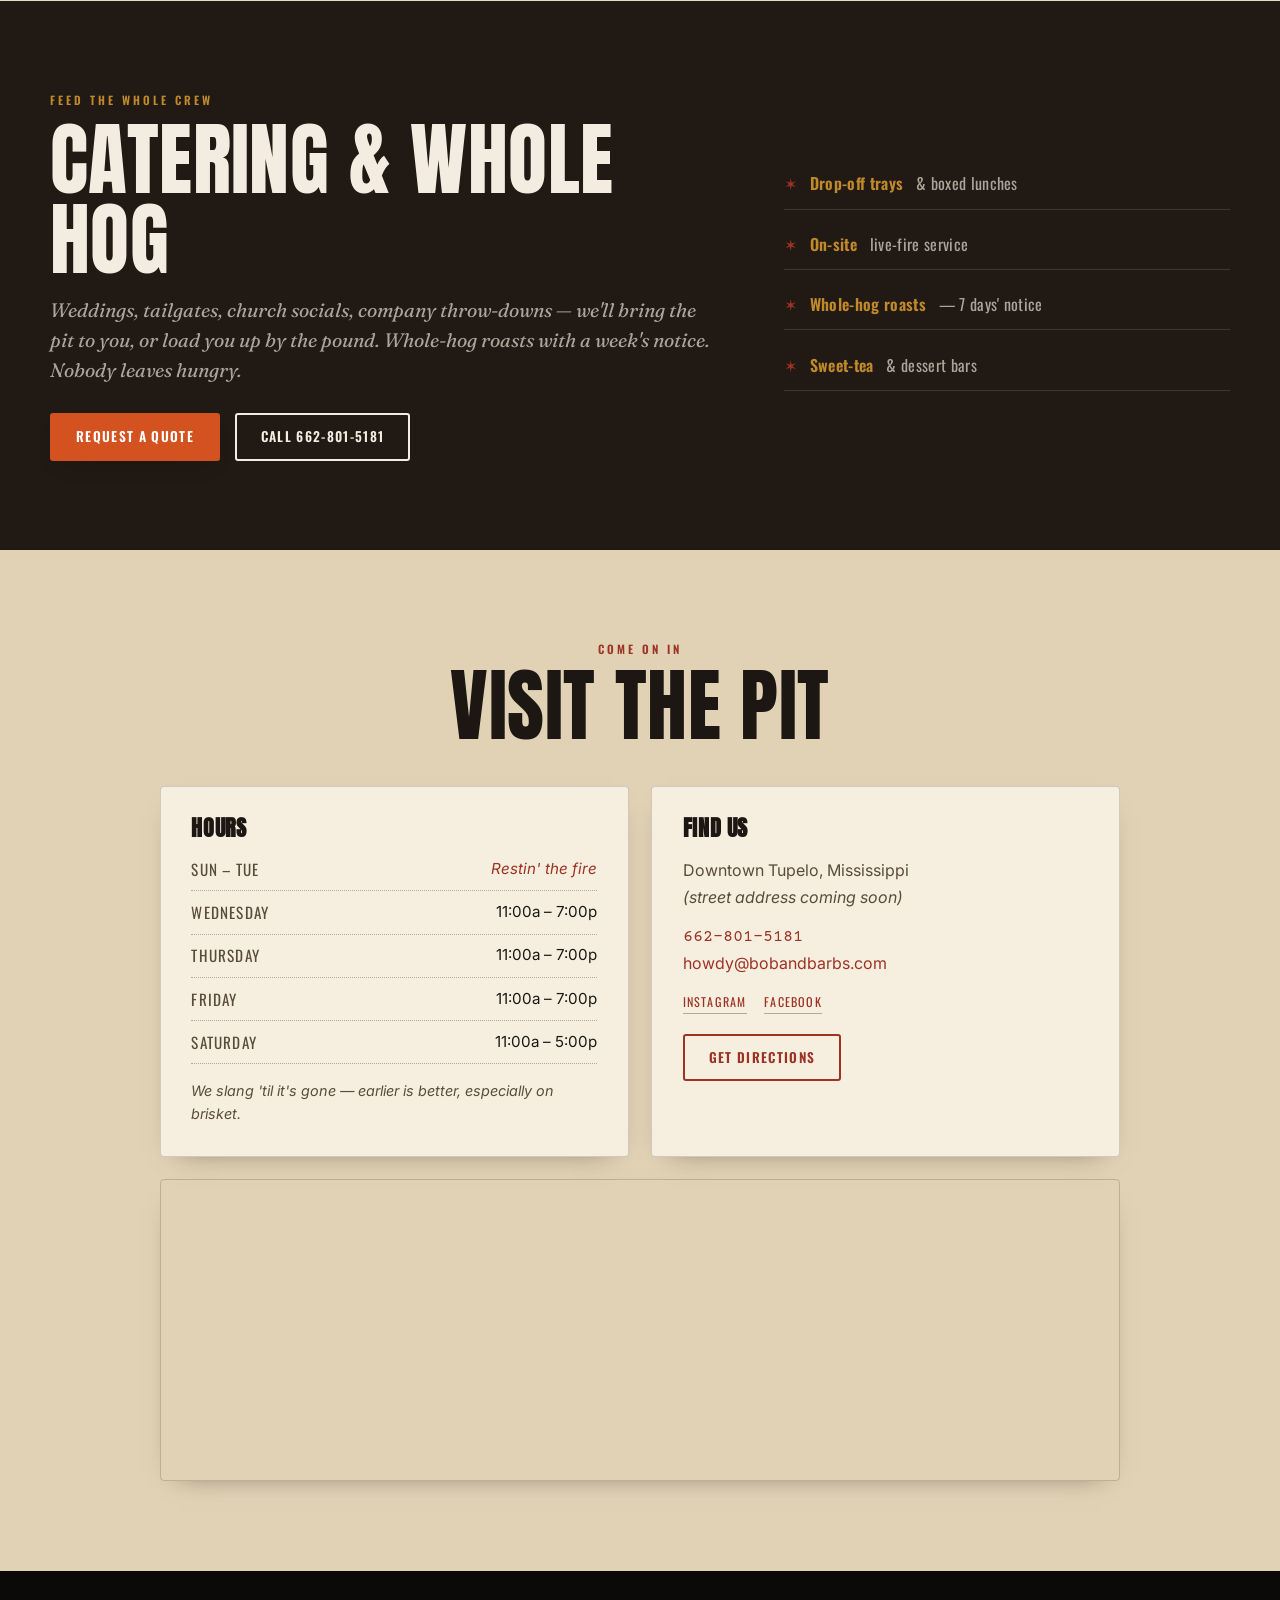
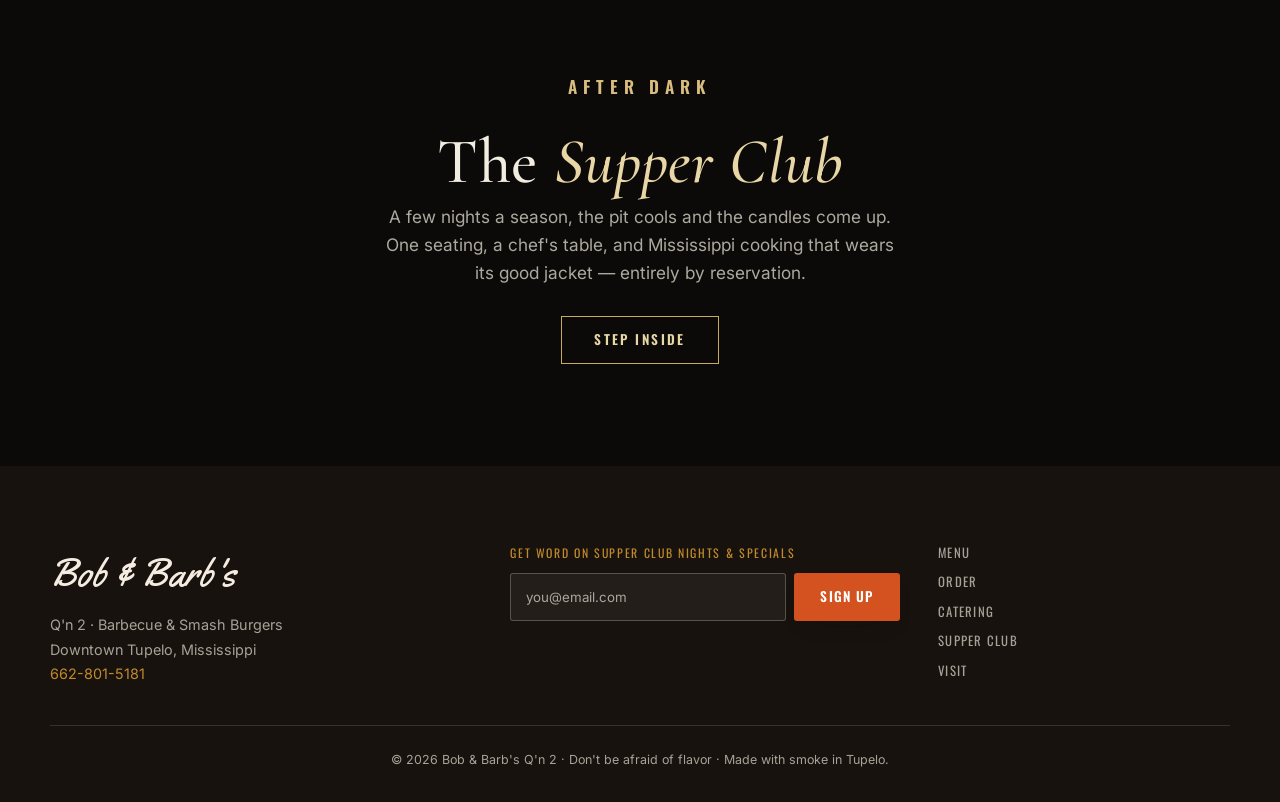
==== commit 7b2363fc: "Bring the storefront sign to the front and restyle the EST. stamp The Pit story cluster tucked the s" ====
--- a/index.html
+++ b/index.html
@@ -110,11 +110,8 @@
     <div class="wrap story__grid">
       <div class="story__photo reveal">
         <figure class="snap snap--couple">
-          <img src="assets/gallery/bob-barb.jpg" alt="Bob &amp; Barb, the folks behind the pit, cheek to cheek and grinning in their ballcaps" width="1000" height="1232" loading="lazy" />
-          <figcaption class="snap__cap">
-            Bob &amp; Barb
-            <span>the folks behind the pit</span>
-          </figcaption>
+          <img src="assets/gallery/bob-barb.jpg" alt="The folks behind the pit, cheek to cheek and grinning in their ballcaps" width="1000" height="1232" loading="lazy" />
+          <figcaption class="snap__cap">The folks behind the pit</figcaption>
         </figure>
         <figure class="snap snap--sign" aria-hidden="true">
           <img src="assets/gallery/sign.jpg" alt="" loading="lazy" />
--- a/css/pit.css
+++ b/css/pit.css
@@ -201,8 +201,8 @@
    ========================================================= */
 .story { background: var(--paper); }
 .story__grid { display: grid; grid-template-columns: 1.05fr 0.95fr; gap: clamp(2rem, 6vw, 5rem); align-items: center; }
-/* a little scrapbook cluster — the folks out front, the sign tucked behind */
-.story__photo { position: relative; padding: clamp(1rem, 3vw, 2rem) 0; }
+/* a little scrapbook cluster — the folks, with the sign snapshot laid on top */
+.story__photo { position: relative; padding: clamp(1rem, 3vw, 2.4rem) 0; }
 .snap { background: #fff; padding: 8px; border-radius: 3px; box-shadow: var(--shadow); }
 .snap img { width: 100%; height: auto; border-radius: 1px; display: block; background: var(--char-2); }
 .story__photo .snap--couple {
@@ -211,24 +211,24 @@
 }
 .story__photo:hover .snap--couple { transform: rotate(-0.6deg); }
 /* show the portrait as a tidy square framed on their faces — echoes the gallery */
-.snap--couple img { aspect-ratio: 1 / 1; object-fit: cover; object-position: 50% 18%; }
+.snap--couple img { aspect-ratio: 1 / 1; object-fit: cover; object-position: 50% 16%; }
 .snap__cap {
   font-family: var(--script); color: var(--brick); text-align: center;
-  font-size: clamp(1.5rem, 3.2vw, 1.95rem); line-height: 1; padding: 0.5rem 0 0.6rem;
-}
-.snap__cap span {
-  display: block; font-family: var(--cond); text-transform: uppercase;
-  letter-spacing: 0.2em; font-size: 0.56rem; color: var(--ink-2); margin-top: 0.4rem;
-}
+  font-size: clamp(1.2rem, 2.7vw, 1.55rem); line-height: 1.1; padding: 0.55rem 0 0.5rem;
+}
+/* the storefront sign, lifted out front like a second snapshot on the pile */
 .story__photo .snap--sign {
-  position: absolute; z-index: 1; top: 11%; right: 0; width: 46%;
-  padding: 6px; transform: rotate(3.5deg); box-shadow: var(--shadow-s);
-}
+  position: absolute; z-index: 3; right: -1%; bottom: 19%; width: 47%;
+  padding: 7px; transform: rotate(3deg); box-shadow: var(--shadow);
+  transition: transform 0.4s var(--ease);
+}
+.story__photo:hover .snap--sign { transform: rotate(1.4deg); }
 .story__photo .snap--sign::after {
-  content: 'EST. TUPELO, MS'; position: absolute; right: 8px; bottom: -10px;
-  background: var(--ink); color: var(--cream); font-family: var(--cond);
-  text-transform: uppercase; letter-spacing: 0.14em; font-size: 0.6rem; padding: 0.35rem 0.7rem;
-  transform: rotate(-2.5deg); box-shadow: var(--shadow-s);
+  content: 'EST. TUPELO, MS'; position: absolute; left: 50%; bottom: -12px;
+  transform: translateX(-50%) rotate(-2deg);
+  background: var(--cream); color: var(--brick); font-family: var(--cond); font-weight: 600;
+  text-transform: uppercase; white-space: nowrap; letter-spacing: 0.16em; font-size: 0.58rem; padding: 0.32rem 0.74rem;
+  border-radius: 2px; box-shadow: var(--shadow-s), inset 0 0 0 1.5px var(--brick);
 }
 .story__copy h2 { margin: 0.7rem 0 1.2rem; }
 .story__copy p { color: var(--ink-2); margin-bottom: 1.05rem; max-width: 54ch; }
@@ -495,9 +495,9 @@
   .story__grid { gap: 1.5rem; }
   .story__photo { padding: 1.1rem 0; }
   .snap { padding: 6px; }
-  .snap__cap { font-size: 1.5rem; padding: 0.4rem 0 0.5rem; }
-  .story__photo .snap--sign { right: 3%; width: 44%; }
-  .story__photo .snap--sign::after { font-size: 0.54rem; letter-spacing: 0.1em; right: 6px; bottom: -8px; }
+  .snap__cap { font-size: 1.2rem; padding: 0.45rem 0 0.45rem; }
+  .story__photo .snap--sign { right: -1%; bottom: 12%; width: 50%; }
+  .story__photo .snap--sign::after { font-size: 0.52rem; letter-spacing: 0.12em; bottom: -9px; padding: 0.28rem 0.6rem; }
   .story__copy h2 { margin: 0.4rem 0 0.85rem; }
   .story__quote { font-size: 1.6rem; margin-top: 1.2rem; }
 
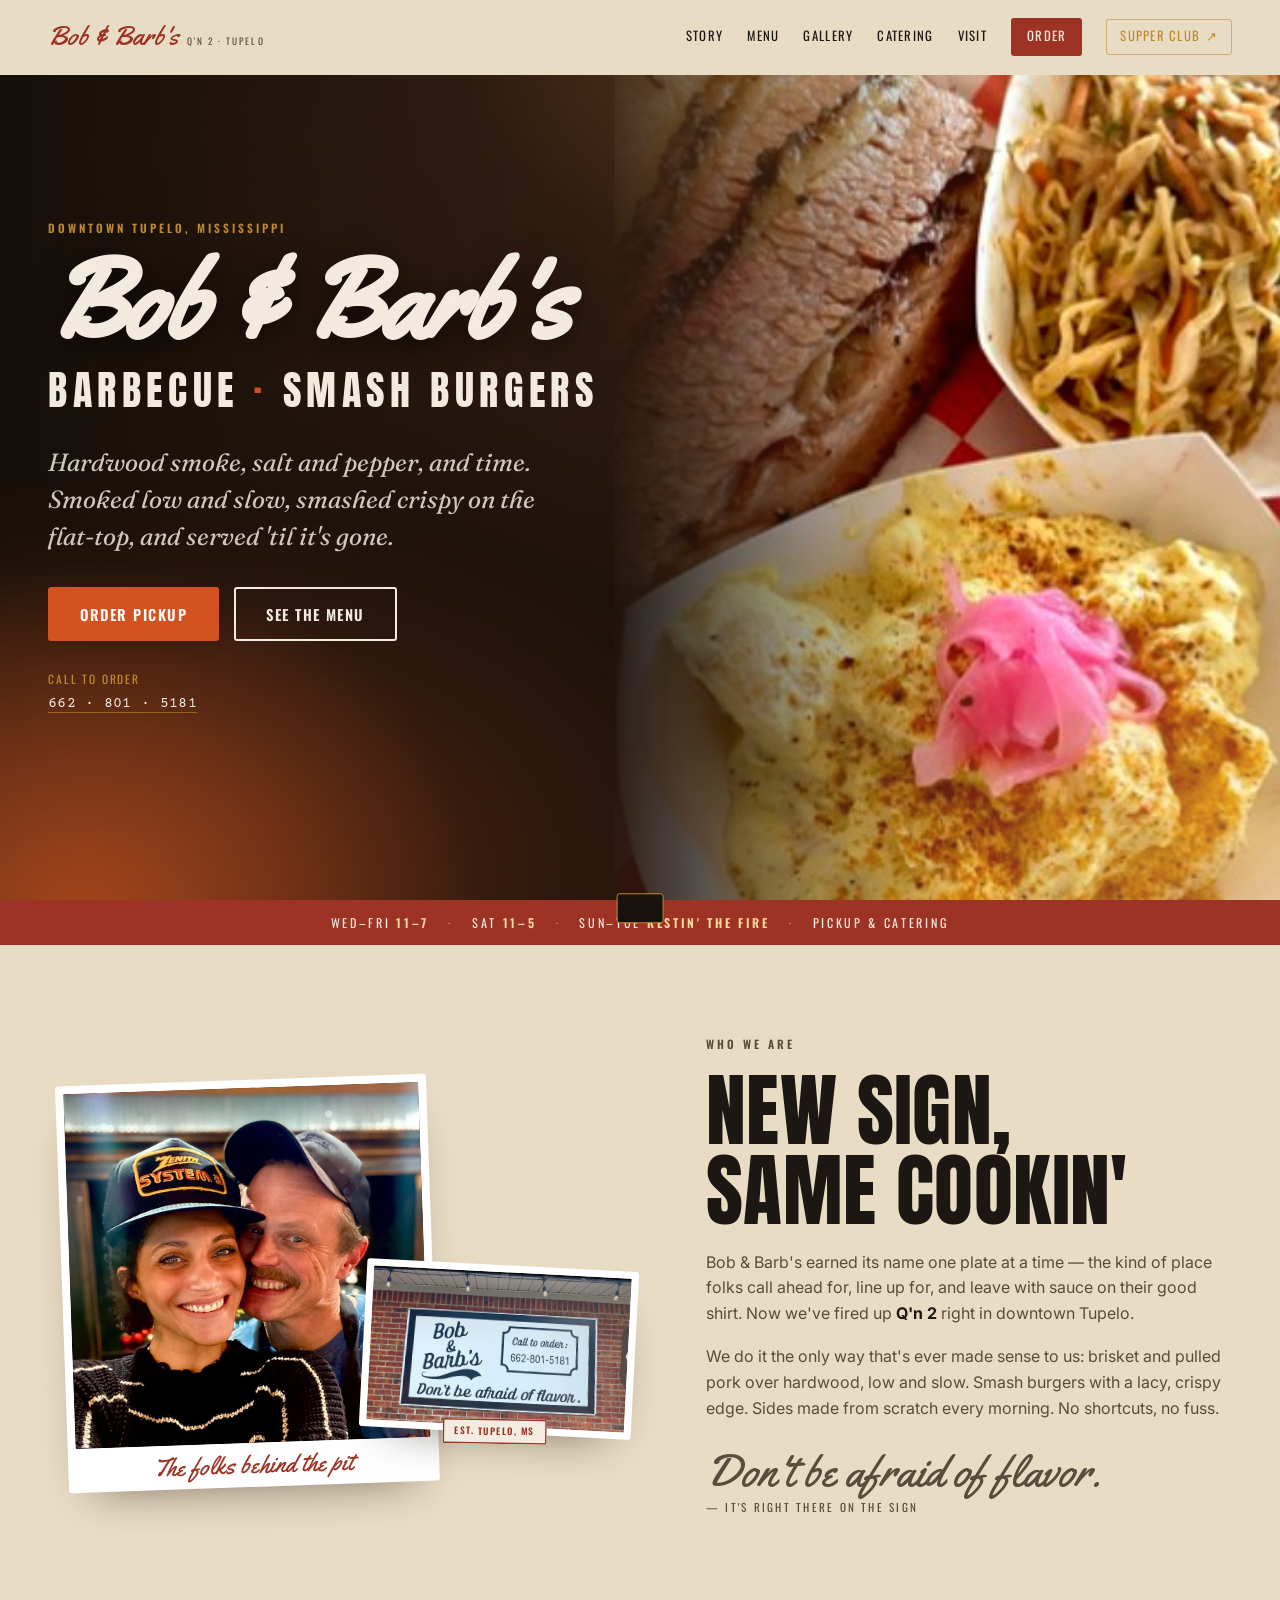
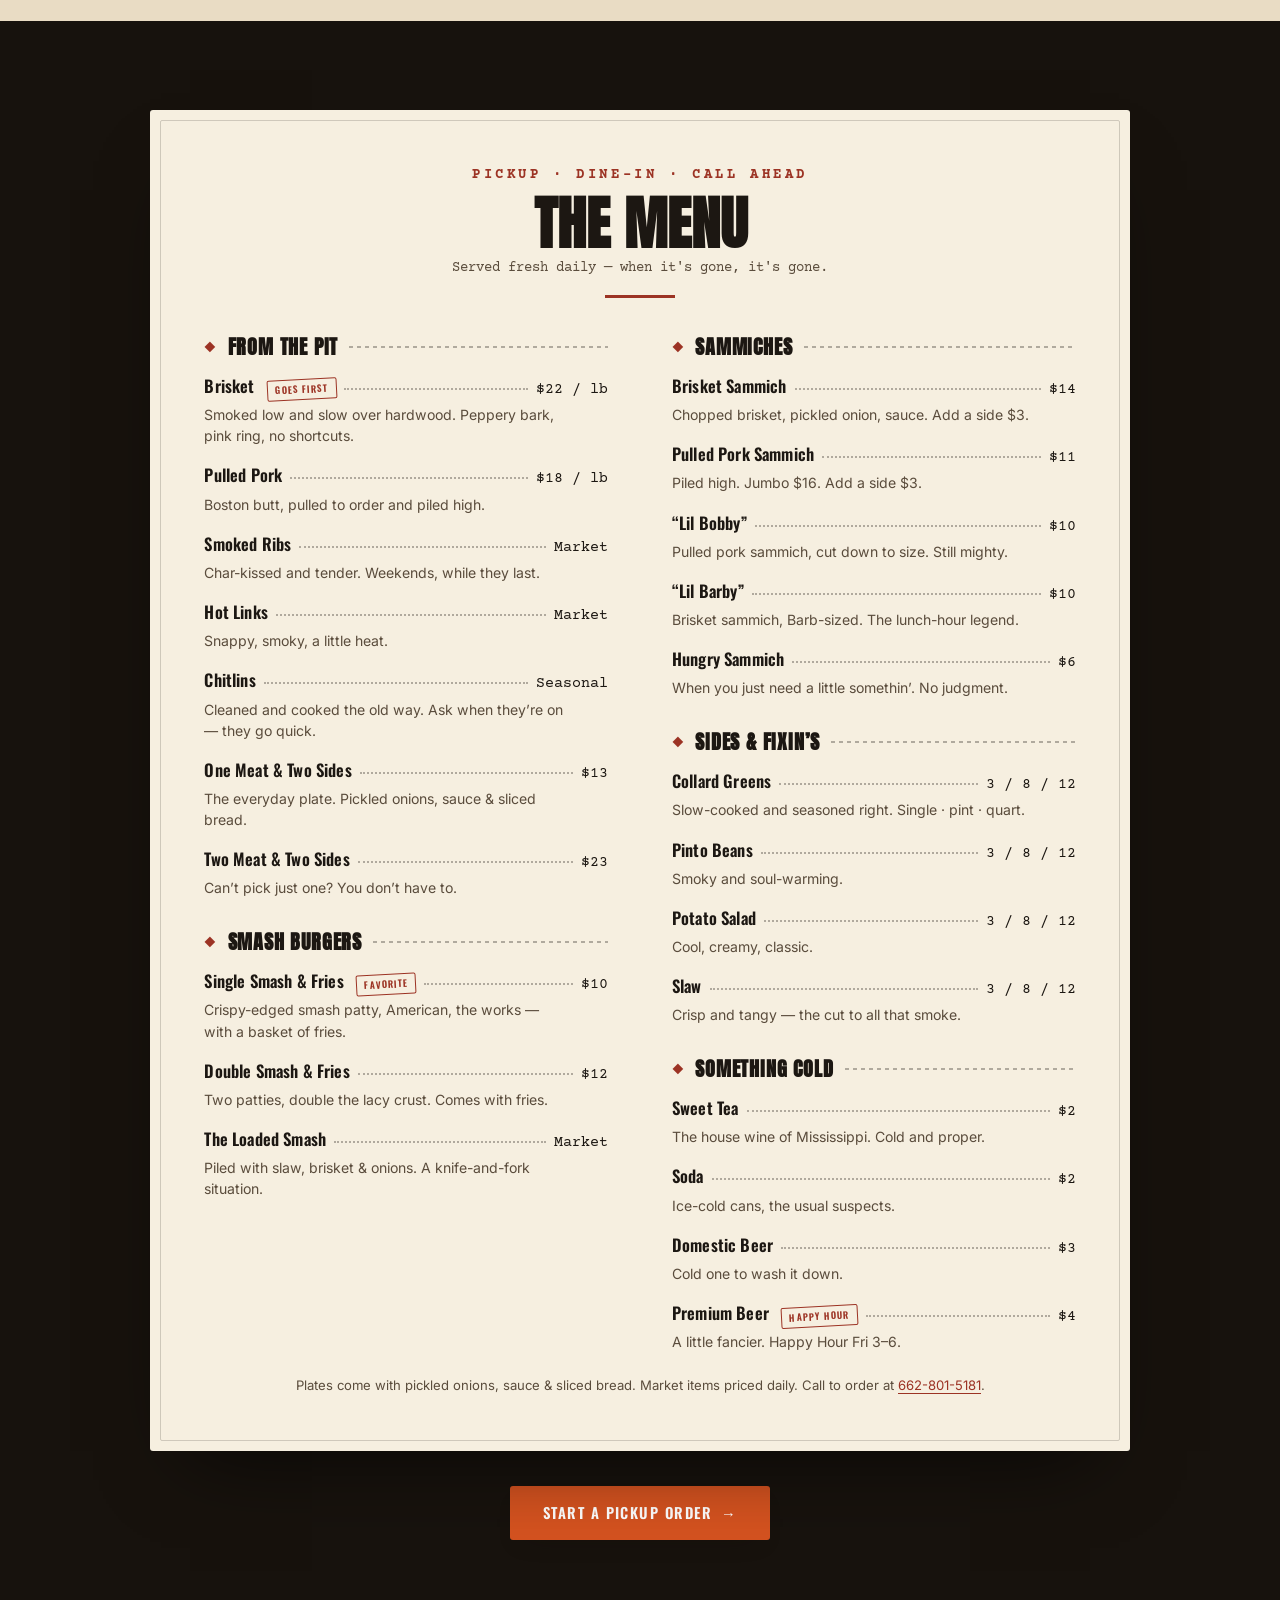
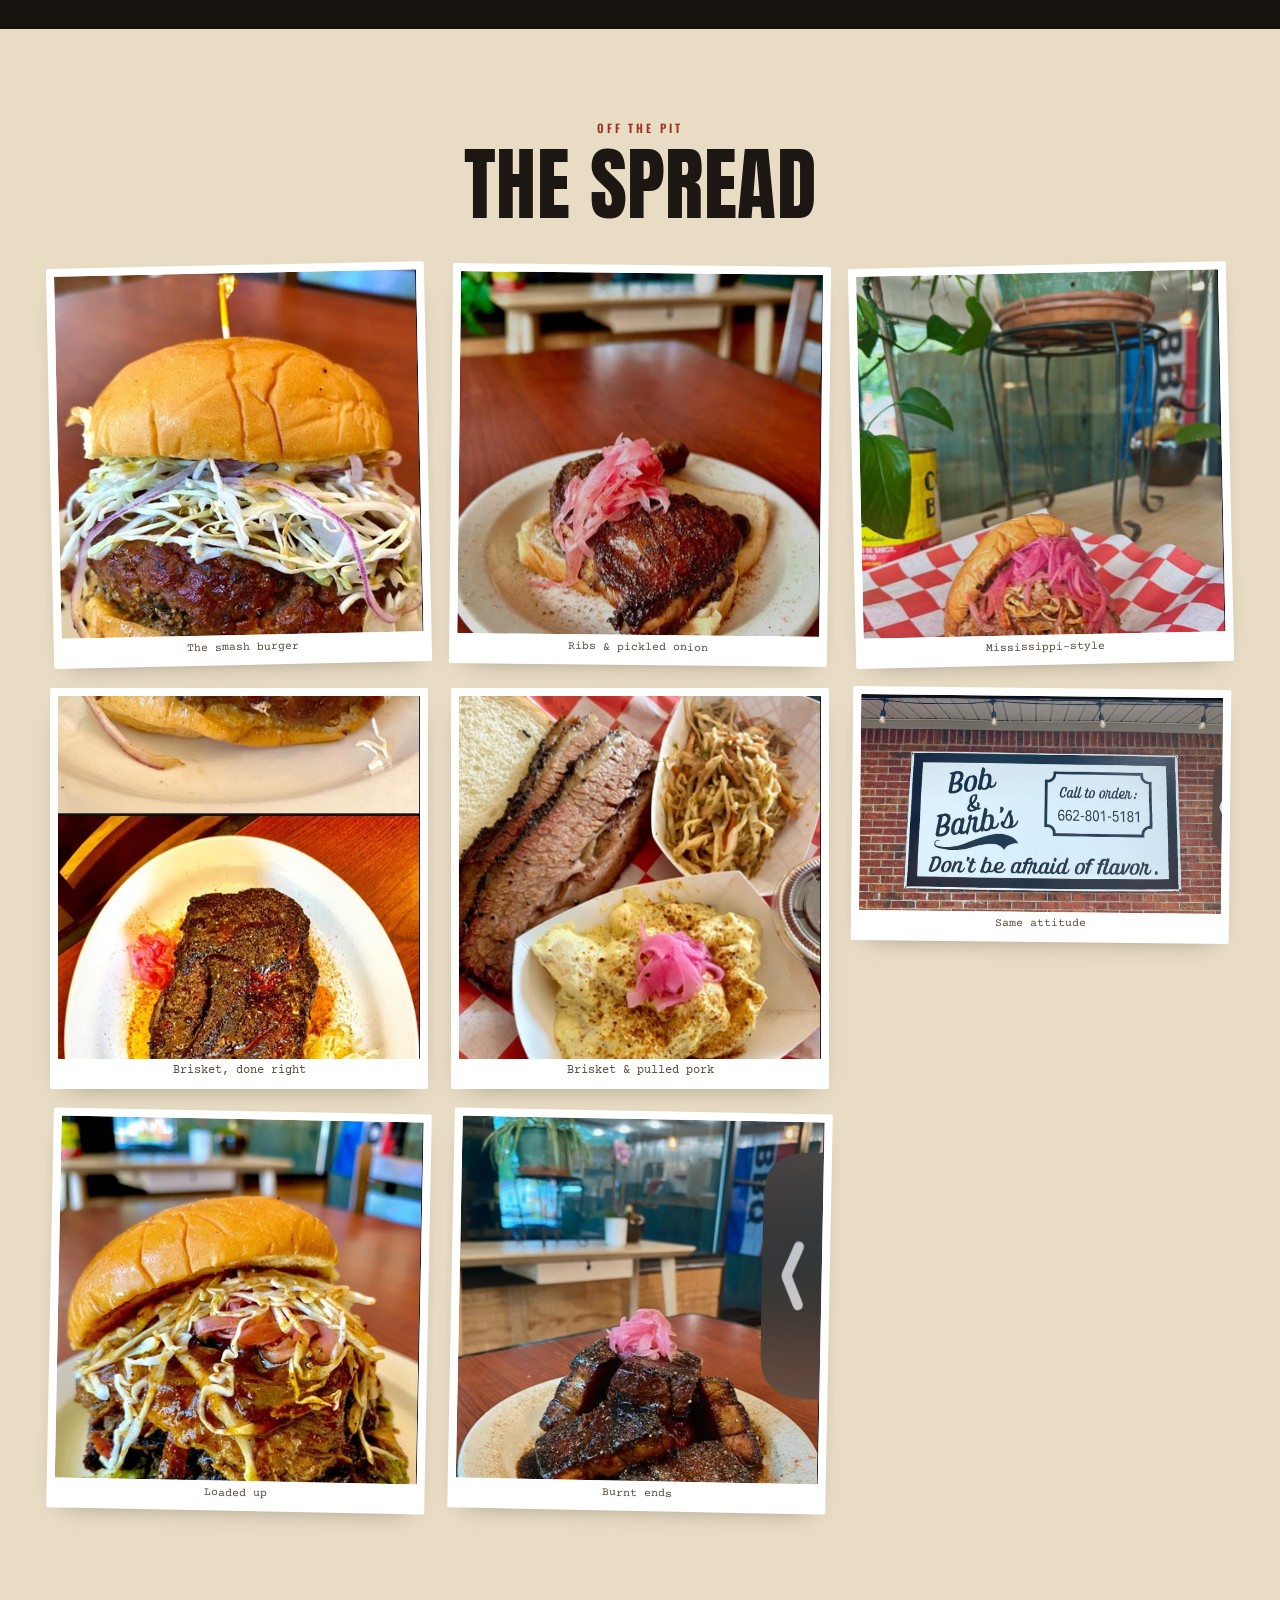
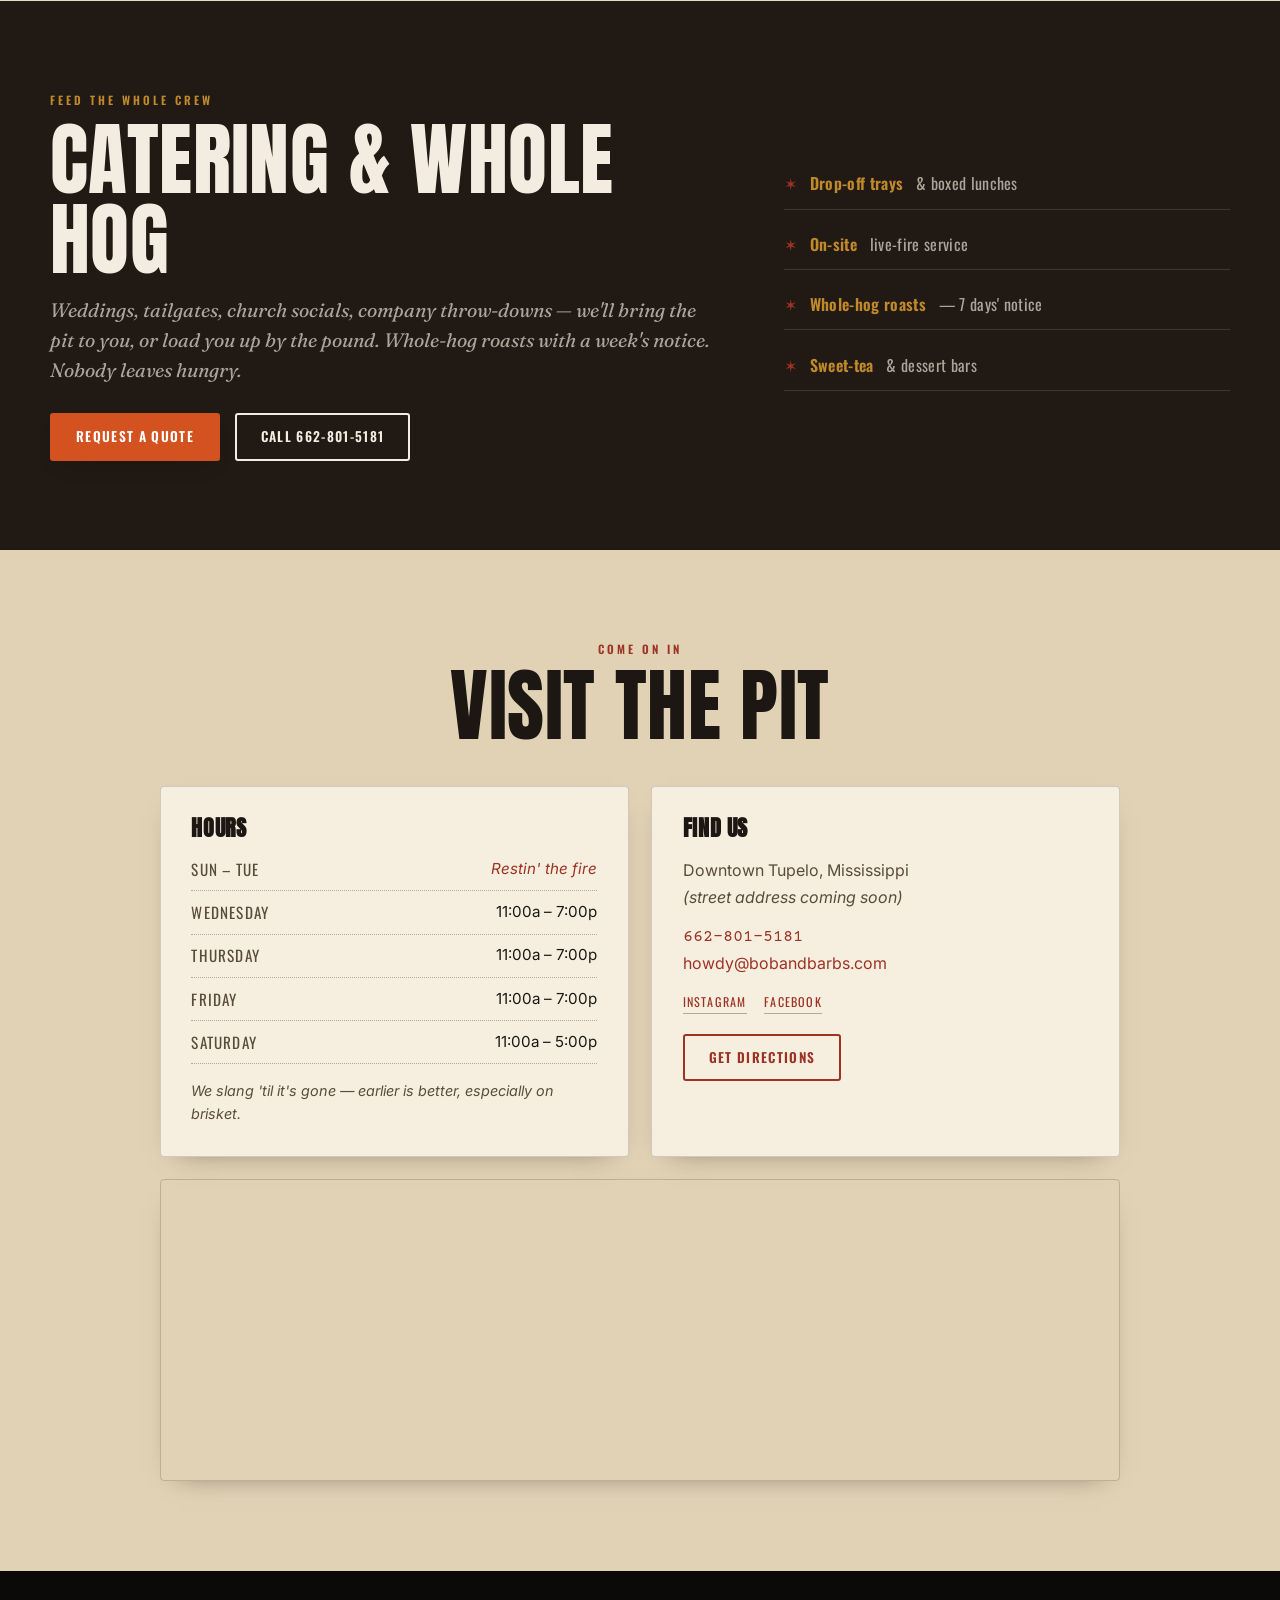
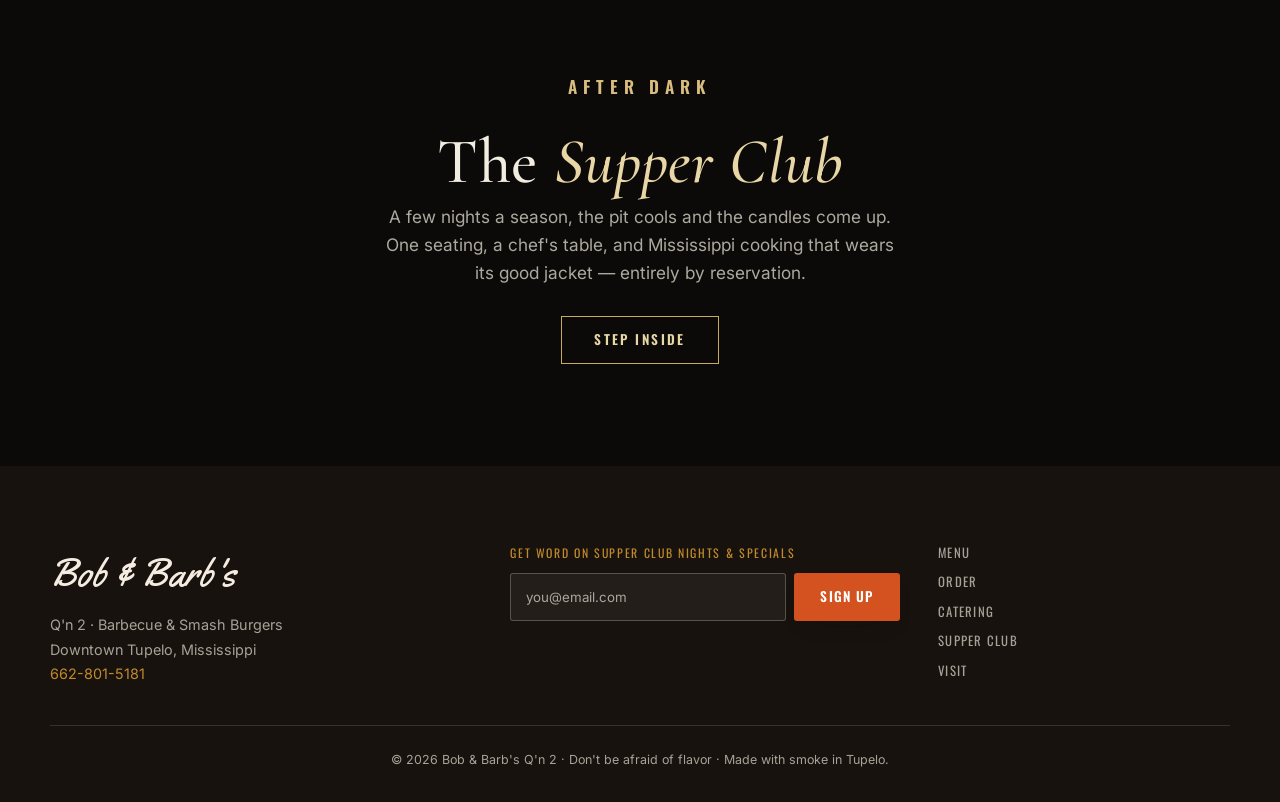
==== commit 34ed7568: "Pit hero: put the BBQ on the plate, and make the drawer ORDER visible The hero was a near-black grad" ====
--- a/index.html
+++ b/index.html
@@ -71,8 +71,10 @@
 
   <!-- ============ HERO ============ -->
   <section class="hero" id="top">
-    <div class="hero__photo" aria-hidden="true"></div>
-    <div class="hero__veil" aria-hidden="true"></div>
+    <div class="hero__media" aria-hidden="true">
+      <img class="hero__media-img" src="assets/gallery/combo.jpg" alt="" width="424" height="424" fetchpriority="high" decoding="async" />
+    </div>
+    <div class="hero__scrim" aria-hidden="true"></div>
     <div class="hero__glow" aria-hidden="true"></div>
     <div class="hero__smoke" data-anim aria-hidden="true"></div>
 
--- a/css/pit.css
+++ b/css/pit.css
@@ -144,13 +144,15 @@
     radial-gradient(120% 95% at 72% 18%, rgba(74,40,22,0.55) 0%, transparent 55%),
     linear-gradient(158deg, #311e13 0%, #20140d 48%, #160f09 100%);
 }
-.hero__photo {
-  position: absolute; inset: 0; z-index: 0;
-  background-image: url('assets/gallery/combo.jpg');
-  background-size: cover; background-position: center 42%;
-  transform: scale(1.04);
-  filter: saturate(1.15) contrast(1.05) brightness(0.95) sepia(0.12);
-  opacity: 0.92;
+/* the food, on the plate — full-bleed behind the words on phones, then
+   bleeding off the right on wider screens (see the min-width block below)
+   so the copy keeps a clean dark column. combo.jpg is the LCP image. */
+.hero__media {
+  position: absolute; inset: 0; z-index: 0; overflow: hidden; pointer-events: none;
+}
+.hero__media-img {
+  width: 100%; height: 100%; object-fit: cover; object-position: 50% 38%;
+  transform: scale(1.04); filter: saturate(1.12) contrast(1.05);
 }
 /* warm ember + candlelight so the frame never reads as a black void */
 .hero__glow {
@@ -160,11 +162,12 @@
     radial-gradient(52% 52% at 96% 92%, rgba(226,150,68,0.4), transparent 70%),
     radial-gradient(40% 38% at 64% 4%, rgba(202,138,44,0.22), transparent 70%);
 }
-.hero__veil {
-  position: absolute; inset: 0; z-index: 1;
+/* readability scrim — darker on phones, where the copy sits over the food */
+.hero__scrim {
+  position: absolute; inset: 0; z-index: 1; pointer-events: none;
   background:
-    linear-gradient(90deg, rgba(24,14,8,0.92) 0%, rgba(28,17,10,0.6) 44%, rgba(40,23,13,0.12) 76%, rgba(20,12,7,0.34) 100%),
-    radial-gradient(125% 120% at 80% 55%, transparent 36%, rgba(14,8,4,0.5) 100%);
+    linear-gradient(180deg, rgba(13,8,4,0.76) 0%, rgba(13,8,4,0.5) 30%, rgba(13,8,4,0.58) 60%, rgba(10,6,3,0.86) 100%),
+    radial-gradient(135% 120% at 50% 28%, transparent 36%, rgba(9,5,2,0.58) 100%);
 }
 .hero__smoke {
   position: absolute; inset: -10%; z-index: 2; pointer-events: none; opacity: 0.7;
@@ -185,6 +188,24 @@
 .hero__call { font-family: var(--mono); font-size: 0.95rem; letter-spacing: 0.02em; color: var(--cream); }
 .hero__call span { color: var(--mustard); text-transform: uppercase; letter-spacing: 0.16em; font-family: var(--cond); font-size: 0.72rem; display: block; margin-bottom: 0.2rem; }
 .hero__call a { border-bottom: 1px solid color-mix(in srgb, var(--mustard) 60%, transparent); }
+
+/* ≥ tablet — the food bleeds off the right edge, copy gets a dark column */
+@media (min-width: 761px) {
+  .hero { align-items: center; }
+  .hero__inner { max-width: min(38rem, 48vw); }
+  .hero__wordmark { white-space: nowrap; }
+  .hero__media { left: auto; right: 0; width: clamp(46%, 52vw, 58%); }
+  .hero__media-img {
+    object-position: 50% 50%;
+    -webkit-mask-image: linear-gradient(90deg, transparent 0%, rgba(0,0,0,0.5) 24%, #000 56%);
+            mask-image: linear-gradient(90deg, transparent 0%, rgba(0,0,0,0.5) 24%, #000 56%);
+  }
+  .hero__scrim {
+    background:
+      linear-gradient(90deg, #160f09 0%, rgba(22,15,9,0.5) 17%, rgba(22,15,9,0.06) 44%, transparent 62%),
+      radial-gradient(120% 130% at 88% 50%, transparent 56%, rgba(9,5,2,0.5) 100%);
+  }
+}
 
 /* hours strip just under the hero — like a joint's header board */
 .strip {
@@ -463,9 +484,13 @@
   .nav__links a:last-child { border-bottom: none; }
   /* ORDER + SUPPER CLUB stay in the list (no boxes), set apart by colour */
   .nav__links .nav__order {
-    background: none; color: var(--brick) !important; font-weight: 700;
-    padding: 1.05rem 0 !important; border-radius: 0;
+    margin-top: 1.1rem; background: var(--ember); color: #fff !important;
+    font-weight: 700; text-align: center; letter-spacing: 0.14em;
+    border-radius: 4px; border-bottom: none !important;
+    padding: 0.95rem 1rem !important;
+    box-shadow: 0 10px 24px -12px rgba(212,82,31,0.8);
   }
+  .nav__links .nav__order::after { display: none; }
   .nav__links .nav__supper {
     color: var(--mustard) !important; border: none; border-radius: 0;
     padding: 1.05rem 0 !important; justify-content: flex-start; gap: 0.4rem;
@@ -473,7 +498,7 @@
   .nav__links .nav__supper span { font-size: 0.82em; }
   .burger { display: flex; }
   .hero { align-items: flex-end; }
-  .hero__photo { background-position: center 30%; }
+  .hero__media-img { object-position: 50% 32%; }
 }
 @media (max-width: 640px) {
   /* tighter vertical rhythm so the page isn't a mile long */
